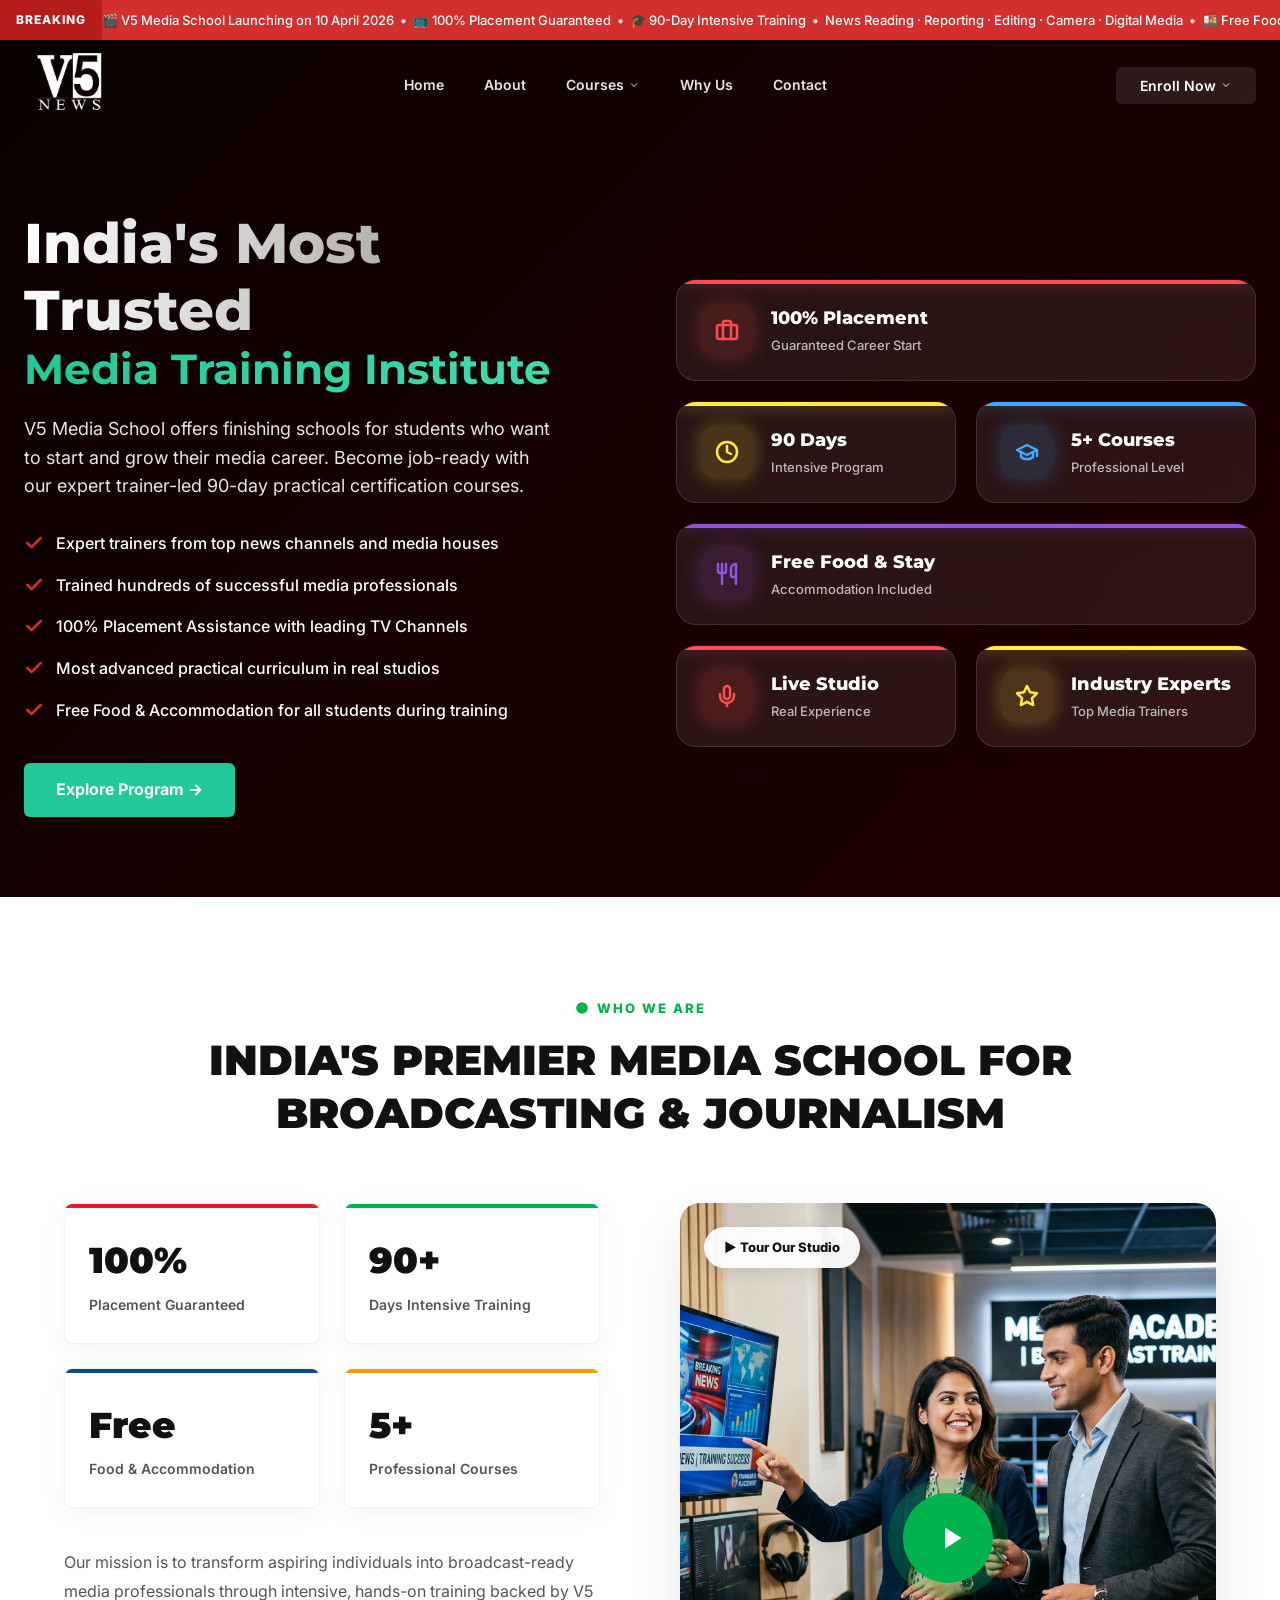
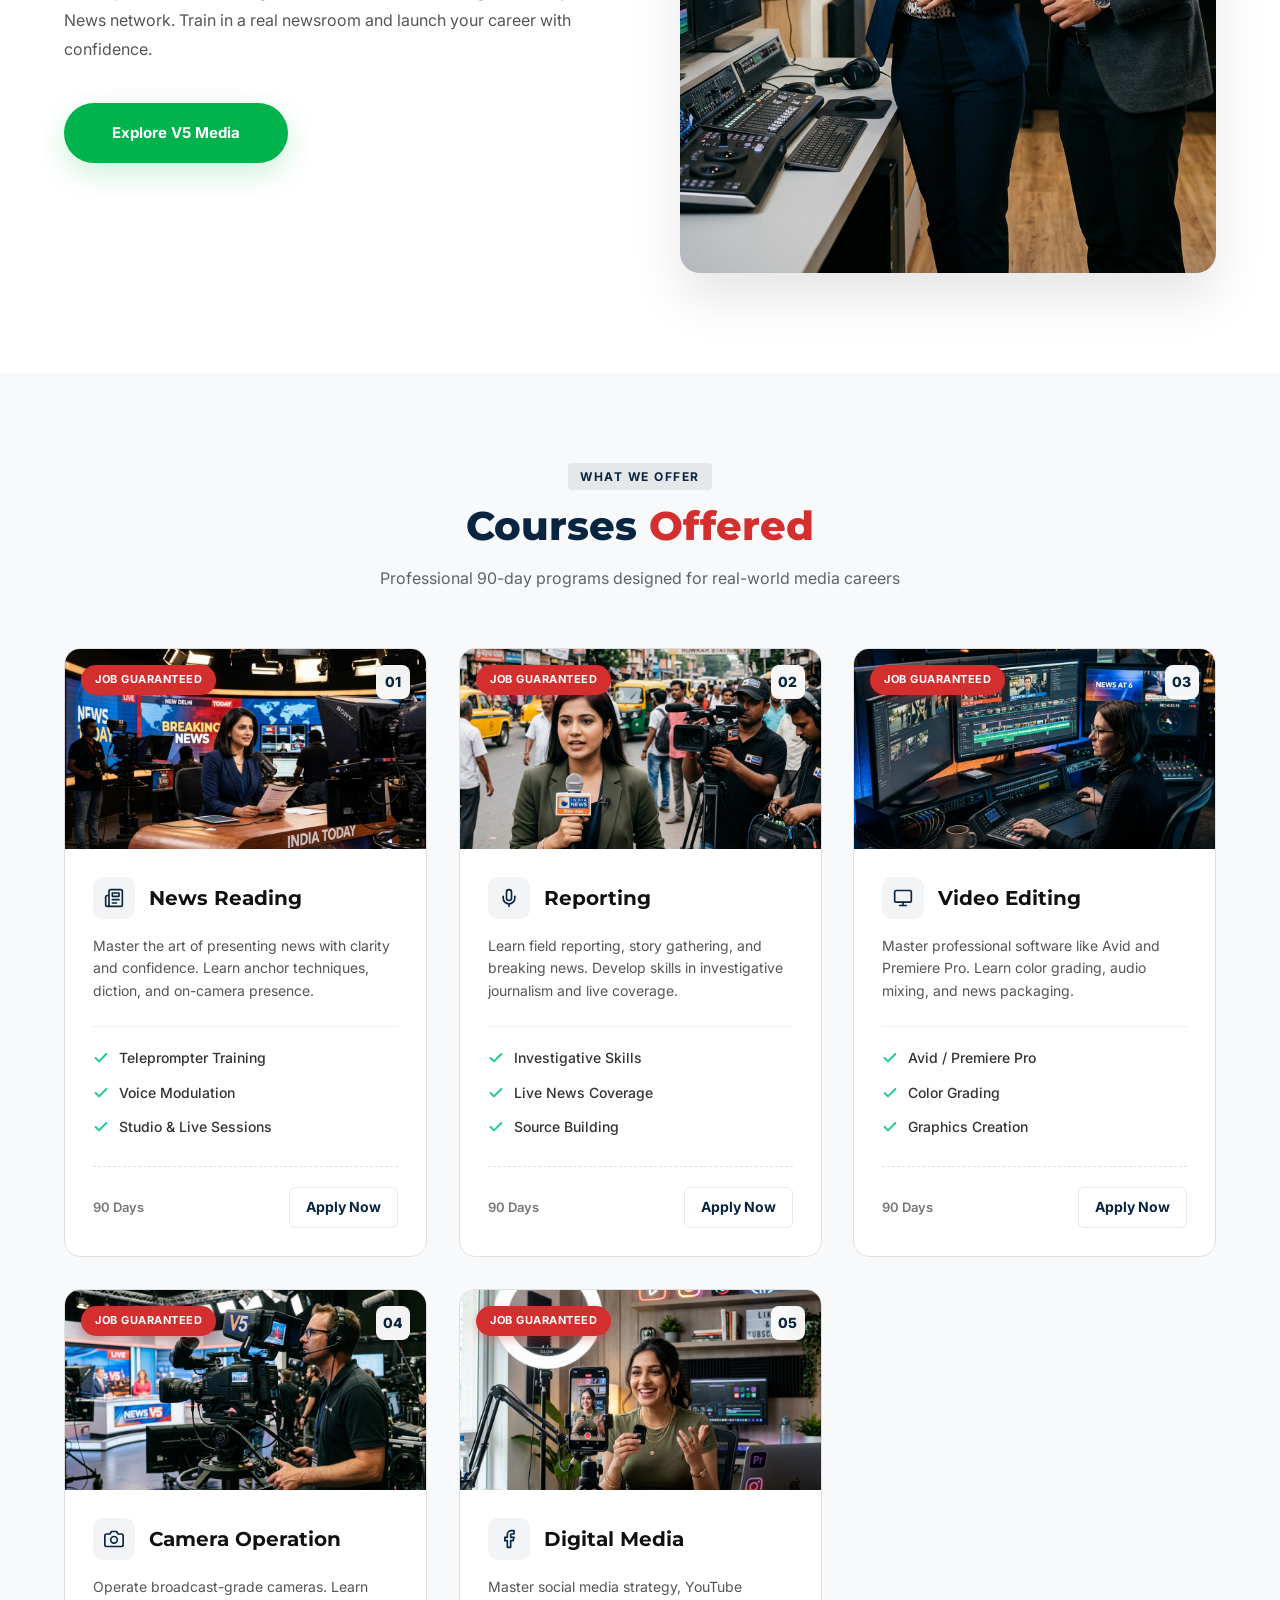
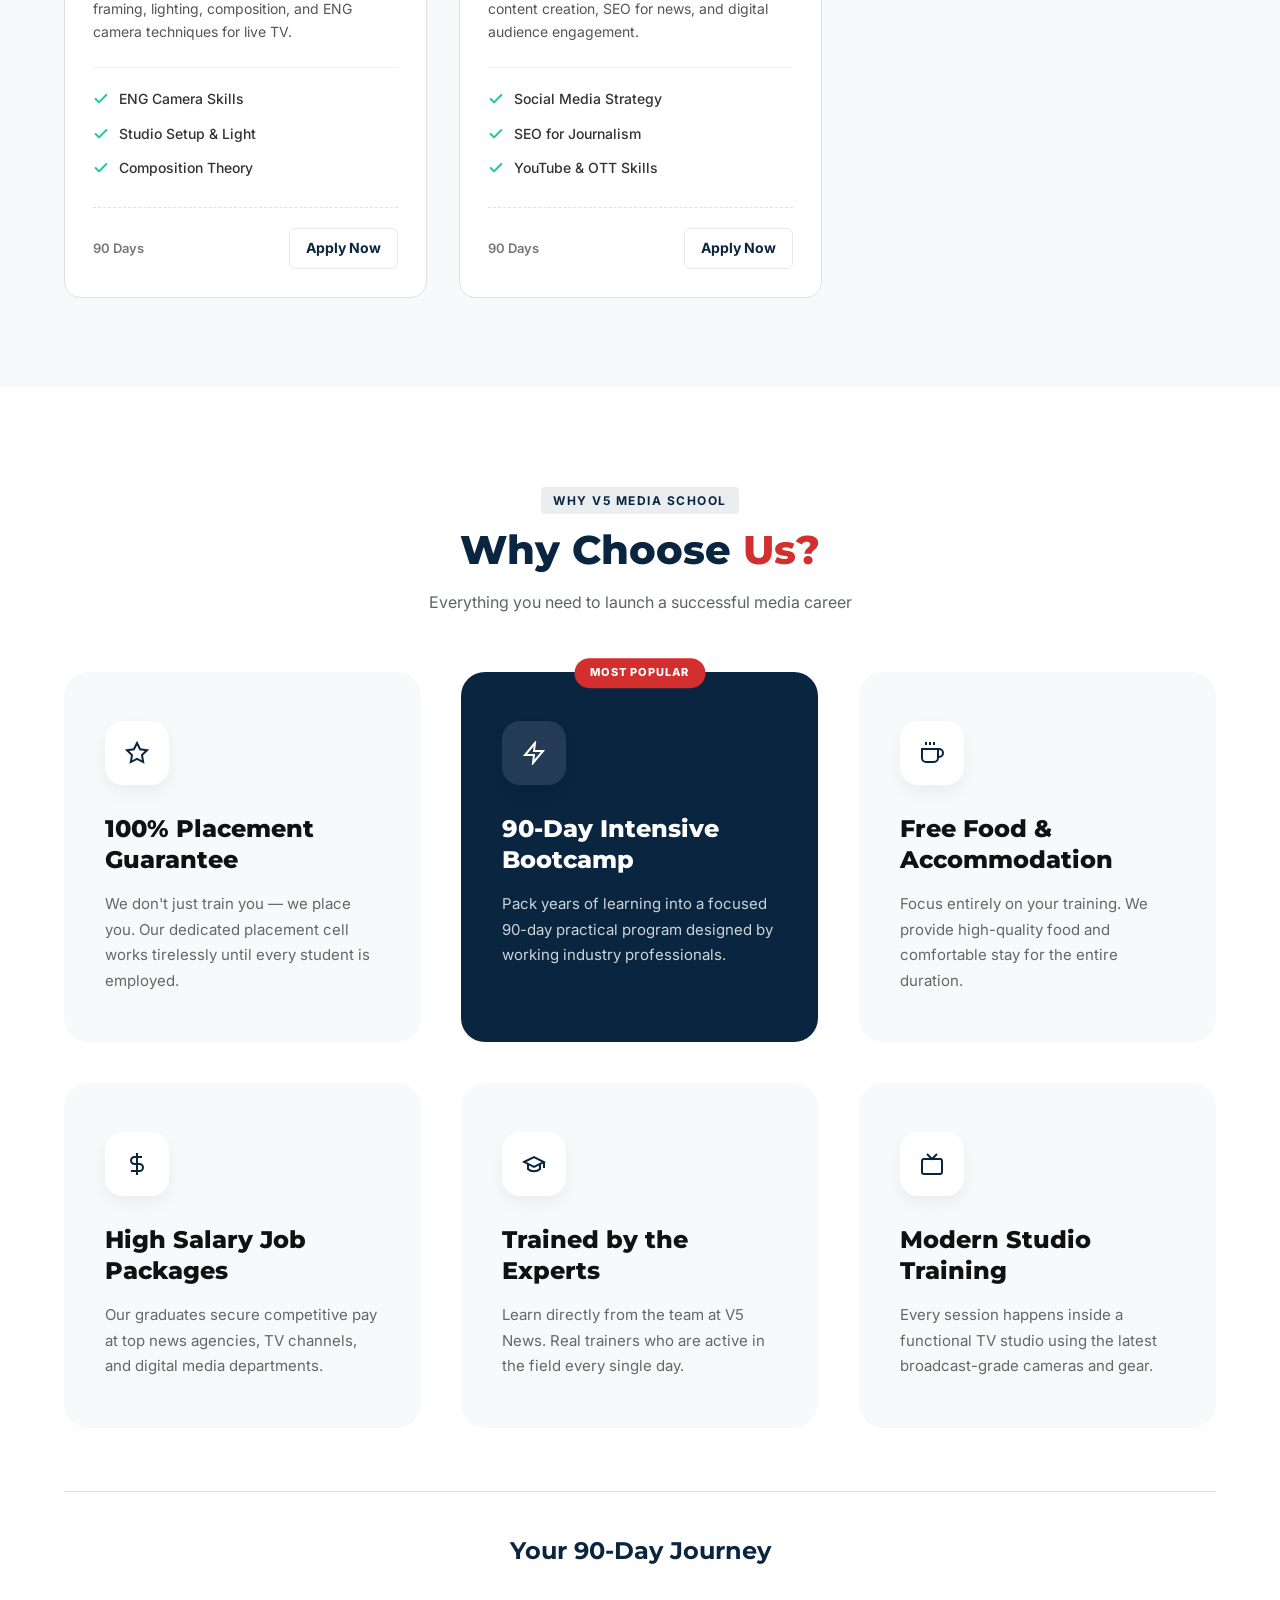
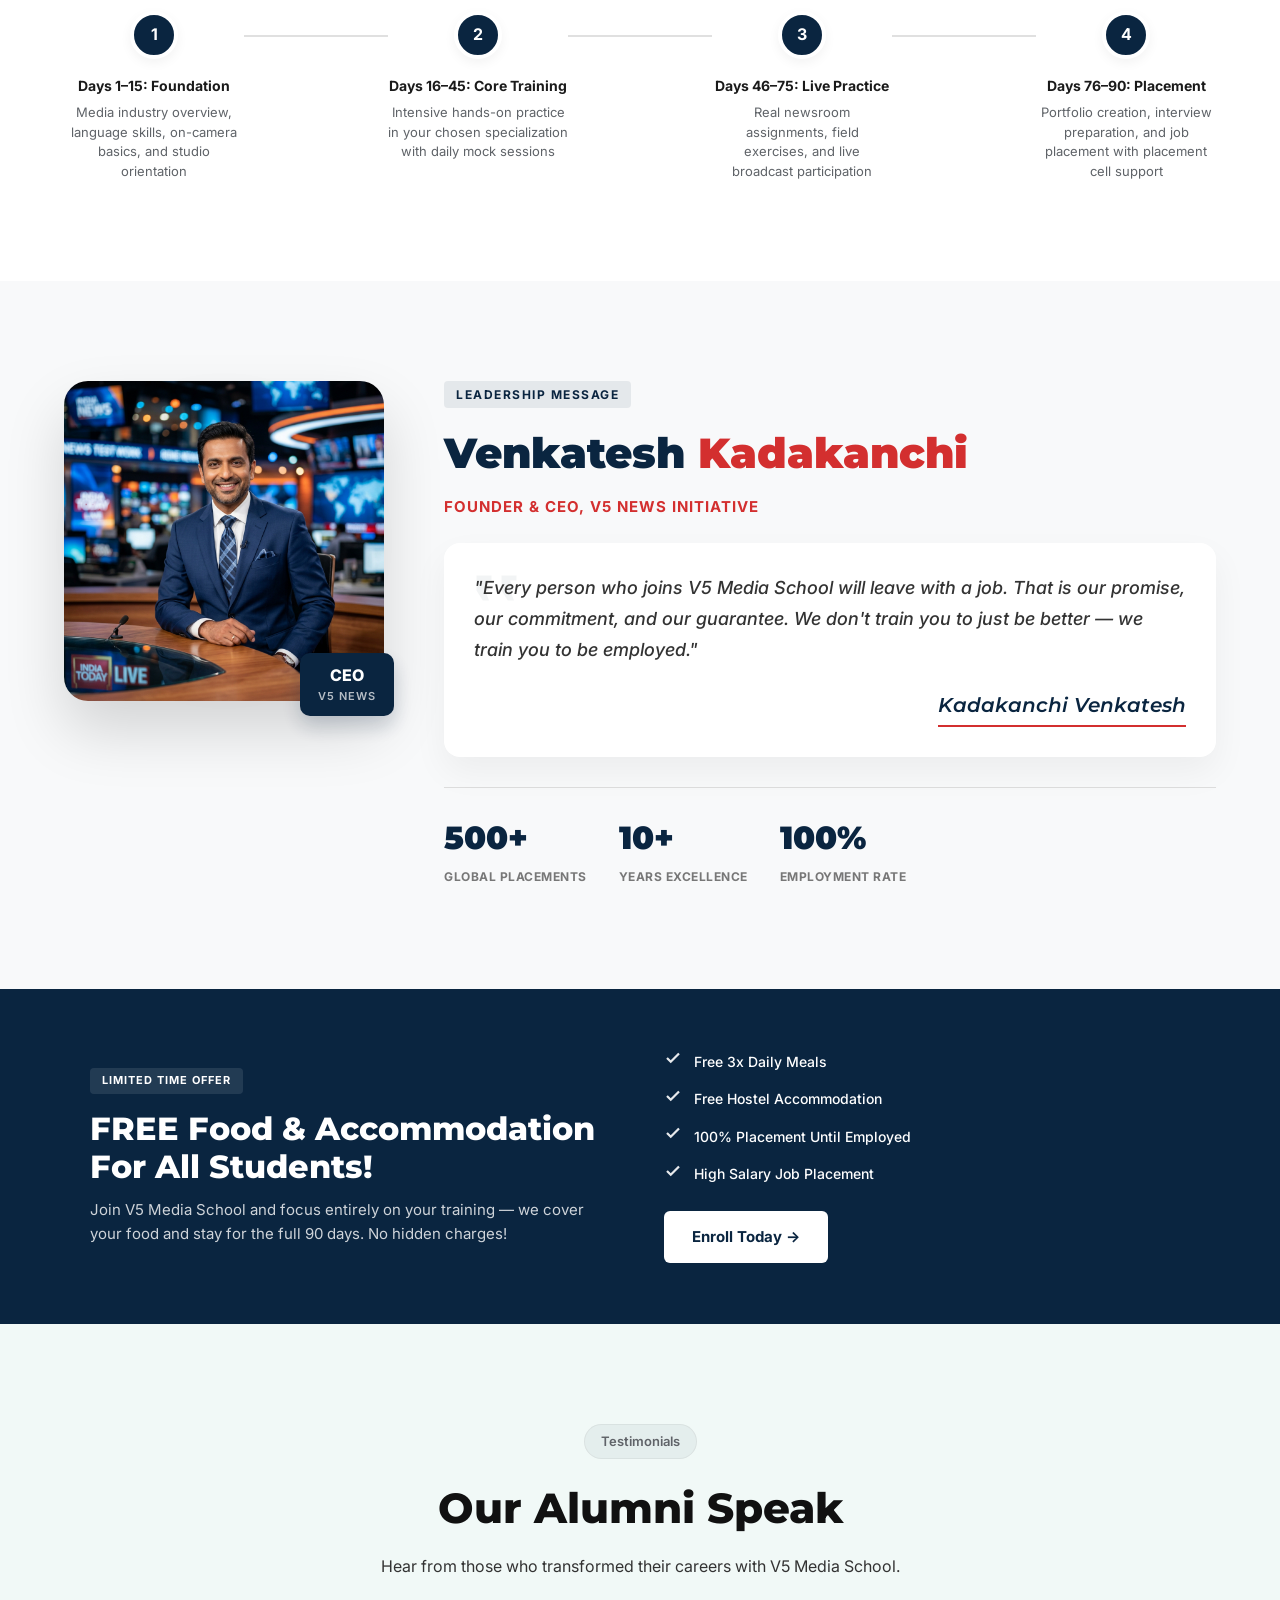
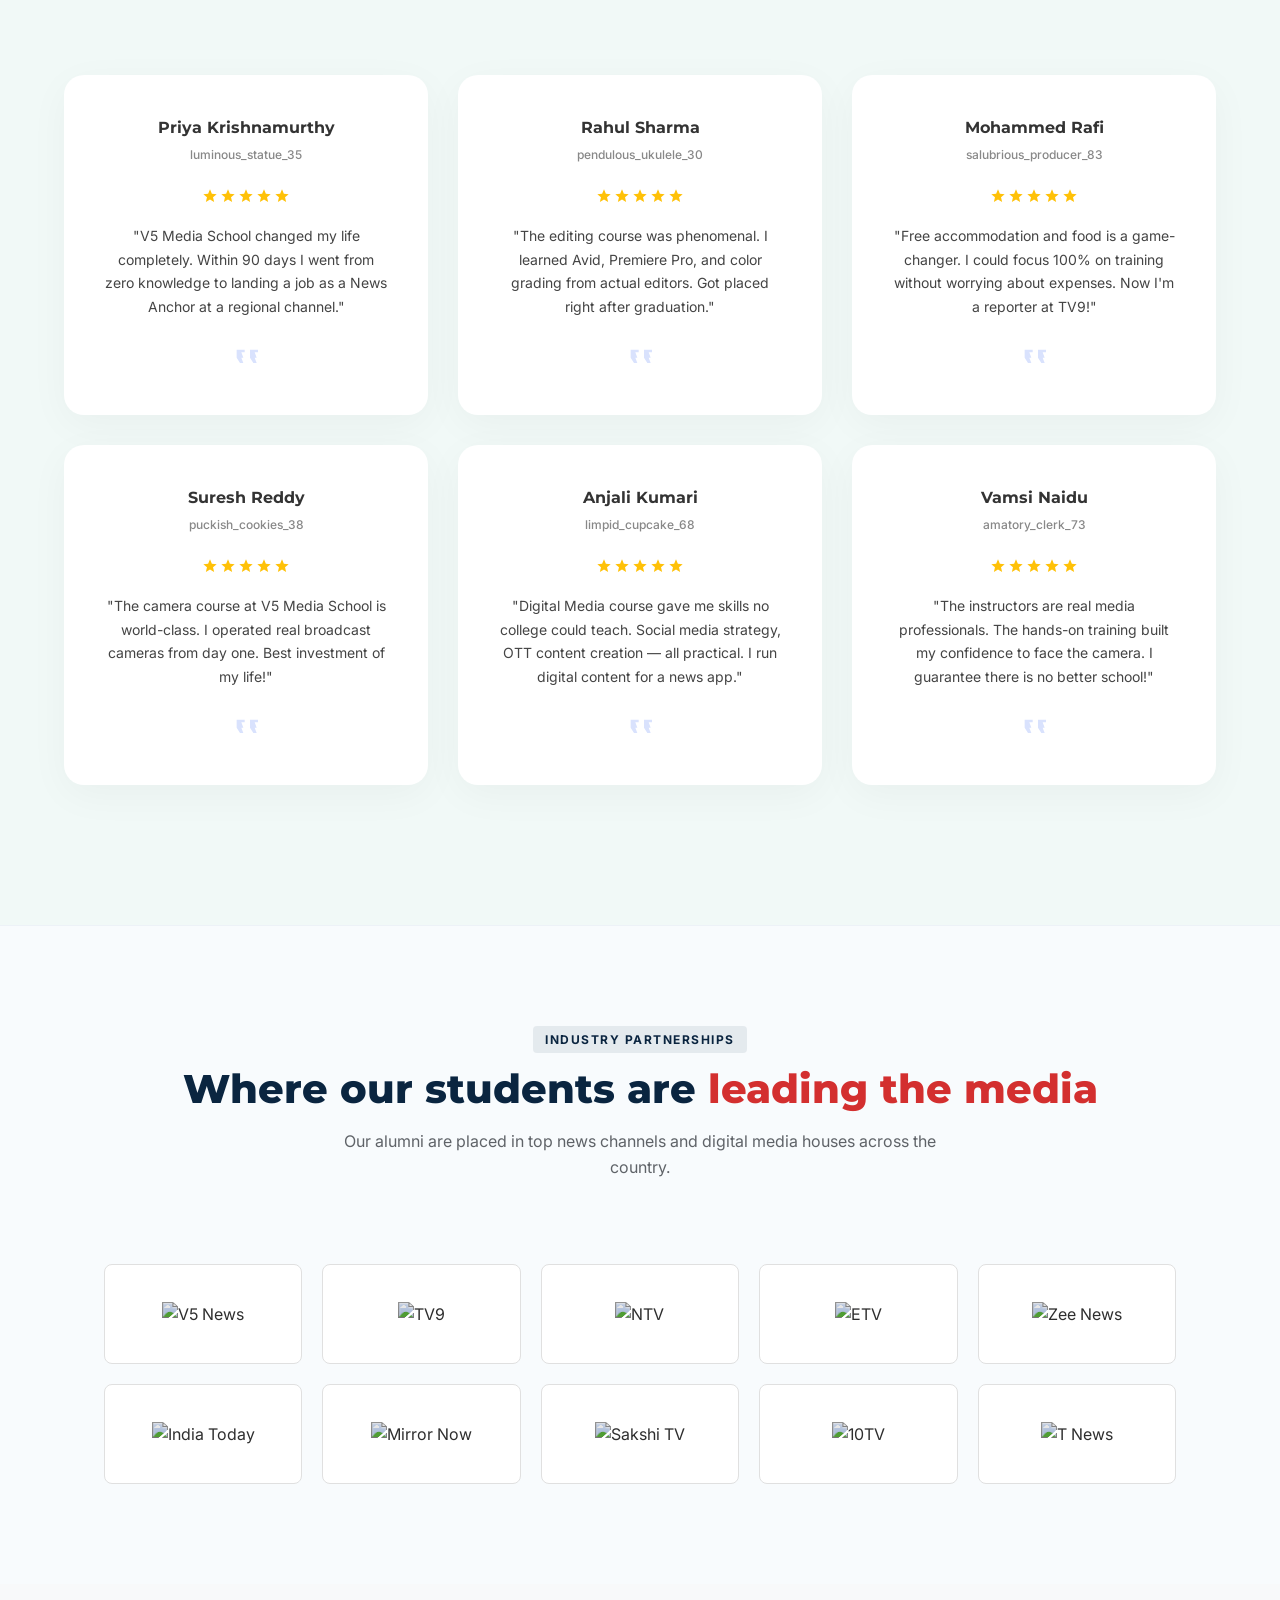
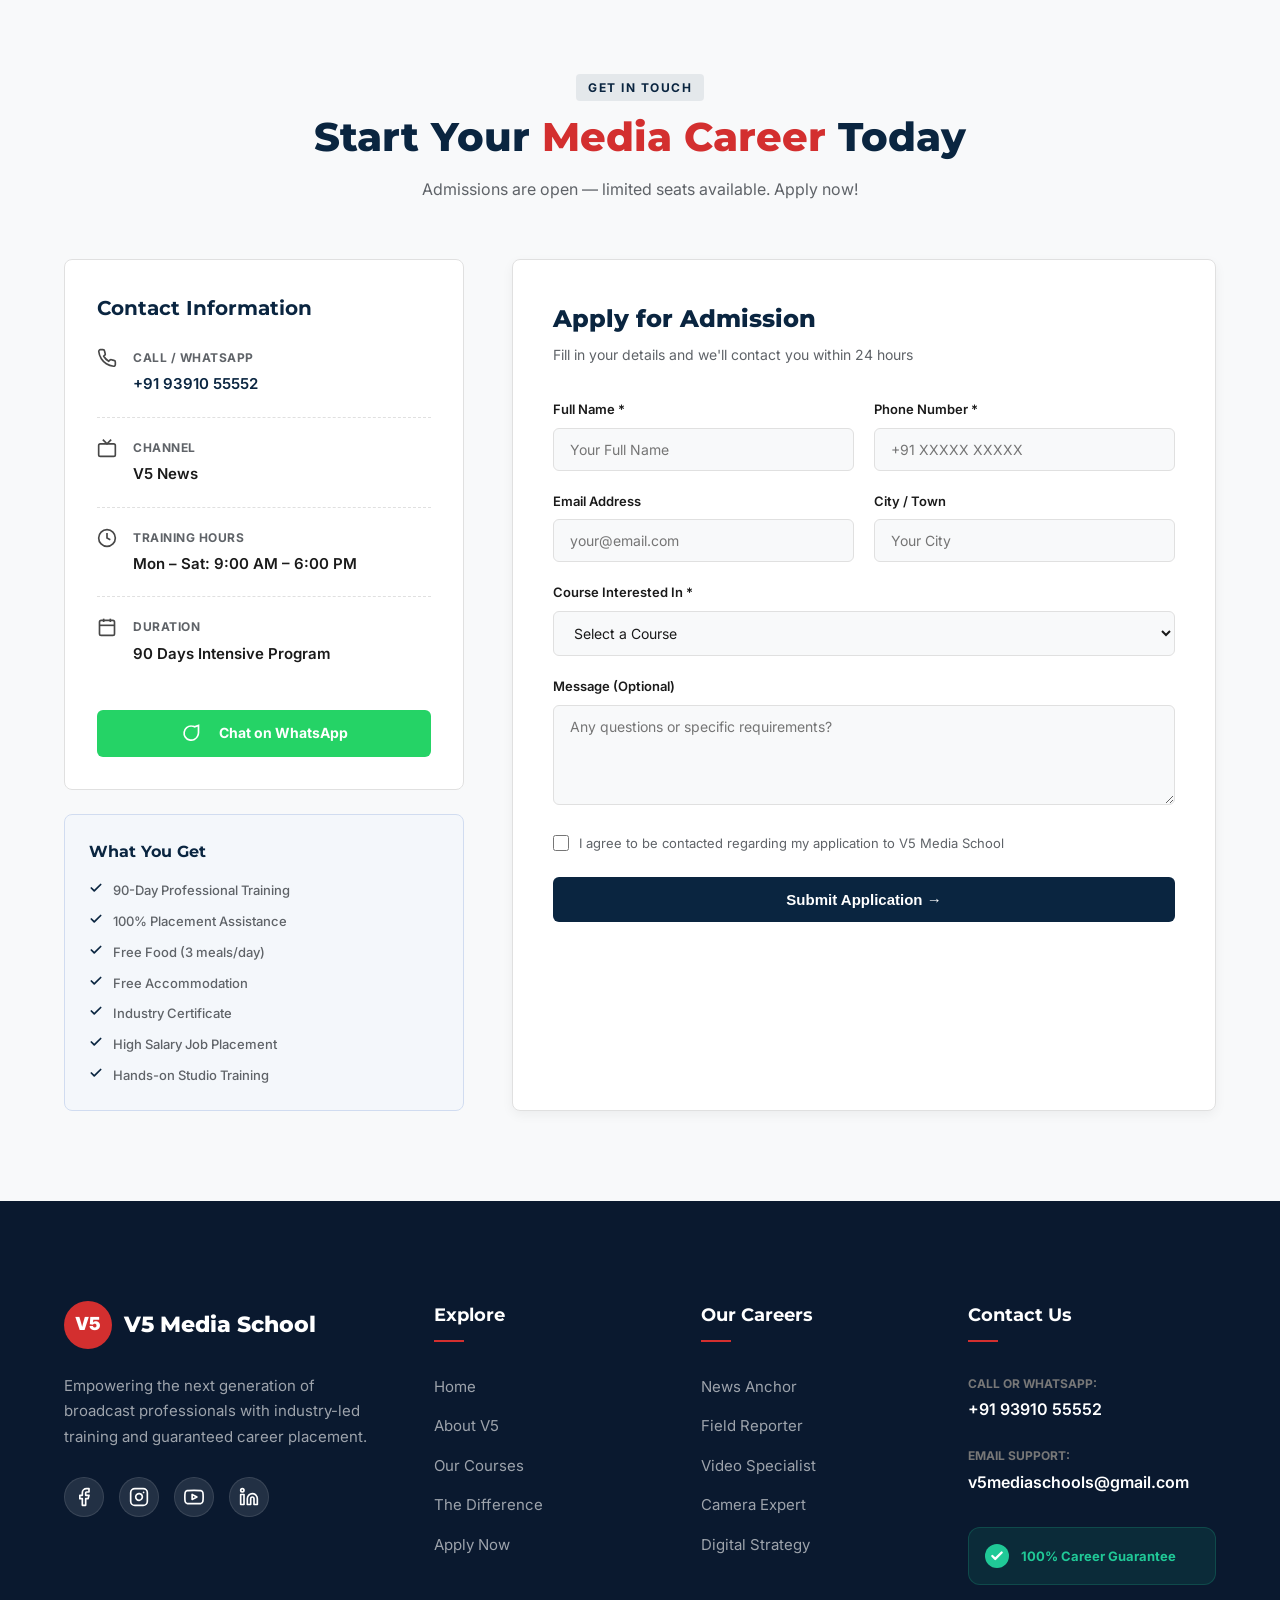
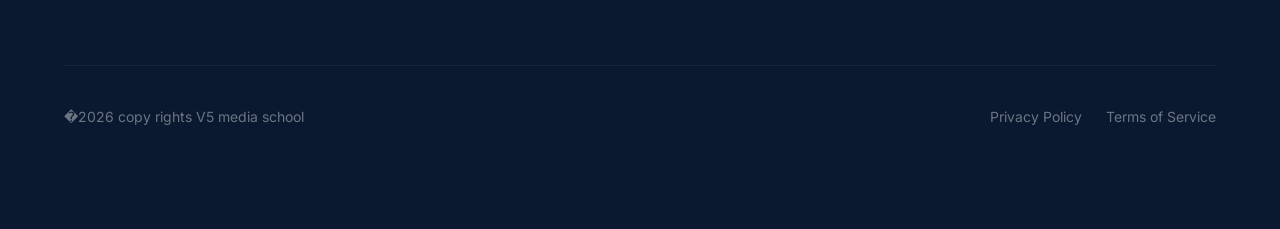
==== index.html @ 7827c4bb "Changes by Dharsh" ====
﻿<!DOCTYPE html>
<html lang="en">

<head>
  <meta charset="UTF-8" />
  <meta name="viewport" content="width=device-width, initial-scale=1.0" />
  <title>V5 Media School – 100% Placement Guaranteed | Training & Jobs</title>
  <meta name="description"
    content="V5 Media School offers 90-day professional training in News Reading, Reporting, Editing, Camera & Digital Media with 100% placement guarantee, free food & accommodation." />
  <meta name="keywords"
    content="V5 Media School, V5 News, media training, journalism course, news reading, reporting, editing, camera, digital media, Hyderabad" />
  <link rel="preconnect" href="https://fonts.googleapis.com" />
  <link rel="preconnect" href="https://fonts.gstatic.com" crossorigin />
  <link
    href="https://fonts.googleapis.com/css2?family=Montserrat:wght@400;500;600;700;800;900&family=Inter:wght@300;400;500;600;700&family=Bebas+Neue&display=swap"
    rel="stylesheet" />
  <link rel="stylesheet" href="style.css?v=2" />
  <link rel="icon" type="image/webp" href="v5_logo.png">
</head>

<body>

  <!-- ===== TICKER ===== -->
  <div class="breaking-ticker">
    <div class="ticker-label">BREAKING</div>
    <div class="ticker-track">
      <div class="ticker-content">
        🎬 V5 Media School Launching on 10 April 2026 &nbsp;&bull;&nbsp;
        📺 100% Placement Guaranteed &nbsp;&bull;&nbsp;
        🎓 90-Day Intensive Training &nbsp;&bull;&nbsp;
        News Reading · Reporting · Editing · Camera · Digital Media &nbsp;&bull;&nbsp;
        🍱 Free Food & Accommodation &nbsp;&bull;&nbsp;
        💰 High Salary Jobs &nbsp;&bull;&nbsp;
        📞 +91 93910 55552 &nbsp;&bull;&nbsp;
        🌐 www.v5mediaschool.in &nbsp;&bull;&nbsp;
      </div>
    </div>
  </div>

  <!-- ===== NAVBAR ===== -->
  <nav class="navbar transparent-start" id="navbar">
    <div class="nav-container">
      <a href="index.html" class="nav-logo">
        <img src="v5_logo.png" alt="V5 Media School Logo">
      </a>
      <ul class="nav-links" id="nav-links">
        <li><a href="index.html#home" class="nav-link">Home</a></li>
        <li><a href="about-us.html" class="nav-link">About</a></li>
        <li class="nav-dropdown" id="nav-courses">
          <a href="index.html#courses" class="nav-link">Courses <svg width="12" height="12" viewBox="0 0 24 24"
              fill="none" stroke="currentColor" stroke-width="2">
              <path d="M6 9l6 6 6-6" />
            </svg></a>
          <div class="dropdown-menu">
            <a href="news-reading.html" class="dropdown-item">News Reading & Anchoring</a>
            <a href="reporting-journalism.html" class="dropdown-item">Reporting & Journalism</a>
            <a href="camera-lighting.html" class="dropdown-item">Camera & Lighting</a>
            <a href="video-editing.html" class="dropdown-item">Video Editing & VFX</a>
            <a href="digital-media.html" class="dropdown-item">Digital Media & PR</a>
          </div>
        </li>
        <li><a href="index.html#why-us" class="nav-link">Why Us</a></li>
        <li><a href="contact-us.html" class="nav-link">Contact</a></li>
      </ul>
      <div class="nav-dropdown" style="display: inline-block;">
        <button class="nav-cta" style="display:flex; align-items:center; gap:4px; border:none; cursor:pointer; font-family:inherit;">
          Enroll Now
          <svg width="12" height="12" viewBox="0 0 24 24" fill="none" stroke="currentColor" stroke-width="2">
            <path d="M6 9l6 6 6-6" />
          </svg>
        </button>
        <div class="dropdown-menu" style="right: 0; left: auto; min-width: 180px; margin-top: 15px;">
          <a href="tel:+919391055552" class="dropdown-item">Call Now</a>
          <a href="contact-us.html" class="dropdown-item">Apply for Free</a>
          <a href="https://wa.me/919391055552" class="dropdown-item" target="_blank">WhatsApp</a>
        </div>
      </div>
      <button class="hamburger" id="hamburger" aria-label="Toggle menu">
        <span></span><span></span><span></span>
      </button>
    </div>
  </nav>

  <!-- ===== HERO SECTION ===== -->
  <section class="hero" id="home">
    <div class="hero-bg" id="particles">
      <div class="hero-overlay"></div>
    </div>
    <div class="hero-content-wrapper container-fluid">
      <div class="hero-text-col reveal reveal-left">
        <h1 class="hero-title">
          <span class="hero-title-main">India's Most Trusted</span>
          <span class="hero-title-school">Media Training Institute</span>
        </h1>
        <p class="hero-tagline">V5 Media School offers finishing schools for students who want to start and grow their
          media career. Become job-ready with our expert trainer-led 90-day practical certification courses.</p>

        <ul class="hero-bullets">
          <li>
            <svg class="check-icon" viewBox="0 0 24 24" fill="none" stroke="currentColor" stroke-width="3"
              stroke-linecap="round" stroke-linejoin="round">
              <polyline points="20 6 9 17 4 12"></polyline>
            </svg>
            Expert trainers from top news channels and media houses
          </li>
          <li>
            <svg class="check-icon" viewBox="0 0 24 24" fill="none" stroke="currentColor" stroke-width="3"
              stroke-linecap="round" stroke-linejoin="round">
              <polyline points="20 6 9 17 4 12"></polyline>
            </svg>
            Trained hundreds of successful media professionals
          </li>
          <li>
            <svg class="check-icon" viewBox="0 0 24 24" fill="none" stroke="currentColor" stroke-width="3"
              stroke-linecap="round" stroke-linejoin="round">
              <polyline points="20 6 9 17 4 12"></polyline>
            </svg>
            100% Placement Assistance with leading TV Channels
          </li>
          <li>
            <svg class="check-icon" viewBox="0 0 24 24" fill="none" stroke="currentColor" stroke-width="3"
              stroke-linecap="round" stroke-linejoin="round">
              <polyline points="20 6 9 17 4 12"></polyline>
            </svg>
            Most advanced practical curriculum in real studios
          </li>
          <li>
            <svg class="check-icon" viewBox="0 0 24 24" fill="none" stroke="currentColor" stroke-width="3"
              stroke-linecap="round" stroke-linejoin="round">
              <polyline points="20 6 9 17 4 12"></polyline>
            </svg>
            Free Food & Accommodation for all students during training
          </li>
        </ul>

        <div class="hero-actions-left">
          <a href="#courses" class="btn-explore">Explore Program →</a>
        </div>
      </div>

      <div class="hero-visual-col">
        <div class="hero-bento-grid">

          <div class="bento-tile bento-wide tile-red reveal reveal-scale delay-100">
            <div class="bento-icon-glow placement-glow">
              <svg width="24" height="24" viewBox="0 0 24 24" fill="none" stroke="currentColor" stroke-width="2.5"
                stroke-linecap="round" stroke-linejoin="round">
                <rect x="2" y="7" width="20" height="14" rx="2" ry="2"></rect>
                <path d="M16 21V5a2 2 0 0 0-2-2h-4a2 2 0 0 0-2 2v16"></path>
              </svg>
            </div>
            <div class="bento-content">
              <h4>100% Placement</h4>
              <p>Guaranteed Career Start</p>
            </div>
          </div>

          <div class="bento-tile tile-yellow reveal reveal-scale delay-200">
            <div class="bento-icon-glow time-glow">
              <svg width="24" height="24" viewBox="0 0 24 24" fill="none" stroke="currentColor" stroke-width="2.5"
                stroke-linecap="round" stroke-linejoin="round">
                <circle cx="12" cy="12" r="10"></circle>
                <polyline points="12 6 12 12 16 14"></polyline>
              </svg>
            </div>
            <div class="bento-content">
              <h4>90 Days</h4>
              <p>Intensive Program</p>
            </div>
          </div>

          <div class="bento-tile tile-blue reveal reveal-scale delay-300">
            <div class="bento-icon-glow course-glow">
              <svg width="24" height="24" viewBox="0 0 24 24" fill="none" stroke="currentColor" stroke-width="2.5"
                stroke-linecap="round" stroke-linejoin="round">
                <path d="M22 10v6M2 10l10-5 10 5-10 5z"></path>
                <path d="M6 12v5c3 3 9 3 12 0v-5"></path>
              </svg>
            </div>
            <div class="bento-content">
              <h4>5+ Courses</h4>
              <p>Professional Level</p>
            </div>
          </div>

          <div class="bento-tile bento-wide tile-purple reveal reveal-scale delay-400">
            <div class="bento-icon-glow food-glow">
              <svg width="24" height="24" viewBox="0 0 24 24" fill="none" stroke="currentColor" stroke-width="2.5"
                stroke-linecap="round" stroke-linejoin="round">
                <path d="M3 2v7c0 1.1.9 2 2 2h4a2 2 0 0 0 2-2V2"></path>
                <path d="M7 2v20"></path>
                <path d="M21 15V2v0a5 5 0 0 0-5 5v6c0 1.1.9 2 2 2h3Zm0 0v7"></path>
              </svg>
            </div>
            <div class="bento-content">
              <h4>Free Food & Stay</h4>
              <p>Accommodation Included</p>
            </div>
          </div>

          <div class="bento-tile tile-red reveal reveal-scale delay-500">
            <div class="bento-icon-glow studio-glow">
              <svg width="24" height="24" viewBox="0 0 24 24" fill="none" stroke="currentColor" stroke-width="2.5"
                stroke-linecap="round" stroke-linejoin="round">
                <path d="M12 2a3 3 0 0 0-3 3v7a3 3 0 0 0 6 0V5a3 3 0 0 0-3-3Z"></path>
                <path d="M19 10v2a7 7 0 0 1-14 0v-2"></path>
                <line x1="12" y1="19" x2="12" y2="22"></line>
              </svg>
            </div>
            <div class="bento-content">
              <h4>Live Studio</h4>
              <p>Real Experience</p>
            </div>
          </div>

          <div class="bento-tile tile-yellow reveal reveal-scale delay-500">
            <div class="bento-icon-glow expert-glow">
              <svg width="24" height="24" viewBox="0 0 24 24" fill="none" stroke="currentColor" stroke-width="2.5"
                stroke-linecap="round" stroke-linejoin="round">
                <polygon
                  points="12 2 15.09 8.26 22 9.27 17 14.14 18.18 21.02 12 17.77 5.82 21.02 7 14.14 2 9.27 8.91 8.26 12 2">
                </polygon>
              </svg>
            </div>
            <div class="bento-content">
              <h4>Industry Experts</h4>
              <p>Top Media Trainers</p>
            </div>
          </div>

        </div>
      </div>
    </div>
  </section>




  <!-- ===== ABOUT SECTION ===== -->
  <!-- ===== ABOUT SECTION (ACFM Layout) ===== -->
  <section class="about-acfm-section" id="about">
    <div class="container">

      <!-- Centered Header -->
      <div class="acfm-header reveal reveal-up">
        <div class="acfm-tag">
          <svg width="14" height="14" viewBox="0 0 24 24" fill="currentColor" stroke="none">
            <circle cx="12" cy="12" r="10" />
          </svg>
          Who We Are
        </div>
        <h2 class="acfm-title">INDIA'S PREMIER MEDIA SCHOOL FOR<br>BROADCASTING & JOURNALISM</h2>
      </div>

      <!-- 2 Column Grid -->
      <div class="acfm-grid">

        <!-- Left Column -->
        <div class="acfm-left reveal reveal-left delay-100">

          <!-- Stats Array -->
          <div class="acfm-stats-box">
            <div class="acfm-stat-item">
              <div class="stat-top-line"></div>
              <h3>100%</h3>
              <p>Placement Guaranteed</p>
            </div>
            <div class="acfm-stat-item">
              <div class="stat-top-line green-line"></div>
              <h3>90+</h3>
              <p>Days Intensive Training</p>
            </div>
            <div class="acfm-stat-item">
              <div class="stat-top-line blue-line"></div>
              <h3>Free</h3>
              <p>Food & Accommodation</p>
            </div>
            <div class="acfm-stat-item">
              <div class="stat-top-line orange-line"></div>
              <h3>5+</h3>
              <p>Professional Courses</p>
            </div>
          </div>

          <!-- Describe Paragraph -->
          <p class="acfm-desc">Our mission is to transform aspiring individuals into broadcast-ready media professionals
            through intensive, hands-on training backed by V5 News network. Train in a real newsroom and launch your
            career with confidence.</p>

          <!-- CTA Button -->
          <a href="#courses" class="acfm-btn">Explore V5 Media</a>
        </div>

        <!-- Right Column -->
        <div class="acfm-right reveal reveal-scale delay-200">
          <div class="acfm-video-card">
            <img src="about_success.png" alt="V5 Media Students Learning">
            <button class="acfm-play-btn" aria-label="Play Intro">
              <svg viewBox="0 0 24 24" fill="currentColor">
                <path d="M8 5v14l11-7z" />
              </svg>
            </button>
            <div class="acfm-video-label">
              <span>&#9654; Tour Our Studio</span>
            </div>
          </div>
        </div>

      </div>
    </div>
  </section>

  <!-- ===== COURSES SECTION ===== -->
  <section class="section courses-section" id="courses">
    <div class="container">
      <div class="section-header reveal reveal-up">
        <span class="section-tag">What We Offer</span>
        <h2 class="section-title">Courses <span class="highlight">Offered</span></h2>
        <p class="section-subtitle">Professional 90-day programs designed for real-world media careers</p>
      </div>



      <div class="courses-grid">

        <div class="course-card reveal reveal-up delay-100" id="course-news-reading">
          <div class="course-img-wrap">
            <img src="news_reading.png" alt="News Reading Course" class="course-img" loading="lazy" />
            <div class="course-badge">Job Guaranteed</div>
            <div class="course-number">01</div>
          </div>
          <div class="course-body">
            <div class="course-header">
              <div class="course-icon-wrap news-icon">
                <svg width="20" height="20" viewBox="0 0 24 24" fill="none" stroke="currentColor" stroke-width="2"
                  stroke-linecap="round" stroke-linejoin="round">
                  <path
                    d="M4 22h16a2 2 0 0 0 2-2V4a2 2 0 0 0-2-2H8a2 2 0 0 0-2 2v16a2 2 0 0 1-2 2Zm0 0a2 2 0 0 1-2-2v-9c0-1.1.9-2 2-2h2">
                  </path>
                  <path d="M18 14h-8"></path>
                  <path d="M15 18h-5"></path>
                  <path d="M10 6h8v4h-8V6Z"></path>
                </svg>
              </div>
              <h3 class="course-title">News Reading</h3>
            </div>
            <p class="course-desc">Master the art of presenting news with clarity and confidence. Learn anchor
              techniques, diction, and on-camera presence.</p>
            <ul class="course-features">
              <li><svg class="feat-check" viewBox="0 0 24 24" fill="none" stroke="currentColor" stroke-width="3"
                  stroke-linecap="round" stroke-linejoin="round">
                  <polyline points="20 6 9 17 4 12"></polyline>
                </svg> Teleprompter Training</li>
              <li><svg class="feat-check" viewBox="0 0 24 24" fill="none" stroke="currentColor" stroke-width="3"
                  stroke-linecap="round" stroke-linejoin="round">
                  <polyline points="20 6 9 17 4 12"></polyline>
                </svg> Voice Modulation</li>
              <li><svg class="feat-check" viewBox="0 0 24 24" fill="none" stroke="currentColor" stroke-width="3"
                  stroke-linecap="round" stroke-linejoin="round">
                  <polyline points="20 6 9 17 4 12"></polyline>
                </svg> Studio & Live Sessions</li>
            </ul>
            <div class="course-footer">
              <span class="course-duration">90 Days</span>
              <a href="#contact" class="course-apply-btn">Apply Now</a>
            </div>
          </div>
        </div>

        <div class="course-card reveal reveal-up delay-200" id="course-reporting">
          <div class="course-img-wrap">
            <img src="reporting.png" alt="Reporting Course" class="course-img" loading="lazy" />
            <div class="course-badge">Job Guaranteed</div>
            <div class="course-number">02</div>
          </div>
          <div class="course-body">
            <div class="course-header">
              <div class="course-icon-wrap reporting-icon">
                <svg width="20" height="20" viewBox="0 0 24 24" fill="none" stroke="currentColor" stroke-width="2"
                  stroke-linecap="round" stroke-linejoin="round">
                  <path d="M12 2a3 3 0 0 0-3 3v7a3 3 0 0 0 6 0V5a3 3 0 0 0-3-3Z"></path>
                  <path d="M19 10v2a7 7 0 0 1-14 0v-2"></path>
                  <line x1="12" y1="19" x2="12" y2="22"></line>
                </svg>
              </div>
              <h3 class="course-title">Reporting</h3>
            </div>
            <p class="course-desc">Learn field reporting, story gathering, and breaking news. Develop skills in
              investigative journalism and live coverage.</p>
            <ul class="course-features">
              <li><svg class="feat-check" viewBox="0 0 24 24" fill="none" stroke="currentColor" stroke-width="3"
                  stroke-linecap="round" stroke-linejoin="round">
                  <polyline points="20 6 9 17 4 12"></polyline>
                </svg> Investigative Skills</li>
              <li><svg class="feat-check" viewBox="0 0 24 24" fill="none" stroke="currentColor" stroke-width="3"
                  stroke-linecap="round" stroke-linejoin="round">
                  <polyline points="20 6 9 17 4 12"></polyline>
                </svg> Live News Coverage</li>
              <li><svg class="feat-check" viewBox="0 0 24 24" fill="none" stroke="currentColor" stroke-width="3"
                  stroke-linecap="round" stroke-linejoin="round">
                  <polyline points="20 6 9 17 4 12"></polyline>
                </svg> Source Building</li>
            </ul>
            <div class="course-footer">
              <span class="course-duration">90 Days</span>
              <a href="#contact" class="course-apply-btn">Apply Now</a>
            </div>
          </div>
        </div>

        <div class="course-card reveal reveal-up delay-300" id="course-editing">
          <div class="course-img-wrap">
            <img src="editing.png" alt="Editing Course" class="course-img" loading="lazy" />
            <div class="course-badge">Job Guaranteed</div>
            <div class="course-number">03</div>
          </div>
          <div class="course-body">
            <div class="course-header">
              <div class="course-icon-wrap editing-icon">
                <svg width="20" height="20" viewBox="0 0 24 24" fill="none" stroke="currentColor" stroke-width="2"
                  stroke-linecap="round" stroke-linejoin="round">
                  <rect x="2" y="3" width="20" height="14" rx="2" ry="2"></rect>
                  <line x1="8" y1="21" x2="16" y2="21"></line>
                  <line x1="12" y1="17" x2="12" y2="21"></line>
                </svg>
              </div>
              <h3 class="course-title">Video Editing</h3>
            </div>
            <p class="course-desc">Master professional software like Avid and Premiere Pro. Learn color grading, audio
              mixing, and news packaging.</p>
            <ul class="course-features">
              <li><svg class="feat-check" viewBox="0 0 24 24" fill="none" stroke="currentColor" stroke-width="3"
                  stroke-linecap="round" stroke-linejoin="round">
                  <polyline points="20 6 9 17 4 12"></polyline>
                </svg> Avid / Premiere Pro</li>
              <li><svg class="feat-check" viewBox="0 0 24 24" fill="none" stroke="currentColor" stroke-width="3"
                  stroke-linecap="round" stroke-linejoin="round">
                  <polyline points="20 6 9 17 4 12"></polyline>
                </svg> Color Grading</li>
              <li><svg class="feat-check" viewBox="0 0 24 24" fill="none" stroke="currentColor" stroke-width="3"
                  stroke-linecap="round" stroke-linejoin="round">
                  <polyline points="20 6 9 17 4 12"></polyline>
                </svg> Graphics Creation</li>
            </ul>
            <div class="course-footer">
              <span class="course-duration">90 Days</span>
              <a href="#contact" class="course-apply-btn">Apply Now</a>
            </div>
          </div>
        </div>

        <div class="course-card reveal reveal-up delay-400" id="course-camera">
          <div class="course-img-wrap">
            <img src="camera.png" alt="Camera Course" class="course-img" loading="lazy" />
            <div class="course-badge">Job Guaranteed</div>
            <div class="course-number">04</div>
          </div>
          <div class="course-body">
            <div class="course-header">
              <div class="course-icon-wrap camera-icon">
                <svg width="20" height="20" viewBox="0 0 24 24" fill="none" stroke="currentColor" stroke-width="2"
                  stroke-linecap="round" stroke-linejoin="round">
                  <path d="M23 19a2 2 0 0 1-2 2H3a2 2 0 0 1-2-2V8a2 2 0 0 1 2-2h4l2-3h6l2 3h4a2 2 0 0 1 2 2z"></path>
                  <circle cx="12" cy="13" r="4"></circle>
                </svg>
              </div>
              <h3 class="course-title">Camera Operation</h3>
            </div>
            <p class="course-desc">Operate broadcast-grade cameras. Learn framing, lighting, composition, and ENG camera
              techniques for live TV.</p>
            <ul class="course-features">
              <li><svg class="feat-check" viewBox="0 0 24 24" fill="none" stroke="currentColor" stroke-width="3"
                  stroke-linecap="round" stroke-linejoin="round">
                  <polyline points="20 6 9 17 4 12"></polyline>
                </svg> ENG Camera Skills</li>
              <li><svg class="feat-check" viewBox="0 0 24 24" fill="none" stroke="currentColor" stroke-width="3"
                  stroke-linecap="round" stroke-linejoin="round">
                  <polyline points="20 6 9 17 4 12"></polyline>
                </svg> Studio Setup & Light</li>
              <li><svg class="feat-check" viewBox="0 0 24 24" fill="none" stroke="currentColor" stroke-width="3"
                  stroke-linecap="round" stroke-linejoin="round">
                  <polyline points="20 6 9 17 4 12"></polyline>
                </svg> Composition Theory</li>
            </ul>
            <div class="course-footer">
              <span class="course-duration">90 Days</span>
              <a href="#contact" class="course-apply-btn">Apply Now</a>
            </div>
          </div>
        </div>

        <div class="course-card reveal reveal-up delay-500" id="course-digital-media">
          <div class="course-img-wrap">
            <img src="digital_media.png" alt="Digital Media Course" class="course-img" loading="lazy" />
            <div class="course-badge">Job Guaranteed</div>
            <div class="course-number">05</div>
          </div>
          <div class="course-body">
            <div class="course-header">
              <div class="course-icon-wrap digital-icon">
                <svg width="20" height="20" viewBox="0 0 24 24" fill="none" stroke="currentColor" stroke-width="2"
                  stroke-linecap="round" stroke-linejoin="round">
                  <path d="M18 2h-3a5 5 0 0 0-5 5v3H7v4h3v8h4v-8h3l1-4h-4V7a1 1 0 0 1 1-1h3z"></path>
                </svg>
              </div>
              <h3 class="course-title">Digital Media</h3>
            </div>
            <p class="course-desc">Master social media strategy, YouTube content creation, SEO for news, and digital
              audience engagement.</p>
            <ul class="course-features">
              <li><svg class="feat-check" viewBox="0 0 24 24" fill="none" stroke="currentColor" stroke-width="3"
                  stroke-linecap="round" stroke-linejoin="round">
                  <polyline points="20 6 9 17 4 12"></polyline>
                </svg> Social Media Strategy</li>
              <li><svg class="feat-check" viewBox="0 0 24 24" fill="none" stroke="currentColor" stroke-width="3"
                  stroke-linecap="round" stroke-linejoin="round">
                  <polyline points="20 6 9 17 4 12"></polyline>
                </svg> SEO for Journalism</li>
              <li><svg class="feat-check" viewBox="0 0 24 24" fill="none" stroke="currentColor" stroke-width="3"
                  stroke-linecap="round" stroke-linejoin="round">
                  <polyline points="20 6 9 17 4 12"></polyline>
                </svg> YouTube & OTT Skills</li>
            </ul>
            <div class="course-footer">
              <span class="course-duration">90 Days</span>
              <a href="#contact" class="course-apply-btn">Apply Now</a>
            </div>
          </div>
        </div>

      </div>
    </div>
  </section>

  <!-- ===== WHY CHOOSE US ===== -->
  <section class="section why-section" id="why-us">
    <div class="why-bg-shapes"></div>
    <div class="container">
      <div class="section-header reveal reveal-up">
        <span class="section-tag">Why V5 Media School</span>
        <h2 class="section-title">Why Choose <span class="highlight">Us?</span></h2>
        <p class="section-subtitle">Everything you need to launch a successful media career</p>
      </div>
      <div class="why-carousel-wrapper">
        <button class="carousel-arrow prev-arrow" id="why-prev" aria-label="Previous">
          <svg viewBox="0 0 24 24" fill="none" stroke="currentColor" stroke-width="2" stroke-linecap="round"
            stroke-linejoin="round">
            <path d="M15 18l-6-6 6-6" />
          </svg>
        </button>
        <button class="carousel-arrow next-arrow" id="why-next" aria-label="Next">
          <svg viewBox="0 0 24 24" fill="none" stroke="currentColor" stroke-width="2" stroke-linecap="round"
            stroke-linejoin="round">
            <path d="M9 18l6-6-6-6" />
          </svg>
        </button>
        <div class="why-grid">
          <div class="why-card reveal reveal-up delay-100">
            <div class="why-icon-wrap">
              <svg width="24" height="24" viewBox="0 0 24 24" fill="none" stroke="currentColor" stroke-width="2">
                <path
                  d="M12 2l3.09 6.26L22 9.27l-5 4.87 1.18 6.88L12 17.77l-6.18 3.25L7 14.14l-5-4.87 6.91-1.01L12 2z" />
              </svg>
            </div>
            <h3>100% Placement Guarantee</h3>
            <p>We don't just train you — we place you. Our dedicated placement cell works tirelessly until every student
              is employed.</p>
          </div>
          <div class="why-card why-card-featured reveal reveal-up delay-200">
            <div class="featured-badge">Most Popular</div>
            <div class="why-icon-wrap">
              <svg width="24" height="24" viewBox="0 0 24 24" fill="none" stroke="currentColor" stroke-width="2">
                <path d="M13 2L3 14h9l-1 8 10-12h-9l1-8z" />
              </svg>
            </div>
            <h3>90-Day Intensive Bootcamp</h3>
            <p>Pack years of learning into a focused 90-day practical program designed by working industry
              professionals.</p>
          </div>
          <div class="why-card reveal reveal-up delay-300">
            <div class="why-icon-wrap">
              <svg width="24" height="24" viewBox="0 0 24 24" fill="none" stroke="currentColor" stroke-width="2">
                <path d="M18 8h1a4 4 0 0 1 0 8h-1"></path>
                <path d="M2 8h16v9a4 4 0 0 1-4 4H6a4 4 0 0 1-4-4V8z"></path>
                <line x1="6" y1="1" x2="6" y2="4"></line>
                <line x1="10" y1="1" x2="10" y2="4"></line>
                <line x1="14" y1="1" x2="14" y2="4"></line>
              </svg>
            </div>
            <h3>Free Food & Accommodation</h3>
            <p>Focus entirely on your training. We provide high-quality food and comfortable stay for the entire
              duration.</p>
          </div>
          <div class="why-card reveal reveal-up delay-100">
            <div class="why-icon-wrap">
              <svg width="24" height="24" viewBox="0 0 24 24" fill="none" stroke="currentColor" stroke-width="2">
                <line x1="12" y1="1" x2="12" y2="23"></line>
                <path d="M17 5H9.5a3.5 3.5 0 0 0 0 7h5a3.5 3.5 0 0 1 0 7H6"></path>
              </svg>
            </div>
            <h3>High Salary Job Packages</h3>
            <p>Our graduates secure competitive pay at top news agencies, TV channels, and digital media departments.
            </p>
          </div>
          <div class="why-card reveal reveal-up delay-200">
            <div class="why-icon-wrap">
              <svg width="24" height="24" viewBox="0 0 24 24" fill="none" stroke="currentColor" stroke-width="2">
                <path d="M22 10v6M2 10l10-5 10 5-10 5z"></path>
                <path d="M6 12v5c3 3 9 3 12 0v-5"></path>
              </svg>
            </div>
            <h3>Trained by the Experts</h3>
            <p>Learn directly from the team at V5 News. Real trainers who are active in the field every single day.</p>
          </div>
          <div class="why-card reveal reveal-up delay-300">
            <div class="why-icon-wrap">
              <svg width="24" height="24" viewBox="0 0 24 24" fill="none" stroke="currentColor" stroke-width="2">
                <rect x="2" y="7" width="20" height="15" rx="2" ry="2"></rect>
                <polyline points="17 2 12 7 7 2"></polyline>
              </svg>
            </div>
            <h3>Modern Studio Training</h3>
            <p>Every session happens inside a functional TV studio using the latest broadcast-grade cameras and gear.
            </p>
          </div>
        </div>
        <div class="carousel-dots why-dots"></div>
      </div>

      <!-- Timeline -->
      <div class="training-timeline">
        <h3 class="timeline-title">Your 90-Day Journey</h3>
        <div class="timeline reveal reveal-up">
          <div class="timeline-item">
            <div class="timeline-dot">1</div>
            <div class="timeline-content">
              <h4>Days 1–15: Foundation</h4>
              <p>Media industry overview, language skills, on-camera basics, and studio orientation</p>
            </div>
          </div>
          <div class="timeline-line"></div>
          <div class="timeline-item">
            <div class="timeline-dot">2</div>
            <div class="timeline-content">
              <h4>Days 16–45: Core Training</h4>
              <p>Intensive hands-on practice in your chosen specialization with daily mock sessions</p>
            </div>
          </div>
          <div class="timeline-line"></div>
          <div class="timeline-item">
            <div class="timeline-dot">3</div>
            <div class="timeline-content">
              <h4>Days 46–75: Live Practice</h4>
              <p>Real newsroom assignments, field exercises, and live broadcast participation</p>
            </div>
          </div>
          <div class="timeline-line"></div>
          <div class="timeline-item">
            <div class="timeline-dot">4</div>
            <div class="timeline-content">
              <h4>Days 76–90: Placement</h4>
              <p>Portfolio creation, interview preparation, and job placement with placement cell support</p>
            </div>
          </div>
        </div>
      </div>
    </div>
  </section>

  <!-- ===== CEO SECTION ===== -->
  <section class="section ceo-section" id="ceo">
    <div class="container">
      <div class="ceo-grid">
        <div class="ceo-image-wrap reveal reveal-left">
          <div class="ceo-img-glow"></div>
          <div class="ceo-img-frame">
            <img src="ceo_portrait.png" alt="Venkatesh Kadakanchi – CEO V5 News" class="ceo-img" />
          </div>
          <div class="ceo-badge-card">
            <span class="ceo-badge-title">CEO</span>
            <span class="ceo-badge-org">V5 News</span>
          </div>
        </div>
        <div class="ceo-content reveal reveal-right delay-200">
          <span class="section-tag">Leadership Message</span>
          <h2 class="ceo-name">Venkatesh <span class="highlight">Kadakanchi</span></h2>
          <p class="ceo-role">Founder & CEO, V5 News Initiative</p>
          <div class="ceo-quote-wrap">
            <svg class="quote-svg-bg" width="60" height="60" viewBox="0 0 24 24" fill="none"
              xmlns="http://www.w3.org/2000/svg">
              <path d="M10 11L8.5 7H11V5H5V11L7.5 15H10L8.5 11H10ZM20 11L18.5 7H21V5H15V11L17.5 15H20L18.5 11H20Z"
                fill="var(--blue-primary)" fill-opacity="0.05" />
            </svg>
            <p class="ceo-quote-text">"Every person who joins V5 Media School will leave with a job. That is our
              promise, our commitment, and our guarantee. We don't train you to just be better — we train you to be
              employed."</p>
            <div class="ceo-signature">
              <span class="sig-font">Kadakanchi Venkatesh</span>
            </div>
          </div>
          <div class="ceo-achievements">
            <div class="achievement">
              <span class="ach-number">500+</span>
              <span class="ach-label">Global Placements</span>
            </div>
            <div class="achievement">
              <span class="ach-number">10+</span>
              <span class="ach-label">Years Excellence</span>
            </div>
            <div class="achievement">
              <span class="ach-number">100%</span>
              <span class="ach-label">Employment Rate</span>
            </div>
          </div>
        </div>
      </div>
    </div>
  </section>

  <!-- ===== OFFER BANNER ===== -->
  <section class="offer-banner">
    <div class="offer-bg-pulse"></div>
    <div class="container">
      <div class="offer-content reveal reveal-up">
        <div class="offer-left">
          <span class="offer-badge">LIMITED TIME OFFER</span>
          <h2 class="offer-title">FREE Food & Accommodation<br />For All Students!</h2>
          <p class="offer-desc">Join V5 Media School and focus entirely on your training — we cover your food and stay
            for the full 90 days. No hidden charges!</p>
        </div>
        <div class="offer-right">
          <div class="offer-perks">
            <div class="offer-perk">
              <span class="offer-perk-icon">
                <svg width="18" height="18" viewBox="0 0 24 24" fill="none" stroke="currentColor" stroke-width="3">
                  <polyline points="20 6 9 17 4 12"></polyline>
                </svg>
              </span>
              <span>Free 3x Daily Meals</span>
            </div>
            <div class="offer-perk">
              <span class="offer-perk-icon">
                <svg width="18" height="18" viewBox="0 0 24 24" fill="none" stroke="currentColor" stroke-width="3">
                  <polyline points="20 6 9 17 4 12"></polyline>
                </svg>
              </span>
              <span>Free Hostel Accommodation</span>
            </div>
            <div class="offer-perk">
              <span class="offer-perk-icon">
                <svg width="18" height="18" viewBox="0 0 24 24" fill="none" stroke="currentColor" stroke-width="3">
                  <polyline points="20 6 9 17 4 12"></polyline>
                </svg>
              </span>
              <span>100% Placement Until Employed</span>
            </div>
            <div class="offer-perk">
              <span class="offer-perk-icon">
                <svg width="18" height="18" viewBox="0 0 24 24" fill="none" stroke="currentColor" stroke-width="3">
                  <polyline points="20 6 9 17 4 12"></polyline>
                </svg>
              </span>
              <span>High Salary Job Placement</span>
            </div>
          </div>
          <a href="#contact" class="offer-btn" id="offer-enroll-btn">Enroll Today →</a>
        </div>
      </div>
    </div>
  </section>

  <!-- ===== TESTIMONIALS ===== -->
  <section class="section testimonials-section" id="testimonials">
    <div class="container">
      <div class="testimonials-header-centered reveal reveal-up">
        <span class="t-badge">Testimonials</span>
        <h2 class="t-title">Our Alumni Speak</h2>
        <p class="t-subtitle">Hear from those who transformed their careers with V5 Media School.</p>
      </div>

      <div class="testimonials-viewport">
        <div class="testimonials-track">

          <div class="t-card">
            <h4 class="t-name">Priya Krishnamurthy</h4>
            <span class="t-handle">luminous_statue_35</span>
            <div class="t-stars">
              <svg viewBox="0 0 24 24" fill="#FFC107" width="16" height="16">
                <path d="M12 17.27L18.18 21l-1.64-7.03L22 9.24l-7.19-.61L12 2 9.19 8.63 2 9.24l5.46 4.73L5.82 21z" />
              </svg>
              <svg viewBox="0 0 24 24" fill="#FFC107" width="16" height="16">
                <path d="M12 17.27L18.18 21l-1.64-7.03L22 9.24l-7.19-.61L12 2 9.19 8.63 2 9.24l5.46 4.73L5.82 21z" />
              </svg>
              <svg viewBox="0 0 24 24" fill="#FFC107" width="16" height="16">
                <path d="M12 17.27L18.18 21l-1.64-7.03L22 9.24l-7.19-.61L12 2 9.19 8.63 2 9.24l5.46 4.73L5.82 21z" />
              </svg>
              <svg viewBox="0 0 24 24" fill="#FFC107" width="16" height="16">
                <path d="M12 17.27L18.18 21l-1.64-7.03L22 9.24l-7.19-.61L12 2 9.19 8.63 2 9.24l5.46 4.73L5.82 21z" />
              </svg>
              <svg viewBox="0 0 24 24" fill="#FFC107" width="16" height="16">
                <path d="M12 17.27L18.18 21l-1.64-7.03L22 9.24l-7.19-.61L12 2 9.19 8.63 2 9.24l5.46 4.73L5.82 21z" />
              </svg>
            </div>
            <p class="t-text">"V5 Media School changed my life completely. Within 90 days I went from zero knowledge to
              landing a job as a News Anchor at a regional channel."</p>
            <div class="t-quote-icon">
              <svg width="32" height="32" viewBox="0 0 24 24" fill="none" xmlns="http://www.w3.org/2000/svg">
                <path d="M10 11L8.5 7H11V5H5V11L7.5 15H10L8.5 11H10ZM20 11L18.5 7H21V5H15V11L17.5 15H20L18.5 11H20Z"
                  fill="#d9e2fd" />
              </svg>
            </div>
          </div>

          <div class="t-card">
            <h4 class="t-name">Rahul Sharma</h4>
            <span class="t-handle">pendulous_ukulele_30</span>
            <div class="t-stars">
              <svg viewBox="0 0 24 24" fill="#FFC107" width="16" height="16">
                <path d="M12 17.27L18.18 21l-1.64-7.03L22 9.24l-7.19-.61L12 2 9.19 8.63 2 9.24l5.46 4.73L5.82 21z" />
              </svg>
              <svg viewBox="0 0 24 24" fill="#FFC107" width="16" height="16">
                <path d="M12 17.27L18.18 21l-1.64-7.03L22 9.24l-7.19-.61L12 2 9.19 8.63 2 9.24l5.46 4.73L5.82 21z" />
              </svg>
              <svg viewBox="0 0 24 24" fill="#FFC107" width="16" height="16">
                <path d="M12 17.27L18.18 21l-1.64-7.03L22 9.24l-7.19-.61L12 2 9.19 8.63 2 9.24l5.46 4.73L5.82 21z" />
              </svg>
              <svg viewBox="0 0 24 24" fill="#FFC107" width="16" height="16">
                <path d="M12 17.27L18.18 21l-1.64-7.03L22 9.24l-7.19-.61L12 2 9.19 8.63 2 9.24l5.46 4.73L5.82 21z" />
              </svg>
              <svg viewBox="0 0 24 24" fill="#FFC107" width="16" height="16">
                <path d="M12 17.27L18.18 21l-1.64-7.03L22 9.24l-7.19-.61L12 2 9.19 8.63 2 9.24l5.46 4.73L5.82 21z" />
              </svg>
            </div>
            <p class="t-text">"The editing course was phenomenal. I learned Avid, Premiere Pro, and color grading from
              actual editors. Got placed right after graduation."</p>
            <div class="t-quote-icon">
              <svg width="32" height="32" viewBox="0 0 24 24" fill="none" xmlns="http://www.w3.org/2000/svg">
                <path d="M10 11L8.5 7H11V5H5V11L7.5 15H10L8.5 11H10ZM20 11L18.5 7H21V5H15V11L17.5 15H20L18.5 11H20Z"
                  fill="#d9e2fd" />
              </svg>
            </div>
          </div>

          <div class="t-card">
            <h4 class="t-name">Mohammed Rafi</h4>
            <span class="t-handle">salubrious_producer_83</span>
            <div class="t-stars">
              <svg viewBox="0 0 24 24" fill="#FFC107" width="16" height="16">
                <path d="M12 17.27L18.18 21l-1.64-7.03L22 9.24l-7.19-.61L12 2 9.19 8.63 2 9.24l5.46 4.73L5.82 21z" />
              </svg>
              <svg viewBox="0 0 24 24" fill="#FFC107" width="16" height="16">
                <path d="M12 17.27L18.18 21l-1.64-7.03L22 9.24l-7.19-.61L12 2 9.19 8.63 2 9.24l5.46 4.73L5.82 21z" />
              </svg>
              <svg viewBox="0 0 24 24" fill="#FFC107" width="16" height="16">
                <path d="M12 17.27L18.18 21l-1.64-7.03L22 9.24l-7.19-.61L12 2 9.19 8.63 2 9.24l5.46 4.73L5.82 21z" />
              </svg>
              <svg viewBox="0 0 24 24" fill="#FFC107" width="16" height="16">
                <path d="M12 17.27L18.18 21l-1.64-7.03L22 9.24l-7.19-.61L12 2 9.19 8.63 2 9.24l5.46 4.73L5.82 21z" />
              </svg>
              <svg viewBox="0 0 24 24" fill="#FFC107" width="16" height="16">
                <path d="M12 17.27L18.18 21l-1.64-7.03L22 9.24l-7.19-.61L12 2 9.19 8.63 2 9.24l5.46 4.73L5.82 21z" />
              </svg>
            </div>
            <p class="t-text">"Free accommodation and food is a game-changer. I could focus 100% on training without
              worrying about expenses. Now I'm a reporter at TV9!"</p>
            <div class="t-quote-icon">
              <svg width="32" height="32" viewBox="0 0 24 24" fill="none" xmlns="http://www.w3.org/2000/svg">
                <path d="M10 11L8.5 7H11V5H5V11L7.5 15H10L8.5 11H10ZM20 11L18.5 7H21V5H15V11L17.5 15H20L18.5 11H20Z"
                  fill="#d9e2fd" />
              </svg>
            </div>
          </div>

          <div class="t-card">
            <h4 class="t-name">Suresh Reddy</h4>
            <span class="t-handle">puckish_cookies_38</span>
            <div class="t-stars">
              <svg viewBox="0 0 24 24" fill="#FFC107" width="16" height="16">
                <path d="M12 17.27L18.18 21l-1.64-7.03L22 9.24l-7.19-.61L12 2 9.19 8.63 2 9.24l5.46 4.73L5.82 21z" />
              </svg>
              <svg viewBox="0 0 24 24" fill="#FFC107" width="16" height="16">
                <path d="M12 17.27L18.18 21l-1.64-7.03L22 9.24l-7.19-.61L12 2 9.19 8.63 2 9.24l5.46 4.73L5.82 21z" />
              </svg>
              <svg viewBox="0 0 24 24" fill="#FFC107" width="16" height="16">
                <path d="M12 17.27L18.18 21l-1.64-7.03L22 9.24l-7.19-.61L12 2 9.19 8.63 2 9.24l5.46 4.73L5.82 21z" />
              </svg>
              <svg viewBox="0 0 24 24" fill="#FFC107" width="16" height="16">
                <path d="M12 17.27L18.18 21l-1.64-7.03L22 9.24l-7.19-.61L12 2 9.19 8.63 2 9.24l5.46 4.73L5.82 21z" />
              </svg>
              <svg viewBox="0 0 24 24" fill="#FFC107" width="16" height="16">
                <path d="M12 17.27L18.18 21l-1.64-7.03L22 9.24l-7.19-.61L12 2 9.19 8.63 2 9.24l5.46 4.73L5.82 21z" />
              </svg>
            </div>
            <p class="t-text">"The camera course at V5 Media School is world-class. I operated real broadcast cameras
              from day one. Best investment of my life!"</p>
            <div class="t-quote-icon">
              <svg width="32" height="32" viewBox="0 0 24 24" fill="none" xmlns="http://www.w3.org/2000/svg">
                <path d="M10 11L8.5 7H11V5H5V11L7.5 15H10L8.5 11H10ZM20 11L18.5 7H21V5H15V11L17.5 15H20L18.5 11H20Z"
                  fill="#d9e2fd" />
              </svg>
            </div>
          </div>

          <div class="t-card">
            <h4 class="t-name">Anjali Kumari</h4>
            <span class="t-handle">limpid_cupcake_68</span>
            <div class="t-stars">
              <svg viewBox="0 0 24 24" fill="#FFC107" width="16" height="16">
                <path d="M12 17.27L18.18 21l-1.64-7.03L22 9.24l-7.19-.61L12 2 9.19 8.63 2 9.24l5.46 4.73L5.82 21z" />
              </svg>
              <svg viewBox="0 0 24 24" fill="#FFC107" width="16" height="16">
                <path d="M12 17.27L18.18 21l-1.64-7.03L22 9.24l-7.19-.61L12 2 9.19 8.63 2 9.24l5.46 4.73L5.82 21z" />
              </svg>
              <svg viewBox="0 0 24 24" fill="#FFC107" width="16" height="16">
                <path d="M12 17.27L18.18 21l-1.64-7.03L22 9.24l-7.19-.61L12 2 9.19 8.63 2 9.24l5.46 4.73L5.82 21z" />
              </svg>
              <svg viewBox="0 0 24 24" fill="#FFC107" width="16" height="16">
                <path d="M12 17.27L18.18 21l-1.64-7.03L22 9.24l-7.19-.61L12 2 9.19 8.63 2 9.24l5.46 4.73L5.82 21z" />
              </svg>
              <svg viewBox="0 0 24 24" fill="#FFC107" width="16" height="16">
                <path d="M12 17.27L18.18 21l-1.64-7.03L22 9.24l-7.19-.61L12 2 9.19 8.63 2 9.24l5.46 4.73L5.82 21z" />
              </svg>
            </div>
            <p class="t-text">"Digital Media course gave me skills no college could teach. Social media strategy, OTT
              content creation — all practical. I run digital content for a news app."</p>
            <div class="t-quote-icon">
              <svg width="32" height="32" viewBox="0 0 24 24" fill="none" xmlns="http://www.w3.org/2000/svg">
                <path d="M10 11L8.5 7H11V5H5V11L7.5 15H10L8.5 11H10ZM20 11L18.5 7H21V5H15V11L17.5 15H20L18.5 11H20Z"
                  fill="#d9e2fd" />
              </svg>
            </div>
          </div>

          <div class="t-card">
            <h4 class="t-name">Vamsi Naidu</h4>
            <span class="t-handle">amatory_clerk_73</span>
            <div class="t-stars">
              <svg viewBox="0 0 24 24" fill="#FFC107" width="16" height="16">
                <path d="M12 17.27L18.18 21l-1.64-7.03L22 9.24l-7.19-.61L12 2 9.19 8.63 2 9.24l5.46 4.73L5.82 21z" />
              </svg>
              <svg viewBox="0 0 24 24" fill="#FFC107" width="16" height="16">
                <path d="M12 17.27L18.18 21l-1.64-7.03L22 9.24l-7.19-.61L12 2 9.19 8.63 2 9.24l5.46 4.73L5.82 21z" />
              </svg>
              <svg viewBox="0 0 24 24" fill="#FFC107" width="16" height="16">
                <path d="M12 17.27L18.18 21l-1.64-7.03L22 9.24l-7.19-.61L12 2 9.19 8.63 2 9.24l5.46 4.73L5.82 21z" />
              </svg>
              <svg viewBox="0 0 24 24" fill="#FFC107" width="16" height="16">
                <path d="M12 17.27L18.18 21l-1.64-7.03L22 9.24l-7.19-.61L12 2 9.19 8.63 2 9.24l5.46 4.73L5.82 21z" />
              </svg>
              <svg viewBox="0 0 24 24" fill="#FFC107" width="16" height="16">
                <path d="M12 17.27L18.18 21l-1.64-7.03L22 9.24l-7.19-.61L12 2 9.19 8.63 2 9.24l5.46 4.73L5.82 21z" />
              </svg>
            </div>
            <p class="t-text">"The instructors are real media professionals. The hands-on training built my confidence
              to face the camera. I guarantee there is no better school!"</p>
            <div class="t-quote-icon">
              <svg width="32" height="32" viewBox="0 0 24 24" fill="none" xmlns="http://www.w3.org/2000/svg">
                <path d="M10 11L8.5 7H11V5H5V11L7.5 15H10L8.5 11H10ZM20 11L18.5 7H21V5H15V11L17.5 15H20L18.5 11H20Z"
                  fill="#d9e2fd" />
              </svg>
            </div>
          </div>

          <!-- Clone for Infinite Scroll -->
          <div class="t-card mobile-clone">
            <h4 class="t-name">Priya Krishnamurthy</h4>
            <span class="t-handle">luminous_statue_35</span>
            <div class="t-stars">
              <svg viewBox="0 0 24 24" fill="#FFC107" width="16" height="16">
                <path d="M12 17.27L18.18 21l-1.64-7.03L22 9.24l-7.19-.61L12 2 9.19 8.63 2 9.24l5.46 4.73L5.82 21z" />
              </svg>
              <svg viewBox="0 0 24 24" fill="#FFC107" width="16" height="16">
                <path d="M12 17.27L18.18 21l-1.64-7.03L22 9.24l-7.19-.61L12 2 9.19 8.63 2 9.24l5.46 4.73L5.82 21z" />
              </svg>
              <svg viewBox="0 0 24 24" fill="#FFC107" width="16" height="16">
                <path d="M12 17.27L18.18 21l-1.64-7.03L22 9.24l-7.19-.61L12 2 9.19 8.63 2 9.24l5.46 4.73L5.82 21z" />
              </svg>
              <svg viewBox="0 0 24 24" fill="#FFC107" width="16" height="16">
                <path d="M12 17.27L18.18 21l-1.64-7.03L22 9.24l-7.19-.61L12 2 9.19 8.63 2 9.24l5.46 4.73L5.82 21z" />
              </svg>
              <svg viewBox="0 0 24 24" fill="#FFC107" width="16" height="16">
                <path d="M12 17.27L18.18 21l-1.64-7.03L22 9.24l-7.19-.61L12 2 9.19 8.63 2 9.24l5.46 4.73L5.82 21z" />
              </svg>
            </div>
            <p class="t-text">"V5 Media School changed my life completely. Within 90 days I went from zero knowledge to
              landing a job as a News Anchor at a regional channel."</p>
            <div class="t-quote-icon">
              <svg width="32" height="32" viewBox="0 0 24 24" fill="none" xmlns="http://www.w3.org/2000/svg">
                <path d="M10 11L8.5 7H11V5H5V11L7.5 15H10L8.5 11H10ZM20 11L18.5 7H21V5H15V11L17.5 15H20L18.5 11H20Z"
                  fill="#d9e2fd" />
              </svg>
            </div>
          </div>

        </div>
      </div>
      <div class="testimonial-dots"></div>

    </div>
    </div>
  </section>

  <!-- ===== PLACEMENT PARTNERS ===== -->
  <section class="placement-section">
    <div class="container">
      <div class="section-header reveal reveal-up">
        <span class="section-tag">Industry Partnerships</span>
        <h2 class="section-title">Where our students are <span class="highlight">leading the media</span></h2>
        <p class="section-subtitle">Our alumni are placed in top news channels and digital media houses across the
          country.</p>
        <div class="section-divider"></div>
      </div>
      <div class="placement-grid">
        <div class="placement-card">
          <img src="https://static.wikia.nocookie.net/logopedia/images/6/66/V5_News.jpeg" alt="V5 News">
        </div>
        <div class="placement-card">
          <img src="https://upload.wikimedia.org/wikipedia/commons/thumb/9/94/TV9TeluguLogo.jpg/500px-TV9TeluguLogo.jpg"
            alt="TV9">
        </div>
        <div class="placement-card">
          <img src="https://upload.wikimedia.org/wikipedia/en/b/ba/Ntv_India_official_logo.png" alt="NTV">
        </div>
        <div class="placement-card">
          <img src="https://upload.wikimedia.org/wikipedia/en/d/de/ETVnewLogo.png" alt="ETV">
        </div>
        <div class="placement-card">
          <img src="https://upload.wikimedia.org/wikipedia/commons/thumb/2/24/Zee_news.svg/3840px-Zee_news.svg.png"
            alt="Zee News">
        </div>
        <div class="placement-card">
          <img src="https://upload.wikimedia.org/wikipedia/commons/b/be/India_Today_TV_Channel_logo.jpg"
            alt="India Today">
        </div>
        <div class="placement-card">
          <img src="https://upload.wikimedia.org/wikipedia/commons/thumb/1/1f/Mirror_Now.svg/1280px-Mirror_Now.svg.png"
            alt="Mirror Now">
        </div>
        <div class="placement-card">
          <img src="https://cdn.aptoide.com/imgs/e/7/d/e7d8e1c6d9172aaa0ac787102bf71618_fgraphic.jpg" alt="Sakshi TV">
        </div>
        <div class="placement-card">
          <img src="https://upload.wikimedia.org/wikipedia/en/0/0f/10tv_telugu.jpg" alt="10TV">
        </div>
        <div class="placement-card">
          <img src="https://upload.wikimedia.org/wikipedia/en/1/1a/T_News_logo.png" alt="T News">
        </div>
      </div>
    </div>
  </section>

  <!-- ===== CONTACT SECTION ===== -->
  <section class="section contact-section" id="contact">
    <div class="container">
      <div class="section-header reveal reveal-up">
        <span class="section-tag">Get In Touch</span>
        <h2 class="section-title">Start Your <span class="highlight">Media Career</span> Today</h2>
        <p class="section-subtitle">Admissions are open — limited seats available. Apply now!</p>
      </div>
      <div class="contact-grid">
        <div class="contact-info reveal reveal-left">
          <div class="contact-info-card">
            <h3>Contact Information</h3>
            <div class="contact-item">
              <span class="contact-icon"><svg width="20" height="20" viewBox="0 0 24 24" fill="none"
                  stroke="currentColor" stroke-width="2">
                  <path
                    d="M22 16.92v3a2 2 0 0 1-2.18 2 19.79 19.79 0 0 1-8.63-3.07 19.5 19.5 0 0 1-6-6 19.79 19.79 0 0 1-3.07-8.67A2 2 0 0 1 4.11 2h3a2 2 0 0 1 2 1.72 12.84 12.84 0 0 0 .7 2.81 2 2 0 0 1-.45 2.11L8.09 9.91a16 16 0 0 0 6 6l1.27-1.27a2 2 0 0 1 2.11-.45 12.84 12.84 0 0 0 2.81.7A2 2 0 0 1 22 16.92z">
                  </path>
                </svg></span>
              <div>
                <strong>Call / WhatsApp</strong>
                <a href="tel:+919391055552" class="contact-link" id="contact-phone">+91 93910 55552</a>
              </div>
            </div>
            <div class="contact-item">
              <span class="contact-icon"><svg width="20" height="20" viewBox="0 0 24 24" fill="none"
                  stroke="currentColor" stroke-width="2">
                  <rect x="2" y="7" width="20" height="15" rx="2" ry="2"></rect>
                  <polyline points="17 2 12 7 7 2"></polyline>
                </svg></span>
              <div>
                <strong>Channel</strong>
                <span>V5 News</span>
              </div>
            </div>
            <div class="contact-item">
              <span class="contact-icon"><svg width="20" height="20" viewBox="0 0 24 24" fill="none"
                  stroke="currentColor" stroke-width="2">
                  <circle cx="12" cy="12" r="10"></circle>
                  <polyline points="12 6 12 12 16 14"></polyline>
                </svg></span>
              <div>
                <strong>Training Hours</strong>
                <span>Mon – Sat: 9:00 AM – 6:00 PM</span>
              </div>
            </div>
            <div class="contact-item">
              <span class="contact-icon"><svg width="20" height="20" viewBox="0 0 24 24" fill="none"
                  stroke="currentColor" stroke-width="2">
                  <rect x="3" y="4" width="18" height="18" rx="2" ry="2"></rect>
                  <line x1="16" y1="2" x2="16" y2="6"></line>
                  <line x1="8" y1="2" x2="8" y2="6"></line>
                  <line x1="3" y1="10" x2="21" y2="10"></line>
                </svg></span>
              <div>
                <strong>Duration</strong>
                <span>90 Days Intensive Program</span>
              </div>
            </div>
            <a href="https://wa.me/919391055552" class="whatsapp-btn" id="whatsapp-btn" target="_blank" rel="noopener">
              <svg width="20" height="20" viewBox="0 0 24 24" fill="none" stroke="currentColor" stroke-width="2"
                style="margin-right: 8px;">
                <path d="M21 11.5a8.38 8.38 0 0 1-.9 3.8 8.5 8.5 0 1 1-7.6-11.7 8.38 8.38 0 0 1 3.8.9L21 3z"></path>
              </svg> Chat on WhatsApp
            </a>
          </div>

          <div class="admission-highlights">
            <h4>What You Get</h4>
            <ul class="admission-list">
              <li><span class="check"><svg width="14" height="14" viewBox="0 0 24 24" fill="none" stroke="currentColor"
                    stroke-width="3" stroke-linecap="round" stroke-linejoin="round">
                    <polyline points="20 6 9 17 4 12"></polyline>
                  </svg></span> 90-Day Professional Training</li>
              <li><span class="check"><svg width="14" height="14" viewBox="0 0 24 24" fill="none" stroke="currentColor"
                    stroke-width="3" stroke-linecap="round" stroke-linejoin="round">
                    <polyline points="20 6 9 17 4 12"></polyline>
                  </svg></span> 100% Placement Assistance</li>
              <li><span class="check"><svg width="14" height="14" viewBox="0 0 24 24" fill="none" stroke="currentColor"
                    stroke-width="3" stroke-linecap="round" stroke-linejoin="round">
                    <polyline points="20 6 9 17 4 12"></polyline>
                  </svg></span> Free Food (3 meals/day)</li>
              <li><span class="check"><svg width="14" height="14" viewBox="0 0 24 24" fill="none" stroke="currentColor"
                    stroke-width="3" stroke-linecap="round" stroke-linejoin="round">
                    <polyline points="20 6 9 17 4 12"></polyline>
                  </svg></span> Free Accommodation</li>
              <li><span class="check"><svg width="14" height="14" viewBox="0 0 24 24" fill="none" stroke="currentColor"
                    stroke-width="3" stroke-linecap="round" stroke-linejoin="round">
                    <polyline points="20 6 9 17 4 12"></polyline>
                  </svg></span> Industry Certificate</li>
              <li><span class="check"><svg width="14" height="14" viewBox="0 0 24 24" fill="none" stroke="currentColor"
                    stroke-width="3" stroke-linecap="round" stroke-linejoin="round">
                    <polyline points="20 6 9 17 4 12"></polyline>
                  </svg></span> High Salary Job Placement</li>
              <li><span class="check"><svg width="14" height="14" viewBox="0 0 24 24" fill="none" stroke="currentColor"
                    stroke-width="3" stroke-linecap="round" stroke-linejoin="round">
                    <polyline points="20 6 9 17 4 12"></polyline>
                  </svg></span> Hands-on Studio Training</li>
            </ul>
          </div>
        </div>

        <div class="contact-form-wrap reveal reveal-right delay-200">
          <form class="contact-form" id="contact-form" novalidate>
            <h3>Apply for Admission</h3>
            <p class="form-subtitle">Fill in your details and we'll contact you within 24 hours</p>
            <div class="form-row">
              <div class="form-group">
                <label for="full-name">Full Name *</label>
                <input type="text" id="full-name" name="from_name" placeholder="Your Full Name" required />
              </div>
              <div class="form-group">
                <label for="phone-number">Phone Number *</label>
                <input type="tel" id="phone-number" name="phone" placeholder="+91 XXXXX XXXXX" required />
              </div>
            </div>
            <div class="form-row">
              <div class="form-group">
                <label for="email-addr">Email Address</label>
                <input type="email" id="email-addr" name="email" placeholder="your@email.com" />
              </div>
              <div class="form-group">
                <label for="city-input">City / Town</label>
                <input type="text" id="city-input" name="city" placeholder="Your City" />
              </div>
            </div>
            <div class="form-group">
              <label for="course-select">Course Interested In *</label>
              <select id="course-select" name="course" required>
                <option value="">Select a Course</option>
                <option value="news-reading">News Reading</option>
                <option value="reporting">Reporting</option>
                <option value="editing">Editing</option>
                <option value="camera">Camera</option>
                <option value="digital-media">Digital Media</option>
              </select>
            </div>
            <div class="form-group">
              <label for="message-input">Message (Optional)</label>
              <textarea id="message-input" name="message" placeholder="Any questions or specific requirements?"
                rows="3"></textarea>
            </div>
            <div class="form-check">
              <input type="checkbox" id="terms-check" name="terms" required />
              <label for="terms-check">I agree to be contacted regarding my application to V5 Media School</label>
            </div>
            <button type="submit" class="form-submit-btn" id="submit-btn">
              <span class="btn-text">Submit Application →</span>
              <span class="btn-loader" style="display:none;">Sending...</span>
            </button>
            <div class="form-success" id="form-success" style="display:none;">
              <div class="success-icon-wrap"
                style="width: 40px; height: 40px; background: #20c997; color: #fff; border-radius: 50%; display: flex; align-items: center; justify-content: center; margin-right: 16px;">
                <svg width="20" height="20" viewBox="0 0 24 24" fill="none" stroke="currentColor" stroke-width="3"
                  stroke-linecap="round" stroke-linejoin="round">
                  <polyline points="20 6 9 17 4 12"></polyline>
                </svg>
              </div>
              <div>
                <strong>Application Submitted!</strong>
                <p>Our admission team will contact you within 24 hours. For immediate assistance, call <strong>+91 93910
                    55552</strong>.</p>
              </div>
            </div>
          </form>
        </div>
      </div>
    </div>
  </section>

  <!-- ===== FOOTER ===== -->
  <footer class="footer">
    <div class="container">
      <div class="footer-grid">
        <div class="footer-col brand-col">
          <div class="footer-logo">
            <div class="logo-circle">V5</div>
            <h3>V5 Media School</h3>
          </div>
          <p>Empowering the next generation of broadcast professionals with industry-led training and guaranteed career
            placement.</p>
          <div class="footer-socials">
            <a href="#" aria-label="Facebook">
              <svg viewBox="0 0 24 24" fill="none" stroke="currentColor" stroke-width="2" stroke-linecap="round"
                stroke-linejoin="round">
                <path d="M18 2h-3a5 5 0 0 0-5 5v3H7v4h3v8h4v-8h3l1-4h-4V7a1 1 0 0 1 1-1h3z"></path>
              </svg>
            </a>
            <a href="#" aria-label="Instagram">
              <svg viewBox="0 0 24 24" fill="none" stroke="currentColor" stroke-width="2" stroke-linecap="round"
                stroke-linejoin="round">
                <rect x="2" y="2" width="20" height="20" rx="5" ry="5"></rect>
                <path d="M16 11.37A4 4 0 1 1 12.63 8 4 4 0 0 1 16 11.37z"></path>
                <line x1="17.5" y1="6.5" x2="17.51" y2="6.5"></line>
              </svg>
            </a>
            <a href="#" aria-label="YouTube">
              <svg viewBox="0 0 24 24" fill="none" stroke="currentColor" stroke-width="2" stroke-linecap="round"
                stroke-linejoin="round">
                <path
                  d="M22.54 6.42a2.78 2.78 0 0 0-1.94-2C18.88 4 12 4 12 4s-6.88 0-8.6.42a2.78 2.78 0 0 0-1.94 2C1 8.14 1 12 1 12s0 3.86.42 5.58a2.78 2.78 0 0 0 1.94 2c1.71.42 8.6.42 8.6.42s6.88 0 8.6-.42a2.78 2.78 0 0 0 1.94-2C23 15.86 23 12 23 12s0-3.86-.42-5.58z">
                </path>
                <polygon points="9.75 15.02 15.5 12 9.75 8.98 9.75 15.02"></polygon>
              </svg>
            </a>
            <a href="#" aria-label="LinkedIn">
              <svg viewBox="0 0 24 24" fill="none" stroke="currentColor" stroke-width="2" stroke-linecap="round"
                stroke-linejoin="round">
                <path d="M16 8a6 6 0 0 1 6 6v7h-4v-7a2 2 0 0 0-2-2 2 2 0 0 0-2 2v7h-4v-7a6 6 0 0 1 6-6z"></path>
                <rect x="2" y="9" width="4" height="12"></rect>
                <circle cx="4" cy="4" r="2"></circle>
              </svg>
            </a>
          </div>
        </div>

        <div class="footer-col">
          <h4>Explore</h4>
          <ul>
            <li><a href="index.html#home">Home</a></li>
            <li><a href="about-us.html">About V5</a></li>
            <li><a href="index.html#courses">Our Courses</a></li>
            <li><a href="index.html#why-us">The Difference</a></li>
            <li><a href="contact-us.html">Apply Now</a></li>
          </ul>
        </div>

        <div class="footer-col">
          <h4>Our Careers</h4>
          <ul>
            <li><a href="#course-news-reading">News Anchor</a></li>
            <li><a href="#course-reporting">Field Reporter</a></li>
            <li><a href="#course-editing">Video Specialist</a></li>
            <li><a href="#course-camera">Camera Expert</a></li>
            <li><a href="#course-digital-media">Digital Strategy</a></li>
          </ul>
        </div>

        <div class="footer-col contact-col">
          <h4>Contact Us</h4>
          <div class="footer-contact-item">
            <span class="ci-label">Call or WhatsApp:</span>
            <a href="tel:+919391055552" class="ci-value">+91 93910 55552</a>
          </div>
          <div class="footer-contact-item">
            <span class="ci-label">Email Support:</span>
            <span class="ci-value">v5mediaschools@gmail.com</span>
          </div>
          <div class="footer-trust-badge">
            <div class="badge-icon"><svg width="14" height="14" viewBox="0 0 24 24" fill="none" stroke="currentColor"
                stroke-width="4" stroke-linecap="round" stroke-linejoin="round">
                <polyline points="20 6 9 17 4 12"></polyline>
              </svg></div>
            <div class="badge-text">100% Career Guarantee</div>
          </div>
        </div>
      </div>

      <div class="footer-bottom">
        <div class="bottom-content">
          <p>�2026 copy rights V5 media school</p>
          <div class="bottom-links">
            <a href="privacy-policy.html">Privacy Policy</a>
            <a href="terms-of-service.html">Terms of Service</a>
          </div>
        </div>
      </div>
    </div>
  </footer>

  <!-- ===== EMAILJS SDK ===== -->
    <script type="text/javascript" src="https://cdn.jsdelivr.net/npm/@emailjs/browser@4/dist/email.min.js"></script>
    <script type="text/javascript">
      (function () {
        emailjs.init({
          publicKey: "jaNDWExf0AHGTQLpD", // Active Public Key
        });
      })();
    </script>

    <script src="script.js?v=5"></script>
</body>

</html>
---- style.css ----
﻿/* ===== RESET & BASE ===== */
*,
*::before,
*::after {
  box-sizing: border-box;
  margin: 0;
  padding: 0;
}

html {
  scroll-behavior: smooth;
  font-size: 16px;
}

body {
  font-family: 'Inter', sans-serif;
  background: #ffffff;
  color: #333333;
  overflow-x: hidden;
  line-height: 1.6;
}

a {
  text-decoration: none;
  color: inherit;
}

img {
  max-width: 100%;
  display: block;
}

ul {
  list-style: none;
}

/* ===== CSS VARIABLES (Light & Professional) ===== */
:root {
  --red: #d32f2f;
  --red-dark: #b71c1c;
  --blue-primary: #0a2540;
  --blue-light: #f4f7fb;
  --bg-white: #ffffff;
  --bg-gray: #f8f9fa;
  --text-primary: #1a1a1a;
  --text-secondary: #5f6368;
  --border-color: #e0e0e0;
  --gradient-red: linear-gradient(135deg, #d32f2f, #f44336);
  --gradient-blue: linear-gradient(135deg, #0a2540, #153a60);
  --shadow-sm: 0 4px 12px rgba(0, 0, 0, 0.05);
  --shadow-md: 0 8px 24px rgba(0, 0, 0, 0.08);
  --shadow-lg: 0 16px 48px rgba(0, 0, 0, 0.12);
  --radius: 12px;
  --radius-sm: 8px;
  --transition: all 0.3s cubic-bezier(0.4, 0, 0.2, 1);
}

/* ===== SCROLLBAR ===== */
::-webkit-scrollbar {
  width: 6px;
}

::-webkit-scrollbar-track {
  background: var(--bg-gray);
}

::-webkit-scrollbar-thumb {
  background: var(--blue-primary);
  border-radius: 3px;
}

/* ===== TICKER (Moved to top) ===== */
.breaking-ticker {
  display: flex;
  align-items: center;
  background: var(--red);
  color: white;
  overflow: hidden;
  height: 40px;
  position: relative;
  z-index: 1001;
  /* Ensure it stays above everything initially */
}

.ticker-label {
  background: var(--red-dark);
  color: #fff;
  font-weight: 800;
  font-size: 12px;
  padding: 0 16px;
  height: 100%;
  display: flex;
  align-items: center;
  white-space: nowrap;
  letter-spacing: 1px;
}

.ticker-track {
  flex: 1;
  overflow: hidden;
  height: 100%;
}

.ticker-content {
  display: inline-block;
  white-space: nowrap;
  padding: 10px 0;
  font-size: 13px;
  font-weight: 500;
  animation: tickerScroll 30s linear infinite;
}

@keyframes tickerScroll {
  0% {
    transform: translateX(0);
  }

  100% {
    transform: translateX(-50%);
  }
}

/* ===== NAVBAR ===== */
.navbar {
  position: sticky;
  top: 0;
  z-index: 1000;
  padding: 0 24px;
  background: rgba(255, 255, 255, 0.95);
  backdrop-filter: blur(12px);
  border-bottom: 1px solid var(--border-color);
  transition: var(--transition);
}

.navbar.transparent-start {
  background: transparent;
  border-bottom: none;
  backdrop-filter: none;
}
.navbar.transparent-start:not(.scrolled) .nav-link {
  color: rgba(255, 255, 255, 0.9);
}
.navbar.transparent-start:not(.scrolled) .nav-link:hover {
  color: #fff;
  background: rgba(255, 255, 255, 0.1);
}
.navbar.transparent-start:not(.scrolled) .nav-dropdown > button svg {
  stroke: rgba(255, 255, 255, 0.9);
}
.navbar.transparent-start:not(.scrolled) .nav-logo img {
  filter: brightness(0) invert(1);
}
.navbar.transparent-start:not(.scrolled) .nav-cta {
  background: rgba(255,255,255,0.1);
  color: #fff;
}
.navbar.transparent-start:not(.scrolled) .nav-cta:hover {
  background: rgba(255,255,255,0.2);
}

.navbar.scrolled {
  background: #ffffff;
  box-shadow: var(--shadow-sm);
  border-bottom: 1px solid var(--border-color);
}

.nav-container {
  max-width: 1400px;
  margin: 0 auto;
  display: flex;
  align-items: center;
  justify-content: space-between;
  height: 90px;
  transition: height 0.3s ease;
}

.navbar.scrolled .nav-container {
  height: 70px;
}

.nav-logo {
  display: flex;
  align-items: center;
  gap: 12px;
  text-decoration: none;
  transition: opacity 0.3s ease;
}

.nav-logo:hover {
  opacity: 0.9;
}

.nav-logo img {
  height: 90px;
  width: auto;
  display: block;
  object-fit: contain;
  margin-top: -25px;
  margin-bottom: -15px;
  transition: height 0.3s ease, margin 0.3s ease;
}

@media (max-width: 768px) {
  .nav-container {
    height: 80px;
  }
  .navbar.scrolled .nav-container {
    height: 60px;
  }
  .nav-logo img {
    height: 70px;
    margin-top: -5px;
  }
  .navbar.scrolled .nav-logo img {
    height: 55px;
    margin-top: -5px;
  }
}

.navbar.scrolled .nav-logo img {
  height: 70px;
  margin-top: -15px;
  margin-bottom: -5px;
}
.logo-badge,
.logo-text {
  display: none;
}

/* Hide old text-based logo elements */
.nav-links {
  display: flex;
  align-items: center;
  gap: 8px;
}

.nav-link {
  padding: 8px 16px;
  border-radius: 6px;
  font-size: 14px;
  font-weight: 600;
  color: var(--text-secondary);
  transition: var(--transition);
}

.nav-link:hover,
.nav-link:focus {
  color: var(--blue-primary);
  background: rgba(15, 76, 129, 0.08);
}

.nav-link.active {
  color: var(--blue-primary);
  font-weight: 700;
  background: rgba(15, 76, 129, 0.1);
}

/* Dropdown Menu */
.nav-dropdown {
  position: relative;
}

.nav-dropdown>.nav-link {
  display: flex;
  align-items: center;
  gap: 4px;
}

.nav-dropdown>.nav-link svg {
  transition: transform 0.3s ease;
}

.nav-dropdown:hover>.nav-link svg {
  transform: rotate(180deg);
}

.dropdown-menu {
  position: absolute;
  top: calc(100% + 4px);
  left: 0;
  background: #fff;
  box-shadow: 0 15px 40px rgba(0, 0, 0, 0.1);
  border-radius: 12px;
  border: 1px solid var(--border-color);
  min-width: 260px;
  padding: 8px 0;
  opacity: 0;
  visibility: hidden;
  transform: translateY(10px);
  transition: all 0.3s cubic-bezier(0.16, 1, 0.3, 1);
  z-index: 1000;
}

.nav-dropdown:hover .dropdown-menu {
  opacity: 1;
  visibility: visible;
  transform: translateY(0);
}

.dropdown-item {
  display: block;
  padding: 12px 24px;
  font-size: 14px;
  font-weight: 600;
  color: #444;
  text-decoration: none;
  transition: all 0.2s ease;
  border-left: 3px solid transparent;
}

.dropdown-item:hover {
  background: rgba(15, 76, 129, 0.05);
  color: var(--blue-primary);
  border-left-color: var(--blue-primary);
}

.nav-cta {
  padding: 10px 24px;
  border-radius: 6px;
  background: var(--blue-primary);
  color: #fff;
  font-weight: 600;
  font-size: 14px;
  transition: var(--transition);
}

.nav-cta:hover {
  transform: translateY(-1px);
  background: #113458;
  box-shadow: var(--shadow-sm);
}

.hamburger {
  display: none;
  flex-direction: column;
  gap: 5px;
  background: none;
  border: none;
  cursor: pointer;
  padding: 4px;
}

.hamburger span {
  width: 24px;
  height: 2px;
  background: var(--blue-primary);
  border-radius: 2px;
  transition: var(--transition);
  display: block;
}

/* ===== HERO ===== */
.hero {
  padding: 170px 24px 80px;
  margin-top: -90px;
  background: linear-gradient(135deg, #0a0000 0%, #3a0000 50%, #000000 100%);
  background-size: 400% 400%;
  animation: gradientBG 25s ease infinite;
  min-height: calc(100vh - 116px);
  display: flex;
  align-items: center;
  justify-content: center;
  position: relative;
  overflow: hidden;
}

.hero-bg {
  position: absolute;
  top: 0;
  left: 0;
  width: 100%;
  height: 100%;
  z-index: 1;
}

@keyframes gradientBG {
  0% { background-position: 0% 50%; }
  50% { background-position: 100% 50%; }
  100% { background-position: 0% 50%; }
}

.hero-content-wrapper {
  max-width: 1400px;
  width: 100%;
  margin: 0 auto;
  display: grid;
  grid-template-columns: 1fr 1fr;
  gap: 60px;
  align-items: center;
  position: relative;
  z-index: 2;
}

/* Hero Left Text Column */
.hero-text-col {
  text-align: left;
}

.hero-title {
  font-family: 'Montserrat', sans-serif;
  line-height: 1.2;
  margin-bottom: 20px;
}

.hero-title-main {
  display: block;
  font-size: clamp(36px, 5vw, 56px);
  font-weight: 800;
  color: #fff;
  background: linear-gradient(90deg, #fff, rgba(255, 255, 255, 0.5), #fff);
  background-size: 200% auto;
  -webkit-background-clip: text;
  background-clip: text;
  -webkit-text-fill-color: transparent;
  animation: textGradientFlow 8s linear infinite;
}

.hero-title-school {
  display: block;
  font-size: clamp(28px, 4vw, 42px);
  font-weight: 700;
  color: #20c997;
  background: linear-gradient(90deg, #20c997, #40e0b0, #20c997);
  background-size: 200% auto;
  -webkit-background-clip: text;
  background-clip: text;
  -webkit-text-fill-color: transparent;
  animation: textGradientFlow 8s linear infinite;
  animation-delay: 1s;
}

.hero-tagline {
  font-size: clamp(16px, 1.5vw, 18px);
  color: rgba(255, 255, 255, 0.9);
  margin-bottom: 30px;
  line-height: 1.6;
  max-width: 90%;
}

.hero-bullets {
  display: flex;
  flex-direction: column;
  gap: 16px;
  margin-bottom: 40px;
}

.hero-bullets li {
  display: flex;
  align-items: flex-start;
  gap: 12px;
  font-size: 16px;
  color: #fff;
  font-weight: 500;
}

.check-icon {
  width: 20px;
  height: 20px;
  flex-shrink: 0;
  color: var(--red);
  margin-top: 2px;
}

.btn-explore {
  display: inline-block;
  padding: 14px 32px;
  border-radius: 6px;
  background: #20c997;
  color: #fff;
  font-weight: 700;
  font-size: 16px;
  transition: var(--transition);
  border: none;
}

.btn-explore:hover {
  filter: brightness(1.1);
  transform: translateY(-2px);
}

/* Hero Right Visual Column - Bento Grid */
.hero-visual-col {
  width: 100%;
  display: flex;
  justify-content: flex-end;
}

.hero-bento-grid {
  display: grid;
  grid-template-columns: repeat(2, 1fr);
  gap: 16px;
  max-width: 580px;
  width: 100%;
}

/* ===== HERO BENTO TILES ===== */
.hero-bento-grid {
  display: grid;
  grid-template-columns: repeat(2, 1fr);
  gap: 20px;
  width: 100%;
}

.bento-tile {
  background: rgba(255, 255, 255, 0.08);
  backdrop-filter: blur(16px);
  -webkit-backdrop-filter: blur(16px);
  border: 1px solid rgba(255, 255, 255, 0.12);
  border-radius: 20px;
  padding: 24px;
  display: flex;
  align-items: center;
  gap: 18px;
  transition: all 0.4s cubic-bezier(0.165, 0.84, 0.44, 1);
  box-shadow: 0 4px 24px rgba(0, 0, 0, 0.1);
  position: relative;
  overflow: hidden;
}

.bento-tile::before {
  content: '';
  position: absolute;
  top: 0;
  left: 0;
  width: 100%;
  height: 4px;
  z-index: 2;
}

.bento-tile:hover {
  background: rgba(255, 255, 255, 0.12);
  transform: translateY(-5px);
  box-shadow: 0 15px 35px rgba(0, 0, 0, 0.3);
}

.bento-wide {
  grid-column: span 2;
}

.bento-icon-glow {
  width: 52px;
  height: 52px;
  border-radius: 14px;
  display: flex;
  align-items: center;
  justify-content: center;
  flex-shrink: 0;
  transition: var(--transition);
  animation: floating 4s ease-in-out infinite;
}

.bento-tile:nth-child(even) .bento-icon-glow {
  animation-delay: 1s;
}

.bento-tile:nth-child(3n) .bento-icon-glow {
  animation-delay: 2s;
}

.bento-content {
  flex: 1;
}

.bento-content h4 {
  font-family: 'Montserrat', sans-serif;
  font-size: 18px;
  font-weight: 800;
  color: #fff;
  margin-bottom: 2px;
}

.bento-content p {
  font-size: 13px;
  color: rgba(255, 255, 255, 0.7);
  font-weight: 500;
  margin: 0;
}

/* Color Variants (Matches reference aesthetic) */
.tile-red::before {
  background: #ff4d4f;
  box-shadow: 0 0 15px rgba(255, 77, 79, 0.5);
  animation: pulseBorder 3s infinite ease-in-out;
}

.tile-red {
  border-top-color: transparent;
}

.tile-red .bento-icon-glow {
  color: #ff4d4f;
  background: rgba(255, 77, 79, 0.15);
  box-shadow: 0 0 20px rgba(255, 77, 79, 0.3);
}

.tile-yellow::before {
  background: #ffec3d;
  box-shadow: 0 0 15px rgba(255, 236, 61, 0.5);
  animation: pulseBorder 3s infinite ease-in-out;
  animation-delay: 0.75s;
}

.tile-yellow {
  border-top-color: transparent;
}

.tile-yellow .bento-icon-glow {
  color: #ffec3d;
  background: rgba(255, 236, 61, 0.15);
  box-shadow: 0 0 20px rgba(255, 236, 61, 0.3);
}

.tile-blue::before {
  background: #40a9ff;
  box-shadow: 0 0 15px rgba(64, 169, 255, 0.5);
  animation: pulseBorder 3s infinite ease-in-out;
  animation-delay: 1.5s;
}

.tile-blue {
  border-top-color: transparent;
}

.tile-blue .bento-icon-glow {
  color: #40a9ff;
  background: rgba(64, 169, 255, 0.15);
  box-shadow: 0 0 20px rgba(64, 169, 255, 0.3);
}

.tile-purple::before {
  background: #9254de;
  box-shadow: 0 0 15px rgba(146, 84, 222, 0.5);
  animation: pulseBorder 3s infinite ease-in-out;
  animation-delay: 2.25s;
}

.tile-purple {
  border-top-color: transparent;
}

.tile-purple .bento-icon-glow {
  color: #9254de;
  background: rgba(146, 84, 222, 0.15);
  box-shadow: 0 0 20px rgba(146, 84, 222, 0.3);
}

/* Animation Keyframes */
@keyframes floating {

  0%,
  100% {
    transform: translateY(0);
  }

  50% {
    transform: translateY(-8px);
  }
}

@keyframes pulseBorder {

  0%,
  100% {
    opacity: 1;
    filter: brightness(1);
  }

  50% {
    opacity: 0.7;
    filter: brightness(1.3);
  }
}

@keyframes textGradientFlow {
  0% {
    background-position: 0% 50%;
  }

  50% {
    background-position: 100% 50%;
  }

  100% {
    background-position: 0% 50%;
  }
}

@media (max-width: 480px) {
  .hero-bento-grid {
    gap: 12px;
  }

  .bento-tile {
    padding: 16px;
    gap: 12px;
  }

  .bento-icon-glow {
    width: 44px;
    height: 44px;
  }

  .bento-content h4 {
    font-size: 16px;
  }
}

/* ===== SECTIONS ===== */
.section {
  padding: 90px 0;
}

.container {
  max-width: 1200px;
  margin: 0 auto;
  padding: 0 24px;
}

.section-header {
  text-align: center;
  margin-bottom: 56px;
}

.section-tag {
  display: inline-block;
  padding: 4px 12px;
  border-radius: 4px;
  background: rgba(10, 37, 64, 0.08);
  color: var(--blue-primary);
  font-size: 12px;
  font-weight: 700;
  text-transform: uppercase;
  letter-spacing: 1.5px;
  margin-bottom: 12px;
}

.section-title {
  font-family: 'Montserrat', sans-serif;
  font-size: clamp(28px, 4vw, 40px);
  font-weight: 800;
  color: var(--blue-primary);
  line-height: 1.2;
  margin-bottom: 16px;
}

.highlight {
  color: var(--red);
}

.section-subtitle {
  font-size: 16px;
  color: var(--text-secondary);
  max-width: 600px;
  margin: 0 auto;
}

/* ===== ABOUT ACFM LAYOUT ===== */
.about-acfm-section {
  background: #fff;
  padding: 100px 0;
  overflow: hidden;
}

/* Centered Header */
.acfm-header {
  text-align: center;
  margin-bottom: 64px;
}

.acfm-tag {
  display: inline-flex;
  align-items: center;
  gap: 8px;
  justify-content: center;
  font-size: 13px;
  font-weight: 800;
  color: #00b34d;
  text-transform: uppercase;
  letter-spacing: 2px;
  margin-bottom: 16px;
}

.acfm-tag svg {
  color: #00b34d;
}

.acfm-title {
  font-family: 'Montserrat', sans-serif;
  font-size: clamp(28px, 3.5vw, 42px);
  font-weight: 900;
  color: #111;
  line-height: 1.25;
}

/* 2 Column Content */
.acfm-grid {
  display: grid;
  grid-template-columns: 1fr 1fr;
  gap: 80px;
  align-items: flex-start;
}

/* Left Stats Block */
.acfm-stats-box {
  display: grid;
  grid-template-columns: repeat(2, 1fr);
  gap: 24px;
  margin-bottom: 40px;
}

.acfm-stat-item {
  background: #fff;
  border-radius: 8px;
  padding: 28px 24px;
  box-shadow: 0 4px 25px rgba(0, 0, 0, 0.05);
  position: relative;
  overflow: hidden;
  border: 1px solid #f1f1f1;
}

.stat-top-line {
  position: absolute;
  top: 0;
  left: 0;
  width: 100%;
  height: 4px;
  background: #e8192c;
  /* v5 red */
}

.green-line {
  background: #00b34d;
}

/* ACFM Green */
.blue-line {
  background: #0f4c81;
}

/* v5 blue */
.orange-line {
  background: #f59e0b;
}

.acfm-stat-item h3 {
  font-family: 'Montserrat', sans-serif;
  font-size: 36px;
  font-weight: 900;
  color: #111;
  margin-bottom: 4px;
}

.acfm-stat-item p {
  font-size: 14px;
  color: #555;
  font-weight: 600;
  margin: 0;
  line-height: 1.5;
}

.acfm-desc {
  font-size: 16px;
  color: #555;
  line-height: 1.8;
  margin-bottom: 40px;
}

.acfm-btn {
  display: inline-flex;
  padding: 18px 48px;
  background: #00b34d;
  color: #fff;
  border-radius: 50px;
  font-weight: 700;
  font-size: 15px;
  text-decoration: none;
  transition: 0.3s;
  box-shadow: 0 10px 30px rgba(0, 179, 77, 0.2);
}

.acfm-btn:hover {
  background: #009942;
  transform: translateY(-3px);
  box-shadow: 0 15px 40px rgba(0, 179, 77, 0.3);
  color: #fff;
}

/* Right Video Card */
.acfm-video-card {
  position: relative;
  border-radius: 20px;
  overflow: hidden;
  box-shadow: 0 25px 50px rgba(0, 0, 0, 0.1);
  aspect-ratio: 4/5;
}

.acfm-video-card img {
  width: 100%;
  height: 100%;
  object-fit: cover;
}

.acfm-play-btn {
  position: absolute;
  top: 50%;
  left: 50%;
  transform: translate(-50%, -50%);
  width: 90px;
  height: 90px;
  background: #00b34d;
  border: none;
  border-radius: 50%;
  color: #fff;
  cursor: pointer;
  display: flex;
  align-items: center;
  justify-content: center;
  box-shadow: 0 0 0 15px rgba(0, 179, 77, 0.25);
  transition: 0.3s;
}

.acfm-play-btn svg {
  width: 36px;
  height: 36px;
  margin-left: 6px;
}

.acfm-play-btn:hover {
  transform: translate(-50%, -50%) scale(1.05);
  background: #009942;
  box-shadow: 0 0 0 20px rgba(0, 179, 77, 0.35);
}

.acfm-video-label {
  position: absolute;
  top: 24px;
  left: 24px;
  background: rgba(255, 255, 255, 0.95);
  padding: 10px 20px;
  border-radius: 50px;
  font-size: 13px;
  font-weight: 800;
  color: #111;
  box-shadow: 0 4px 15px rgba(0, 0, 0, 0.1);
}

/* Responsive */
@media (max-width: 1024px) {
  .acfm-grid {
    grid-template-columns: 1fr;
    gap: 64px;
  }

  .acfm-video-card {
    aspect-ratio: 16/9;
    max-height: 500px;
  }

  .acfm-stats-box {
    gap: 16px;
  }
}

@media (max-width: 768px) {
  .acfm-stats-box {
    grid-template-columns: 1fr;
  }

  .acfm-title {
    font-size: 28px;
  }
}


/* ===== COURSES ===== */
.courses-section {
  background: var(--bg-gray);
}

.courses-grid {
  display: grid;
  grid-template-columns: repeat(3, 1fr);
  gap: 32px;
}

.course-card {
  background: #fff;
  border: 1px solid var(--border-color);
  border-radius: 16px;
  overflow: hidden;
  transition: all 0.4s cubic-bezier(0.165, 0.84, 0.44, 1);
  display: flex;
  flex-direction: column;
}

.course-card:hover {
  transform: translateY(-8px);
  box-shadow: 0 20px 40px rgba(0, 0, 0, 0.08);
  border-color: var(--blue-primary);
}

.course-img-wrap {
  position: relative;
  height: 200px;
  overflow: hidden;
}

.course-img {
  width: 100%;
  height: 100%;
  object-fit: cover;
  transition: transform 0.6s ease;
}

.course-card:hover .course-img {
  transform: scale(1.1);
}

.course-badge {
  position: absolute;
  top: 16px;
  left: 16px;
  background: var(--red);
  color: #fff;
  padding: 6px 14px;
  border-radius: 50px;
  font-size: 11px;
  font-weight: 700;
  text-transform: uppercase;
  letter-spacing: 0.5px;
  box-shadow: 0 4px 10px rgba(211, 47, 47, 0.3);
  z-index: 2;
}

.course-number {
  position: absolute;
  top: 16px;
  right: 16px;
  width: 34px;
  height: 34px;
  border-radius: 8px;
  background: rgba(255, 255, 255, 0.95);
  display: flex;
  align-items: center;
  justify-content: center;
  font-weight: 800;
  font-size: 14px;
  color: var(--blue-primary);
  box-shadow: 0 4px 12px rgba(0, 0, 0, 0.1);
  z-index: 2;
  backdrop-filter: blur(4px);
}

.course-body {
  padding: 28px;
  flex-grow: 1;
  display: flex;
  flex-direction: column;
}

.course-header {
  display: flex;
  align-items: center;
  gap: 14px;
  margin-bottom: 16px;
}

.course-icon-wrap {
  width: 42px;
  height: 42px;
  border-radius: 10px;
  background: rgba(10, 37, 64, 0.05);
  color: var(--blue-primary);
  display: flex;
  align-items: center;
  justify-content: center;
  flex-shrink: 0;
  transition: var(--transition);
}

.course-card:hover .course-icon-wrap {
  background: var(--blue-primary);
  color: #fff;
}

.course-title {
  font-family: 'Montserrat', sans-serif;
  font-size: 20px;
  font-weight: 700;
  color: #111;
  margin: 0;
}

.course-desc {
  font-size: 14px;
  color: #555;
  line-height: 1.6;
  margin-bottom: 24px;
}

.course-features {
  display: flex;
  flex-direction: column;
  gap: 12px;
  margin-bottom: 28px;
  border-top: 1px solid #f0f0f0;
  padding-top: 20px;
  flex-grow: 1;
}

.course-features li {
  font-size: 14px;
  color: #333;
  font-weight: 500;
  display: flex;
  align-items: center;
  gap: 10px;
}

.feat-check {
  width: 16px;
  height: 16px;
  color: #20c997;
  flex-shrink: 0;
}

.course-footer {
  display: flex;
  align-items: center;
  justify-content: space-between;
  margin-top: auto;
  padding-top: 20px;
  border-top: 1px dashed #e0e0e0;
}

.course-duration {
  font-size: 13px;
  color: #777;
  font-weight: 600;
  display: flex;
  align-items: center;
  gap: 6px;
}

.course-apply-btn {
  font-size: 14px;
  font-weight: 700;
  color: var(--blue-primary);
  text-decoration: none;
  transition: var(--transition);
  padding: 8px 16px;
  border-radius: 6px;
  border: 1px solid rgba(10, 37, 64, 0.1);
}

.course-apply-btn:hover {
  background: var(--blue-primary);
  color: #fff;
  border-color: var(--blue-primary);
}


/* ===== WHY US ===== */
.why-section {
  background: var(--bg-white);
}

/* ===== WHY CHOOSE US CAROUSEL ===== */
.why-section {
  background: #fff;
  position: relative;
  overflow: hidden;
  padding: 100px 0;
}

.why-carousel-wrapper {
  position: relative;
}

.carousel-arrow {
  position: absolute;
  top: 50%;
  transform: translateY(-50%);
  width: 48px;
  height: 48px;
  border-radius: 50%;
  background: #fff;
  border: 1px solid var(--border-color);
  box-shadow: 0 8px 24px rgba(0, 0, 0, 0.1);
  display: none;
  /* Only show on small screens */
  align-items: center;
  justify-content: center;
  cursor: pointer;
  z-index: 10;
  color: var(--blue-primary);
  transition: var(--transition);
}

.carousel-arrow:hover {
  background: var(--blue-primary);
  color: #fff;
  border-color: var(--blue-primary);
  transform: translateY(-50%) scale(1.05);
}

.carousel-arrow svg {
  width: 24px;
  height: 24px;
}

.prev-arrow {
  left: -24px;
}

.next-arrow {
  right: -24px;
}

@media (max-width: 1250px) {
  .prev-arrow {
    left: -10px;
  }

  .next-arrow {
    right: -10px;
  }
}

@media (max-width: 850px) {
  .carousel-arrow {
    display: flex;
  }

  .prev-arrow {
    left: -10px;
    width: 40px;
    height: 40px;
  }

  .next-arrow {
    right: -10px;
    width: 40px;
    height: 40px;
  }

  .carousel-arrow svg {
    width: 20px;
    height: 20px;
  }
}

.why-grid {
  display: grid;
  grid-template-columns: repeat(3, 1fr);
  gap: 40px;
  margin-bottom: 64px;
}

@media (max-width: 850px) {
  .why-grid {
    display: flex;
    overflow-x: auto;
    scroll-snap-type: x mandatory;
    gap: 0;
    scrollbar-width: none;
    margin-bottom: 20px;
  }

  .why-grid::-webkit-scrollbar {
    display: none;
  }

  .why-card {
    flex: 0 0 100%;
    scroll-snap-align: center;
    max-width: none !important;
    margin: 0 !important;
    border-radius: 0 !important;
    box-shadow: none !important;
    border-left: 1px solid rgba(15, 76, 129, 0.05);
    border-right: 1px solid rgba(15, 76, 129, 0.05);
  }

  .carousel-dots {
    display: flex;
    justify-content: center;
    gap: 8px;
    margin-top: 10px;
    margin-bottom: 40px;
  }

  .dot {
    width: 8px;
    height: 8px;
    border-radius: 50%;
    background: #ccc;
    transition: 0.3s;
    cursor: pointer;
  }

  .dot.active {
    width: 24px;
    border-radius: 10px;
    background: var(--blue-primary);
  }
}

.why-card {
  padding: 48px 40px;
  background: var(--bg-gray);
  border-radius: 24px;
  border: 1px solid transparent;
  transition: all 0.4s cubic-bezier(0.165, 0.84, 0.44, 1);
  display: flex;
  flex-direction: column;
  align-items: flex-start;
  text-align: left;
}

.why-card:hover {
  background: #fff;
  border-color: #eee;
  box-shadow: 0 30px 60px rgba(0, 0, 0, 0.06);
  transform: translateY(-8px);
}

.why-card-featured {
  background: var(--blue-primary);
  color: #fff;
  position: relative;
}

.why-card-featured:hover {
  background: #0f3d6b;
  border-color: #153a60;
}

.why-icon-wrap {
  width: 64px;
  height: 64px;
  border-radius: 18px;
  background: #fff;
  color: var(--blue-primary);
  display: flex;
  align-items: center;
  justify-content: center;
  font-size: 32px;
  margin-bottom: 28px;
  box-shadow: 0 8px 16px rgba(0, 0, 0, 0.05);
  transition: all 0.3s ease;
}

.why-card:hover .why-icon-wrap {
  transform: scale(1.1) rotate(5deg);
}

.why-card-featured .why-icon-wrap {
  background: rgba(255, 255, 255, 0.1);
  color: #fff;
}

.why-card h3 {
  font-family: 'Montserrat', sans-serif;
  font-size: 24px;
  font-weight: 800;
  margin-bottom: 16px;
  line-height: 1.3;
  color: #111;
}

.why-card-featured h3 {
  color: #fff;
}

.why-card p {
  font-size: 15px;
  color: #666;
  line-height: 1.7;
  margin: 0;
}

.why-card-featured p {
  color: rgba(255, 255, 255, 0.8);
}

.featured-badge {
  position: absolute;
  top: 0;
  left: 50%;
  transform: translate(-50%, -50%);
  display: inline-block;
  padding: 6px 16px;
  border-radius: 50px;
  background: var(--red);
  color: #fff;
  font-size: 11px;
  font-weight: 800;
  text-transform: uppercase;
  letter-spacing: 1px;
}

/* ===== TIMELINE ===== */
.training-timeline {
  margin-top: 40px;
  padding-top: 40px;
  border-top: 1px solid var(--border-color);
}

.timeline-title {
  font-family: 'Montserrat', sans-serif;
  font-size: 24px;
  font-weight: 700;
  color: var(--blue-primary);
  text-align: center;
  margin-bottom: 40px;
}

.timeline {
  display: flex;
  align-items: flex-start;
  justify-content: center;
  gap: 0;
  flex-wrap: wrap;
}

.timeline-item {
  display: flex;
  flex-direction: column;
  align-items: center;
  text-align: center;
  flex: 1;
  min-width: 160px;
  max-width: 220px;
  position: relative;
}

.timeline-dot {
  width: 48px;
  height: 48px;
  border-radius: 50%;
  background: var(--blue-primary);
  border: 4px solid #fff;
  display: flex;
  align-items: center;
  justify-content: center;
  font-weight: 700;
  font-size: 16px;
  color: #fff;
  box-shadow: var(--shadow-sm);
  margin-bottom: 16px;
  z-index: 2;
}

.timeline-content h4 {
  font-size: 14px;
  font-weight: 700;
  color: var(--text-primary);
  margin-bottom: 6px;
}

.timeline-content p {
  font-size: 13px;
  color: var(--text-secondary);
  line-height: 1.5;
}

.timeline-line {
  flex: 0.8;
  height: 2px;
  background: var(--border-color);
  margin-top: 24px;
}

/* ===== CEO SECTION ===== */
.ceo-section {
  background: var(--bg-gray);
  padding: 100px 0;
}

.ceo-grid {
  display: grid;
  grid-template-columns: 320px 1fr;
  gap: 60px;
  align-items: flex-start;
}

@media (max-width: 992px) {
  .ceo-grid {
    grid-template-columns: 1fr;
    gap: 40px;
    text-align: center;
  }
}

.ceo-image-wrap {
  position: relative;
}

.ceo-img-glow {
  position: absolute;
  inset: -20px;
  background: radial-gradient(circle, rgba(10, 37, 64, 0.1) 0%, transparent 70%);
  z-index: 1;
}

.ceo-img-frame {
  width: 100%;
  border-radius: 24px;
  overflow: hidden;
  position: relative;
  z-index: 2;
  box-shadow: 0 30px 60px rgba(0, 0, 0, 0.15);
}

.ceo-badge-card {
  position: absolute;
  bottom: -15px;
  right: -10px;
  z-index: 5;
  background: var(--blue-primary);
  color: #fff;
  border-radius: 10px;
  padding: 10px 18px;
  display: flex;
  flex-direction: column;
  align-items: center;
  box-shadow: 0 10px 20px rgba(10, 37, 64, 0.2);
}

.ceo-badge-title {
  font-weight: 800;
  font-size: 16px;
  color: #fff;
}

.ceo-badge-org {
  font-size: 11px;
  font-weight: 600;
  color: rgba(255, 255, 255, 0.7);
  text-transform: uppercase;
  letter-spacing: 1px;
}

.ceo-name {
  font-family: 'Montserrat', sans-serif;
  font-size: 42px;
  font-weight: 900;
  color: var(--blue-primary);
  margin-bottom: 8px;
}

.ceo-role {
  color: var(--red);
  font-weight: 700;
  font-size: 15px;
  margin-bottom: 24px;
  text-transform: uppercase;
  letter-spacing: 1px;
}

@media (max-width: 768px) {
  .ceo-name {
    font-size: 32px;
  }

  .ceo-role {
    font-size: 14px;
    margin-bottom: 20px;
  }
}

.ceo-quote-wrap {
  position: relative;
  padding: 30px;
  background: #fff;
  border-radius: 16px;
  box-shadow: 0 15px 35px rgba(0, 0, 0, 0.05);
  margin-bottom: 30px;
}

@media (max-width: 768px) {
  .ceo-quote-wrap {
    padding: 24px;
    text-align: left;
  }
}

.quote-svg-bg {
  position: absolute;
  top: 20px;
  left: 20px;
  pointer-events: none;
}

.ceo-quote-text {
  position: relative;
  z-index: 2;
  font-style: italic;
  font-weight: 500;
  font-size: 18px;
  color: #333;
  line-height: 1.7;
  margin-bottom: 24px;
}

.ceo-signature {
  text-align: right;
}

.sig-font {
  font-family: 'Montserrat', sans-serif;
  font-style: italic;
  font-weight: 600;
  font-size: 20px;
  color: var(--blue-primary);
  border-bottom: 2px solid var(--red);
  display: inline-block;
  padding-bottom: 4px;
}

.ceo-achievements {
  display: flex;
  gap: 32px;
  padding-top: 24px;
  border-top: 1px solid #ddd;
}

@media (max-width: 768px) {
  .ceo-achievements {
    flex-direction: column;
    gap: 20px;
    align-items: center;
    text-align: center;
  }

  .achievement {
    text-align: center;
  }
}

.achievement {
  text-align: left;
}

.ach-number {
  display: block;
  font-family: 'Montserrat', sans-serif;
  font-size: 32px;
  font-weight: 900;
  color: var(--blue-primary);
}

.ach-label {
  font-size: 12px;
  color: #777;
  font-weight: 700;
  text-transform: uppercase;
  letter-spacing: 0.5px;
}

/* ===== OFFER BANNER ===== */
.offer-banner {
  padding: 60px 24px;
  background: var(--blue-primary);
  position: relative;
}

.offer-content {
  max-width: 1100px;
  margin: 0 auto;
  display: grid;
  grid-template-columns: 1fr 1fr;
  gap: 48px;
  align-items: center;
}

.offer-badge {
  display: inline-block;
  padding: 4px 12px;
  border-radius: 4px;
  background: rgba(255, 255, 255, 0.1);
  color: #fff;
  font-size: 11px;
  font-weight: 700;
  letter-spacing: 1px;
  margin-bottom: 16px;
  text-transform: uppercase;
}

.offer-title {
  font-family: 'Montserrat', sans-serif;
  font-size: clamp(24px, 3vw, 32px);
  font-weight: 800;
  color: #fff;
  line-height: 1.2;
  margin-bottom: 12px;
}

.offer-desc {
  color: rgba(255, 255, 255, 0.8);
  line-height: 1.6;
  font-size: 15px;
}

.offer-perks {
  display: flex;
  flex-direction: column;
  gap: 12px;
  margin-bottom: 24px;
}

.offer-perk {
  display: flex;
  align-items: center;
  gap: 12px;
  font-weight: 500;
  color: #fff;
  font-size: 14px;
}

.offer-perk-icon {
  font-size: 16px;
  opacity: 0.9;
}

.offer-btn {
  display: inline-block;
  padding: 14px 28px;
  border-radius: 6px;
  background: #fff;
  color: var(--blue-primary);
  font-weight: 700;
  font-size: 15px;
  transition: var(--transition);
}

.offer-btn:hover {
  transform: translateY(-2px);
  box-shadow: 0 8px 16px rgba(0, 0, 0, 0.2);
}

/* ===== TESTIMONIALS ===== */
.testimonials-section {
  background: #f1f9f7;
  position: relative;
  padding: 100px 0;
}

.testimonials-header-centered {
  text-align: center;
  margin-bottom: 56px;
}

.t-badge {
  display: inline-block;
  padding: 6px 16px;
  border-radius: 50px;
  background: rgba(10, 37, 64, 0.05);
  color: var(--text-secondary);
  font-size: 13px;
  font-weight: 600;
  margin-bottom: 16px;
  border: 1px solid rgba(0, 0, 0, 0.05);
}

.t-title {
  font-family: 'Montserrat', sans-serif;
  font-size: clamp(32px, 4vw, 42px);
  font-weight: 800;
  color: #111;
  margin-bottom: 12px;
}

.testimonials-viewport {
  overflow: hidden;
  width: 100%;
  padding: 20px 0;
}

.testimonials-track {
  display: flex;
  width: max-content;
  gap: 24px;
}

.t-card {
  background: #fff;
  border-radius: 20px;
  padding: 40px;
  display: flex;
  flex-direction: column;
  align-items: center;
  text-align: center;
  box-shadow: 0 10px 40px rgba(0, 0, 0, 0.04);
  transition: var(--transition);
  height: auto;
  flex: 0 0 380px;
}

.t-card:hover {
  transform: translateY(-4px);
  box-shadow: 0 15px 45px rgba(0, 0, 0, 0.08);
}

.t-tilted {
  transform: rotate(-2deg) scale(1.02);
  z-index: 2;
  box-shadow: 0 15px 40px rgba(0, 0, 0, 0.08);
}

.t-tilted:hover {
  transform: rotate(-2deg) scale(1.03) translateY(-4px);
}

.t-avatar-wrapper {
  width: 64px;
  height: 64px;
  border-radius: 50%;
  overflow: hidden;
  margin-bottom: 16px;
  box-shadow: 0 4px 10px rgba(0, 0, 0, 0.1);
  flex-shrink: 0;
}

.t-avatar-img {
  width: 100%;
  height: 100%;
  object-fit: cover;
}

.t-name {
  font-family: 'Montserrat', sans-serif;
  font-size: 16px;
  font-weight: 800;
  color: #222;
  margin-bottom: 4px;
}

.t-handle {
  color: #888;
  font-size: 12px;
  margin-bottom: 8px;
  font-weight: 500;
}

.t-stars {
  display: flex;
  gap: 2px;
  justify-content: center;
  margin-bottom: 20px;
}

.t-text {
  color: #555;
  font-size: 15px;
  line-height: 1.6;
  margin-bottom: 24px;
  flex-grow: 1;
}

.t-quote-icon {
  display: flex;
  align-items: center;
  justify-content: center;
  margin-top: auto;
}

.t-quote-icon svg {
  width: 32px;
  height: 32px;
}

@media (max-width: 768px) {
  .testimonials-viewport {
    overflow-x: auto;
    scroll-snap-type: x mandatory;
    scrollbar-width: none;
    -ms-overflow-style: none;
    cursor: grab;
  }

  .testimonials-viewport::-webkit-scrollbar {
    display: none;
  }

  .testimonials-track {
    display: flex;
    width: max-content;
    gap: 16px;
    padding: 20px 24px;
    grid-template-columns: none;
    /* Reset grid */
    animation: none !important;
    /* Remove auto scroll */
  }

  .t-card {
    flex: 0 0 280px;
    /* Cards look the same as desktop but smaller for mobile peeking */
    scroll-snap-align: start;
    margin: 0;
    box-shadow: 0 8px 24px rgba(0, 0, 0, 0.06);
  }

  .testimonial-dots {
    display: flex;
    justify-content: center;
    gap: 8px;
    margin-top: 10px;
    margin-bottom: 20px;
  }
}

/* Desktop Grid Override (Large screens - Force 2 rows of 3) */
@media (min-width: 992px) {
  .testimonials-viewport {
    overflow: visible !important;
    width: 100%;
    padding: 40px 0;
  }

  .testimonials-track {
    display: grid !important;
    grid-template-columns: repeat(3, 1fr) !important;
    gap: 30px;
    width: 100%;
    transform: none !important;
  }

  .t-card {
    flex: none !important;
    width: 100% !important;
    margin: 0 !important;
    scroll-snap-align: none !important;
  }

  /* Hide infinite scroll clones and nav dots on desktop grid */
  .mobile-clone,
  .testimonial-dots {
    display: none !important;
  }
}



.t-avatar {
  width: 64px;
  height: 64px;
  border-radius: 50%;
  background: var(--blue-primary);
  color: #fff;
  display: flex;
  align-items: center;
  justify-content: center;
  font-weight: 700;
  font-size: 18px;
  margin-bottom: 16px;
  flex-shrink: 0;
  box-shadow: 0 4px 10px rgba(0, 0, 0, 0.1);
}

/* Assigning distinct colors to avatars */
.img-pk {
  background: #e57373;
  break-after: avoid;
}

.img-rs {
  background: #81c784;
}

.img-mr {
  background: #64b5f6;
}

.img-sr {
  background: #ffb74d;
}

.img-ak {
  background: #9575cd;
}

.img-vn {
  background: #4db6ac;
}

.t-name {
  font-weight: 700;
  font-family: 'Montserrat', sans-serif;
  font-size: 16px;
  color: #333;
  margin-bottom: 4px;
}

.t-handle {
  color: #888;
  font-size: 12px;
  margin-bottom: 24px;
  font-weight: 500;
}

.t-text {
  text-align: center;
  color: #444;
  font-size: 14px;
  line-height: 1.7;
  margin-bottom: 24px;
  flex-grow: 1;
}

.t-quote-icon {
  display: flex;
  align-items: center;
  justify-content: center;
  margin-top: auto;
}

/* ===== CONTACT ===== */
.contact-section {
  background: var(--bg-gray);
}

.contact-grid {
  display: grid;
  grid-template-columns: 400px 1fr;
  gap: 48px;
}

.contact-info-card {
  background: #fff;
  border: 1px solid var(--border-color);
  border-radius: var(--radius-sm);
  padding: 32px;
  margin-bottom: 24px;
}

.contact-info-card h3 {
  font-family: 'Montserrat', sans-serif;
  font-size: 20px;
  font-weight: 700;
  color: var(--blue-primary);
  margin-bottom: 24px;
}

.contact-item {
  display: flex;
  align-items: flex-start;
  gap: 16px;
  margin-bottom: 20px;
  padding-bottom: 20px;
  border-bottom: 1px dashed var(--border-color);
}

.contact-item:last-of-type {
  border-bottom: none;
  margin-bottom: 24px;
}

.contact-icon {
  font-size: 20px;
  opacity: 0.8;
}

.contact-item strong {
  display: block;
  color: var(--text-secondary);
  font-size: 12px;
  text-transform: uppercase;
  letter-spacing: 0.5px;
  margin-bottom: 4px;
}

.contact-item span,
.contact-link {
  color: var(--text-primary);
  font-weight: 600;
  font-size: 15px;
}

.contact-link {
  transition: var(--transition);
  color: var(--blue-primary);
}

.contact-link:hover {
  color: var(--red);
}

.whatsapp-btn {
  display: flex;
  align-items: center;
  gap: 10px;
  justify-content: center;
  padding: 12px;
  border-radius: 6px;
  background: #25D366;
  color: #fff;
  font-weight: 700;
  font-size: 14px;
  transition: var(--transition);
}

.whatsapp-btn:hover {
  background: #1aaa55;
  transform: translateY(-1px);
}

.admission-highlights {
  background: var(--blue-light);
  border: 1px solid #d1dcf0;
  border-radius: var(--radius-sm);
  padding: 24px;
}

.admission-highlights h4 {
  font-family: 'Montserrat', sans-serif;
  font-size: 16px;
  font-weight: 700;
  color: var(--blue-primary);
  margin-bottom: 16px;
}

.admission-list {
  display: flex;
  flex-direction: column;
  gap: 10px;
}

.admission-list li {
  display: flex;
  align-items: flex-start;
  gap: 10px;
  font-size: 13px;
  color: var(--text-secondary);
  font-weight: 500;
}

.check {
  color: var(--blue-primary);
  font-weight: bold;
}

/* ===== FORM ===== */
.contact-form-wrap {
  background: #fff;
  border: 1px solid var(--border-color);
  border-radius: var(--radius-sm);
  padding: 40px;
  box-shadow: var(--shadow-sm);
}

.contact-form h3 {
  font-family: 'Montserrat', sans-serif;
  font-size: 24px;
  font-weight: 800;
  color: var(--blue-primary);
  margin-bottom: 6px;
}

.form-subtitle {
  color: var(--text-secondary);
  font-size: 14px;
  margin-bottom: 32px;
}

.form-row {
  display: grid;
  grid-template-columns: 1fr 1fr;
  gap: 20px;
}

.form-group {
  margin-bottom: 20px;
}

.form-group label {
  display: block;
  font-size: 13px;
  font-weight: 600;
  color: var(--text-primary);
  margin-bottom: 8px;
}

.form-group input,
.form-group select,
.form-group textarea {
  width: 100%;
  padding: 12px 16px;
  border-radius: 6px;
  background: var(--bg-gray);
  border: 1px solid var(--border-color);
  color: var(--text-primary);
  font-size: 14px;
  font-family: 'Inter', sans-serif;
  transition: var(--transition);
  outline: none;
}

.form-group input:focus,
.form-group select:focus,
.form-group textarea:focus {
  border-color: var(--blue-primary);
  background: #fff;
  box-shadow: 0 0 0 2px rgba(10, 37, 64, 0.1);
}

.form-group textarea {
  resize: vertical;
  min-height: 100px;
}

.form-check {
  display: flex;
  align-items: flex-start;
  gap: 10px;
  margin-bottom: 24px;
}

.form-check input[type="checkbox"] {
  width: 16px;
  height: 16px;
  accent-color: var(--blue-primary);
  flex-shrink: 0;
  margin-top: 2px;
}

.form-check label {
  font-size: 13px;
  color: var(--text-secondary);
}

.form-submit-btn {
  width: 100%;
  padding: 14px;
  border-radius: 6px;
  background: var(--blue-primary);
  border: none;
  color: #fff;
  font-weight: 700;
  font-size: 15px;
  cursor: pointer;
  transition: var(--transition);
}

.form-submit-btn:hover {
  background: #113458;
  transform: translateY(-1px);
  box-shadow: var(--shadow-sm);
}

.form-success {
  display: flex;
  align-items: flex-start;
  gap: 14px;
  background: #f0fdf4;
  border: 1px solid #bbf7d0;
  border-radius: 6px;
  padding: 16px;
  margin-top: 20px;
}

.form-success>span {
  font-size: 24px;
}

.form-success strong {
  display: block;
  color: #166534;
  font-size: 15px;
  margin-bottom: 4px;
}

.form-success p {
  color: #15803d;
  font-size: 13px;
  margin: 0;
  line-height: 1.5;
}

/* ===== FOOTER ===== */
.footer {
  background: #0a192f;
  color: #fff;
  padding: 100px 0 100px;
}

.footer-grid {
  display: grid;
  grid-template-columns: 1.5fr 1fr 1fr 1.2fr;
  gap: 60px;
  margin-bottom: 80px;
}

.footer-logo {
  display: flex;
  align-items: center;
  gap: 12px;
  margin-bottom: 24px;
}

.logo-circle {
  width: 48px;
  height: 48px;
  background: var(--red);
  border-radius: 50%;
  display: flex;
  align-items: center;
  justify-content: center;
  font-weight: 900;
  font-size: 18px;
  color: #fff;
}

.footer-logo h3 {
  font-family: 'Montserrat', sans-serif;
  font-size: 22px;
  font-weight: 800;
  color: #fff;
  margin: 0;
}

.brand-col p {
  color: rgba(255, 255, 255, 0.6);
  line-height: 1.7;
  font-size: 15px;
  margin-bottom: 28px;
}

.footer-socials {
  display: flex;
  gap: 12px;
}

.footer-socials a {
  width: 40px;
  height: 40px;
  border-radius: 8px;
  background: rgba(255, 255, 255, 0.05);
  display: flex;
  align-items: center;
  justify-content: center;
  font-size: 12px;
  font-weight: 700;
  color: #fff;
  transition: var(--transition);
  text-decoration: none;
  border: 1px solid rgba(255, 255, 255, 0.1);
}

.footer-socials a:hover {
  background: var(--blue-primary);
  border-color: var(--blue-primary);
  transform: translateY(-3px);
}

.footer-col h4 {
  font-family: 'Montserrat', sans-serif;
  font-size: 18px;
  font-weight: 700;
  margin-bottom: 32px;
  position: relative;
  padding-bottom: 12px;
}

.footer-col h4::after {
  content: '';
  position: absolute;
  bottom: 0;
  left: 0;
  width: 30px;
  height: 2px;
  background: var(--red);
}

.footer-col ul {
  display: flex;
  flex-direction: column;
  gap: 14px;
}

.footer-col ul a {
  color: rgba(255, 255, 255, 0.6);
  text-decoration: none;
  font-size: 15px;
  transition: var(--transition);
}

.footer-col ul a:hover {
  color: #fff;
  padding-left: 5px;
}

.footer-contact-item {
  margin-bottom: 24px;
}

.ci-label {
  display: block;
  font-size: 12px;
  color: #777;
  font-weight: 700;
  text-transform: uppercase;
  margin-bottom: 4px;
}

.ci-value {
  font-size: 16px;
  font-weight: 600;
  color: #fff;
  text-decoration: none;
}

.footer-trust-badge {
  margin-top: 32px;
  padding: 16px;
  background: rgba(32, 201, 151, 0.1);
  border-radius: 12px;
  display: flex;
  align-items: center;
  gap: 12px;
  border: 1px solid rgba(32, 201, 151, 0.2);
}

.footer-trust-badge .badge-icon {
  width: 24px;
  height: 24px;
  background: #20c997;
  border-radius: 50%;
  display: flex;
  align-items: center;
  justify-content: center;
  font-size: 12px;
  font-weight: 900;
}

.footer-trust-badge .badge-text {
  font-size: 13px;
  font-weight: 700;
  color: #20c997;
}

.footer-bottom {
  padding-top: 40px;
  border-top: 1px solid rgba(255, 255, 255, 0.05);
}

.bottom-content {
  display: flex;
  justify-content: space-between;
  align-items: center;
  flex-wrap: wrap;
  gap: 20px;
}

.bottom-content p {
  color: rgba(255, 255, 255, 0.4);
  font-size: 14px;
  margin: 0;
}

.bottom-links {
  display: flex;
  gap: 24px;
}

.bottom-links a {
  color: rgba(255, 255, 255, 0.4);
  text-decoration: none;
  font-size: 14px;
  transition: var(--transition);
}

.bottom-links a:hover {
  color: #fff;
}

/* ===== STICKY CTA ===== */
.sticky-cta {
  position: fixed;
  bottom: 0;
  left: 0;
  right: 0;
  z-index: 999;
  display: flex;
  background: #fff;
  border-top: 1px solid var(--border-color);
  box-shadow: 0 -2px 10px rgba(0, 0, 0, 0.05);
  transform: translateY(100%);
  transition: transform 0.4s ease;
}

.sticky-cta.visible {
  transform: translateY(0);
}

.sticky-call,
.sticky-apply,
.sticky-whatsapp {
  flex: 1;
  padding: 14px;
  text-align: center;
  font-weight: 700;
  font-size: 14px;
  display: flex;
  align-items: center;
  justify-content: center;
  gap: 8px;
  transition: var(--transition);
  color: var(--text-primary);
}

.sticky-apply {
  background: var(--blue-primary);
  color: #fff;
}

.sticky-whatsapp {
  background: #25D366;
  color: #fff;
}

.sticky-call:hover {
  background: var(--bg-gray);
}

.sticky-apply:hover {
  background: #113458;
}

.sticky-whatsapp:hover {
  background: #1aaa55;
}

/* ===== SCROLL REVEAL ANIMATIONS ===== */
.reveal {
  opacity: 0;
  transition: opacity 0.8s ease-out, transform 0.8s ease-out;
  will-change: opacity, transform;
}

.reveal.active {
  opacity: 1;
  transform: translate(0, 0) scale(1);
}

.reveal-up {
  transform: translateY(40px);
}

.reveal-left {
  transform: translateX(-40px);
}

.reveal-right {
  transform: translateX(40px);
}

.reveal-scale {
  transform: scale(0.95);
}

/* Stagger delay utilities */
.delay-100 {
  transition-delay: 100ms;
}

.delay-200 {
  transition-delay: 200ms;
}

.delay-300 {
  transition-delay: 300ms;
}

.delay-400 {
  transition-delay: 400ms;
}

.delay-500 {
  transition-delay: 500ms;
}

/* ===== RESPONSIVE ===== */
@media (max-width: 1024px) {
  .hero-content-wrapper {
    grid-template-columns: 1fr;
    text-align: center;
  }

  .hero-text-col {
    text-align: center;
    display: flex;
    flex-direction: column;
    align-items: center;
  }

  .hero-bullets li {
    text-align: left;
  }

  .about-grid,
  .ceo-grid {
    grid-template-columns: 1fr;
    gap: 40px;
  }

  .about-visual {
    order: -1;
  }

  .ceo-grid {
    text-align: center;
  }

  .ceo-image-wrap {
    max-width: 400px;
    margin: 0 auto;
  }

  .ceo-achievements {
    justify-content: center;
  }

  .ceo-quote {
    margin-left: 20px;
    margin-right: 20px;
  }

  .contact-grid {
    grid-template-columns: 1fr;
  }

  .footer-grid {
    grid-template-columns: 1fr 1fr;
    gap: 40px;
  }

  .courses-grid {
    grid-template-columns: 1fr 1fr;
  }

  .courses-grid .course-card:nth-child(4),
  .courses-grid .course-card:nth-child(5) {
    grid-column: auto;
  }

  .why-grid {
    grid-template-columns: 1fr 1fr;
  }

  .testimonials-grid {
    grid-template-columns: 1fr 1fr;
  }

  .offer-content {
    grid-template-columns: 1fr;
    text-align: center;
  }

  .offer-perks {
    align-items: center;
  }

  .timeline {
    flex-direction: column;
    align-items: flex-start;
    gap: 16px;
    margin-left: auto;
    margin-right: auto;
    max-width: 300px;
  }

  .timeline-item {
    flex-direction: row;
    text-align: left;
    max-width: 100%;
    min-width: auto;
  }

  .timeline-dot {
    margin-bottom: 0;
    margin-right: 20px;
    flex-shrink: 0;
  }

  .timeline-line {
    display: none;
  }
}

@media (max-width: 768px) {
  .nav-links {
    display: none;
    position: absolute;
    top: 100%;
    left: 0;
    width: 100%;
    background: #fff;
    flex-direction: column;
    padding: 20px;
    border-bottom: 1px solid var(--border-color);
    box-shadow: var(--shadow-sm);
    z-index: 999;
  }

  .nav-links.open {
    display: flex;
  }

  .hamburger {
    display: flex;
  }

  .nav-cta {
    display: none;
  }

  .hero-stats {
    flex-direction: column;
    gap: 16px;
    padding: 20px;
  }

  .stat-divider {
    width: 80px;
    height: 1px;
  }

  .hero-actions {
    flex-direction: column;
    align-items: stretch;
  }

  .btn-primary,
  .btn-secondary {
    text-align: center;
  }

  .courses-grid,
  .why-grid,
  .testimonials-grid {
    grid-template-columns: 1fr;
  }

  .t-tilted {
    transform: none !important;
  }

  .t-card {
    padding: 30px 20px;
  }

  .t-text {
    font-size: 13px;
    line-height: 1.6;
  }

  .footer-grid {
    grid-template-columns: 1fr;
    text-align: center;
  }

  .footer-brand .footer-logo,
  .footer-links-col ul,
  .guarantee-badge {
    justify-content: center;
    margin: 0 auto 16px;
  }

  .form-row {
    grid-template-columns: 1fr;
  }

  .hero-title-main {
    font-size: clamp(32px, 8vw, 42px);
  }

  .hero-title-school {
    font-size: clamp(18px, 4vw, 22px);
  }

  .hero-bento-grid {
    grid-template-columns: 1fr;
  }

  .bento-wide {
    grid-column: auto;
  }

  .section {
    padding: 50px 0;
  }

  .container {
    padding: 0 20px;
  }

  /* Mobile Dropdown */
  .nav-dropdown>.nav-link svg {
    margin-left: auto;
    transition: 0.3s;
  }

  .nav-dropdown.active>.nav-link svg {
    transform: rotate(180deg);
  }

  .nav-dropdown.active>.dropdown-menu {
    display: block;
    opacity: 1;
    visibility: visible;
    transform: none;
    position: static;
    box-shadow: none;
    padding-left: 20px;
    border: none;
  }

  .dropdown-menu {
    display: none;
    width: 100%;
    transition: none;
    padding-top: 10px;
  }
}

@media (max-width: 480px) {
  .hero-title-main {
    font-size: 32px;
  }

  .hero-tagline {
    font-size: 15px;
  }

  .hero-bullets li {
    font-size: 14px;
  }

  .bento-tile {
    padding: 20px;
  }

  .bento-content h4 {
    font-size: 16px;
  }

  .bento-content p {
    font-size: 12px;
  }

  .benefits-ribbon {
    padding: 25px 0;
  }

  .benefit-item {
    min-width: 110px;
  }

  .c-modules {
    padding: 60px 20px;
  }

  .c-sec-header h2 {
    font-size: 28px;
  }

  .price-new {
    font-size: 32px;
  }

  .course-form-card {
    padding: 24px;
  }
}

.course-page-body {
  background: #fafcff;
}

/* Course Hero */
.course-hero {
  padding: 80px 24px;
  background: var(--blue-primary);
  min-height: 70vh;
  display: flex;
  align-items: center;
  position: relative;
  overflow: hidden;
}

/* Subtle background texture for hero */
.course-hero::before {
  content: '';
  position: absolute;
  inset: 0;
  background-image: radial-gradient(#ffffff 1px, transparent 1px);
  background-size: 30px 30px;
  opacity: 0.05;
}

.course-hero-content {
  max-width: 1280px;
  margin: 0 auto;
  display: grid;
  grid-template-columns: 1.3fr 1fr;
  gap: 60px;
  position: relative;
  z-index: 2;
  align-items: center;
}

.ch-bread {
  color: rgba(255, 255, 255, 0.7);
  font-size: 14px;
  margin-bottom: 24px;
  font-weight: 500;
}

.ch-bread a {
  color: rgba(255, 255, 255, 0.7);
  text-decoration: none;
  transition: 0.3s;
}

.ch-bread a:hover {
  color: #fff;
}

.ch-title {
  font-family: 'Montserrat', sans-serif;
  font-size: clamp(40px, 4.5vw, 64px);
  font-weight: 900;
  color: #fff;
  line-height: 1.1;
  margin-bottom: 24px;
  letter-spacing: -1px;
}

.ch-title span {
  display: block;
  font-size: clamp(24px, 3.5vw, 32px);
  text-transform: uppercase;
  letter-spacing: 4px;
  color: rgba(255, 255, 255, 0.8);
  font-weight: 700;
  margin-bottom: 8px;
  background: linear-gradient(90deg, #fff, rgba(255, 255, 255, 0.4), #fff);
  background-size: 200% auto;
  -webkit-background-clip: text;
  background-clip: text;
  -webkit-text-fill-color: transparent;
  animation: textGradientFlow 6s linear infinite;
}

.ch-desc {
  font-size: clamp(16px, 1.5vw, 18px);
  color: rgba(255, 255, 255, 0.9);
  line-height: 1.6;
  margin-bottom: 40px;
  font-weight: 400;
  max-width: 90%;
}

.ch-bullets {
  display: flex;
  flex-direction: column;
  gap: 16px;
  margin-bottom: 40px;
}

.ch-bullet {
  display: flex;
  align-items: center;
  gap: 12px;
  font-size: 17px;
  font-weight: 600;
  color: #fff;
}

.ch-bullet svg {
  width: 22px;
  height: 22px;
  color: #10b981;
  flex-shrink: 0;
}

.ch-btn-download {
  display: inline-flex;
  padding: 16px 32px;
  border: 2px solid rgba(255, 255, 255, 0.3);
  border-radius: 50px;
  color: #fff;
  font-weight: 700;
  text-decoration: none;
  transition: 0.3s;
}

.ch-btn-download:hover {
  background: #fff;
  color: var(--blue-primary);
}

/* Right Form Card */
.course-form-card {
  background: #fff;
  border-radius: 16px;
  padding: 40px;
  box-shadow: 0 25px 50px rgba(0, 0, 0, 0.15);
  max-width: 450px;
  margin-left: auto;
}

.course-form-card h3 {
  font-family: 'Montserrat', sans-serif;
  font-size: 26px;
  font-weight: 800;
  color: #111;
  margin-bottom: 12px;
}

.course-form-card p {
  font-size: 15px;
  color: #555;
  margin-bottom: 24px;
  line-height: 1.5;
  font-weight: 500;
}

.ch-form input {
  width: 100%;
  padding: 16px;
  border: 1px solid #dfe4ea;
  border-radius: 8px;
  margin-bottom: 16px;
  font-size: 15px;
  transition: 0.3s;
  box-sizing: border-box;
}

.ch-form input:focus {
  outline: none;
  border-color: var(--blue-primary);
  box-shadow: 0 0 0 4px rgba(15, 76, 129, 0.1);
}

.ch-form-btn {
  width: 100%;
  padding: 18px;
  background: var(--red);
  color: #fff;
  border: none;
  border-radius: 8px;
  font-size: 16px;
  font-weight: 700;
  cursor: pointer;
  transition: 0.3s;
}

.ch-form-btn:hover {
  background: #c20e1e;
  transform: translateY(-2px);
  box-shadow: 0 10px 20px rgba(232, 25, 44, 0.2);
}

/* Highlight Strip */
.c-strip {
  background: #fff;
  border-bottom: 1px solid #eaeaea;
}

.c-strip-container {
  max-width: 1280px;
  margin: 0 auto;
  display: flex;
  justify-content: space-between;
  padding: 32px 24px;
  flex-wrap: wrap;
  gap: 24px;
}

.c-strip-item {
  display: flex;
  align-items: center;
  gap: 12px;
}

.c-strip-icon {
  font-size: 24px;
  width: 48px;
  height: 48px;
  background: rgba(15, 76, 129, 0.05);
  border-radius: 12px;
  display: flex;
  align-items: center;
  justify-content: center;
}

.c-strip-text {
  font-size: 15px;
  font-weight: 700;
  color: #222;
}

/* Modules / Content Grid */
.c-modules {
  padding: 100px 24px;
  background: #fafcff;
}

.c-container {
  max-width: 1280px;
  margin: 0 auto;
}

.c-sec-header {
  text-align: center;
  margin-bottom: 64px;
}

.c-sec-header h2 {
  font-family: 'Montserrat', sans-serif;
  font-size: 36px;
  font-weight: 900;
  color: #111;
  line-height: 1.2;
}

.c-sec-header h2 span {
  color: var(--blue-primary);
  display: block;
}

.c-sec-header p {
  font-size: 16px;
  color: #666;
  margin-top: 16px;
}

.c-grid {
  display: grid;
  grid-template-columns: repeat(2, 1fr);
  gap: 40px;
}

.c-card {
  background: #fff;
  border: 1px solid #eaeaea;
  border-radius: 20px;
  padding: 40px;
  position: relative;
  z-index: 1;
  box-shadow: 0 10px 30px rgba(0, 0, 0, 0.02);
  transition: 0.3s;
}

.c-card:hover {
  transform: translateY(-5px);
  box-shadow: 0 20px 40px rgba(0, 0, 0, 0.06);
  border-color: var(--blue-primary);
}

/* The reference Dotted Bubble accents */
.dotted-bubble {
  position: absolute;
  width: 80px;
  height: 80px;
  background-image: radial-gradient(var(--red) 2px, transparent 2px);
  background-size: 10px 10px;
  z-index: -1;
  opacity: 0.6;
}

.dot-top-left {
  top: -20px;
  left: -20px;
}

.dot-bottom-right {
  bottom: -20px;
  right: -20px;
}

.dot-top-right {
  top: -20px;
  right: -20px;
  background-image: radial-gradient(var(--blue-primary) 2px, transparent 2px);
}

.dot-bottom-left {
  bottom: -20px;
  left: -20px;
  background-image: radial-gradient(var(--blue-primary) 2px, transparent 2px);
}

.c-card h4 {
  font-family: 'Montserrat', sans-serif;
  font-size: 22px;
  font-weight: 800;
  color: #111;
  margin-bottom: 16px;
}

.c-card p {
  font-size: 15px;
  color: #555;
  line-height: 1.6;
}

/* Mentors */
.c-mentors {
  padding: 80px 24px 120px;
  background: #fff;
}

.mentor-grid {
  display: flex;
  justify-content: center;
  gap: 40px;
  margin-top: 40px;
  flex-wrap: wrap;
}

.mentor-card {
  width: 300px;
  text-align: center;
}

.mentor-img-wrapper {
  width: 100%;
  aspect-ratio: 1;
  border-radius: 16px;
  overflow: hidden;
  margin-bottom: 24px;
  box-shadow: 0 20px 40px rgba(0, 0, 0, 0.1);
  border: 4px solid #fff;
}

.mentor-img-wrapper img {
  width: 100%;
  height: 100%;
  object-fit: cover;
}

.mentor-info h5 {
  font-family: 'Montserrat', sans-serif;
  font-size: 20px;
  font-weight: 800;
  color: #111;
  margin-bottom: 4px;
}

.mentor-info span {
  display: block;
  font-size: 14px;
  font-weight: 700;
  color: var(--blue-primary);
  margin-bottom: 12px;
}

.mentor-info p {
  font-size: 14px;
  color: #666;
  line-height: 1.5;
}

/* Responsive adjustments */
@media (max-width: 1024px) {
  .course-hero-content {
    grid-template-columns: 1fr;
    text-align: center;
  }

  .ch-bullets {
    align-items: center;
  }

  .course-form-card {
    margin: 0 auto;
    width: 100%;
  }
}

@media (max-width: 768px) {
  .c-grid {
    grid-template-columns: 1fr;
  }

  .c-strip-container {
    flex-direction: column;
    align-items: flex-start;
  }
}

/* ===== COURSE BENEFITS RIBBON (Premium 90% Width Layout) ===== */
.benefits-ribbon {
  background: linear-gradient(90deg, #17a589, #25d366);
  padding: 40px 0;
  margin: 40px auto;
  /* Centered */
  width: 90%;
  max-width: 1400px;
  /* Cap it for very large screens */
  border-radius: 24px;
  /* Restored for the floating look */
  position: relative;
  overflow: hidden;
  box-shadow: 0 10px 30px rgba(0, 0, 0, 0.1);
}

.benefits-grid {
  max-width: 100%;
  padding: 0 40px;
  margin: 0 auto;
  display: flex;
  justify-content: space-around;
  align-items: flex-start;
  gap: 20px;
  overflow-x: auto;
  scrollbar-width: none;
  -ms-overflow-style: none;
}

.benefits-grid::-webkit-scrollbar {
  display: none;
}

.benefit-item {
  flex: 1;
  min-width: 140px;
  display: flex;
  flex-direction: column;
  align-items: center;
  text-align: center;
  gap: 12px;
  transition: transform 0.3s ease;
}

.benefit-item:hover {
  transform: translateY(-5px);
}

.benefit-icon-box {
  width: 50px;
  height: 50px;
  display: flex;
  align-items: center;
  justify-content: center;
  color: #111;
}

.benefit-icon-box svg {
  width: 40px;
  height: 40px;
  stroke-width: 1.5;
}

.benefit-text {
  font-family: 'Montserrat', sans-serif;
  font-size: 10.5px;
  font-weight: 800;
  color: #fff;
  text-transform: uppercase;
  letter-spacing: 0.5px;
  line-height: 1.4;
  margin: 0;
  white-space: normal;
  text-align: center;
}

@media (max-width: 768px) {
  .c-strip-container {
    flex-direction: column;
    align-items: center;
    gap: 20px;
    padding: 24px;
    text-align: center;
  }
}

/* FADE EFFECT FOR SCROLLING */
.benefits-ribbon::after {
  content: '';
  position: absolute;
  top: 0;
  right: 0;
  width: 120px;
  height: 100%;
  background: linear-gradient(to right, rgba(23, 165, 137, 0), #25d366);
  pointer-events: none;
  opacity: 0;
  transition: opacity 0.3s ease;
}



@media (max-width: 992px) {
  .benefits-ribbon {
    padding: 32px 16px;
    border-radius: 20px;
    margin: 40px auto;
    width: 92%;
  }

  .benefits-ribbon::after {
    display: none;
  }

  .benefits-grid {
    flex-wrap: wrap;
    justify-content: center;
    padding-bottom: 0;
    gap: 32px 16px;
    overflow-x: hidden;
  }

  .benefit-item {
    min-width: 0 !important;
    flex: 0 0 calc(50% - 8px);
    gap: 12px;
  }
}

@media (max-width: 480px) {
  .benefits-ribbon {
    padding: 24px 12px;
    border-radius: 16px;
    width: 95%;
  }

  .benefit-item {
    gap: 8px;
    flex: 0 0 calc(50% - 8px);
  }

  .benefit-icon-box {
    width: 44px;
    height: 44px;
  }

  .benefit-icon-box svg {
    width: 32px;
    height: 32px;
  }

  .benefit-text {
    font-size: 10px;
    letter-spacing: 0.2px;
  }
}



/* Pricing Card (Inspired by Reference) */
.course-pricing-card {
  background: #fff;
  border-radius: 20px;
  padding: 40px;
  box-shadow: 0 25px 50px rgba(0, 0, 0, 0.08);
  border: 1px solid #f0f0f0;
  margin-top: 40px;
  text-align: left;
}

.price-heading {
  font-size: 14px;
  color: #777;
  font-weight: 700;
  text-transform: uppercase;
  margin-bottom: 8px;
}

.price-wrap {
  display: flex;
  align-items: baseline;
  gap: 12px;
  margin-bottom: 24px;
}

.price-new {
  font-size: 42px;
  font-weight: 900;
  color: var(--blue-primary);
}

.price-old {
  font-size: 20px;
  color: #999;
  text-decoration: line-through;
}

.price-cta {
  display: block;
  width: 100%;
  padding: 20px;
  background: #20c997;
  color: #fff;
  text-align: center;
  font-weight: 800;
  font-size: 18px;
  border-radius: 12px;
  transition: 0.3s;
}

.price-cta:hover {
  background: #17a589;
  transform: translateY(-3px);
  box-shadow: 0 10px 25px rgba(32, 201, 151, 0.2);
  color: #fff;
}

/* ===== FAQ SECTION (Detailed Design) ===== */
.faq-section {
  padding: 100px 24px;
  background: #fff;
  position: relative;
  overflow: hidden;
}

/* Horizontal separator */
.faq-section::before {
  content: "";
  position: absolute;
  top: 0;
  left: 50%;
  transform: translateX(-50%);
  width: 80%;
  height: 1px;
  background: #eee;
}

.faq-dots-bg {
  position: absolute;
  top: 40px;
  left: 40px;
  width: 120px;
  height: 120px;
  background-image: radial-gradient(#d1d1d1 2px, transparent 2px);
  background-size: 20px 20px;
  z-index: 1;
  opacity: 0.5;
}

.faq-container {
  max-width: 1000px;
  margin: 0 auto;
  position: relative;
  z-index: 2;
}

.faq-title {
  font-family: 'Montserrat', sans-serif;
  font-size: clamp(32px, 4vw, 42px);
  font-weight: 900;
  color: #111;
  text-align: center;
  margin-bottom: 60px;
}

.faq-title span {
  color: var(--red);
}

.faq-item {
  border-bottom: 1px solid #eee;
  transition: 0.3s;
}

.faq-question {
  width: 100%;
  padding: 32px 0;
  border: none;
  background: none;
  display: flex;
  justify-content: space-between;
  align-items: center;
  cursor: pointer;
  text-align: left;
  font-size: 20px;
  font-weight: 700;
  color: #333;
}

.faq-item:hover .faq-question {
  color: var(--red);
}

.faq-answer {
  max-height: 0;
  overflow: hidden;
  transition: all 0.4s cubic-bezier(0, 1, 0, 1);
}

.faq-answer-content {
  padding: 0 0 32px 0;
  color: #666;
  font-size: 17px;
  line-height: 1.6;
}

.faq-item.active .faq-answer {
  max-height: 1000px;
  transition: all 0.4s cubic-bezier(1, 0, 1, 0);
}

.faq-item.active .faq-question {
  color: var(--red);
}

/* The Plus/Minus Icon */
.plus-icon {
  position: relative;
  width: 24px;
  height: 24px;
  transition: 0.4s;
}

.plus-icon::before,
.plus-icon::after {
  content: "";
  position: absolute;
  background: currentColor;
  top: 50%;
  left: 50%;
  transform: translate(-50%, -50%);
}

.plus-icon::before {
  width: 14px;
  height: 2px;
}

.plus-icon::after {
  width: 2px;
  height: 14px;
}

.faq-item.active .plus-icon {
  transform: rotate(45deg);
  color: var(--red);
}


/* ===== "WORTH IT" VALUE PROPOSITION SECTION ===== */
.worth-it-section {
  padding: 100px 0;
  background-color: #e8f5f1;
  /* Light professional teal/mint background */
  position: relative;
  overflow: hidden;
}

.worth-title {
  font-family: 'Montserrat', sans-serif;
  font-size: clamp(28px, 4vw, 40px);
  font-weight: 900;
  color: #1a1a1a;
  text-align: center;
  margin-bottom: 60px;
  padding: 0 24px;
}

.worth-grid {
  max-width: 1200px;
  margin: 0 auto;
  display: grid;
  grid-template-columns: repeat(2, 1fr);
  gap: 32px;
  padding: 0 24px;
}

.worth-card {
  background: #ffffff;
  padding: 40px;
  border-radius: 16px;
  box-shadow: 0 10px 30px rgba(0, 0, 0, 0.04);
  transition: transform 0.3s ease, box-shadow 0.3s ease;
  border: 1px solid rgba(0, 0, 0, 0.02);
}

.worth-card:hover {
  transform: translateY(-5px);
  box-shadow: 0 15px 40px rgba(0, 0, 0, 0.08);
}

.card-step-title {
  display: block;
  font-family: 'Montserrat', sans-serif;
  font-size: 20px;
  font-weight: 800;
  color: #ef476f;
  /* Vibrant red/pink for highlighting as per reference */
  margin-bottom: 16px;
  line-height: 1.3;
}

.card-description {
  font-family: 'Inter', sans-serif;
  font-size: 16px;
  color: #555555;
  line-height: 1.6;
}

@media (max-width: 850px) {
  .worth-grid {
    grid-template-columns: 1fr;
    gap: 24px;
  }

  .worth-it-section {
    padding: 70px 0;
  }

  .worth-card {
    padding: 30px;
  }
}


/* ===== COURSE OVERVIEW SECTION ===== */
.course-overview-section {
  padding: 90px 0;
  background: #fff;
}

.overview-inner {
  max-width: 900px;
  margin: 0 auto;
  padding: 0 24px;
}

.overview-title {
  font-family: 'Montserrat', sans-serif;
  font-size: clamp(26px, 3.5vw, 38px);
  font-weight: 900;
  color: #1a1a1a;
  text-align: center;
  margin-bottom: 36px;
  line-height: 1.25;
}

.overview-body p {
  font-family: 'Inter', sans-serif;
  font-size: 16px;
  color: #444;
  line-height: 1.75;
  margin-bottom: 18px;
}

.overview-checklist {
  margin-top: 32px;
  display: flex;
  flex-direction: column;
  gap: 14px;
}

.overview-check-item {
  display: flex;
  align-items: flex-start;
  gap: 14px;
  font-family: 'Inter', sans-serif;
  font-size: 16px;
  color: #222;
  line-height: 1.5;
}

.overview-check-item .check-icon {
  flex-shrink: 0;
  margin-top: 2px;
  color: #e63946;
}

.overview-check-item .check-icon svg {
  width: 22px;
  height: 22px;
  stroke: #e63946;
  fill: none;
  stroke-width: 2.5;
  stroke-linecap: round;
  stroke-linejoin: round;
}

@media (max-width: 768px) {
  .course-overview-section {
    padding: 60px 0;
  }

  .overview-title {
    margin-bottom: 24px;
  }
}




/* ===== FORM VALIDATION STYLES ===== */
.form-group {
  position: relative;
  margin-bottom: 20px;
}

.form-group.error input,
.form-group.error select,
.form-group.error textarea {
  border-color: #ff4d4f !important;
  background-color: #fff2f0;
}

.error-message {
  color: #ff4d4f;
  font-size: 11px;
  margin-top: 4px;
  display: none;
  font-family: 'Inter', sans-serif;
  font-weight: 500;
}

.form-group.error .error-message {
  display: block;
}


.form-check.error label {
  color: #ff4d4f;
  font-weight: 600;
}

.placement-section {
  padding: 100px 0;
  background-color: #f8fbfd;
  text-align: center;
  border-top: 1px solid #edf2f7;
}

.placement-section .section-header {
  margin-bottom: 60px;
}

.section-divider {
  width: 60px;
  height: 4px;
  background: var(--teal);
  margin: 20px auto 0;
  border-radius: 2px;
}

.placement-title {
  display: none;
  /* Replaced by global .section-title */
}

.placement-grid {
  display: grid;
  grid-template-columns: repeat(5, 1fr);
  gap: 20px;
  max-width: 1200px;
  margin: 0 auto;
  padding: 0 40px;
}

.placement-card {
  background: #fff;
  border: 1px solid #e0e0e0;
  border-radius: 8px;
  height: 100px;
  display: flex;
  align-items: center;
  justify-content: center;
  padding: 15px;
  transition: all 0.3s ease;
}

.placement-card img {
  max-width: 100%;
  max-height: 50px;
  object-fit: contain;
  transition: all 0.4s ease;
  filter: brightness(0.9);
}

.placement-card:hover img {
  transform: scale(1.1);
  filter: brightness(1) drop-shadow(0 4px 12px rgba(0, 0, 0, 0.1));
}

.company-name {
  display: none;
  /* Hide text as we are replacing with logos */
}

/* Footer Social Icons Update */
.footer-socials {
  display: flex;
  gap: 15px;
  margin-top: 20px;
}

.footer-socials a {
  width: 40px;
  height: 40px;
  background: rgba(255, 255, 255, 0.1);
  color: #fff;
  border-radius: 50%;
  display: flex;
  align-items: center;
  justify-content: center;
  transition: 0.3s;
  text-decoration: none;
}

.footer-socials a:hover {
  background: var(--red);
  transform: translateY(-3px);
}

.footer-socials svg {
  width: 20px;
  height: 20px;
  stroke: currentColor;
  fill: none;
  stroke-width: 2;
}

@media (max-width: 768px) {
  .placement-grid {
    grid-template-columns: repeat(2, 1fr);
    padding: 0 20px;
  }

  .placement-section {
    padding: 60px 0;
  }
}


/* ===== COURSE INFO LIST (Hero Card Replacement) ===== */
.course-info-list {
  list-style: none;
  padding: 0;
  margin: 0 0 24px 0;
  display: flex;
  flex-direction: column;
  gap: 12px;
}

.course-info-item {
  display: flex;
  align-items: center;
  gap: 12px;
}

.course-info-item .info-icon {
  flex-shrink: 0;
  width: 20px;
  height: 20px;
  color: #20c997;
}

.course-info-item .info-text {
  font-size: 15px;
  color: #555;
  font-family: 'Inter', sans-serif;
  font-weight: 500;
}

.price-subtext {
  font-size: 12px;
  color: #999;
  text-align: center;
  margin-top: 12px;
  font-family: 'Inter', sans-serif;
}


/* ===== PARTICLES ===== */
.particle {
  position: absolute;
  top: -10px;
  border-radius: 50%;
  animation-name: fall;
  animation-timing-function: linear;
  animation-iteration-count: infinite;
  opacity: 0.6;
  pointer-events: none;
}

@keyframes fall {
  0% {
    transform: translateY(0) rotate(0deg);
    opacity: 0;
  }
  10% {
    opacity: 0.8;
  }
  90% {
    opacity: 0.8;
  }
  100% {
    transform: translateY(120vh) rotate(360deg);
    opacity: 0;
  }
}
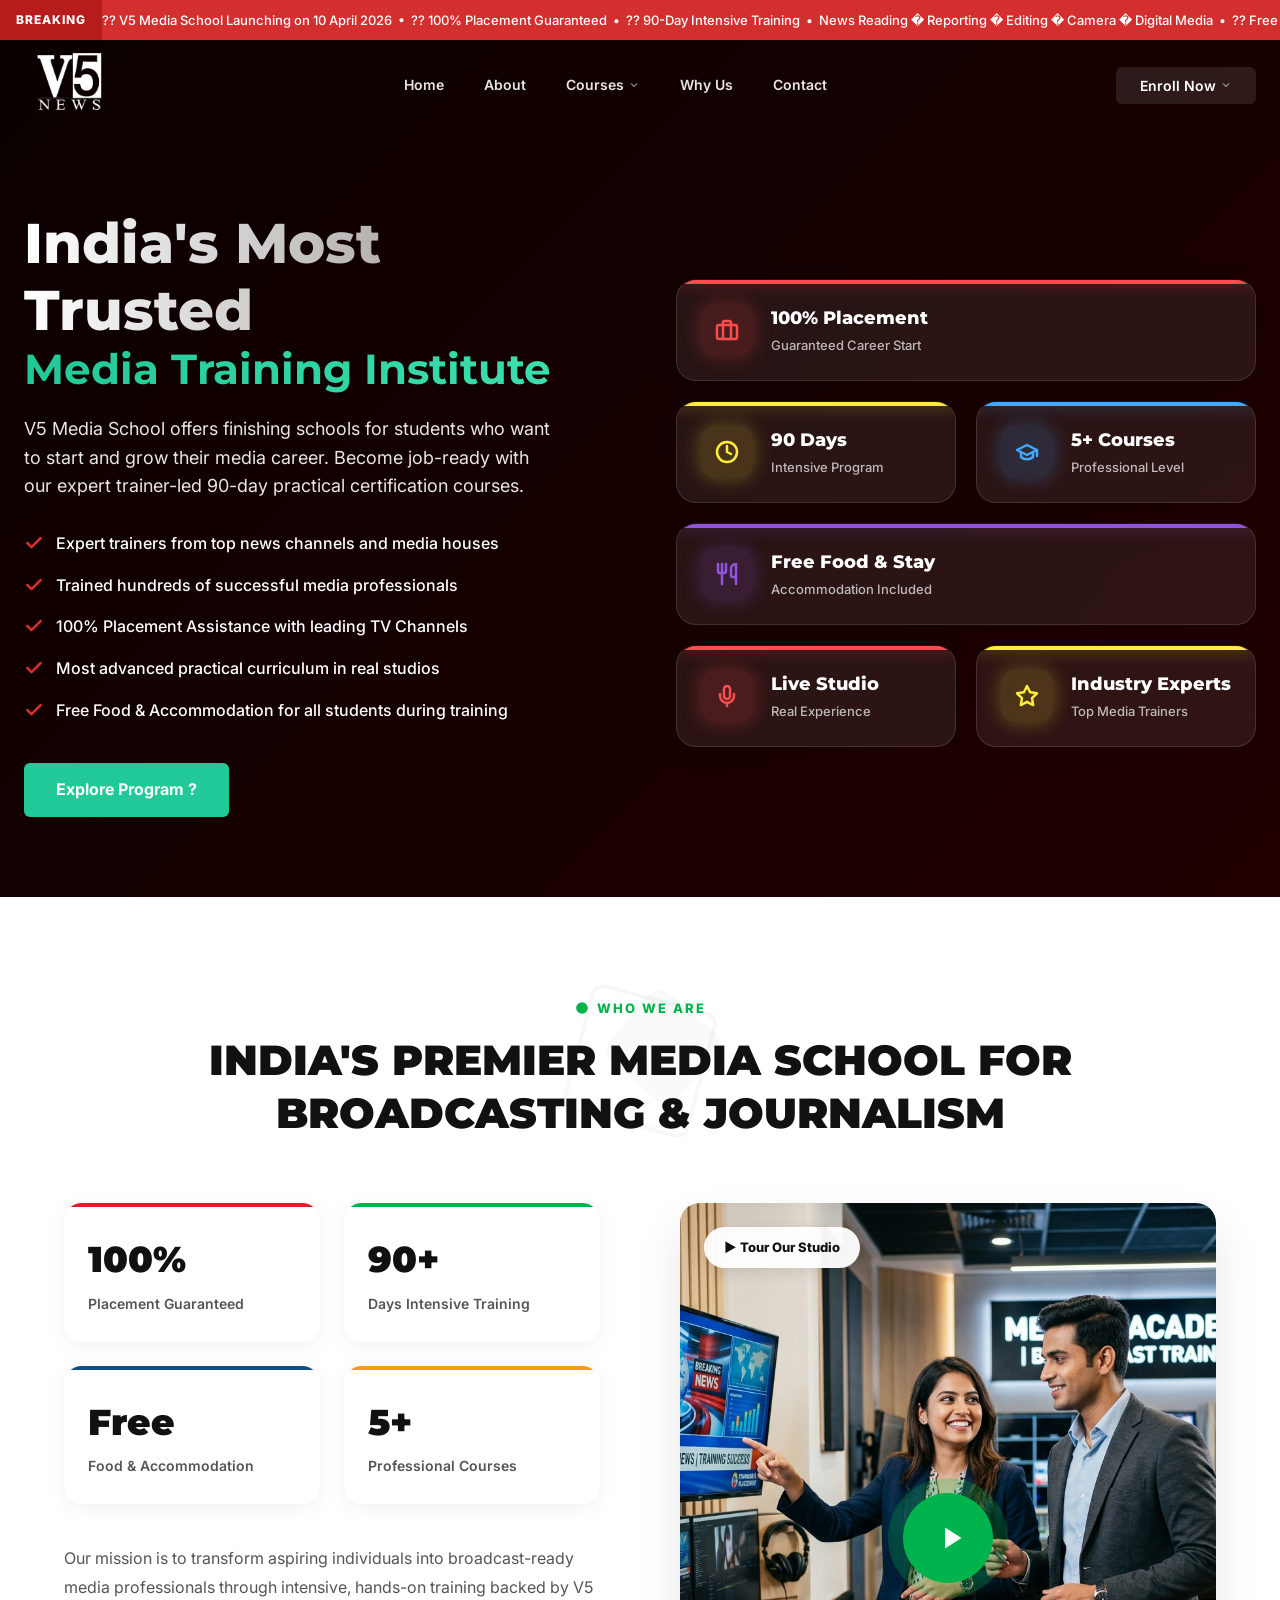
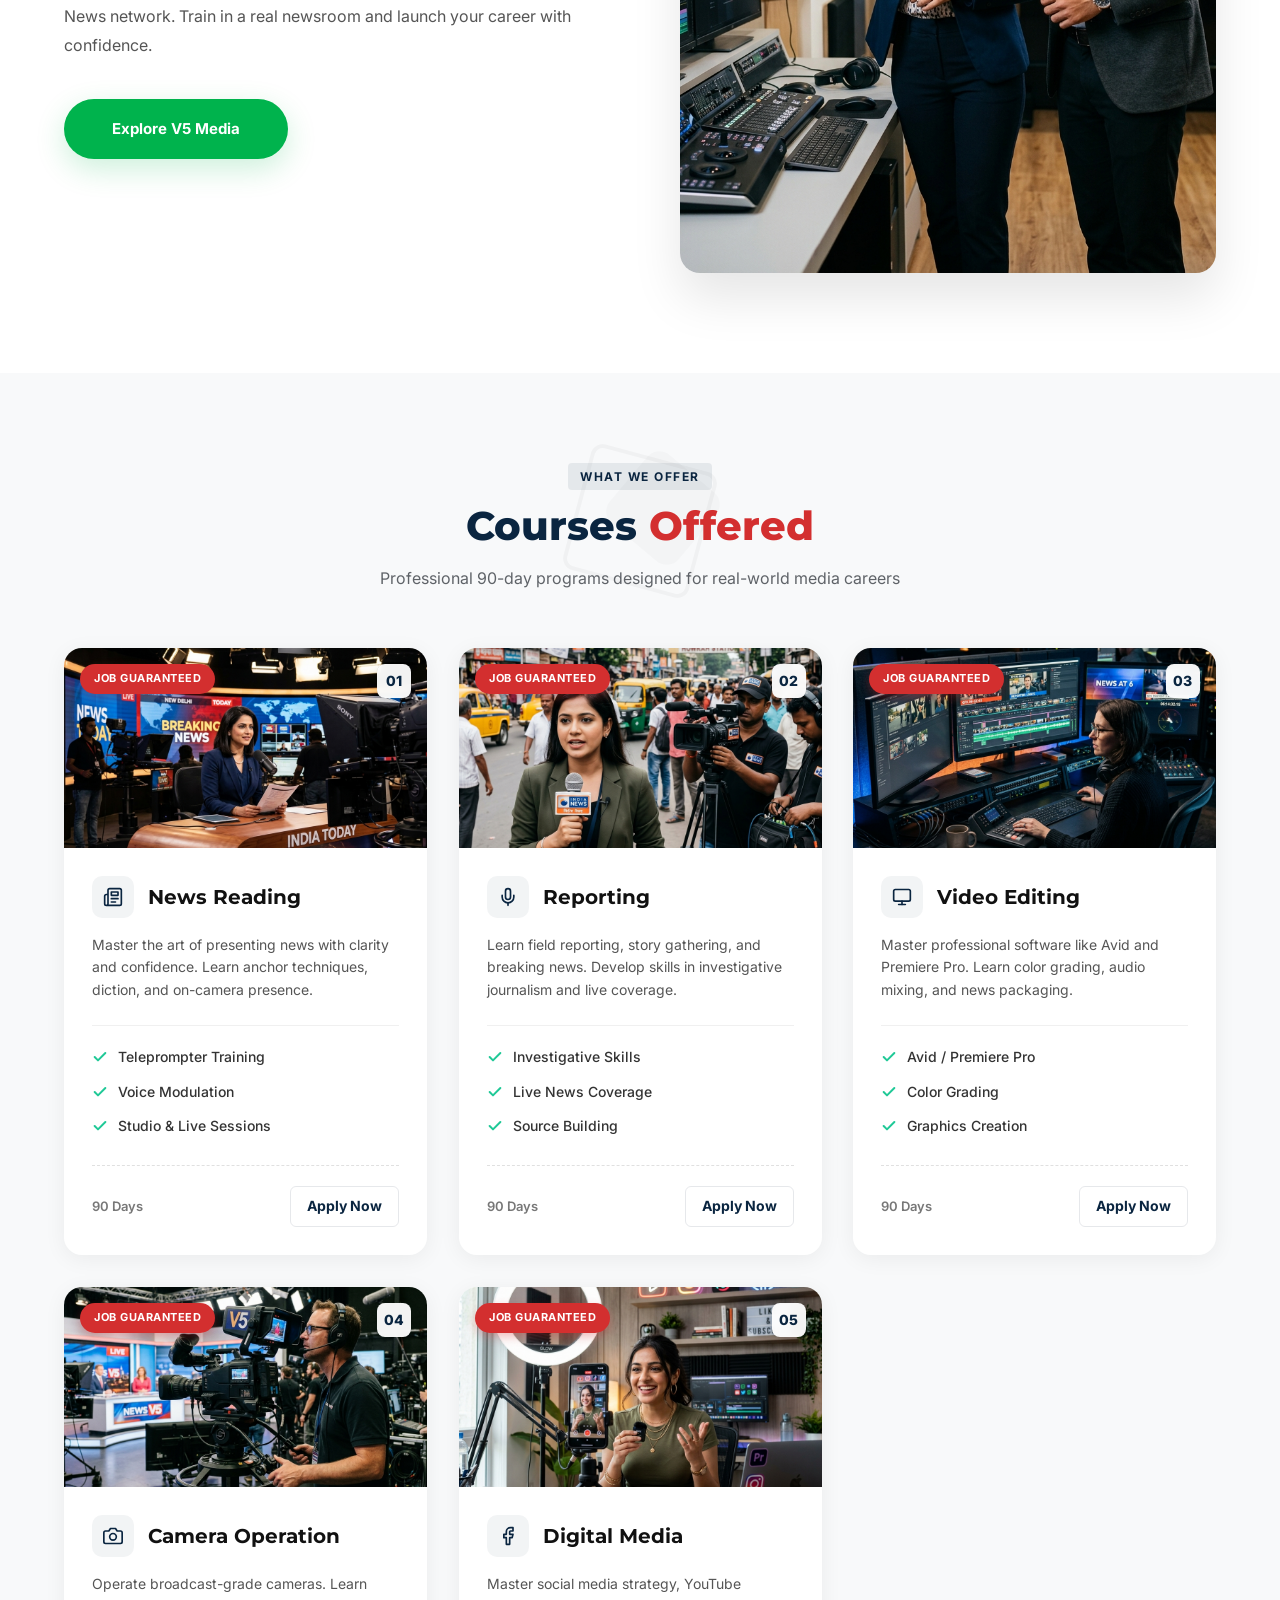
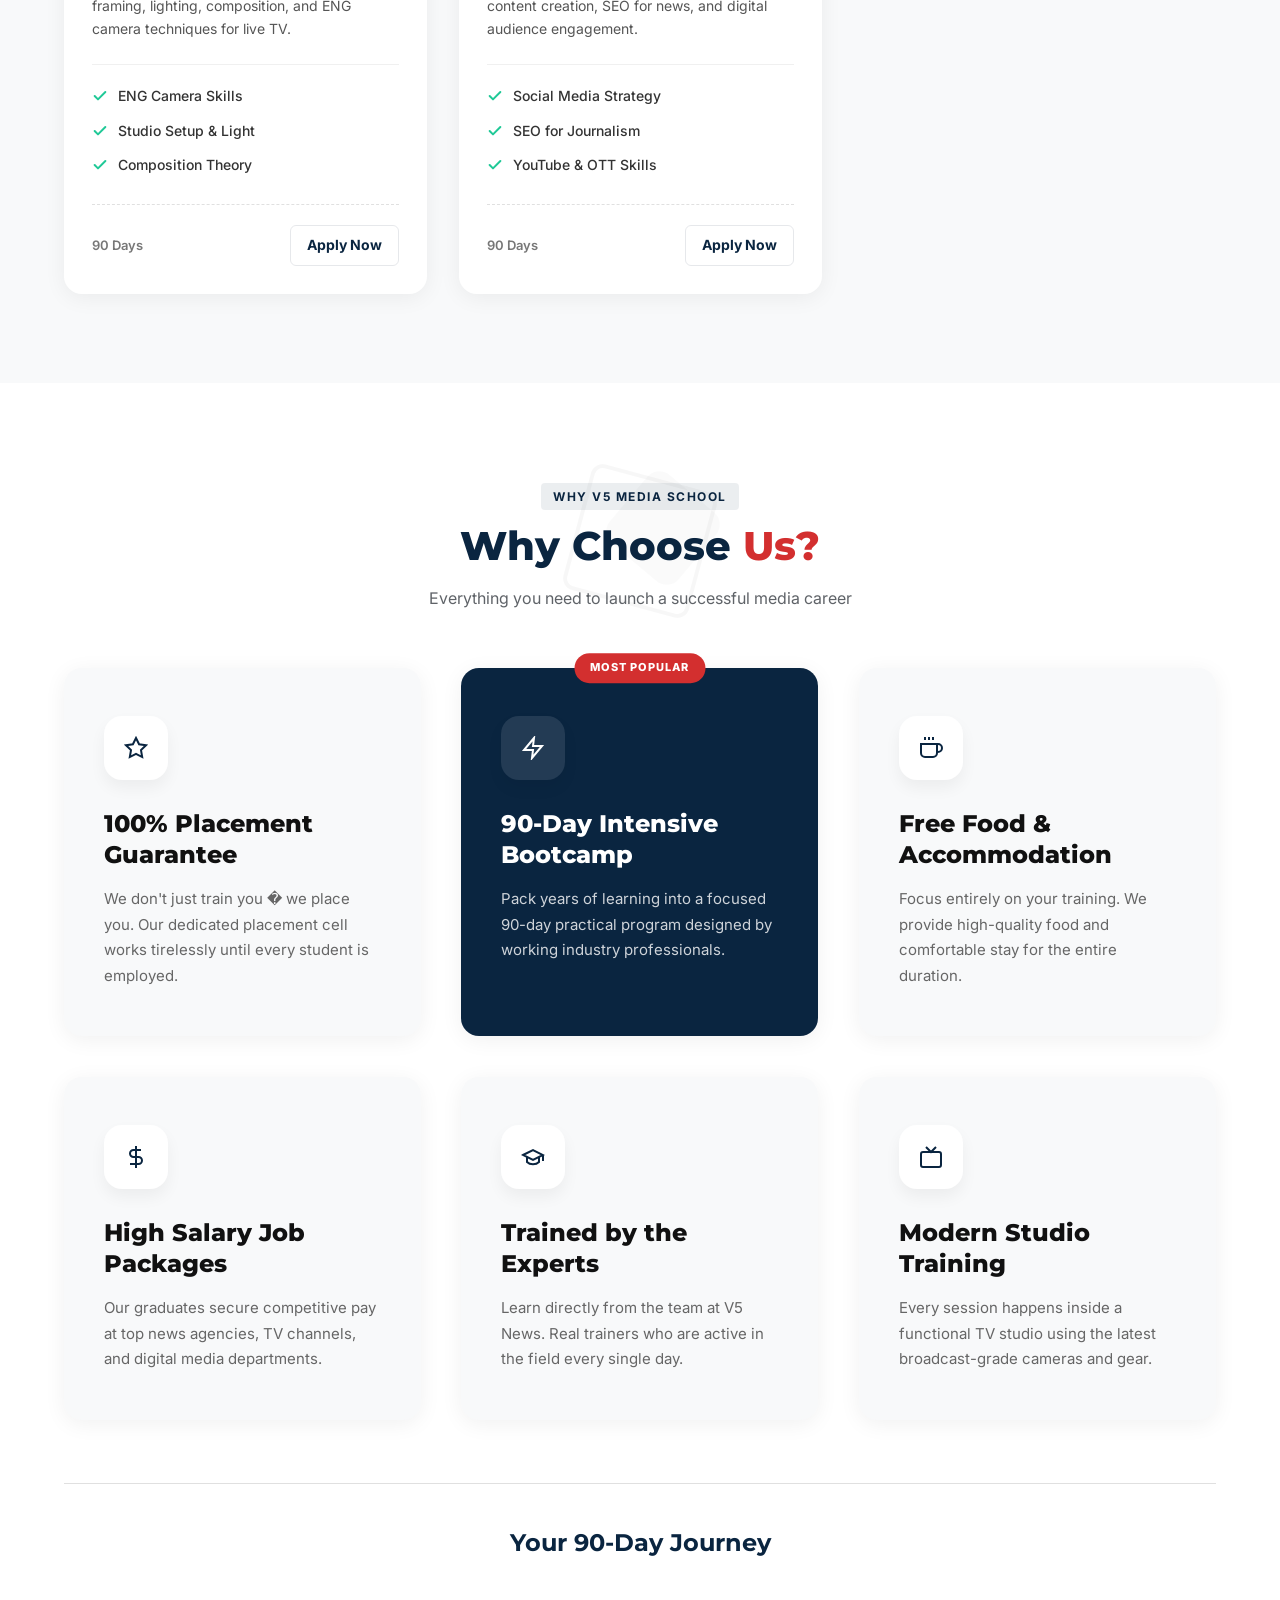
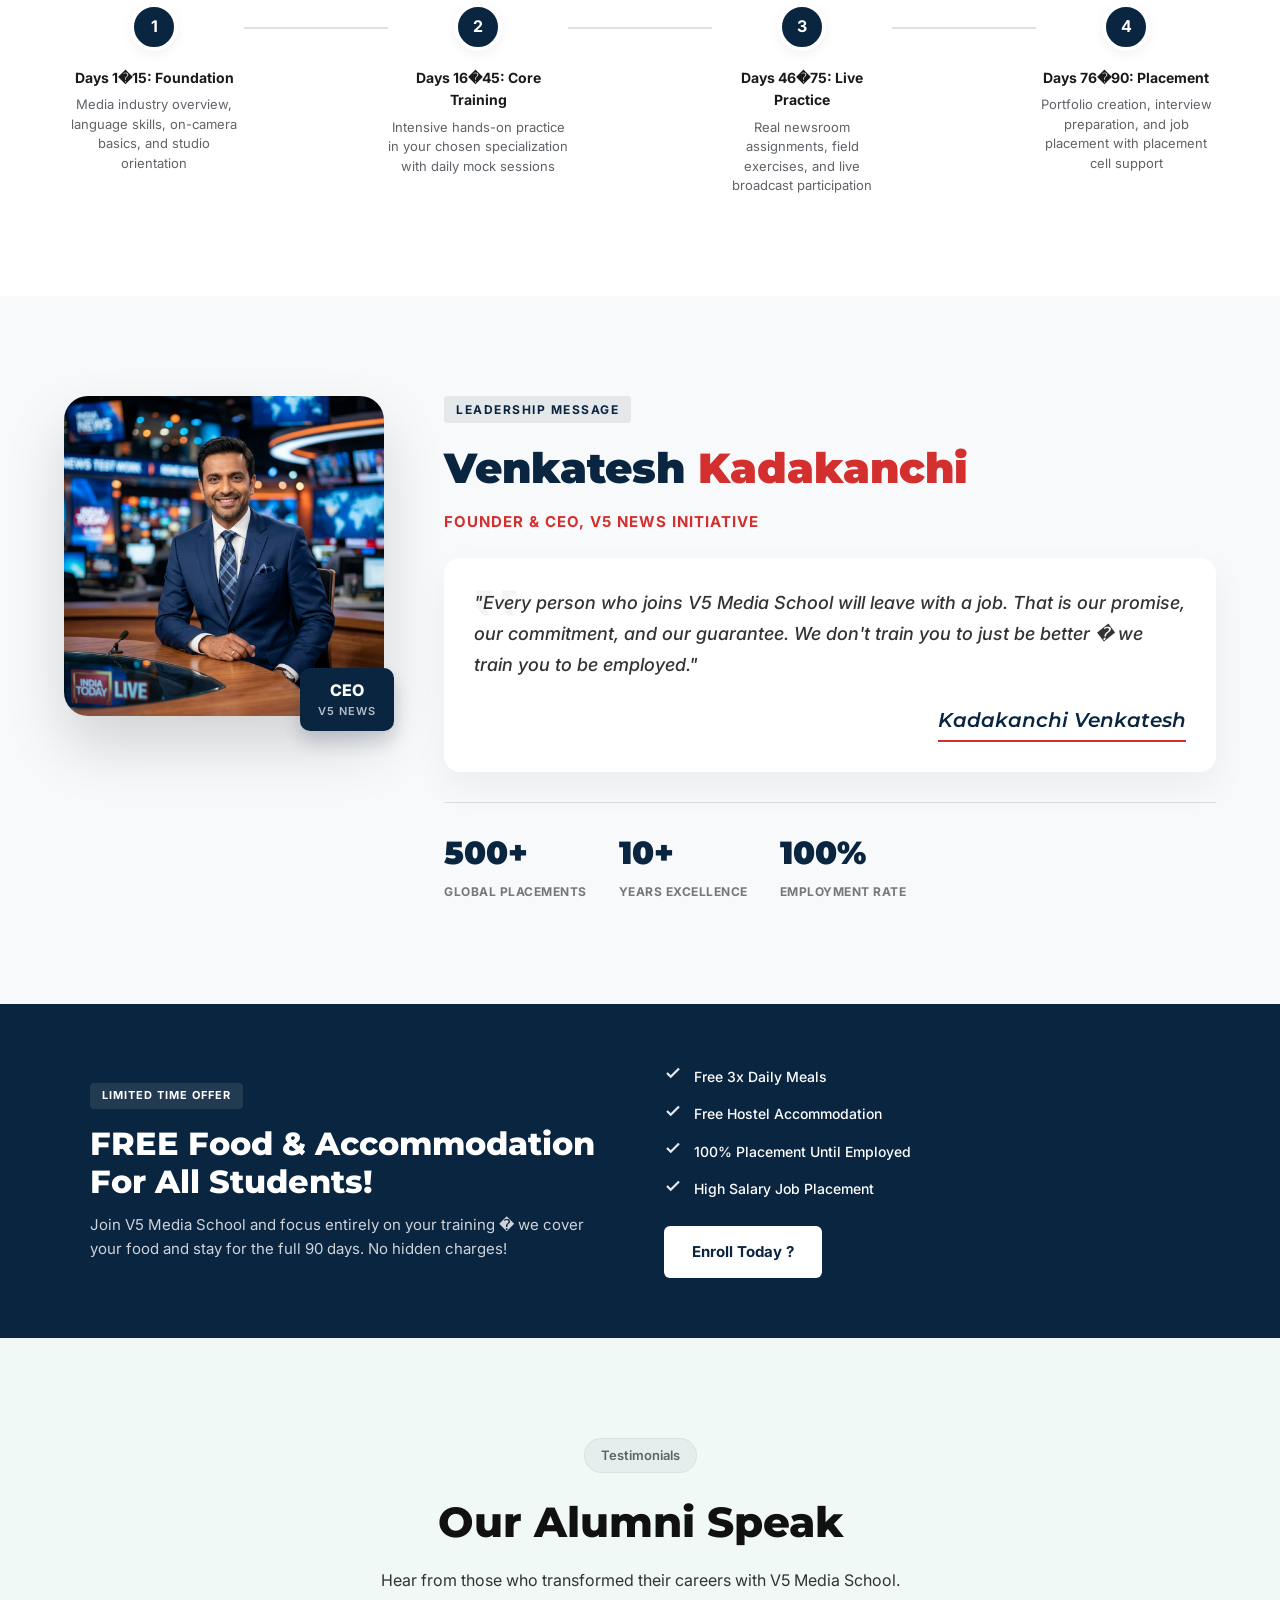
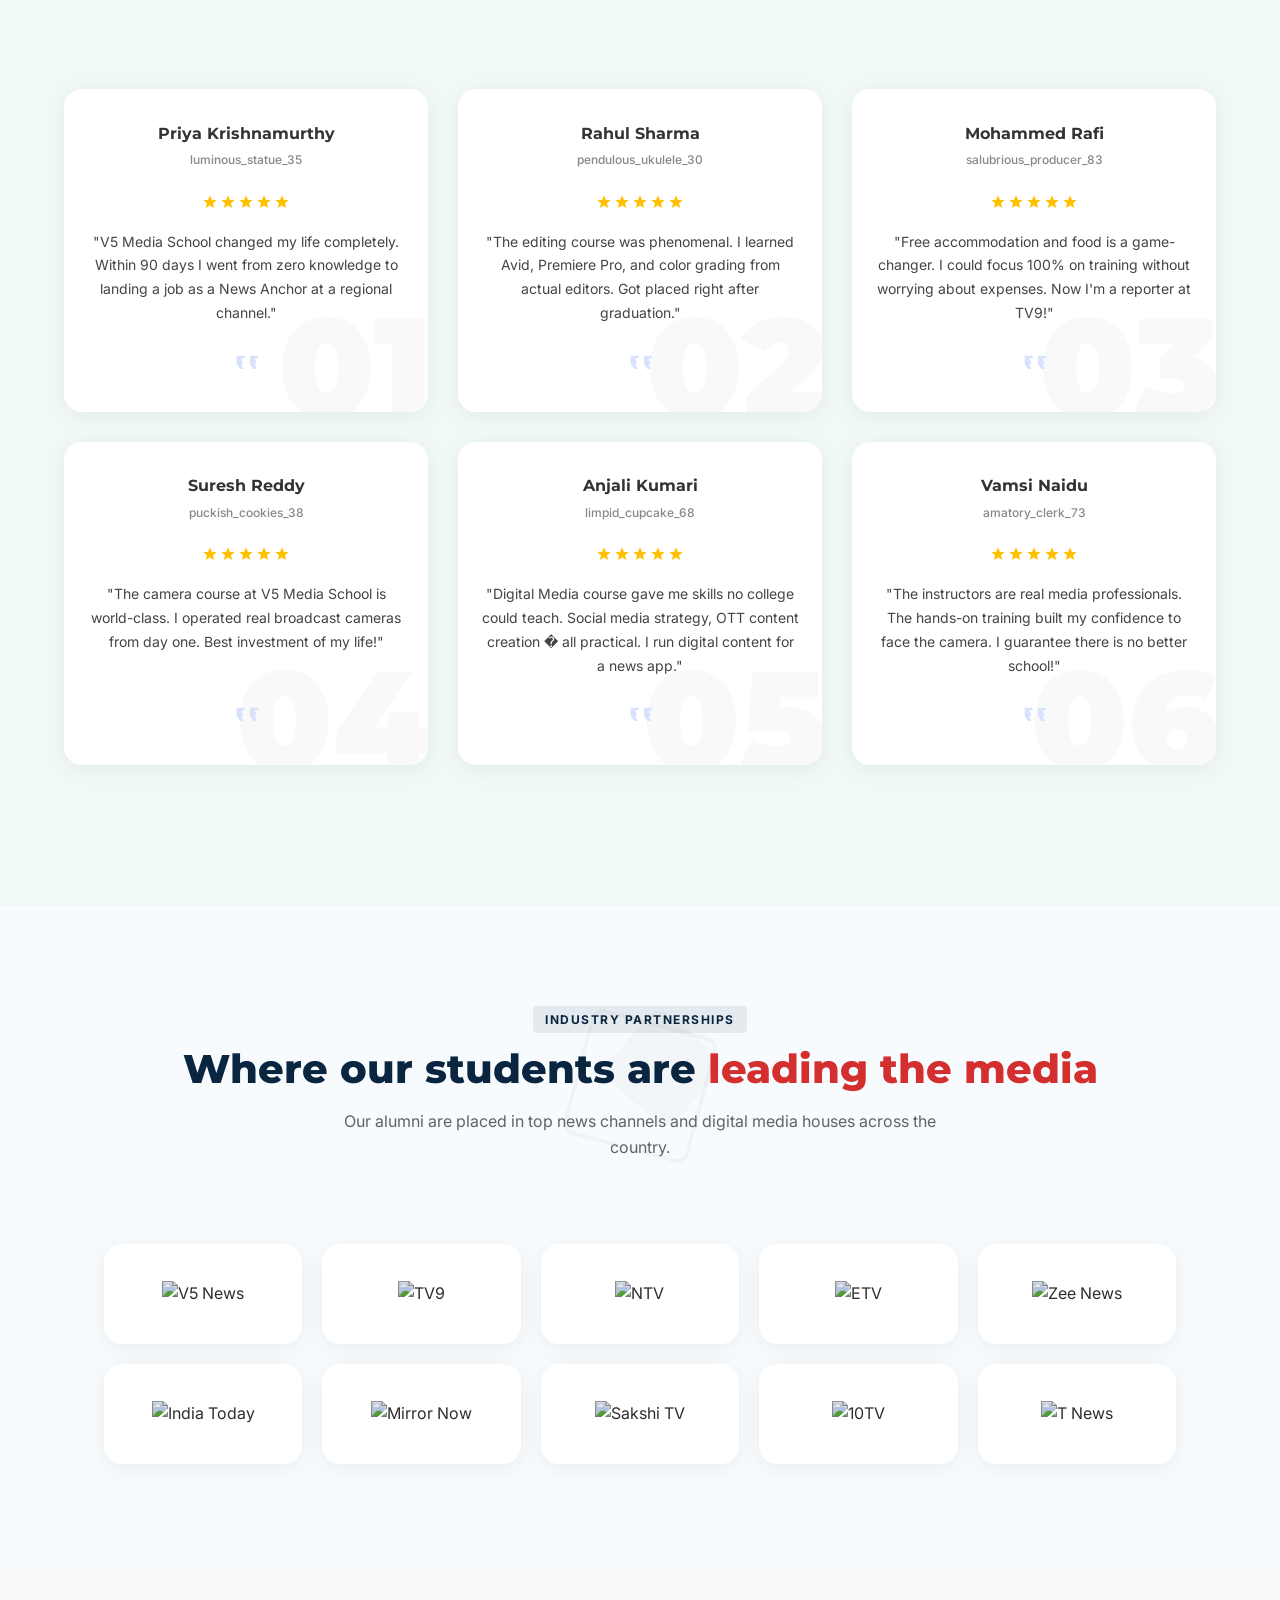
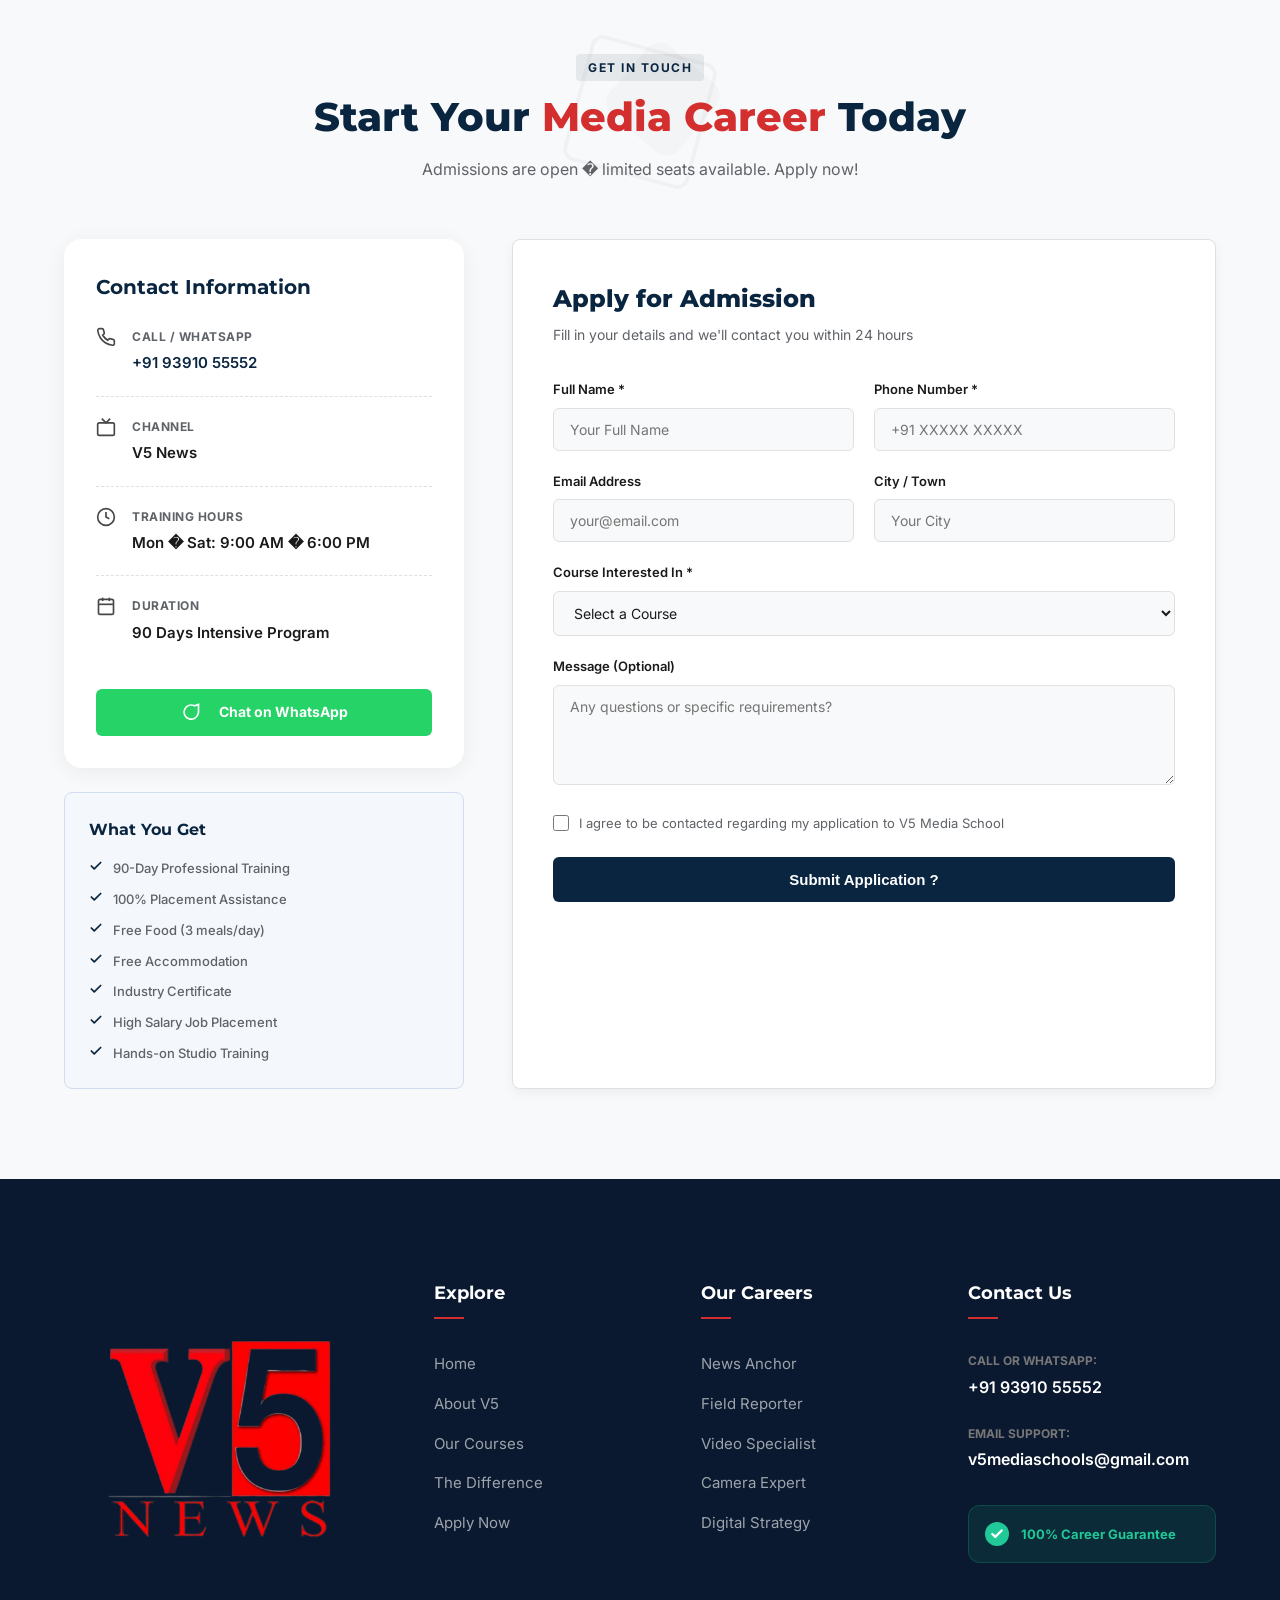
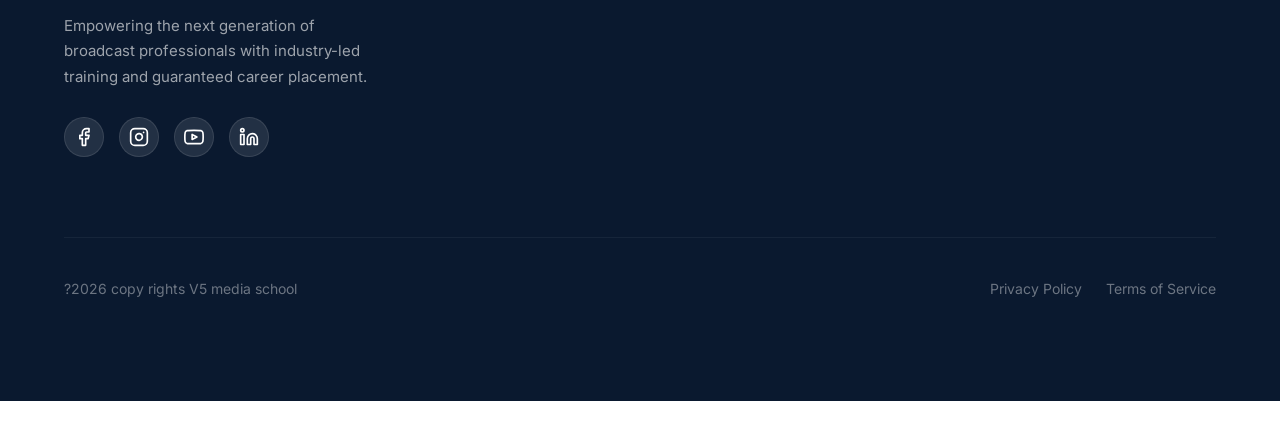
==== commit 05db5edd: "Working on perfection.!" ====
--- a/index.html
+++ b/index.html
@@ -1,10 +1,10 @@
-﻿<!DOCTYPE html>
+<!DOCTYPE html>
 <html lang="en">
 
 <head>
   <meta charset="UTF-8" />
   <meta name="viewport" content="width=device-width, initial-scale=1.0" />
-  <title>V5 Media School – 100% Placement Guaranteed | Training & Jobs</title>
+  <title>V5 Media School � 100% Placement Guaranteed | Training & Jobs</title>
   <meta name="description"
     content="V5 Media School offers 90-day professional training in News Reading, Reporting, Editing, Camera & Digital Media with 100% placement guarantee, free food & accommodation." />
   <meta name="keywords"
@@ -25,14 +25,14 @@
     <div class="ticker-label">BREAKING</div>
     <div class="ticker-track">
       <div class="ticker-content">
-        🎬 V5 Media School Launching on 10 April 2026 &nbsp;&bull;&nbsp;
-        📺 100% Placement Guaranteed &nbsp;&bull;&nbsp;
-        🎓 90-Day Intensive Training &nbsp;&bull;&nbsp;
-        News Reading · Reporting · Editing · Camera · Digital Media &nbsp;&bull;&nbsp;
-        🍱 Free Food & Accommodation &nbsp;&bull;&nbsp;
-        💰 High Salary Jobs &nbsp;&bull;&nbsp;
-        📞 +91 93910 55552 &nbsp;&bull;&nbsp;
-        🌐 www.v5mediaschool.in &nbsp;&bull;&nbsp;
+        ?? V5 Media School Launching on 10 April 2026 &nbsp;&bull;&nbsp;
+        ?? 100% Placement Guaranteed &nbsp;&bull;&nbsp;
+        ?? 90-Day Intensive Training &nbsp;&bull;&nbsp;
+        News Reading � Reporting � Editing � Camera � Digital Media &nbsp;&bull;&nbsp;
+        ?? Free Food & Accommodation &nbsp;&bull;&nbsp;
+        ?? High Salary Jobs &nbsp;&bull;&nbsp;
+        ?? +91 93910 55552 &nbsp;&bull;&nbsp;
+        ?? www.v5mediaschool.in &nbsp;&bull;&nbsp;
       </div>
     </div>
   </div>
@@ -134,7 +134,7 @@
         </ul>
 
         <div class="hero-actions-left">
-          <a href="#courses" class="btn-explore">Explore Program →</a>
+          <a href="#courses" class="btn-explore">Explore Program ?</a>
         </div>
       </div>
 
@@ -563,7 +563,7 @@
               </svg>
             </div>
             <h3>100% Placement Guarantee</h3>
-            <p>We don't just train you — we place you. Our dedicated placement cell works tirelessly until every student
+            <p>We don't just train you � we place you. Our dedicated placement cell works tirelessly until every student
               is employed.</p>
           </div>
           <div class="why-card why-card-featured reveal reveal-up delay-200">
@@ -634,7 +634,7 @@
           <div class="timeline-item">
             <div class="timeline-dot">1</div>
             <div class="timeline-content">
-              <h4>Days 1–15: Foundation</h4>
+              <h4>Days 1�15: Foundation</h4>
               <p>Media industry overview, language skills, on-camera basics, and studio orientation</p>
             </div>
           </div>
@@ -642,7 +642,7 @@
           <div class="timeline-item">
             <div class="timeline-dot">2</div>
             <div class="timeline-content">
-              <h4>Days 16–45: Core Training</h4>
+              <h4>Days 16�45: Core Training</h4>
               <p>Intensive hands-on practice in your chosen specialization with daily mock sessions</p>
             </div>
           </div>
@@ -650,7 +650,7 @@
           <div class="timeline-item">
             <div class="timeline-dot">3</div>
             <div class="timeline-content">
-              <h4>Days 46–75: Live Practice</h4>
+              <h4>Days 46�75: Live Practice</h4>
               <p>Real newsroom assignments, field exercises, and live broadcast participation</p>
             </div>
           </div>
@@ -658,7 +658,7 @@
           <div class="timeline-item">
             <div class="timeline-dot">4</div>
             <div class="timeline-content">
-              <h4>Days 76–90: Placement</h4>
+              <h4>Days 76�90: Placement</h4>
               <p>Portfolio creation, interview preparation, and job placement with placement cell support</p>
             </div>
           </div>
@@ -674,7 +674,7 @@
         <div class="ceo-image-wrap reveal reveal-left">
           <div class="ceo-img-glow"></div>
           <div class="ceo-img-frame">
-            <img src="ceo_portrait.png" alt="Venkatesh Kadakanchi – CEO V5 News" class="ceo-img" />
+            <img src="ceo_portrait.png" alt="Venkatesh Kadakanchi � CEO V5 News" class="ceo-img" />
           </div>
           <div class="ceo-badge-card">
             <span class="ceo-badge-title">CEO</span>
@@ -692,7 +692,7 @@
                 fill="var(--blue-primary)" fill-opacity="0.05" />
             </svg>
             <p class="ceo-quote-text">"Every person who joins V5 Media School will leave with a job. That is our
-              promise, our commitment, and our guarantee. We don't train you to just be better — we train you to be
+              promise, our commitment, and our guarantee. We don't train you to just be better � we train you to be
               employed."</p>
             <div class="ceo-signature">
               <span class="sig-font">Kadakanchi Venkatesh</span>
@@ -725,7 +725,7 @@
         <div class="offer-left">
           <span class="offer-badge">LIMITED TIME OFFER</span>
           <h2 class="offer-title">FREE Food & Accommodation<br />For All Students!</h2>
-          <p class="offer-desc">Join V5 Media School and focus entirely on your training — we cover your food and stay
+          <p class="offer-desc">Join V5 Media School and focus entirely on your training � we cover your food and stay
             for the full 90 days. No hidden charges!</p>
         </div>
         <div class="offer-right">
@@ -763,7 +763,7 @@
               <span>High Salary Job Placement</span>
             </div>
           </div>
-          <a href="#contact" class="offer-btn" id="offer-enroll-btn">Enroll Today →</a>
+          <a href="#contact" class="offer-btn" id="offer-enroll-btn">Enroll Today ?</a>
         </div>
       </div>
     </div>
@@ -922,7 +922,7 @@
               </svg>
             </div>
             <p class="t-text">"Digital Media course gave me skills no college could teach. Social media strategy, OTT
-              content creation — all practical. I run digital content for a news app."</p>
+              content creation � all practical. I run digital content for a news app."</p>
             <div class="t-quote-icon">
               <svg width="32" height="32" viewBox="0 0 24 24" fill="none" xmlns="http://www.w3.org/2000/svg">
                 <path d="M10 11L8.5 7H11V5H5V11L7.5 15H10L8.5 11H10ZM20 11L18.5 7H21V5H15V11L17.5 15H20L18.5 11H20Z"
@@ -1055,7 +1055,7 @@
       <div class="section-header reveal reveal-up">
         <span class="section-tag">Get In Touch</span>
         <h2 class="section-title">Start Your <span class="highlight">Media Career</span> Today</h2>
-        <p class="section-subtitle">Admissions are open — limited seats available. Apply now!</p>
+        <p class="section-subtitle">Admissions are open � limited seats available. Apply now!</p>
       </div>
       <div class="contact-grid">
         <div class="contact-info reveal reveal-left">
@@ -1092,7 +1092,7 @@
                 </svg></span>
               <div>
                 <strong>Training Hours</strong>
-                <span>Mon – Sat: 9:00 AM – 6:00 PM</span>
+                <span>Mon � Sat: 9:00 AM � 6:00 PM</span>
               </div>
             </div>
             <div class="contact-item">
@@ -1196,7 +1196,7 @@
               <label for="terms-check">I agree to be contacted regarding my application to V5 Media School</label>
             </div>
             <button type="submit" class="form-submit-btn" id="submit-btn">
-              <span class="btn-text">Submit Application →</span>
+              <span class="btn-text">Submit Application ?</span>
               <span class="btn-loader" style="display:none;">Sending...</span>
             </button>
             <div class="form-success" id="form-success" style="display:none;">
@@ -1225,8 +1225,7 @@
       <div class="footer-grid">
         <div class="footer-col brand-col">
           <div class="footer-logo">
-            <div class="logo-circle">V5</div>
-            <h3>V5 Media School</h3>
+            <img src="v5_logo.png" alt="V5 Media School Logo" class="footer-logo-img">
           </div>
           <p>Empowering the next generation of broadcast professionals with industry-led training and guaranteed career
             placement.</p>
@@ -1309,7 +1308,7 @@
 
       <div class="footer-bottom">
         <div class="bottom-content">
-          <p>�2026 copy rights V5 media school</p>
+          <p>?2026 copy rights V5 media school</p>
           <div class="bottom-links">
             <a href="privacy-policy.html">Privacy Policy</a>
             <a href="terms-of-service.html">Terms of Service</a>
@@ -1336,3 +1335,4 @@
 
 
 
+
--- a/style.css
+++ b/style.css
@@ -373,7 +373,7 @@
   z-index: 1;
 }
 
-@keyframes gradientBG {
+@keyframes heroGradientPulse {
   0% { background-position: 0% 50%; }
   50% { background-position: 100% 50%; }
   100% { background-position: 0% 50%; }
@@ -3974,31 +3974,127 @@
 }
 
 
-/* ===== PARTICLES ===== */
-.particle {
+
+/* ===== ENHANCED CINEMATIC PARTICLES ===== */
+.ember {
   position: absolute;
-  top: -10px;
   border-radius: 50%;
-  animation-name: fall;
-  animation-timing-function: linear;
+  background: #ff5e00;
+  box-shadow: 0 0 10px 2px rgba(255, 100, 0, 0.7), 0 0 25px 5px rgba(255, 0, 0, 0.5);
+  animation-name: floatEmber;
+  animation-timing-function: ease-in-out;
   animation-iteration-count: infinite;
-  opacity: 0.6;
+  opacity: 0;
   pointer-events: none;
-}
-
-@keyframes fall {
+  filter: blur(1px);
+}
+
+.ember.dust {
+  background: #ffccbc;
+  box-shadow: 0 0 8px 1px rgba(255, 204, 188, 0.5);
+  filter: blur(2.5px);
+}
+
+@keyframes floatEmber {
   0% {
-    transform: translateY(0) rotate(0deg);
+    transform: translate(0, 0) scale(0.1);
     opacity: 0;
   }
-  10% {
+  30% {
     opacity: 0.8;
   }
-  90% {
-    opacity: 0.8;
+  70% {
+    opacity: 0.6;
   }
   100% {
-    transform: translateY(120vh) rotate(360deg);
+    transform: translate(calc(-5vw + 15vw * var(--dir-x)), calc(-20vh - 15vh * var(--dir-y))) scale(1.5);
     opacity: 0;
   }
 }
+/* ========================================================= */
+/* ===== NEW DESIGN ENHANCEMENTS & OVERRIDES ===== */
+/* ========================================================= */
+
+/* 1. Box kind of structure near headings */
+.section-header, .acfm-header {
+  position: relative;
+  z-index: 1;
+}
+
+.section-header::before, .acfm-header::before {
+  content: "";
+  position: absolute;
+  top: 45%;
+  left: 50%;
+  width: 130px;
+  height: 130px;
+  border: 4px solid rgba(0, 0, 0, 0.03);
+  transform: translate(-50%, -50%) rotate(15deg);
+  z-index: -1;
+  pointer-events: none;
+  border-radius: 12px;
+}
+
+.section-header::after, .acfm-header::after {
+  content: "";
+  position: absolute;
+  top: 35%;
+  left: 52%;
+  width: 90px;
+  height: 90px;
+  background: rgba(0, 0, 0, 0.02);
+  transform: translate(-50%, -50%) rotate(40deg);
+  z-index: -1;
+  pointer-events: none;
+  border-radius: 16px;
+}
+
+/* 2. Glowing shadow overlay for all cards, borderless, border-radius */
+.course-card, .why-card, .t-card, .contact-info-card, .acfm-stat-item, .placement-card {
+  border: none !important;
+  box-shadow: 0 4px 22px rgba(0,0,0,0.06) !important;
+  border-radius: 18px !important;
+  transition: all 0.4s cubic-bezier(0.165, 0.84, 0.44, 1) !important;
+}
+
+.course-card:hover, .why-card:hover, .t-card:hover, .contact-info-card:hover, .acfm-stat-item:hover, .placement-card:hover {
+  box-shadow: 0 15px 45px rgba(220,20,60,0.12) !important;
+  transform: translateY(-6px) !important;
+}
+
+/* 3. Numbering inside the Testimonial Cards (.t-card) */
+.testimonials-track {
+  counter-reset: tcard-counter;
+}
+
+.t-card {
+  position: relative;
+  z-index: 1;
+  overflow: hidden;
+}
+
+.t-card::after {
+  counter-increment: tcard-counter;
+  content: "0" counter(tcard-counter);
+  position: absolute;
+  bottom: -25px;
+  right: -5px;
+  font-size: 15vw;
+  max-font-size: 140px;
+  font-weight: 900;
+  color: rgba(0, 0, 0, 0.025);
+  line-height: 1;
+  z-index: -1;
+  font-family: 'Montserrat', sans-serif;
+  transition: color 0.4s ease, transform 0.4s ease;
+  pointer-events: none;
+}
+@media(min-width: 768px) {
+  .t-card::after {
+    font-size: 140px;
+  }
+}
+
+.t-card:hover::after {
+  color: rgba(220, 20, 60, 0.07);
+}
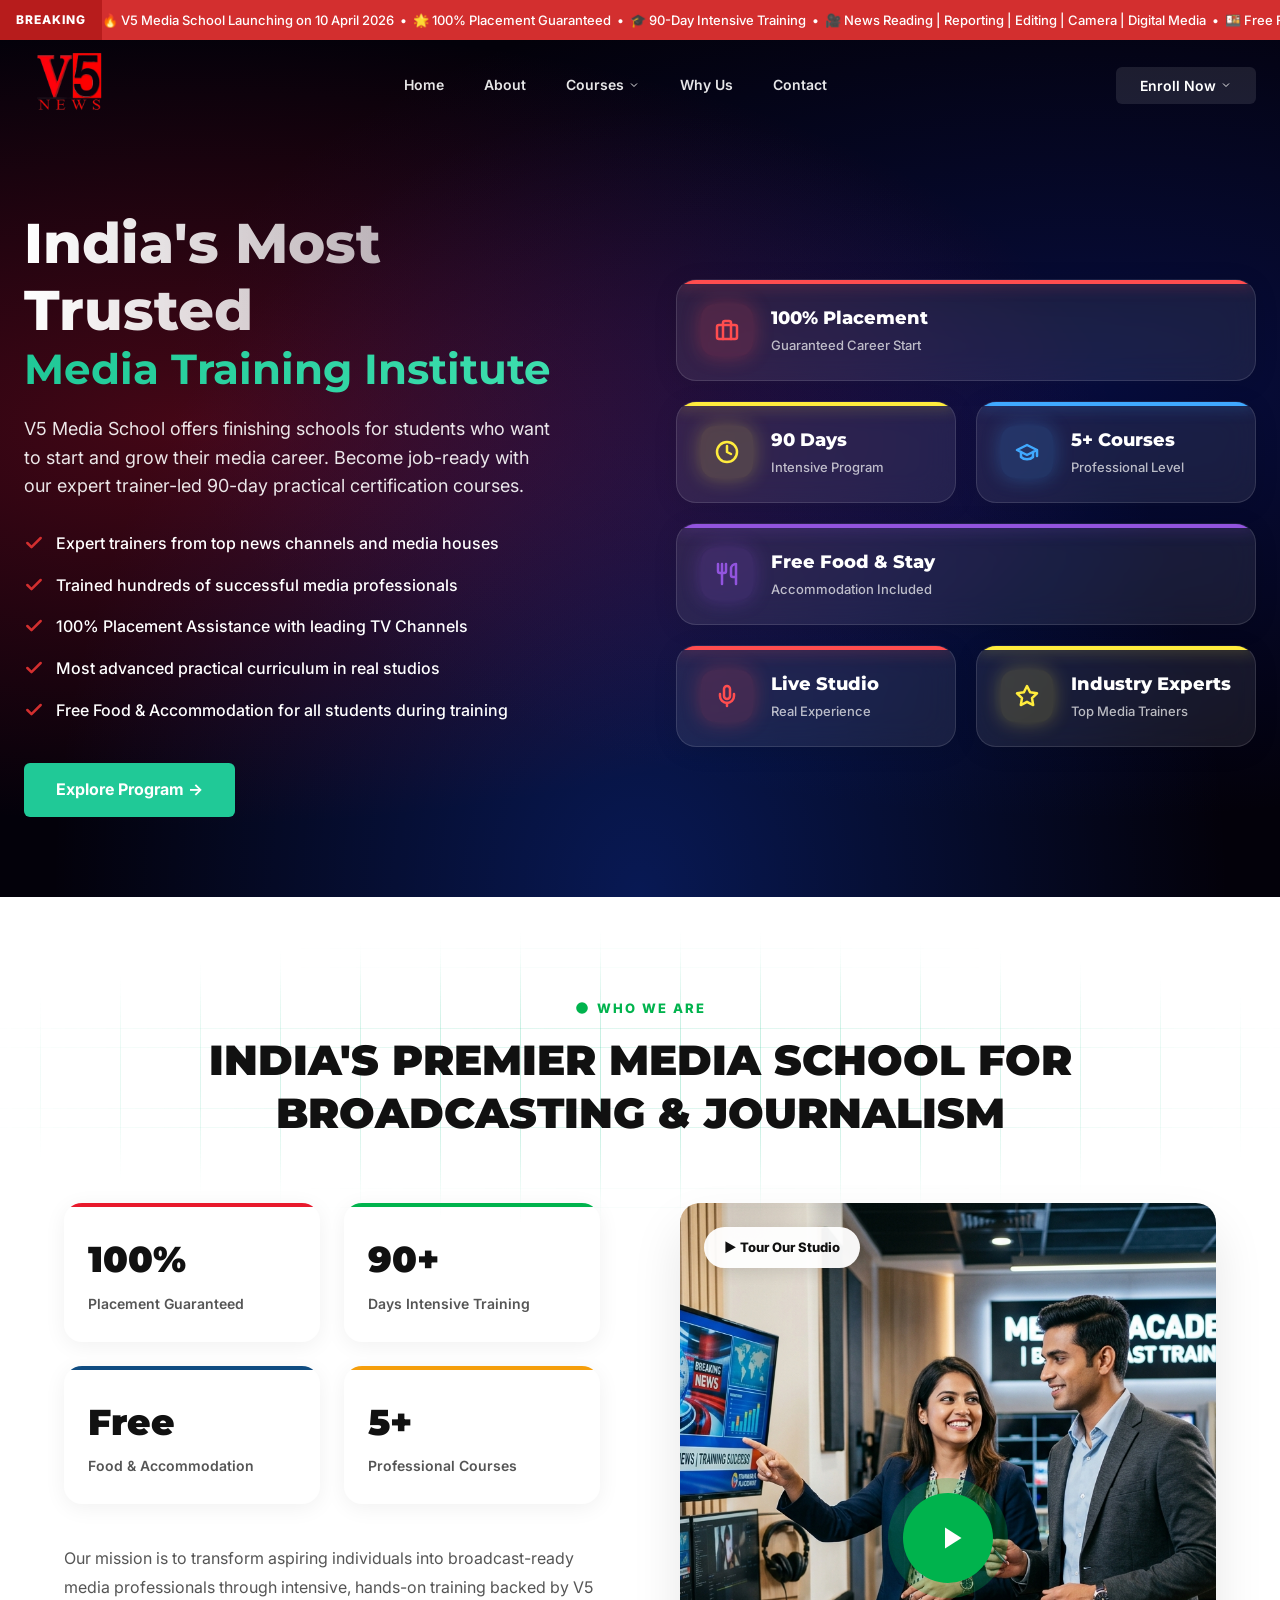
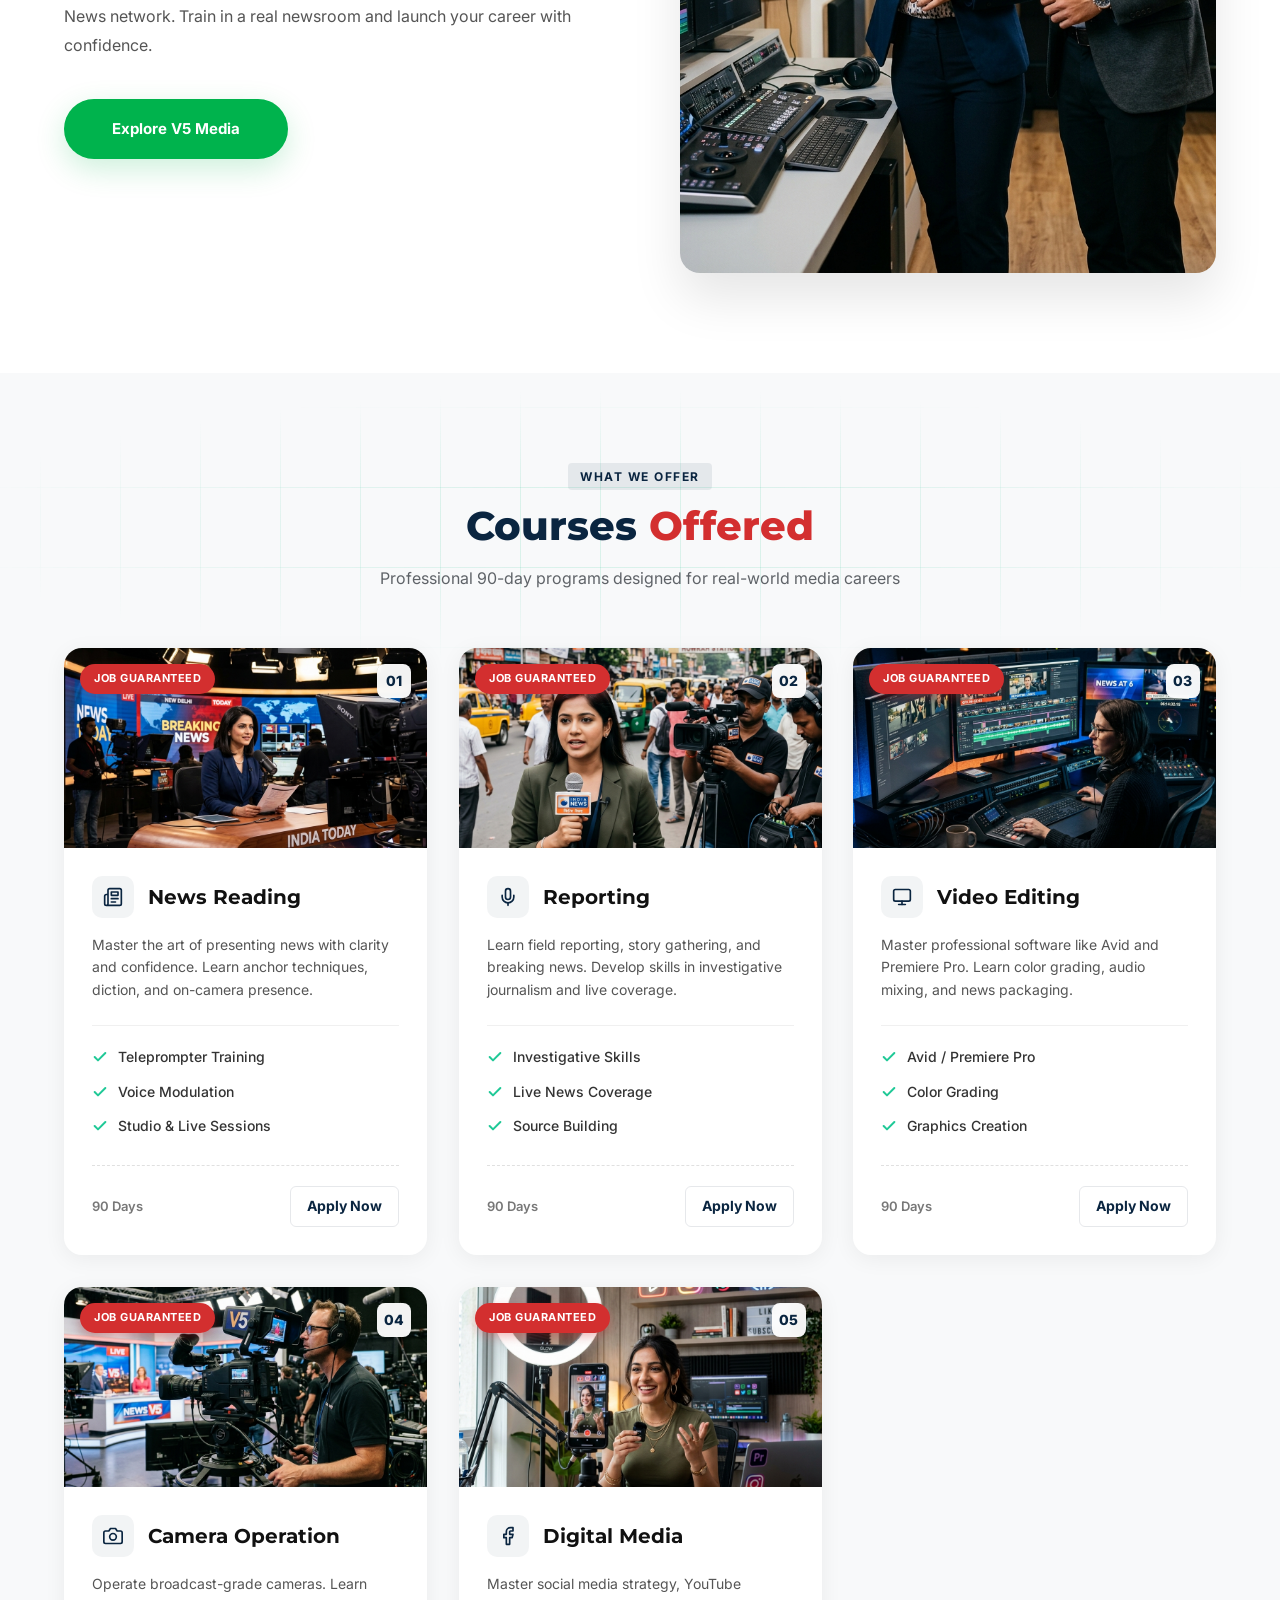
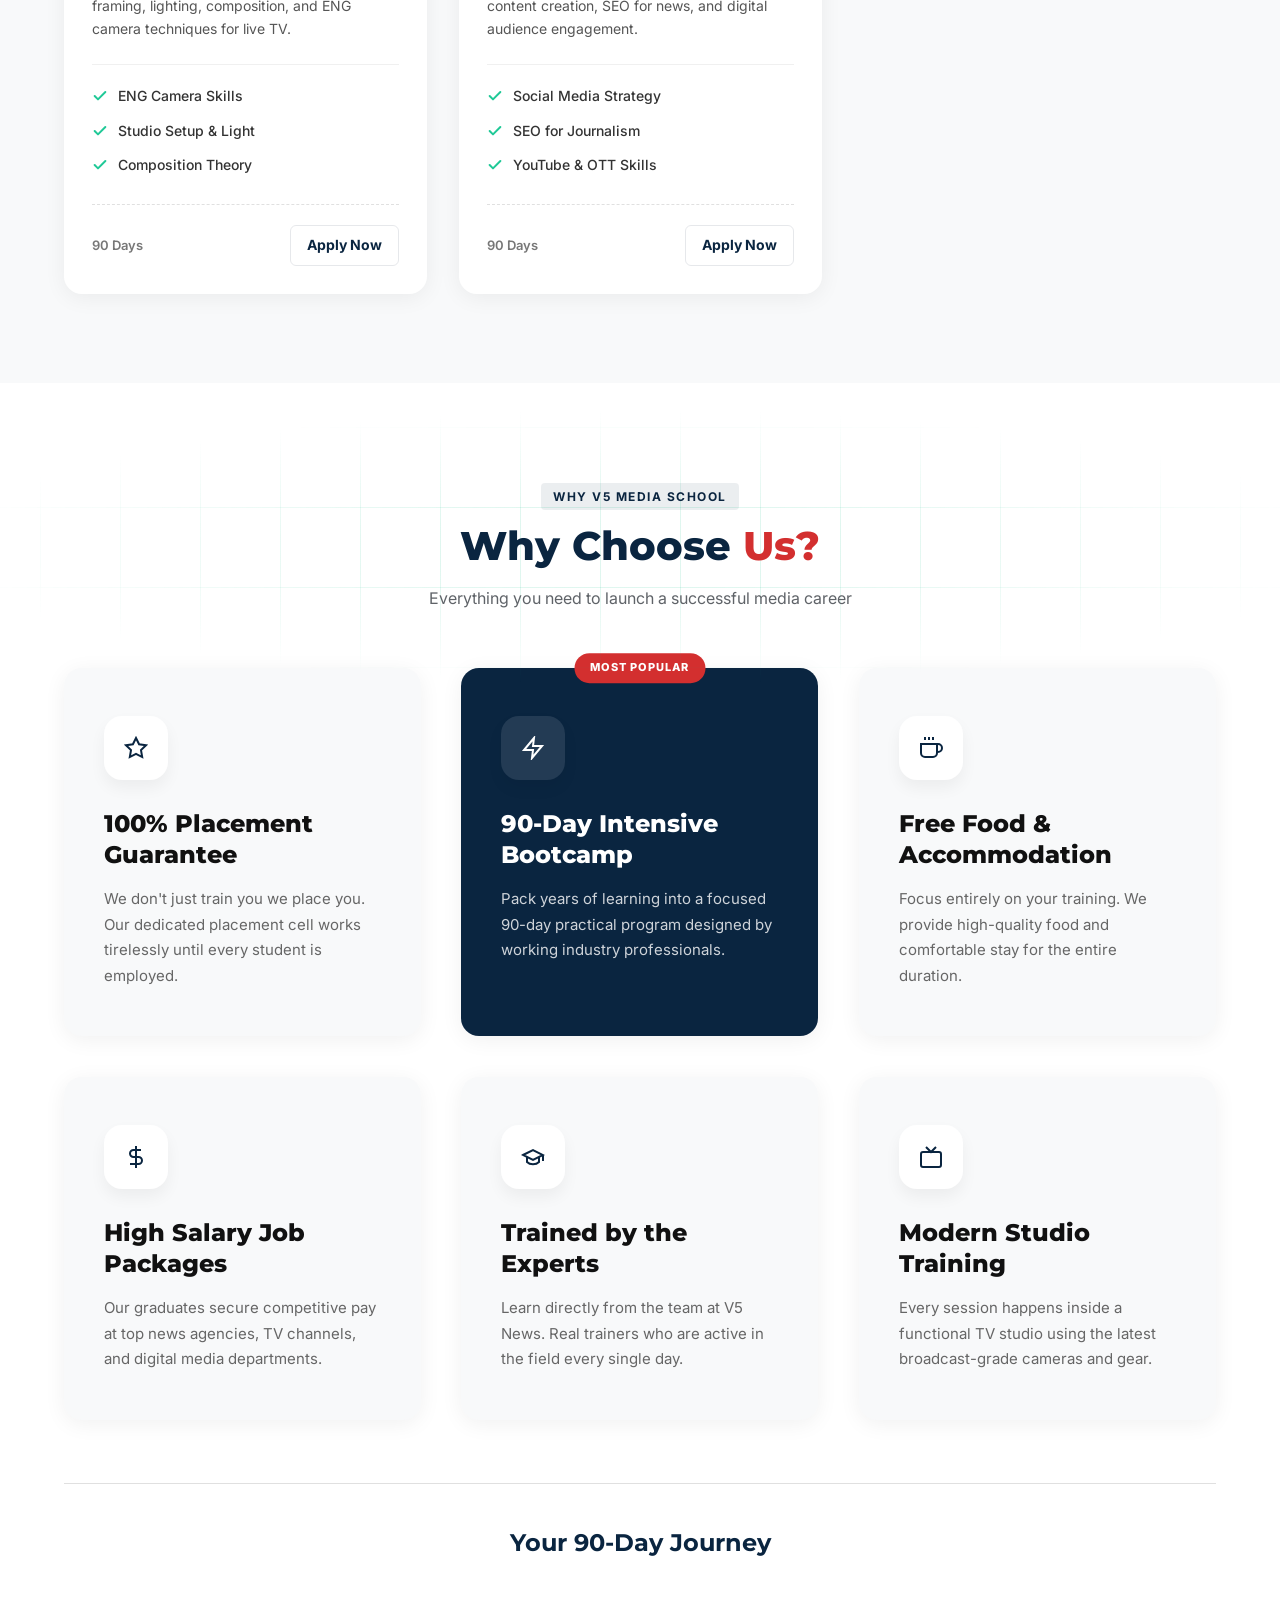
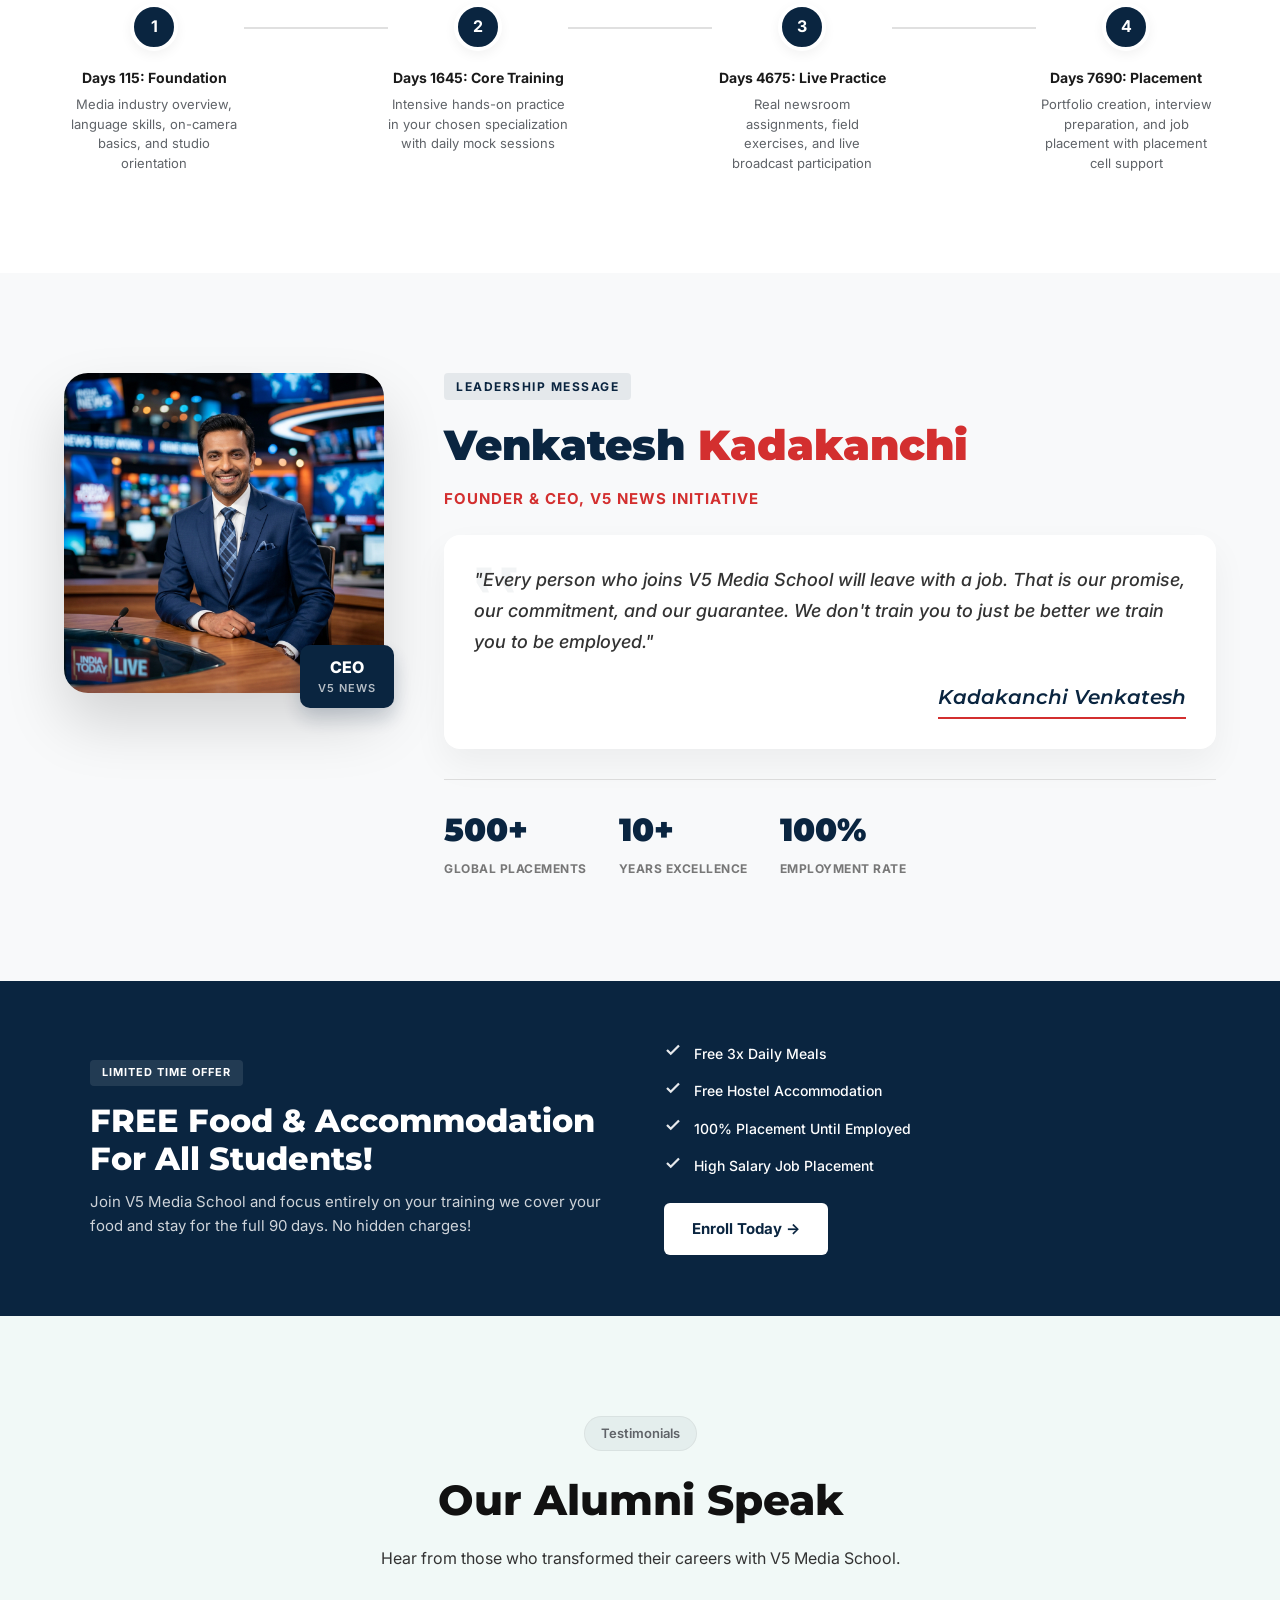
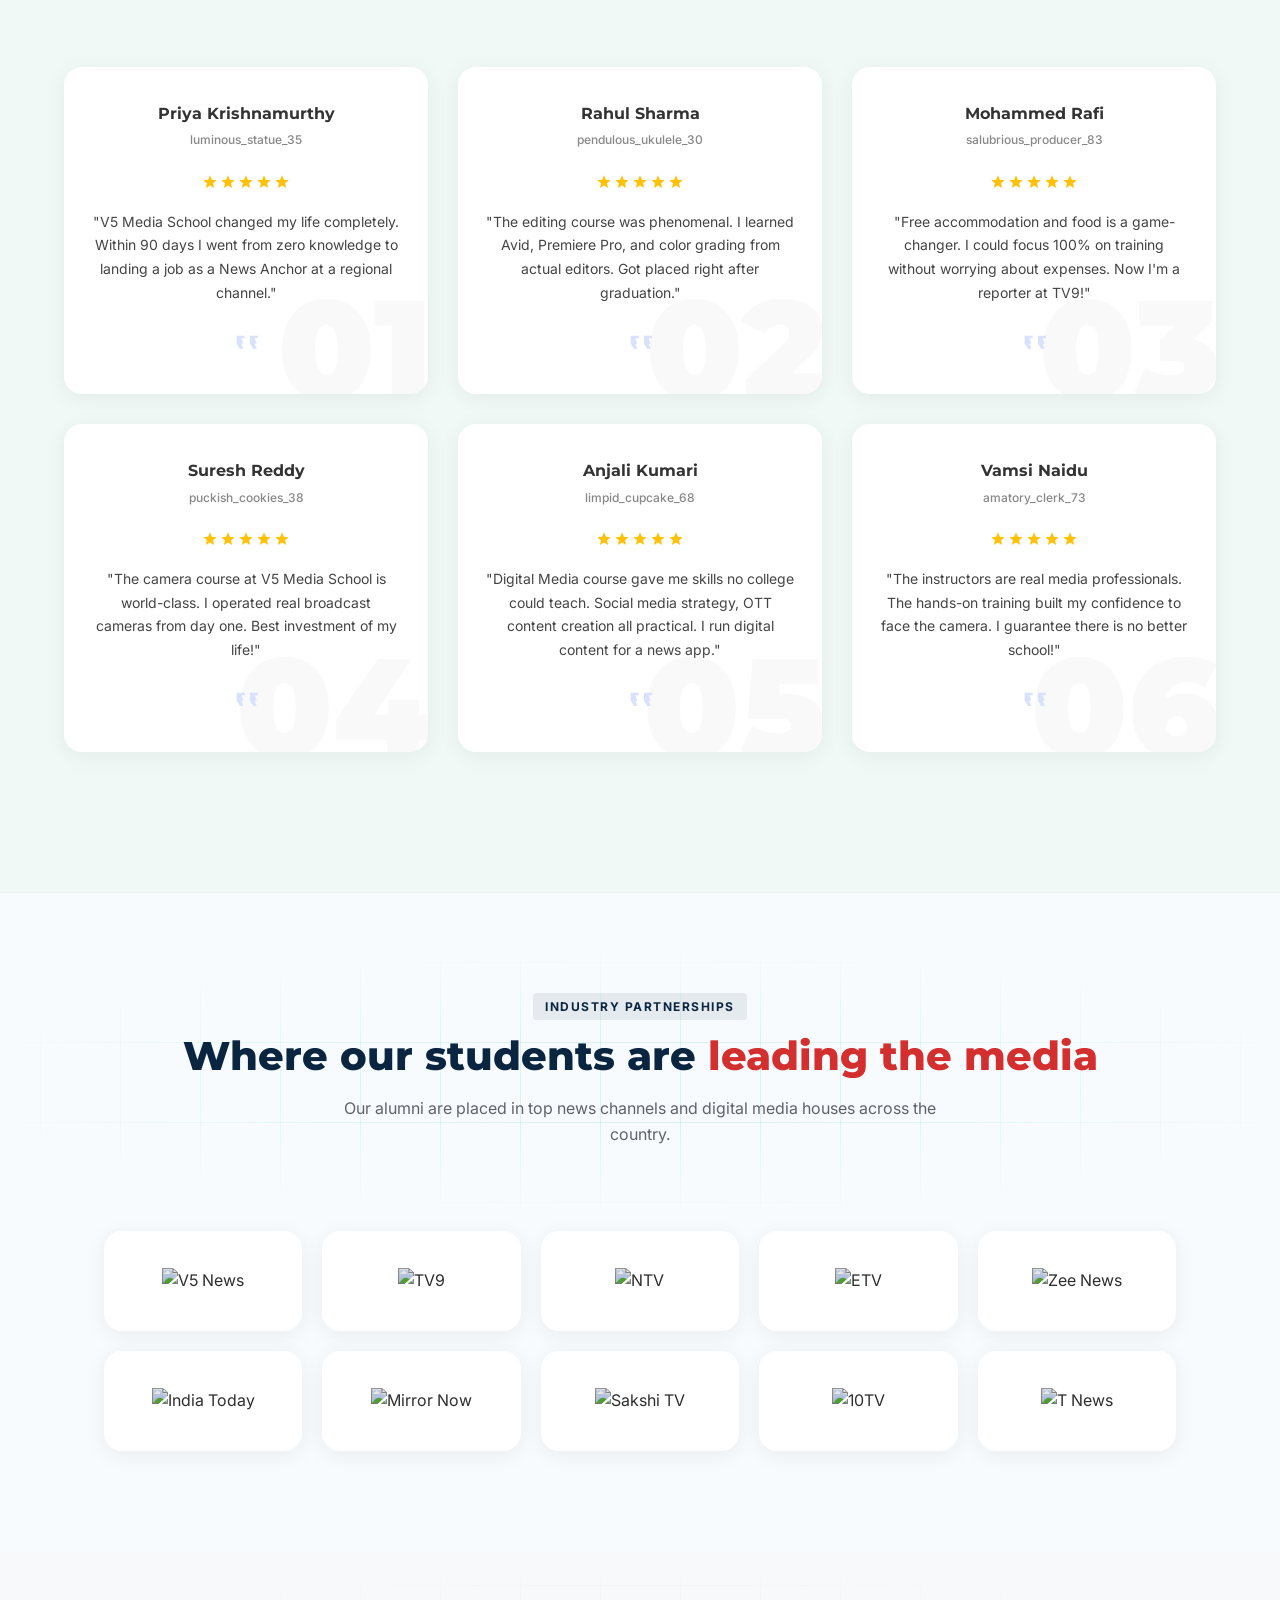
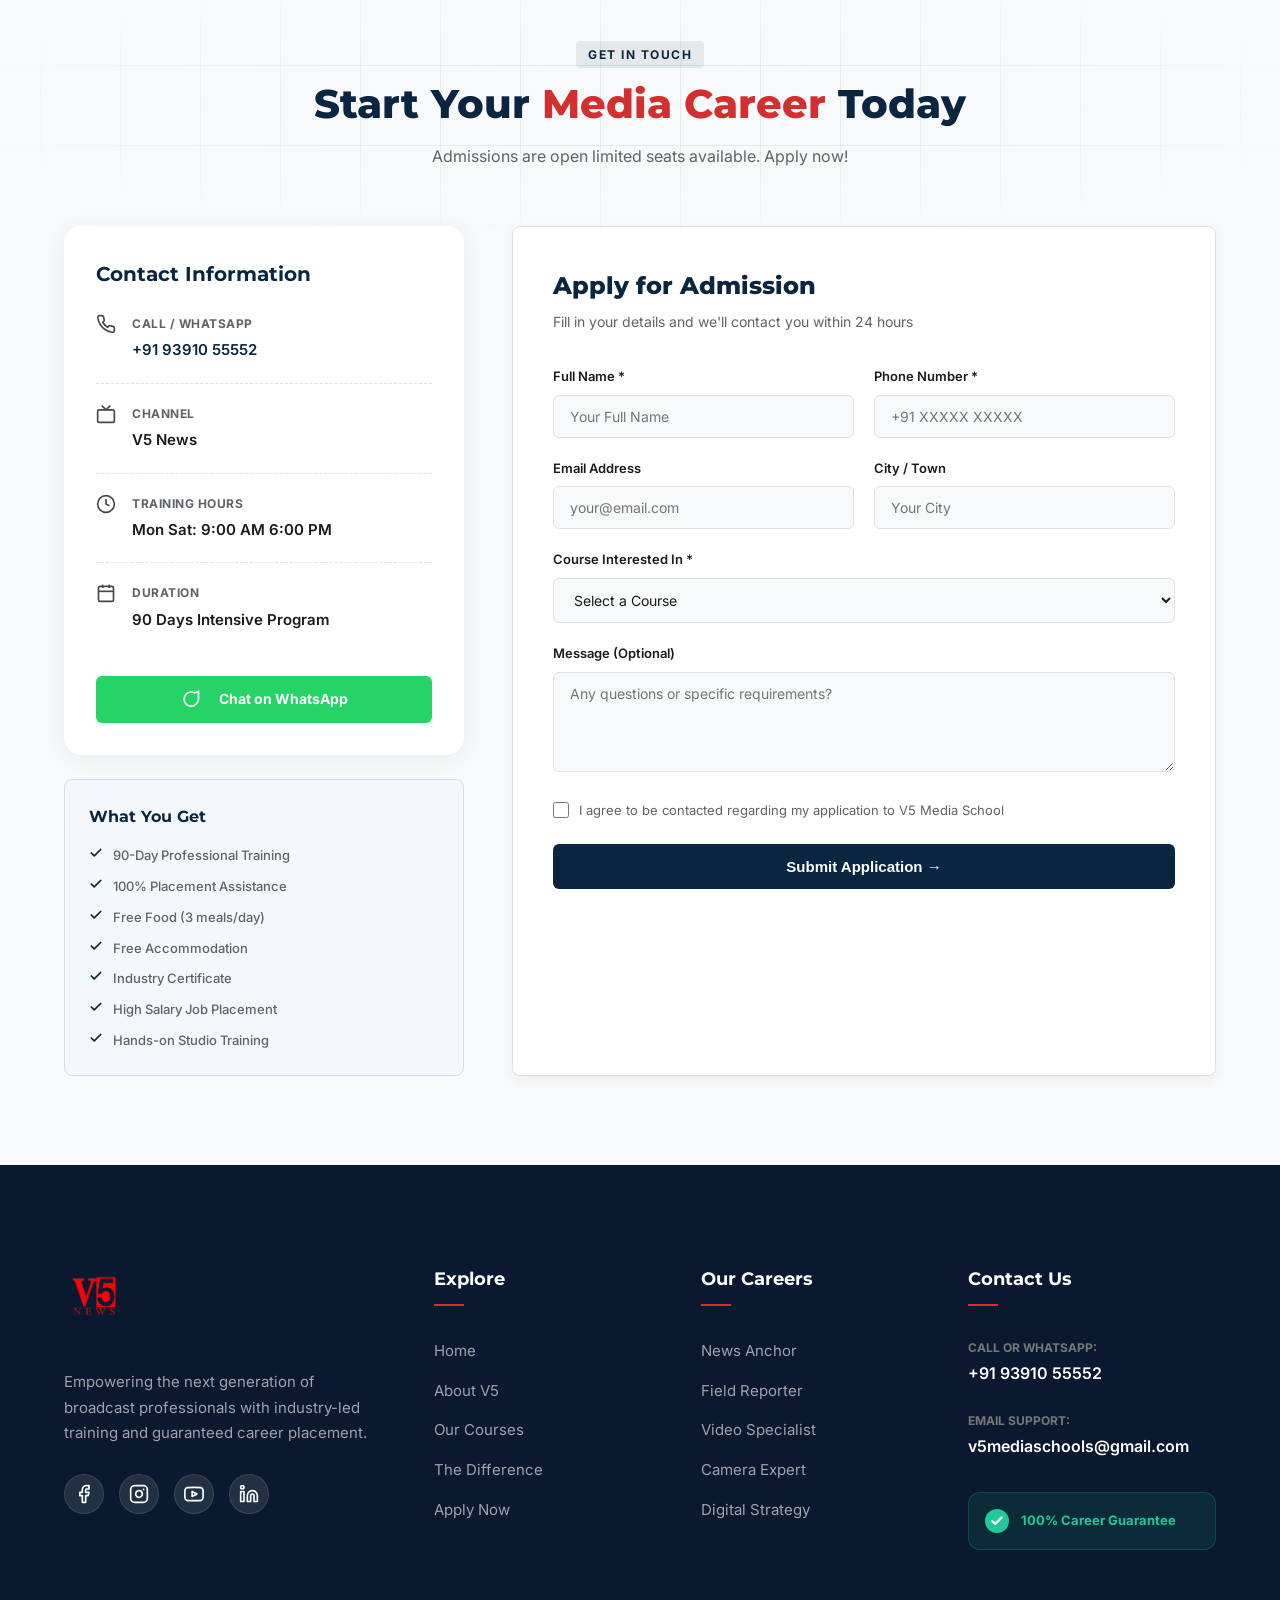
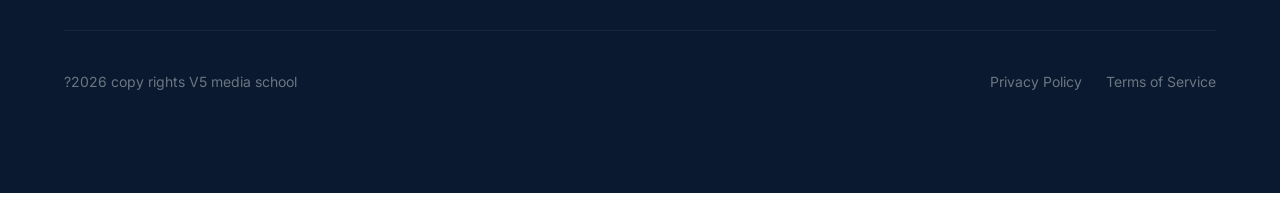
==== commit 120b11ea: "Working on Changes for frotend UI Betterment" ====
--- a/index.html
+++ b/index.html
@@ -4,7 +4,7 @@
 <head>
   <meta charset="UTF-8" />
   <meta name="viewport" content="width=device-width, initial-scale=1.0" />
-  <title>V5 Media School � 100% Placement Guaranteed | Training & Jobs</title>
+  <title>V5 Media School  100% Placement Guaranteed | Training & Jobs</title>
   <meta name="description"
     content="V5 Media School offers 90-day professional training in News Reading, Reporting, Editing, Camera & Digital Media with 100% placement guarantee, free food & accommodation." />
   <meta name="keywords"
@@ -25,14 +25,14 @@
     <div class="ticker-label">BREAKING</div>
     <div class="ticker-track">
       <div class="ticker-content">
-        ?? V5 Media School Launching on 10 April 2026 &nbsp;&bull;&nbsp;
-        ?? 100% Placement Guaranteed &nbsp;&bull;&nbsp;
-        ?? 90-Day Intensive Training &nbsp;&bull;&nbsp;
-        News Reading � Reporting � Editing � Camera � Digital Media &nbsp;&bull;&nbsp;
-        ?? Free Food & Accommodation &nbsp;&bull;&nbsp;
-        ?? High Salary Jobs &nbsp;&bull;&nbsp;
-        ?? +91 93910 55552 &nbsp;&bull;&nbsp;
-        ?? www.v5mediaschool.in &nbsp;&bull;&nbsp;
+        🔥 V5 Media School Launching on 10 April 2026 &nbsp;&bull;&nbsp;
+        🌟 100% Placement Guaranteed &nbsp;&bull;&nbsp;
+        🎓 90-Day Intensive Training &nbsp;&bull;&nbsp;
+        🎥 News Reading | Reporting | Editing | Camera | Digital Media &nbsp;&bull;&nbsp;
+        🍱 Free Food & Accommodation &nbsp;&bull;&nbsp;
+        💰 High Salary Jobs &nbsp;&bull;&nbsp;
+        📞 +91 93910 55552 &nbsp;&bull;&nbsp;
+        🌐 www.v5mediaschool.in &nbsp;&bull;&nbsp;
       </div>
     </div>
   </div>
@@ -71,7 +71,7 @@
         </button>
         <div class="dropdown-menu" style="right: 0; left: auto; min-width: 180px; margin-top: 15px;">
           <a href="tel:+919391055552" class="dropdown-item">Call Now</a>
-          <a href="contact-us.html" class="dropdown-item">Apply for Free</a>
+          <a href="index.html#contact" class="dropdown-item">Apply for Free</a>
           <a href="https://wa.me/919391055552" class="dropdown-item" target="_blank">WhatsApp</a>
         </div>
       </div>
@@ -134,7 +134,7 @@
         </ul>
 
         <div class="hero-actions-left">
-          <a href="#courses" class="btn-explore">Explore Program ?</a>
+          <a href="#courses" class="btn-explore">Explore Program &rarr;</a>
         </div>
       </div>
 
@@ -563,7 +563,7 @@
               </svg>
             </div>
             <h3>100% Placement Guarantee</h3>
-            <p>We don't just train you � we place you. Our dedicated placement cell works tirelessly until every student
+            <p>We don't just train you  we place you. Our dedicated placement cell works tirelessly until every student
               is employed.</p>
           </div>
           <div class="why-card why-card-featured reveal reveal-up delay-200">
@@ -634,7 +634,7 @@
           <div class="timeline-item">
             <div class="timeline-dot">1</div>
             <div class="timeline-content">
-              <h4>Days 1�15: Foundation</h4>
+              <h4>Days 115: Foundation</h4>
               <p>Media industry overview, language skills, on-camera basics, and studio orientation</p>
             </div>
           </div>
@@ -642,7 +642,7 @@
           <div class="timeline-item">
             <div class="timeline-dot">2</div>
             <div class="timeline-content">
-              <h4>Days 16�45: Core Training</h4>
+              <h4>Days 1645: Core Training</h4>
               <p>Intensive hands-on practice in your chosen specialization with daily mock sessions</p>
             </div>
           </div>
@@ -650,7 +650,7 @@
           <div class="timeline-item">
             <div class="timeline-dot">3</div>
             <div class="timeline-content">
-              <h4>Days 46�75: Live Practice</h4>
+              <h4>Days 4675: Live Practice</h4>
               <p>Real newsroom assignments, field exercises, and live broadcast participation</p>
             </div>
           </div>
@@ -658,7 +658,7 @@
           <div class="timeline-item">
             <div class="timeline-dot">4</div>
             <div class="timeline-content">
-              <h4>Days 76�90: Placement</h4>
+              <h4>Days 7690: Placement</h4>
               <p>Portfolio creation, interview preparation, and job placement with placement cell support</p>
             </div>
           </div>
@@ -674,7 +674,7 @@
         <div class="ceo-image-wrap reveal reveal-left">
           <div class="ceo-img-glow"></div>
           <div class="ceo-img-frame">
-            <img src="ceo_portrait.png" alt="Venkatesh Kadakanchi � CEO V5 News" class="ceo-img" />
+            <img src="ceo_portrait.png" alt="Venkatesh Kadakanchi  CEO V5 News" class="ceo-img" />
           </div>
           <div class="ceo-badge-card">
             <span class="ceo-badge-title">CEO</span>
@@ -692,7 +692,7 @@
                 fill="var(--blue-primary)" fill-opacity="0.05" />
             </svg>
             <p class="ceo-quote-text">"Every person who joins V5 Media School will leave with a job. That is our
-              promise, our commitment, and our guarantee. We don't train you to just be better � we train you to be
+              promise, our commitment, and our guarantee. We don't train you to just be better  we train you to be
               employed."</p>
             <div class="ceo-signature">
               <span class="sig-font">Kadakanchi Venkatesh</span>
@@ -725,7 +725,7 @@
         <div class="offer-left">
           <span class="offer-badge">LIMITED TIME OFFER</span>
           <h2 class="offer-title">FREE Food & Accommodation<br />For All Students!</h2>
-          <p class="offer-desc">Join V5 Media School and focus entirely on your training � we cover your food and stay
+          <p class="offer-desc">Join V5 Media School and focus entirely on your training  we cover your food and stay
             for the full 90 days. No hidden charges!</p>
         </div>
         <div class="offer-right">
@@ -763,7 +763,7 @@
               <span>High Salary Job Placement</span>
             </div>
           </div>
-          <a href="#contact" class="offer-btn" id="offer-enroll-btn">Enroll Today ?</a>
+          <a href="#contact" class="offer-btn" id="offer-enroll-btn">Enroll Today &rarr;</a>
         </div>
       </div>
     </div>
@@ -922,7 +922,7 @@
               </svg>
             </div>
             <p class="t-text">"Digital Media course gave me skills no college could teach. Social media strategy, OTT
-              content creation � all practical. I run digital content for a news app."</p>
+              content creation  all practical. I run digital content for a news app."</p>
             <div class="t-quote-icon">
               <svg width="32" height="32" viewBox="0 0 24 24" fill="none" xmlns="http://www.w3.org/2000/svg">
                 <path d="M10 11L8.5 7H11V5H5V11L7.5 15H10L8.5 11H10ZM20 11L18.5 7H21V5H15V11L17.5 15H20L18.5 11H20Z"
@@ -1055,7 +1055,7 @@
       <div class="section-header reveal reveal-up">
         <span class="section-tag">Get In Touch</span>
         <h2 class="section-title">Start Your <span class="highlight">Media Career</span> Today</h2>
-        <p class="section-subtitle">Admissions are open � limited seats available. Apply now!</p>
+        <p class="section-subtitle">Admissions are open  limited seats available. Apply now!</p>
       </div>
       <div class="contact-grid">
         <div class="contact-info reveal reveal-left">
@@ -1092,7 +1092,7 @@
                 </svg></span>
               <div>
                 <strong>Training Hours</strong>
-                <span>Mon � Sat: 9:00 AM � 6:00 PM</span>
+                <span>Mon  Sat: 9:00 AM  6:00 PM</span>
               </div>
             </div>
             <div class="contact-item">
@@ -1196,7 +1196,7 @@
               <label for="terms-check">I agree to be contacted regarding my application to V5 Media School</label>
             </div>
             <button type="submit" class="form-submit-btn" id="submit-btn">
-              <span class="btn-text">Submit Application ?</span>
+              <span class="btn-text">Submit Application &rarr;</span>
               <span class="btn-loader" style="display:none;">Sending...</span>
             </button>
             <div class="form-success" id="form-success" style="display:none;">
@@ -1225,7 +1225,7 @@
       <div class="footer-grid">
         <div class="footer-col brand-col">
           <div class="footer-logo">
-            <img src="v5_logo.png" alt="V5 Media School Logo" class="footer-logo-img">
+            <a href="index.html"><img src="v5_logo.png" alt="V5 Media School Logo" class="footer-logo-img"></a>
           </div>
           <p>Empowering the next generation of broadcast professionals with industry-led training and guaranteed career
             placement.</p>
--- a/style.css
+++ b/style.css
@@ -147,9 +147,7 @@
 .navbar.transparent-start:not(.scrolled) .nav-dropdown > button svg {
   stroke: rgba(255, 255, 255, 0.9);
 }
-.navbar.transparent-start:not(.scrolled) .nav-logo img {
-  filter: brightness(0) invert(1);
-}
+.navbar.transparent-start:not(.scrolled) .nav-logo img { filter: none; }
 .navbar.transparent-start:not(.scrolled) .nav-cta {
   background: rgba(255,255,255,0.1);
   color: #fff;
@@ -353,9 +351,11 @@
 .hero {
   padding: 170px 24px 80px;
   margin-top: -90px;
-  background: linear-gradient(135deg, #0a0000 0%, #3a0000 50%, #000000 100%);
-  background-size: 400% 400%;
-  animation: gradientBG 25s ease infinite;
+  background-color: #03010a;
+  background-image: 
+    radial-gradient(ellipse at 15% 45%, rgba(220, 20, 50, 0.3) 0%, transparent 60%),
+    radial-gradient(ellipse at 85% 40%, rgba(20, 50, 220, 0.25) 0%, transparent 60%),
+    radial-gradient(ellipse at 50% 100%, rgba(20, 80, 255, 0.3) 0%, transparent 65%);
   min-height: calc(100vh - 116px);
   display: flex;
   align-items: center;
@@ -4021,32 +4021,27 @@
   z-index: 1;
 }
 
-.section-header::before, .acfm-header::before {
+.section-header::before, .acfm-header::before, .acfm-title::before, .page-header::before, .ch-title::before {
   content: "";
   position: absolute;
-  top: 45%;
+  top: 50%;
   left: 50%;
-  width: 130px;
-  height: 130px;
-  border: 4px solid rgba(0, 0, 0, 0.03);
-  transform: translate(-50%, -50%) rotate(15deg);
+  transform: translate(-50%, -50%);
+  width: 120vw;
+  height: 300px;
+  background-image: 
+    linear-gradient(rgba(45, 200, 150, 0.15) 1px, transparent 1px),
+    linear-gradient(90deg, rgba(45, 200, 150, 0.15) 1px, transparent 1px);
+  background-size: 80px 80px;
+  background-position: center;
   z-index: -1;
   pointer-events: none;
-  border-radius: 12px;
+  -webkit-mask-image: radial-gradient(ellipse at center, rgba(0,0,0,1) 20%, rgba(0,0,0,0) 65%);
+  mask-image: radial-gradient(ellipse at center, rgba(0,0,0,1) 20%, rgba(0,0,0,0) 65%);
 }
 
 .section-header::after, .acfm-header::after {
-  content: "";
-  position: absolute;
-  top: 35%;
-  left: 52%;
-  width: 90px;
-  height: 90px;
-  background: rgba(0, 0, 0, 0.02);
-  transform: translate(-50%, -50%) rotate(40deg);
-  z-index: -1;
-  pointer-events: none;
-  border-radius: 16px;
+  display: none !important;
 }
 
 /* 2. Glowing shadow overlay for all cards, borderless, border-radius */
@@ -4098,3 +4093,15 @@
 .t-card:hover::after {
   color: rgba(220, 20, 60, 0.07);
 }
+
+.footer-logo-img {
+  height: 60px;
+  width: auto;
+  display: block;
+  margin-bottom: 20px;
+}
+
+.acfm-title, .page-header, .ch-title {
+  position: relative;
+  z-index: 1;
+}
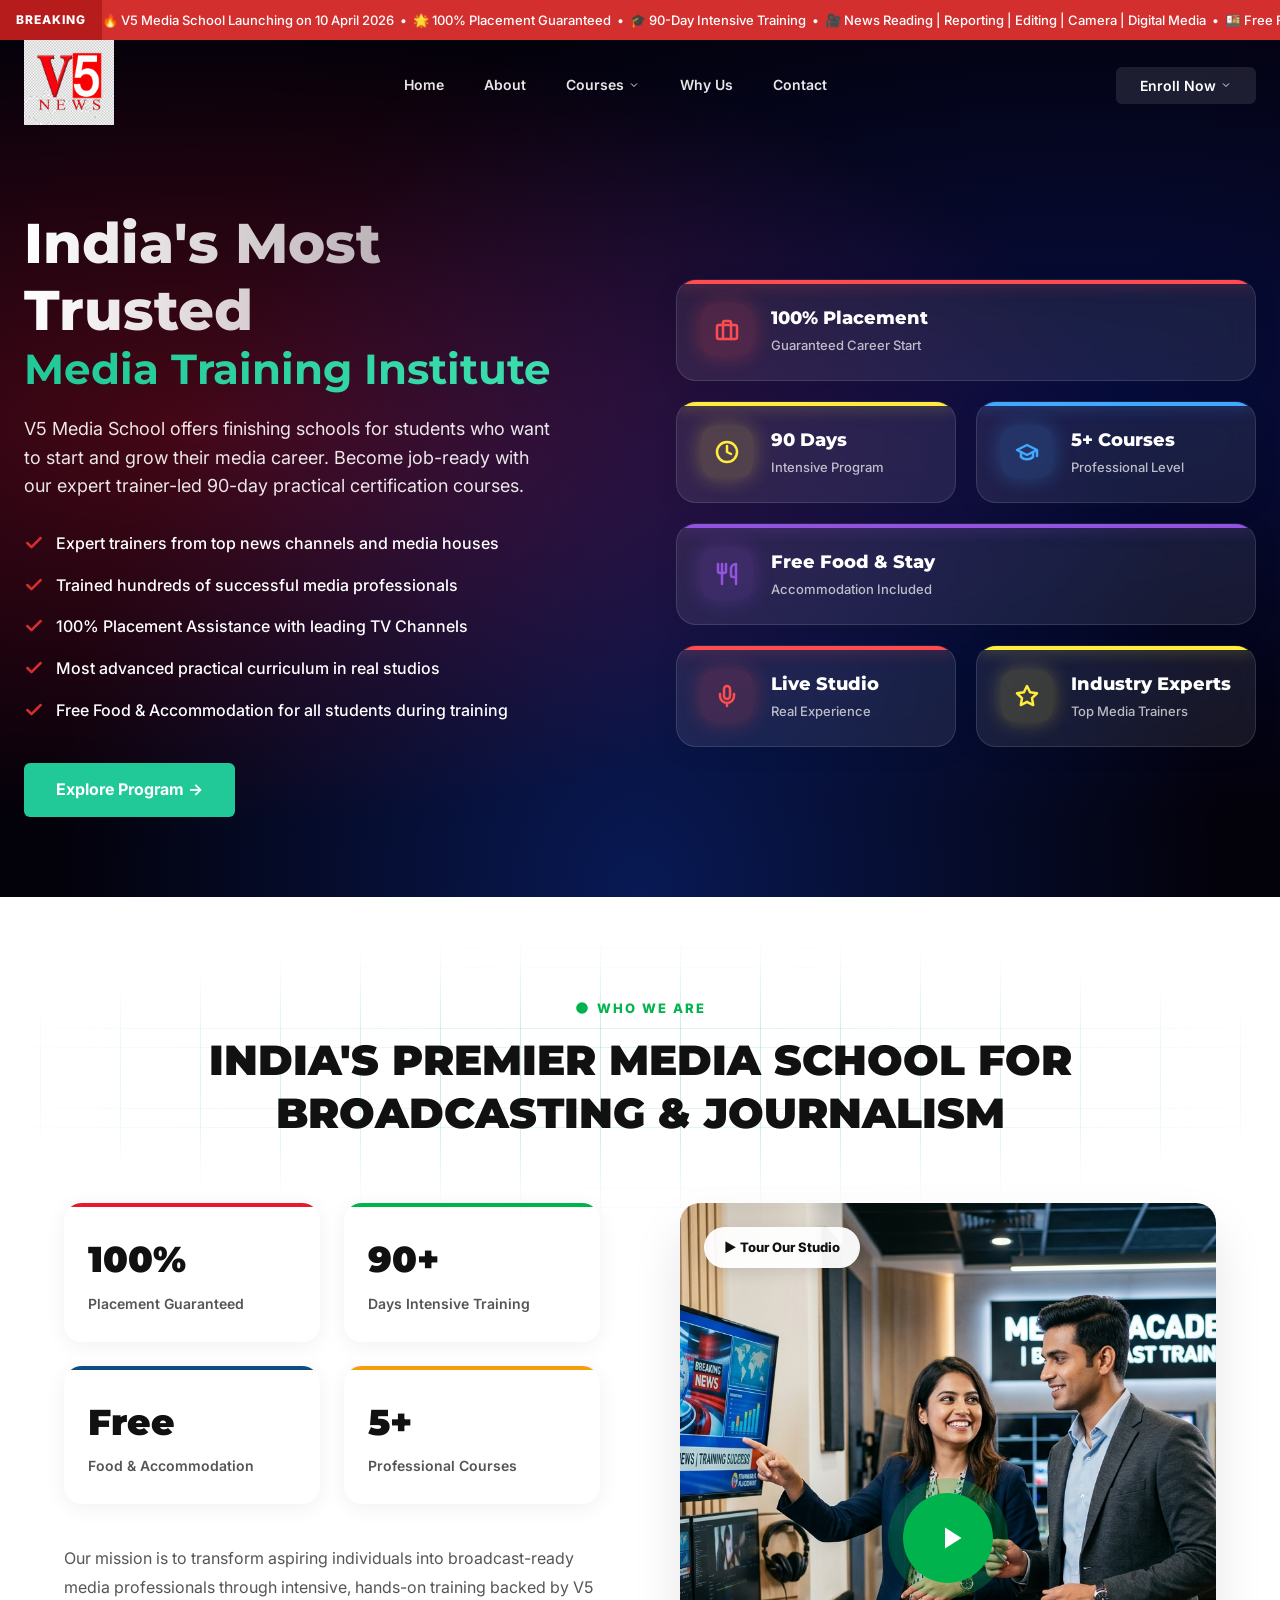
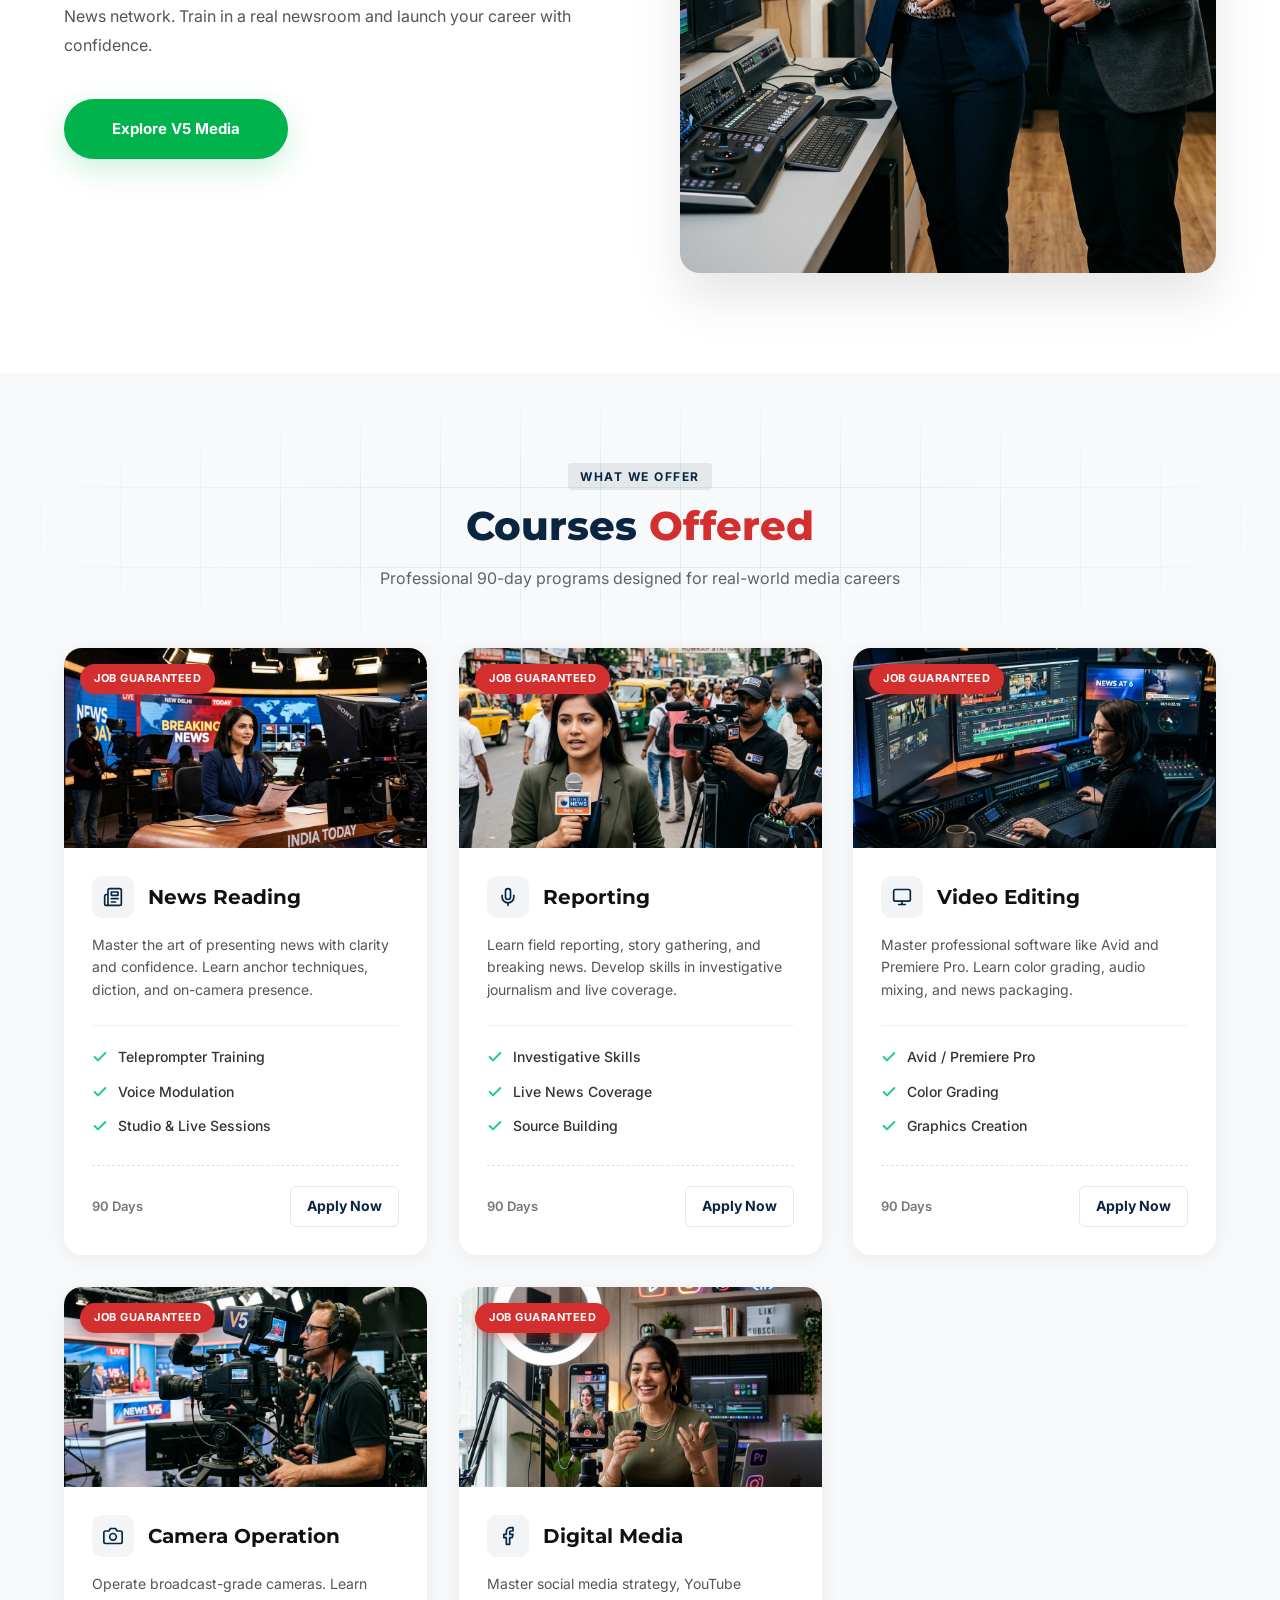
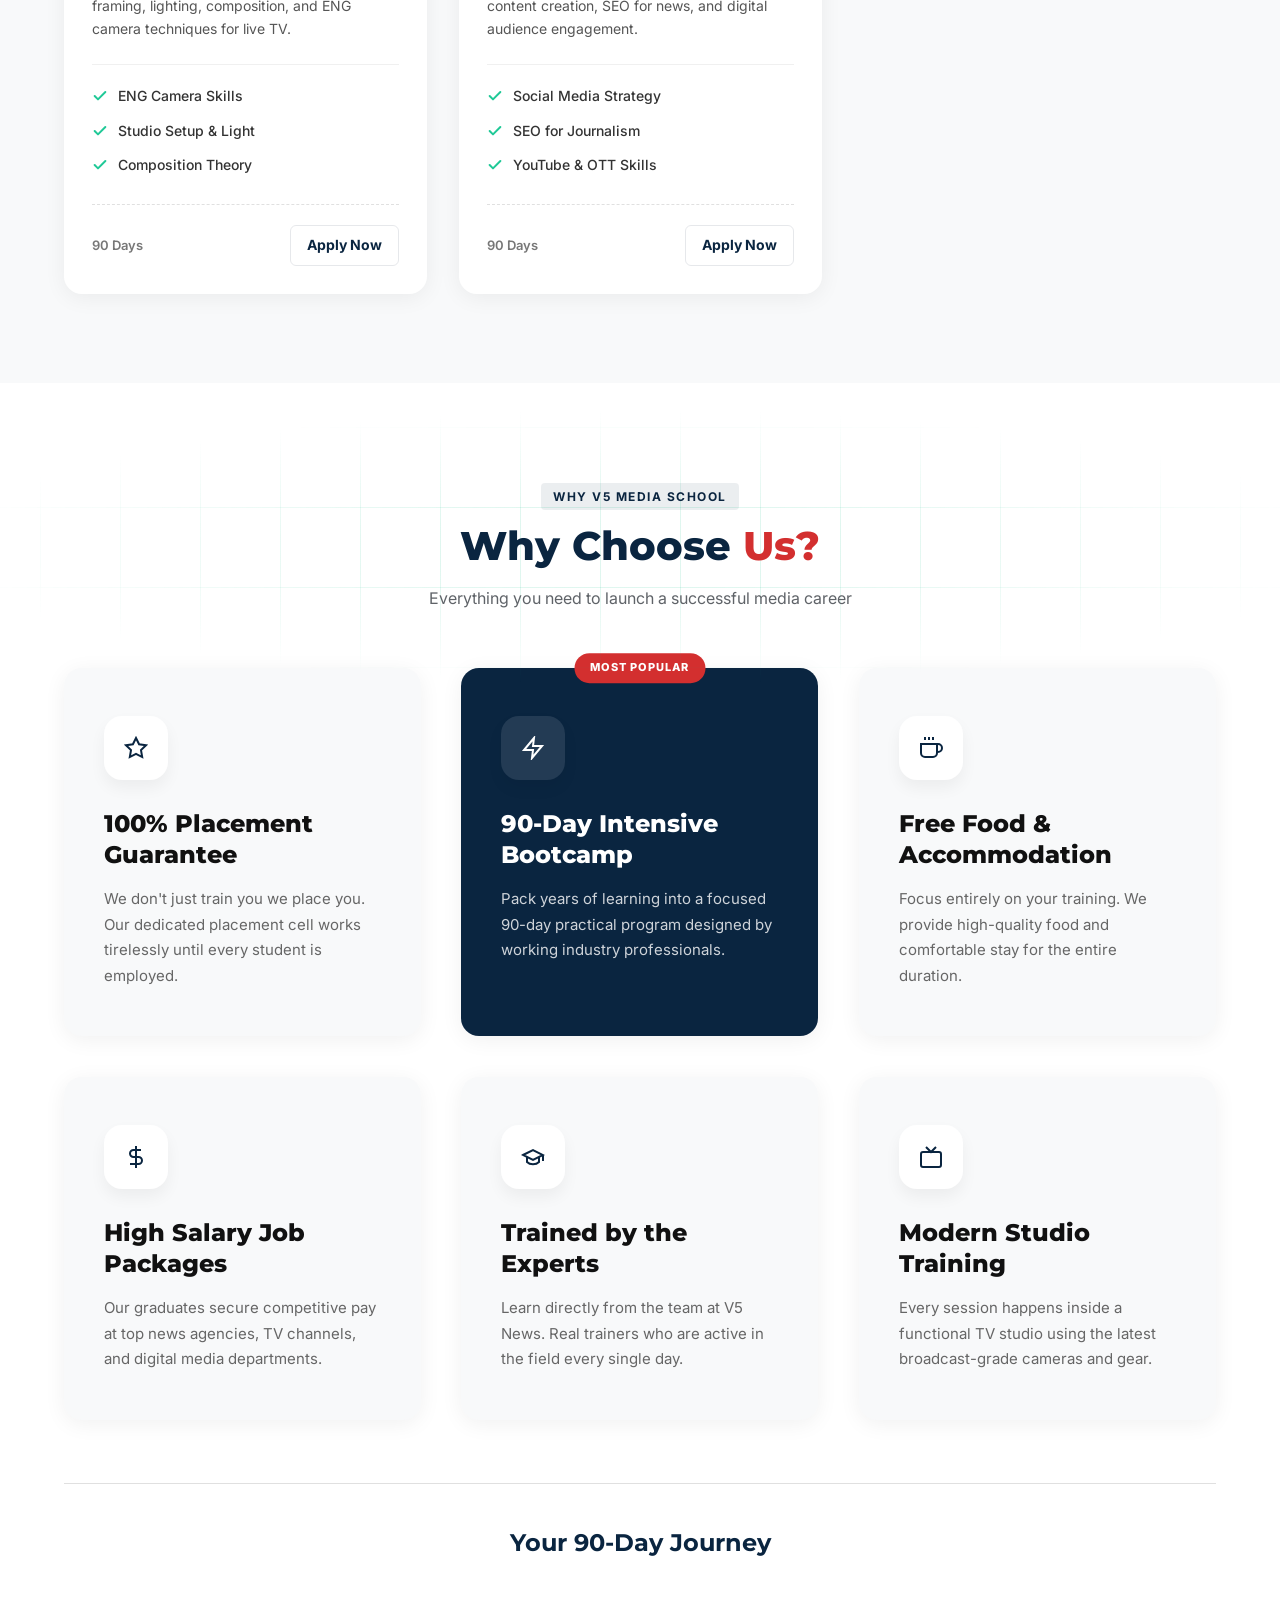
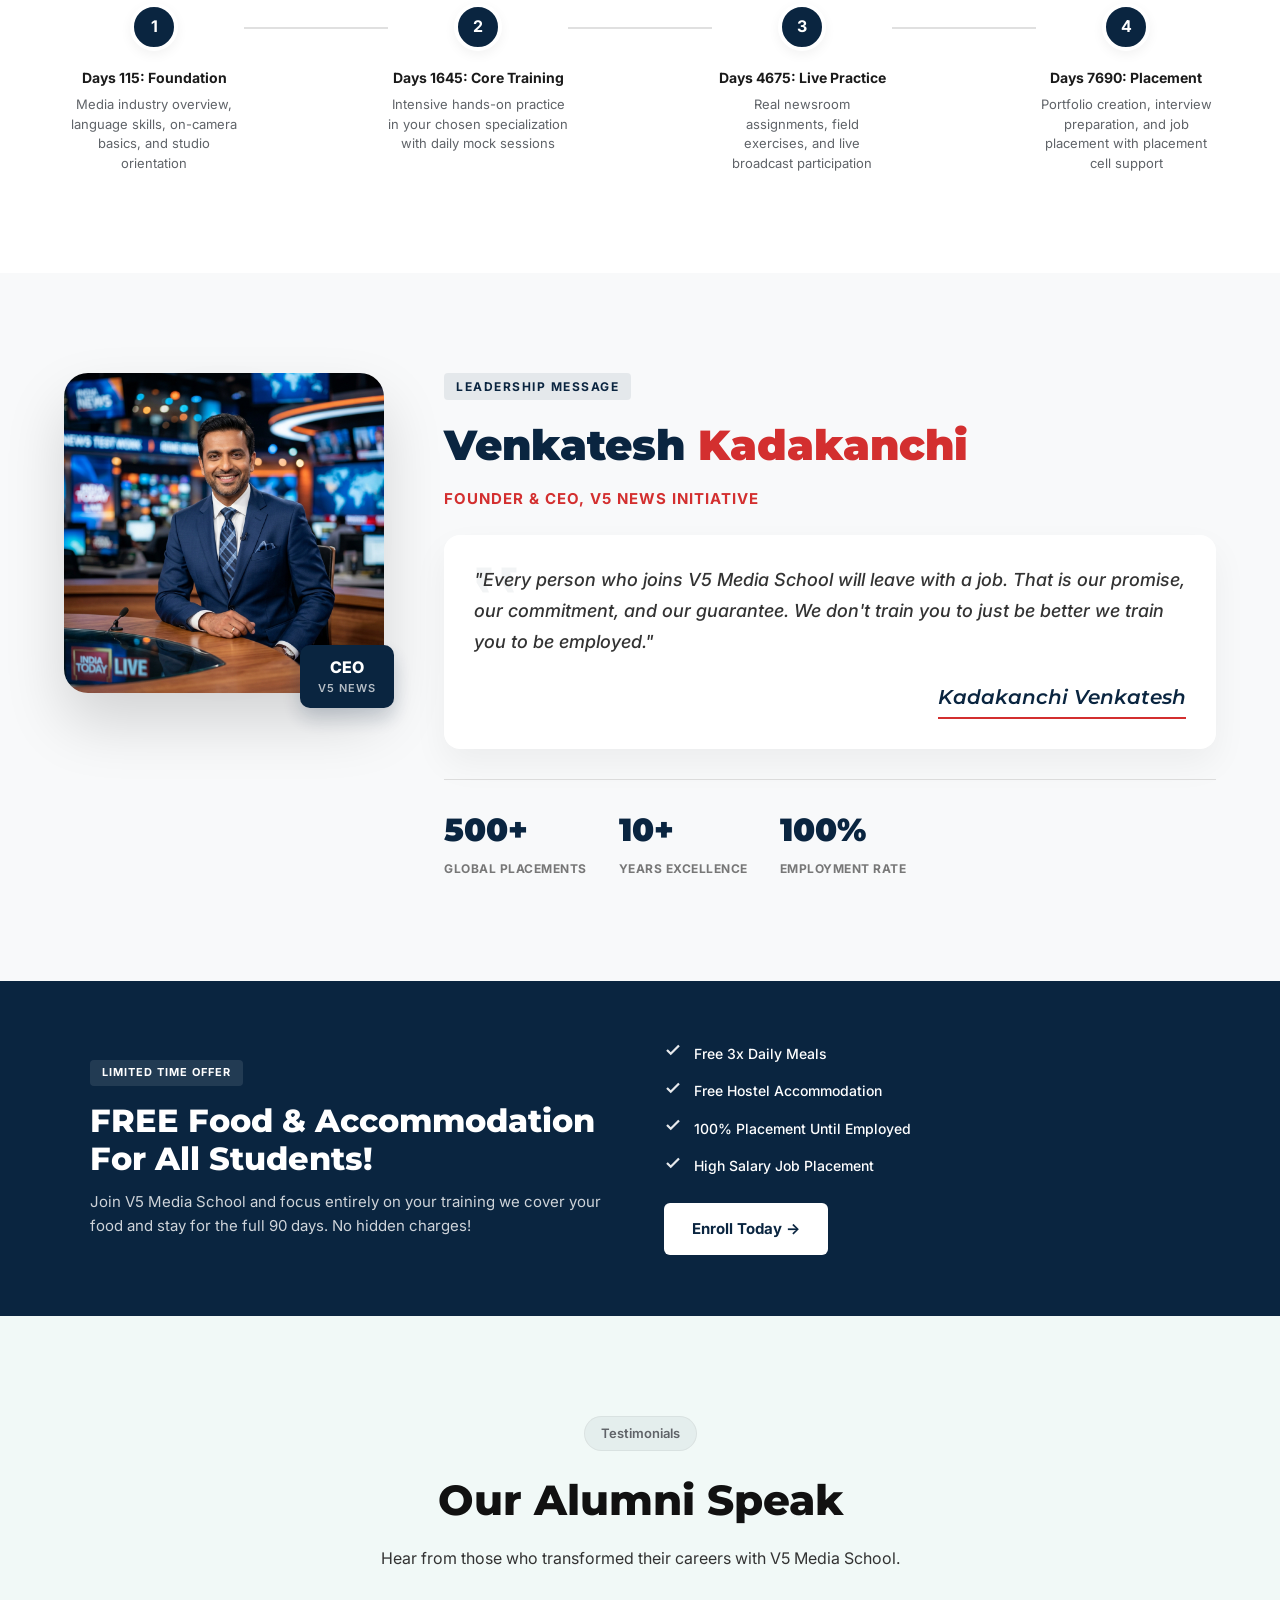
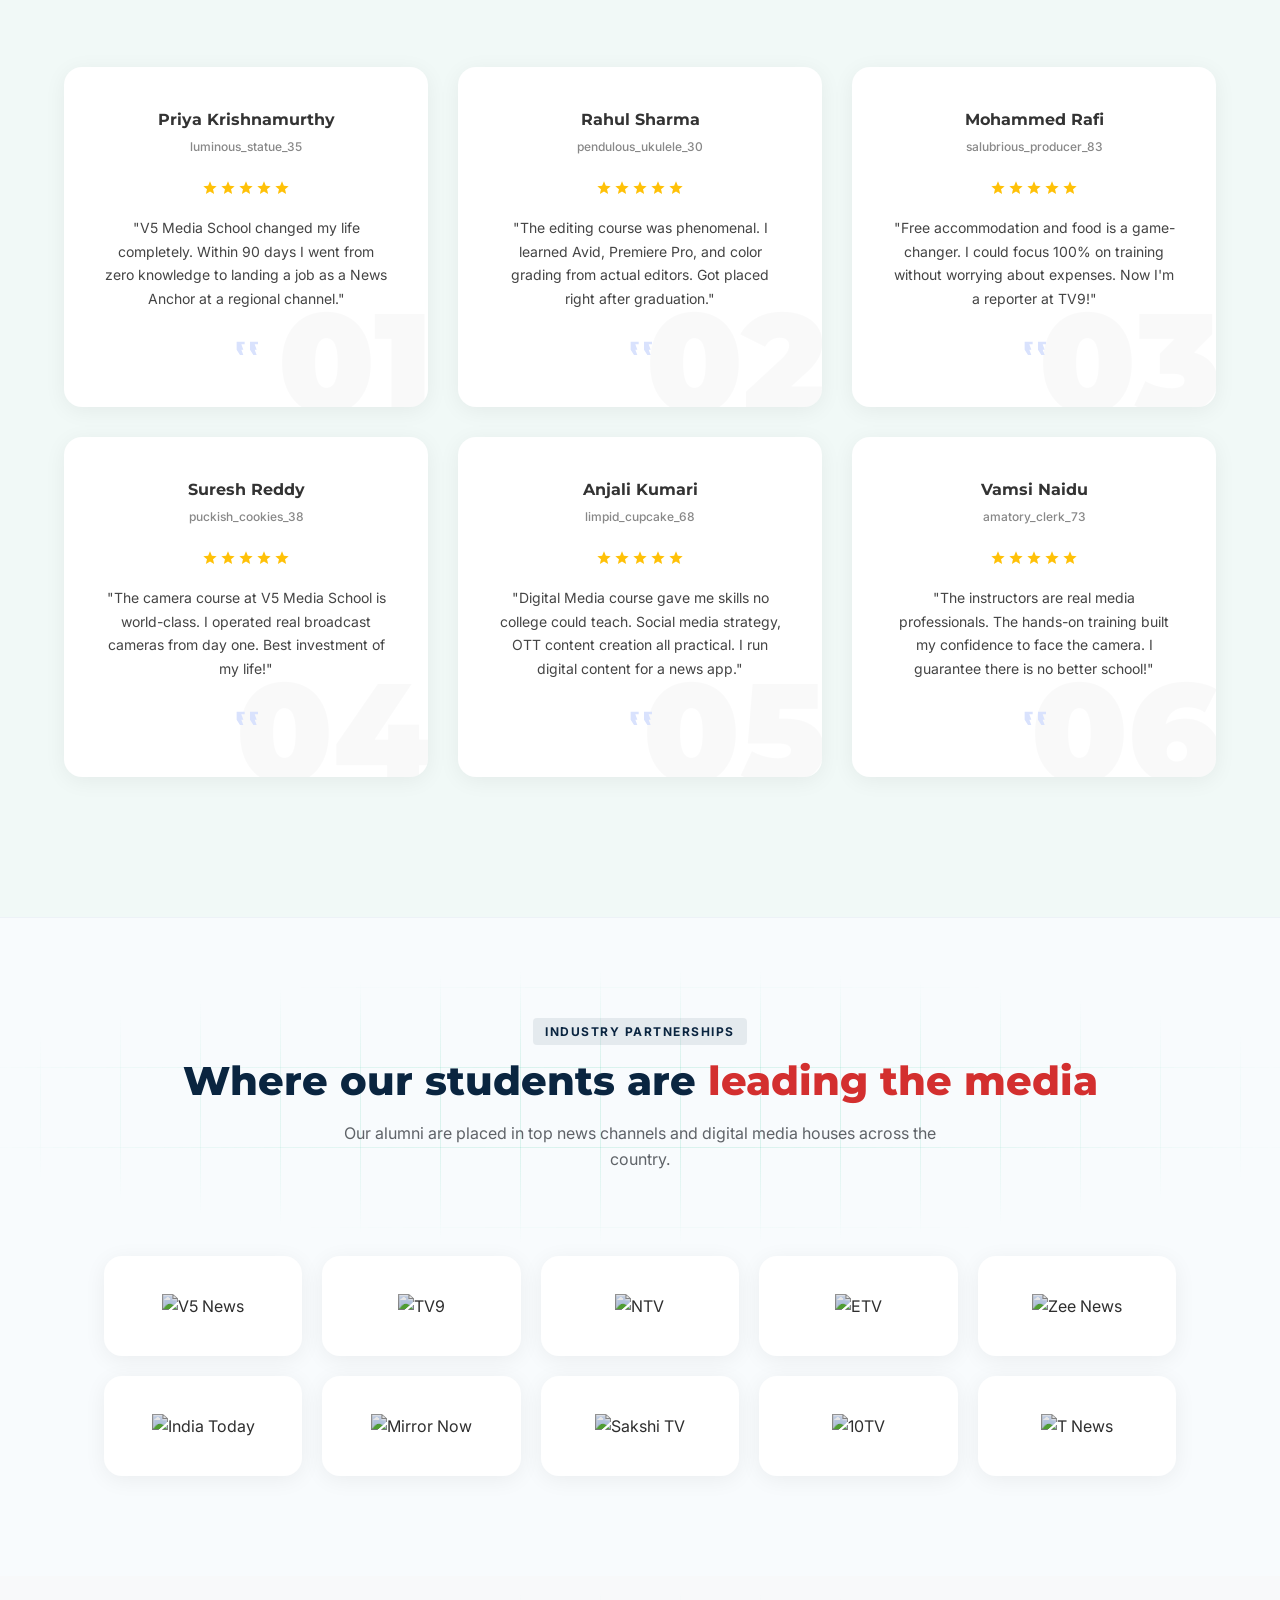
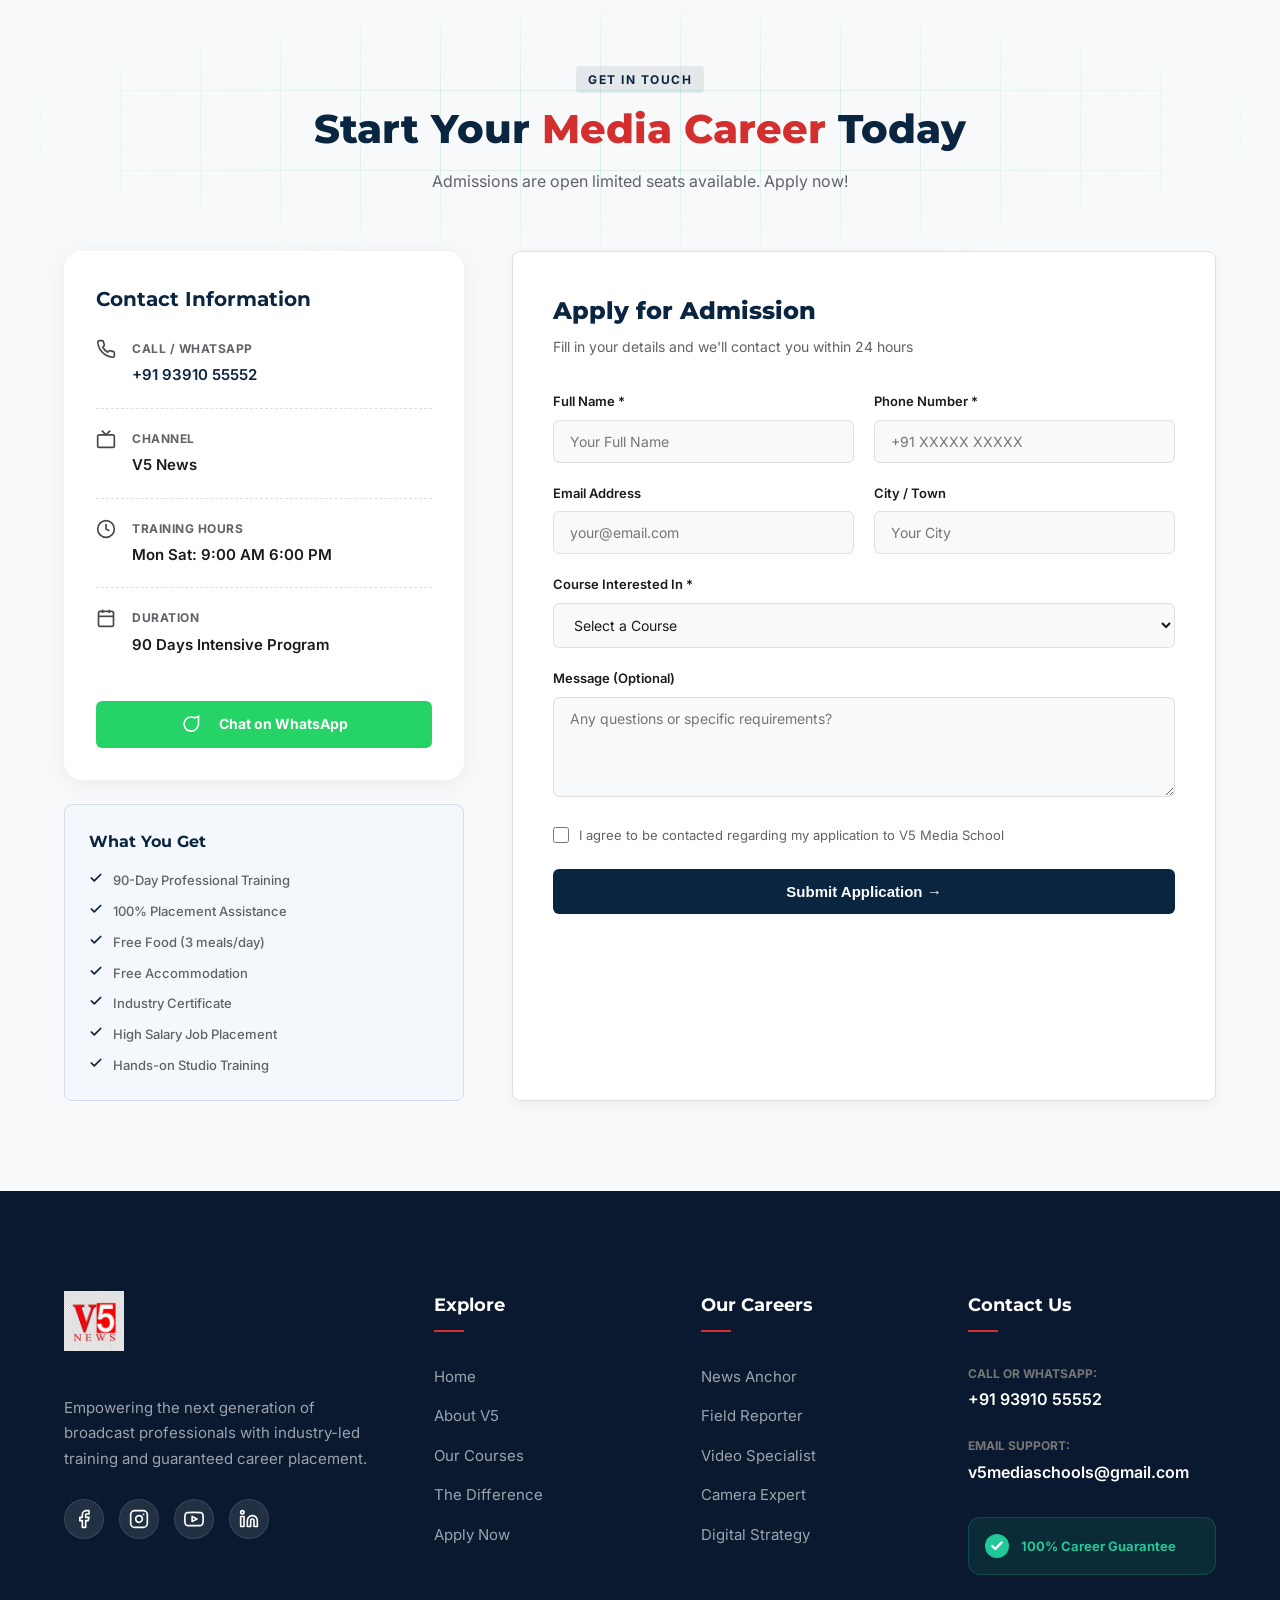
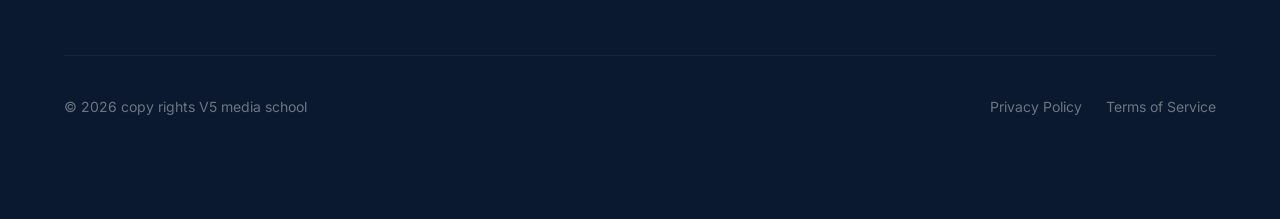
==== commit 93483560: "Working on logo Update" ====
--- a/index.html
+++ b/index.html
@@ -1308,7 +1308,7 @@
 
       <div class="footer-bottom">
         <div class="bottom-content">
-          <p>?2026 copy rights V5 media school</p>
+          <p>&copy; 2026 copy rights V5 media school</p>
           <div class="bottom-links">
             <a href="privacy-policy.html">Privacy Policy</a>
             <a href="terms-of-service.html">Terms of Service</a>
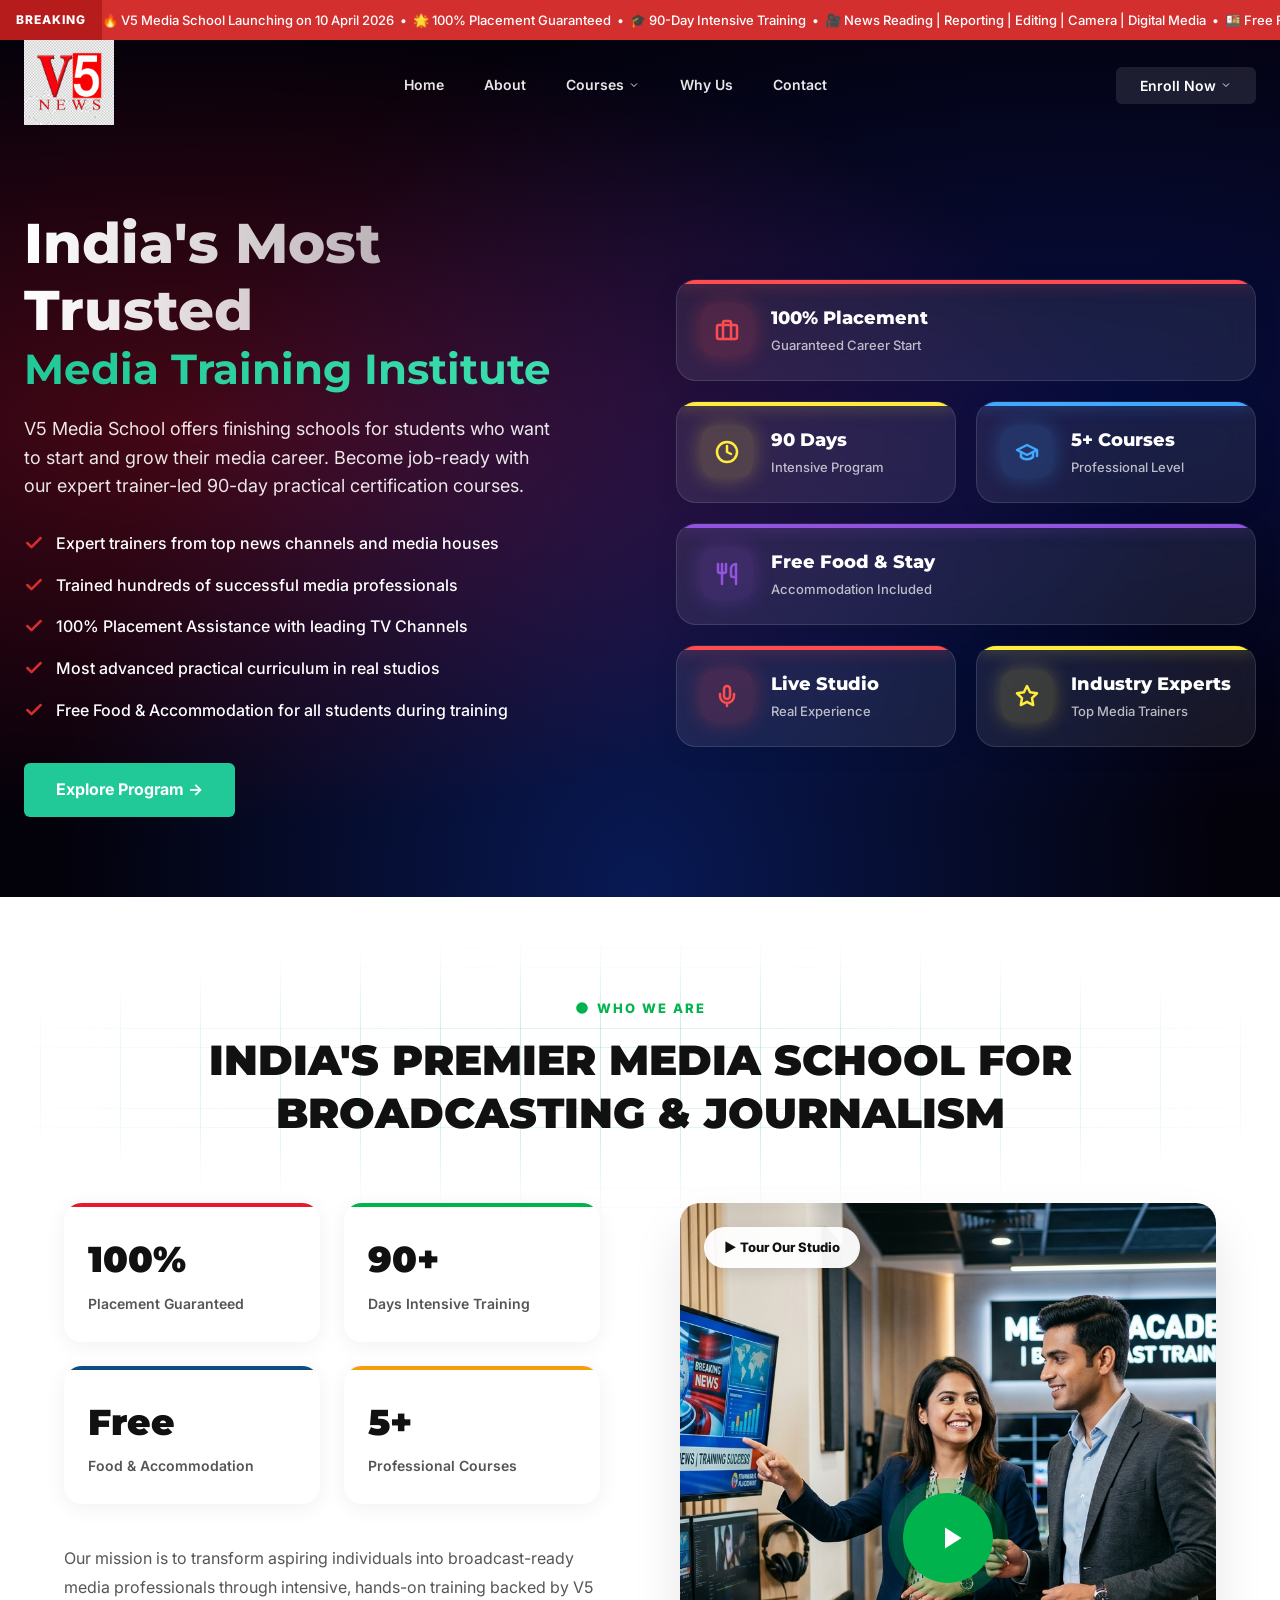
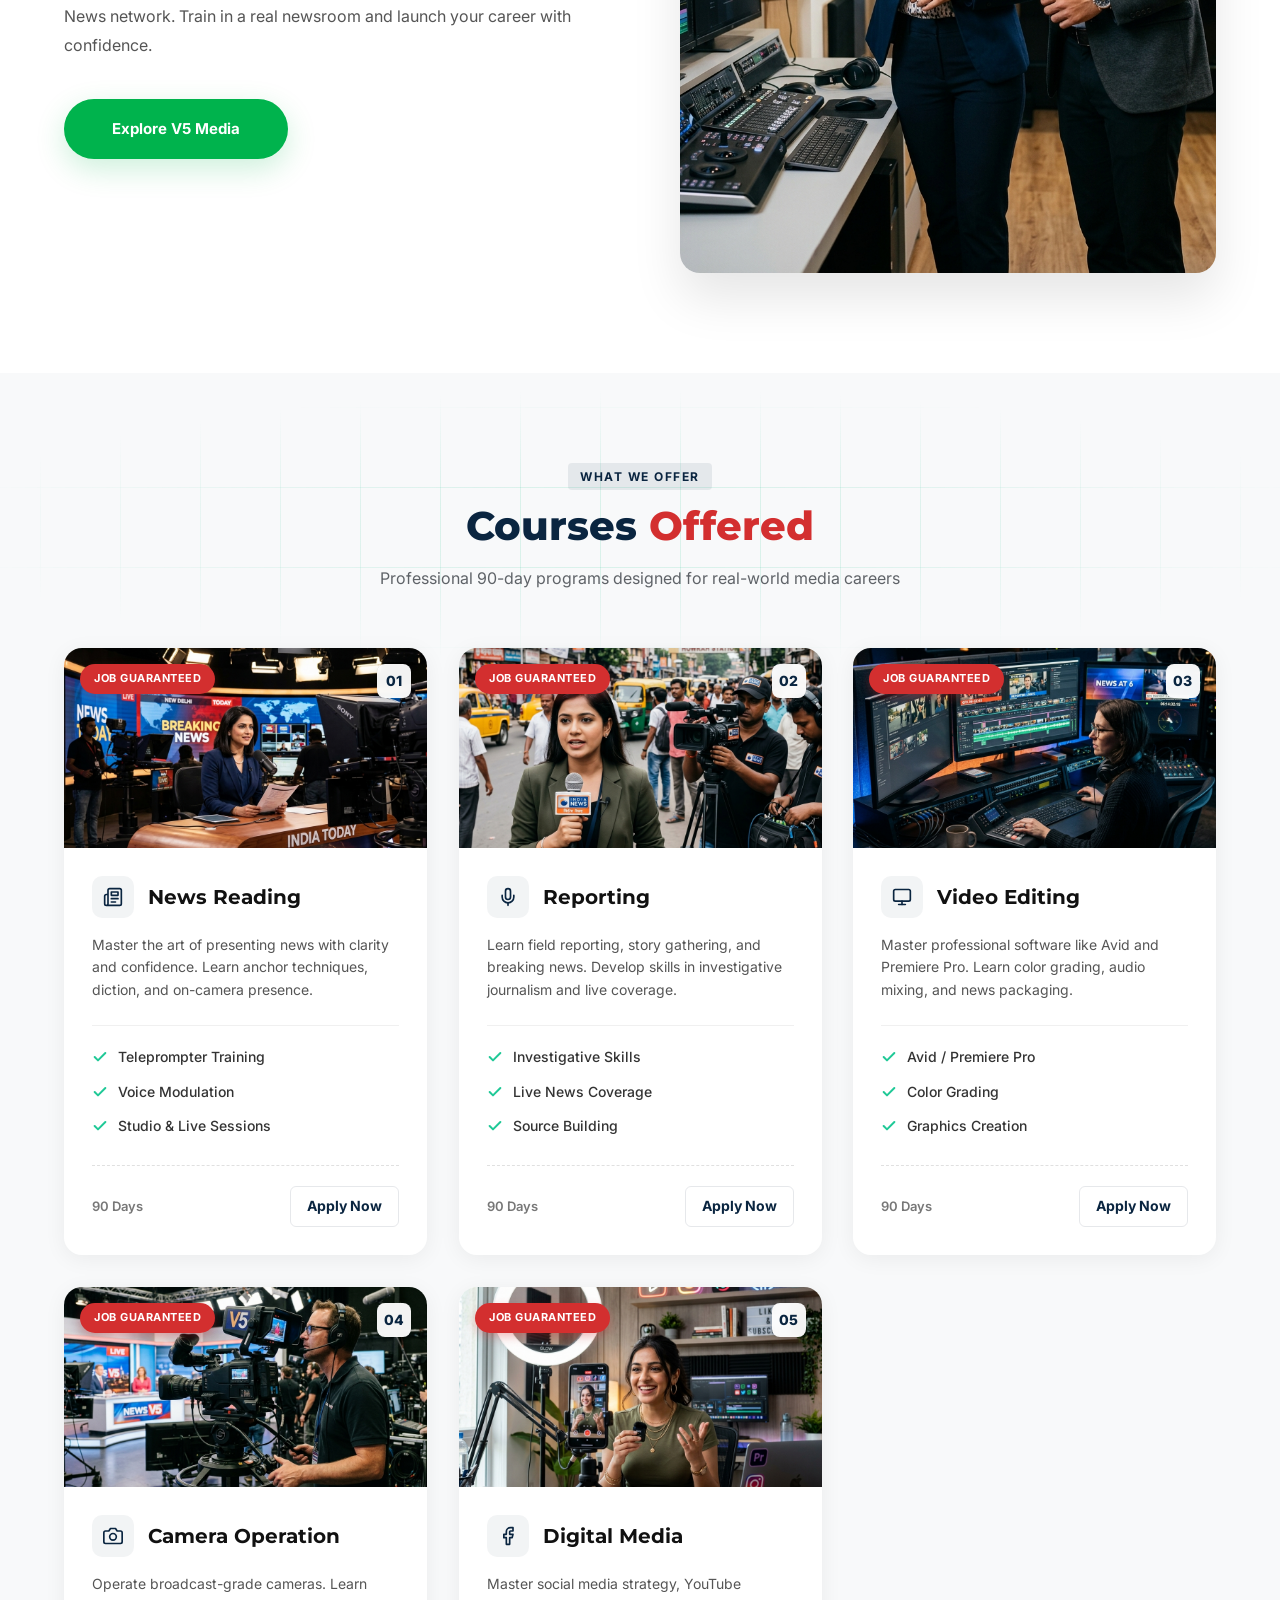
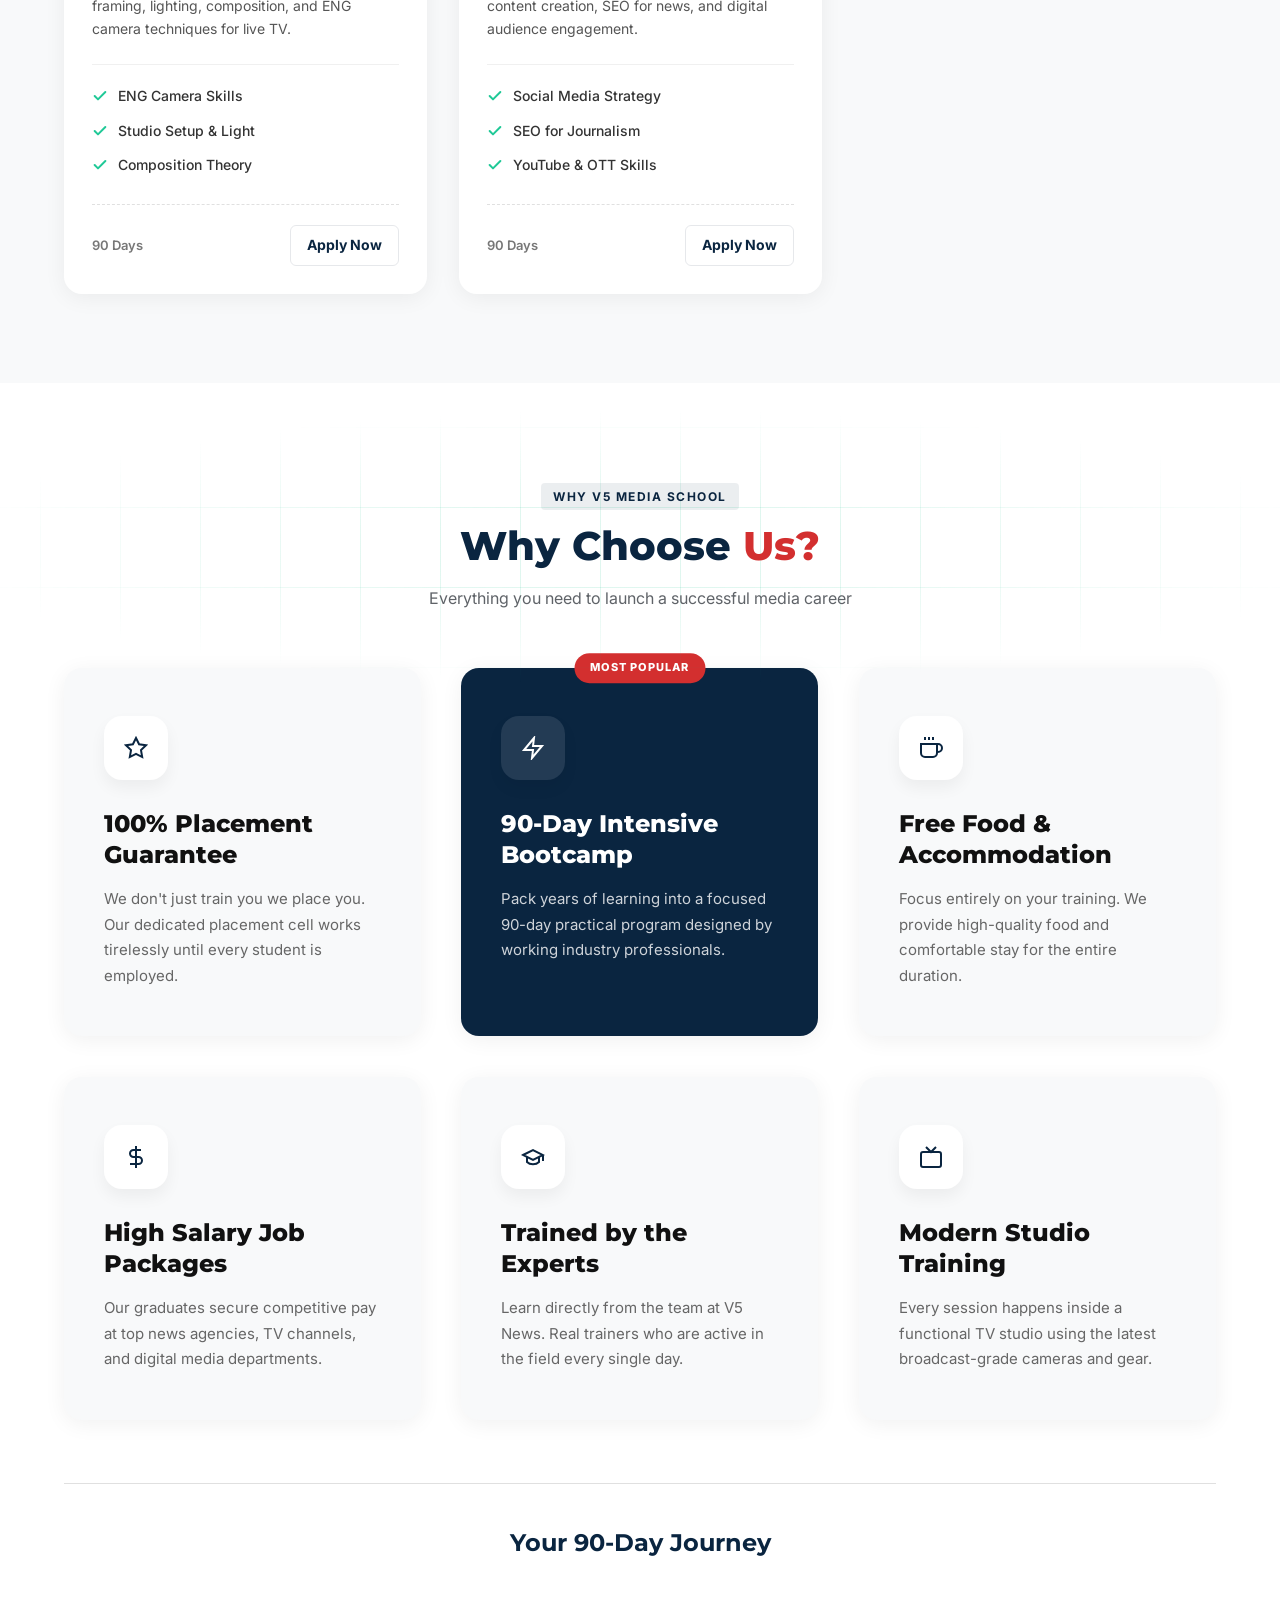
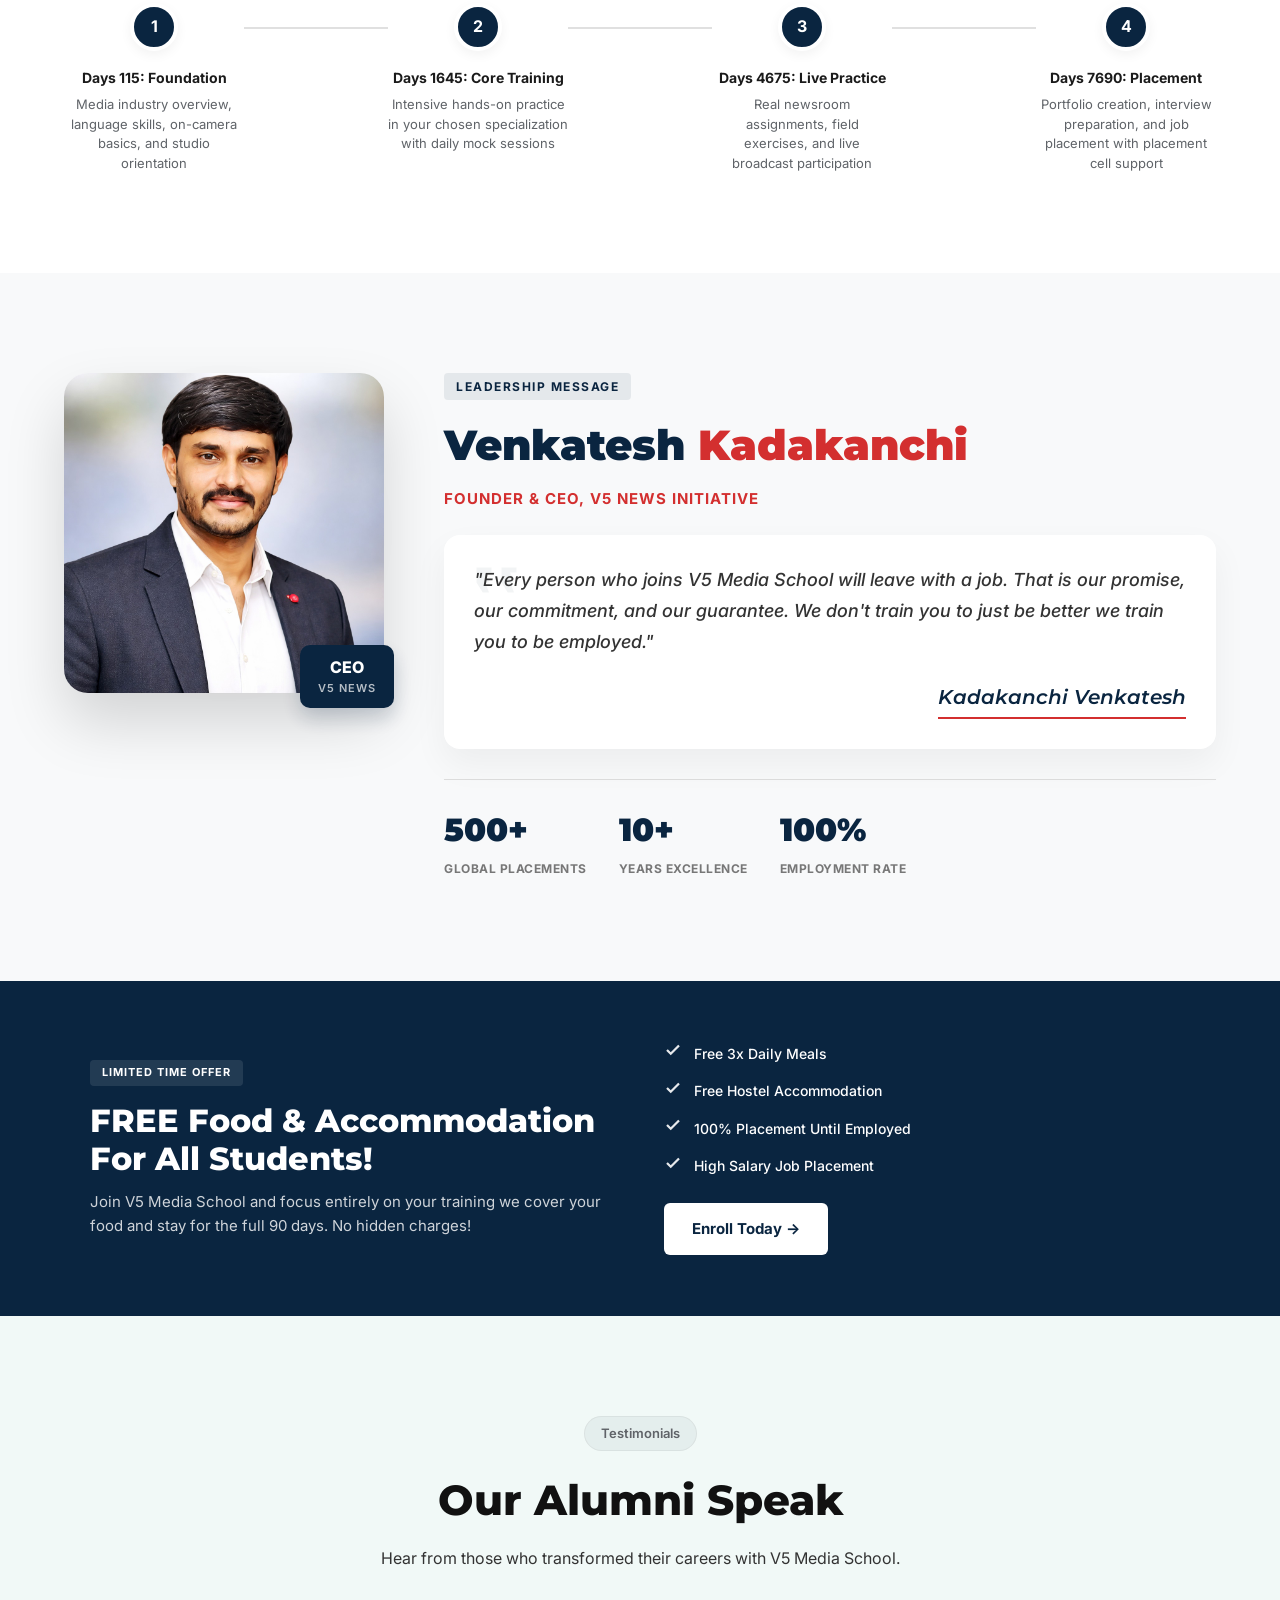
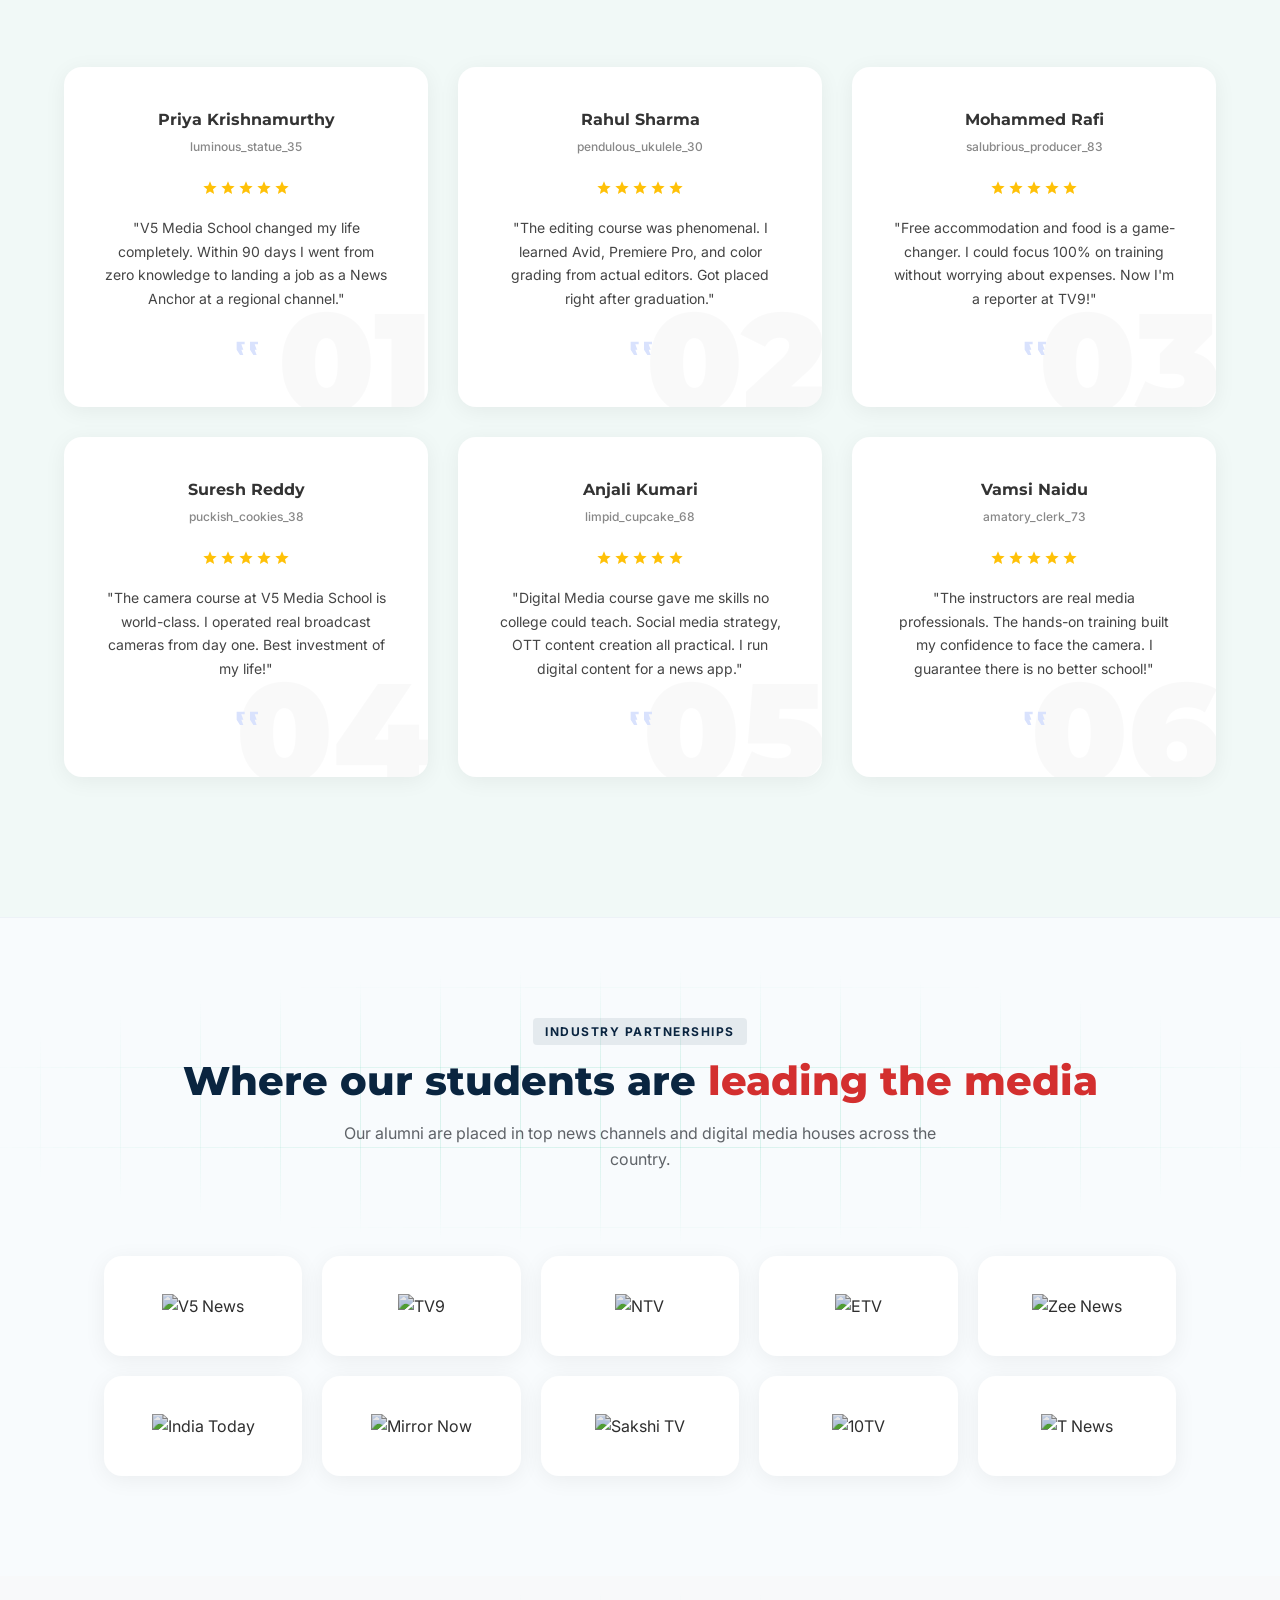
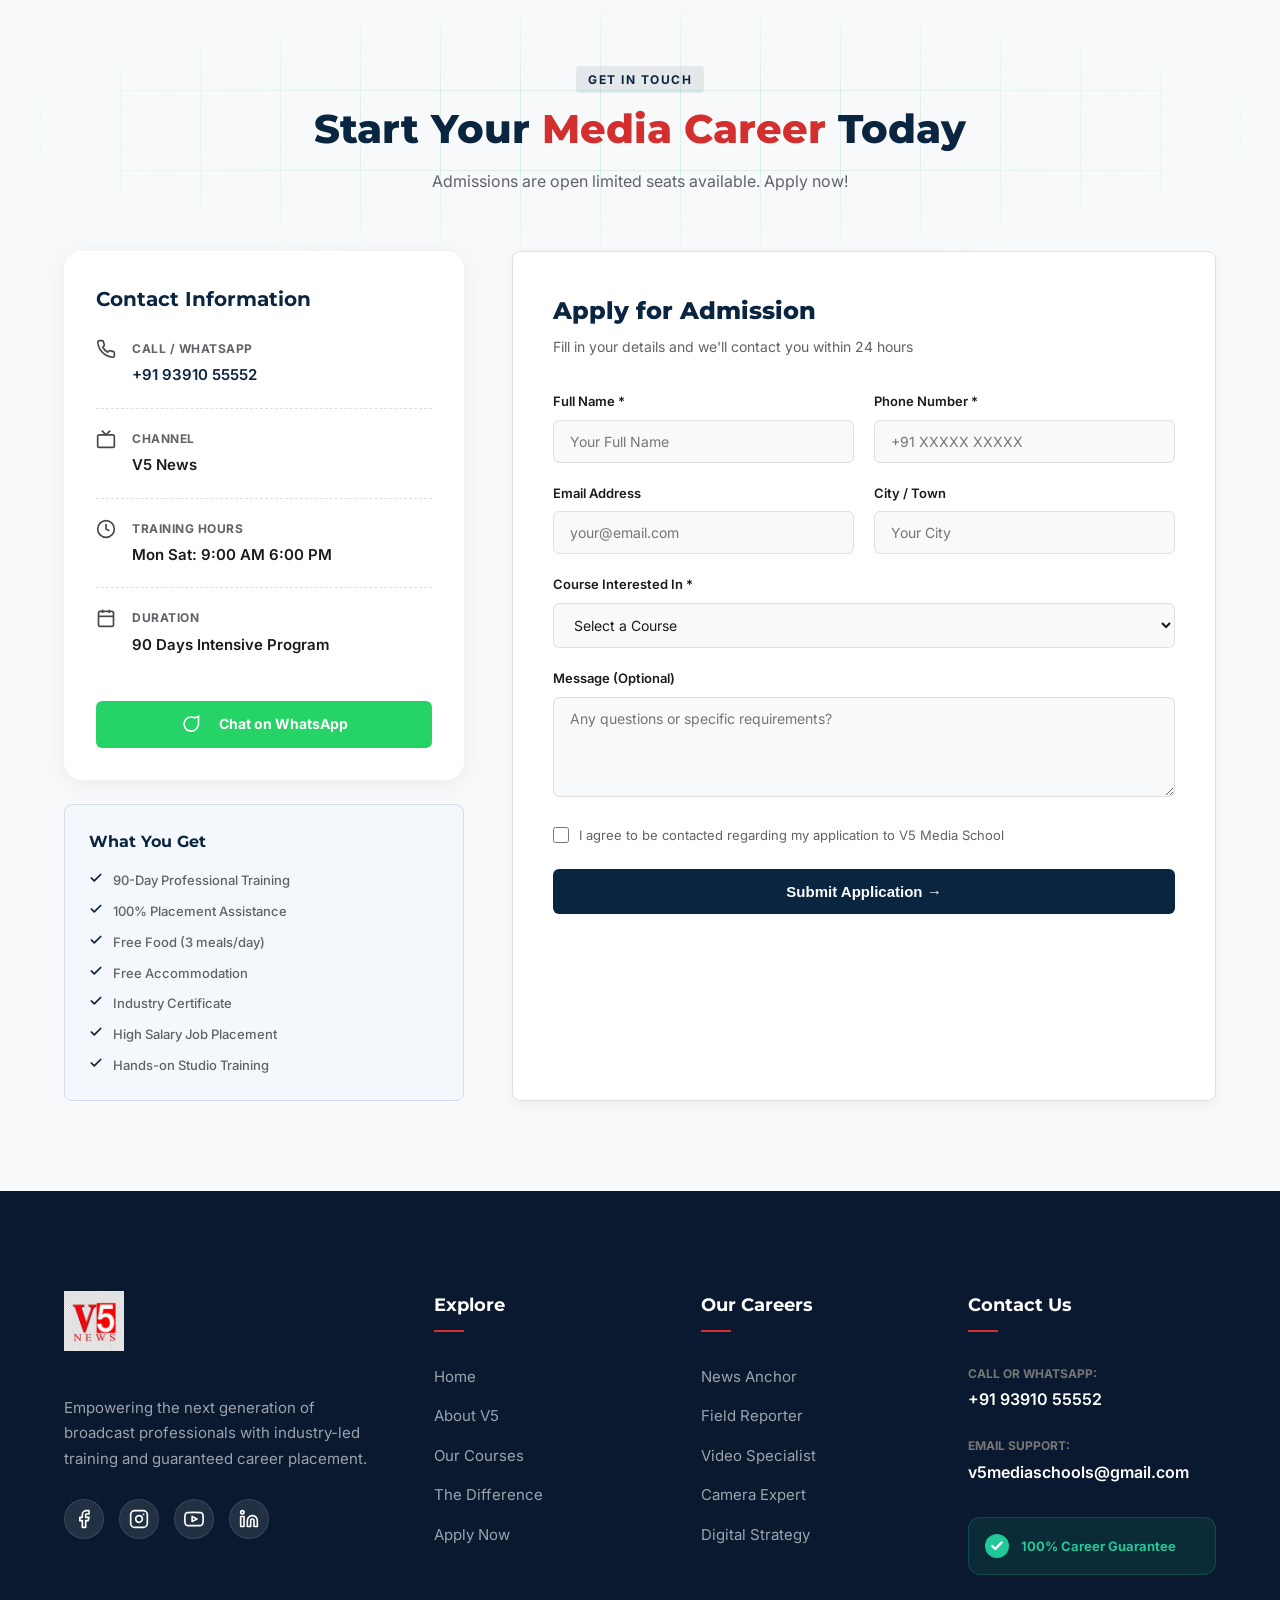
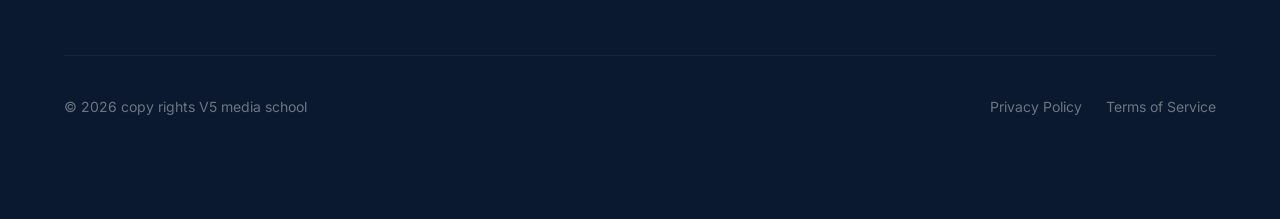
==== commit b77438fa: "aadded photos of ceo" ====
--- a/index.html
+++ b/index.html
@@ -674,7 +674,7 @@
         <div class="ceo-image-wrap reveal reveal-left">
           <div class="ceo-img-glow"></div>
           <div class="ceo-img-frame">
-            <img src="ceo_portrait.png" alt="Venkatesh Kadakanchi  CEO V5 News" class="ceo-img" />
+            <img src="vankatesh.jpeg" alt="Venkatesh Kadakanchi – CEO V5 News" class="ceo-img" />
           </div>
           <div class="ceo-badge-card">
             <span class="ceo-badge-title">CEO</span>
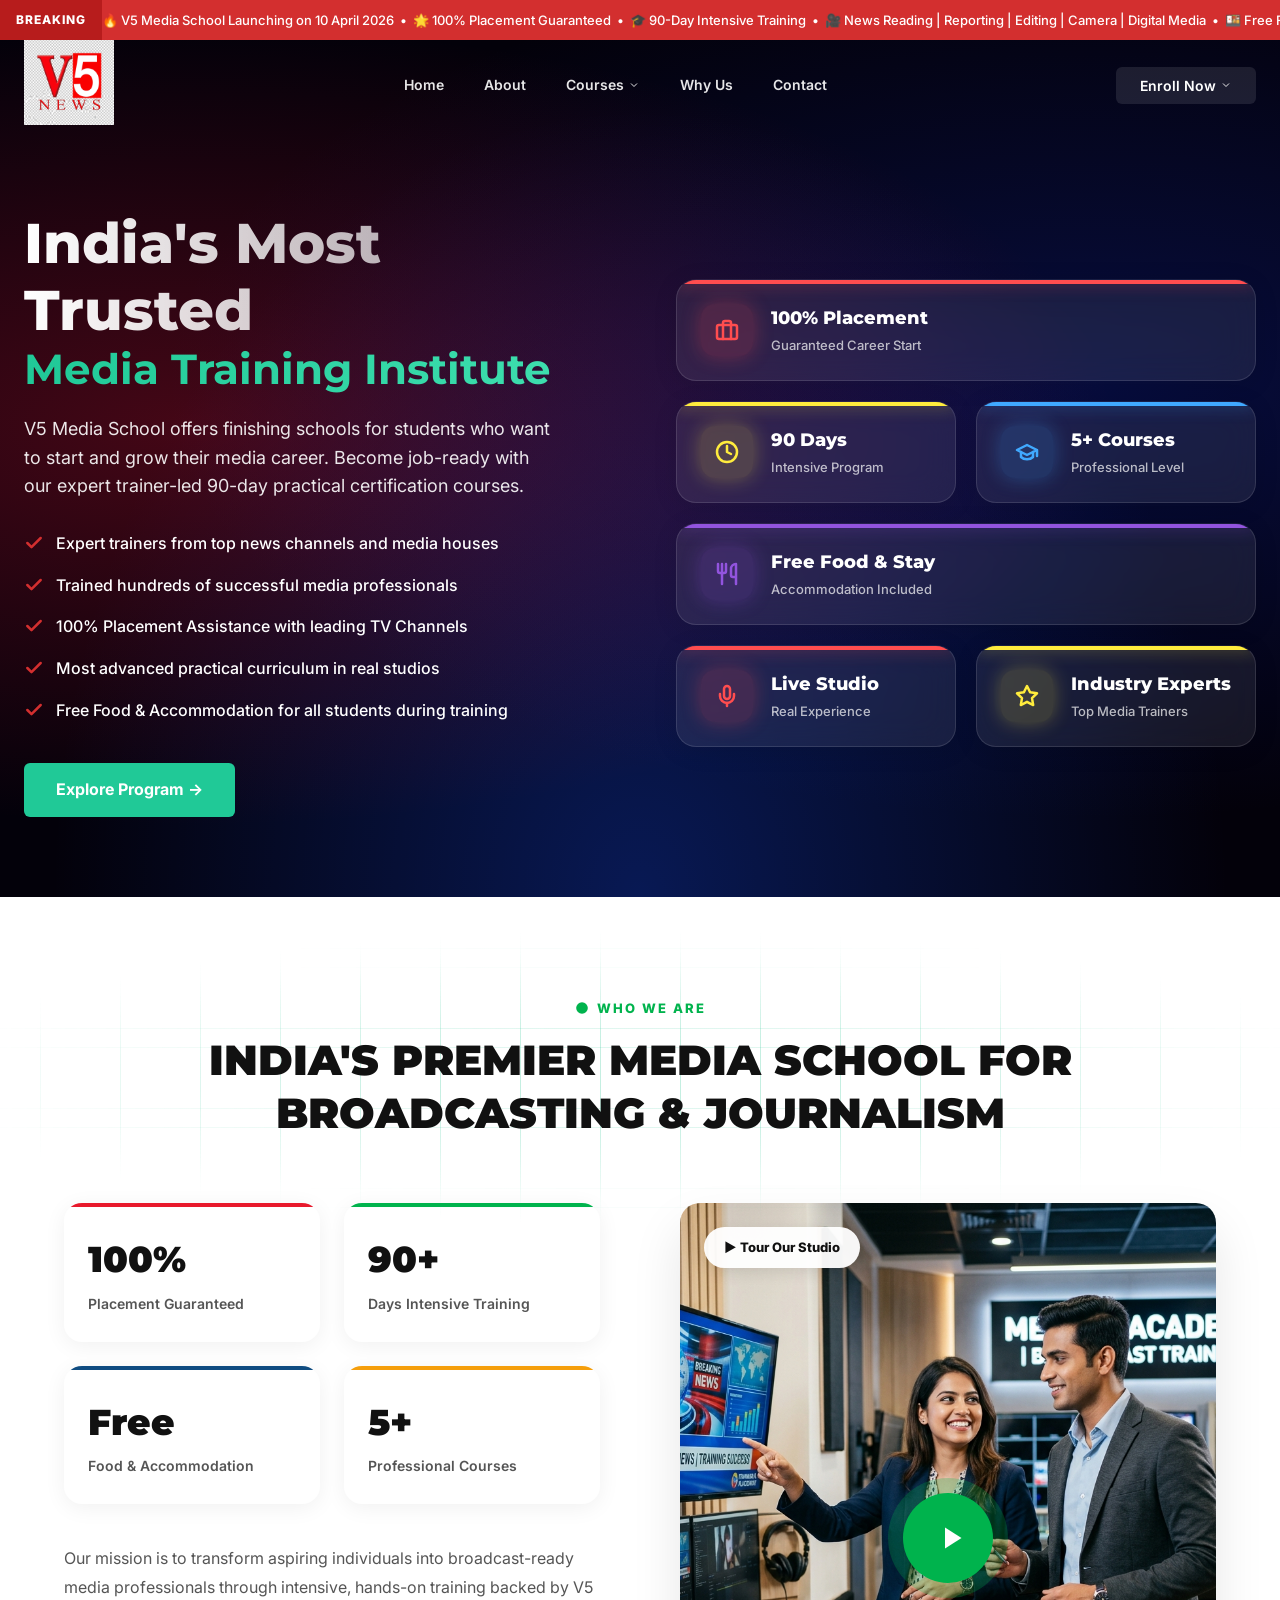
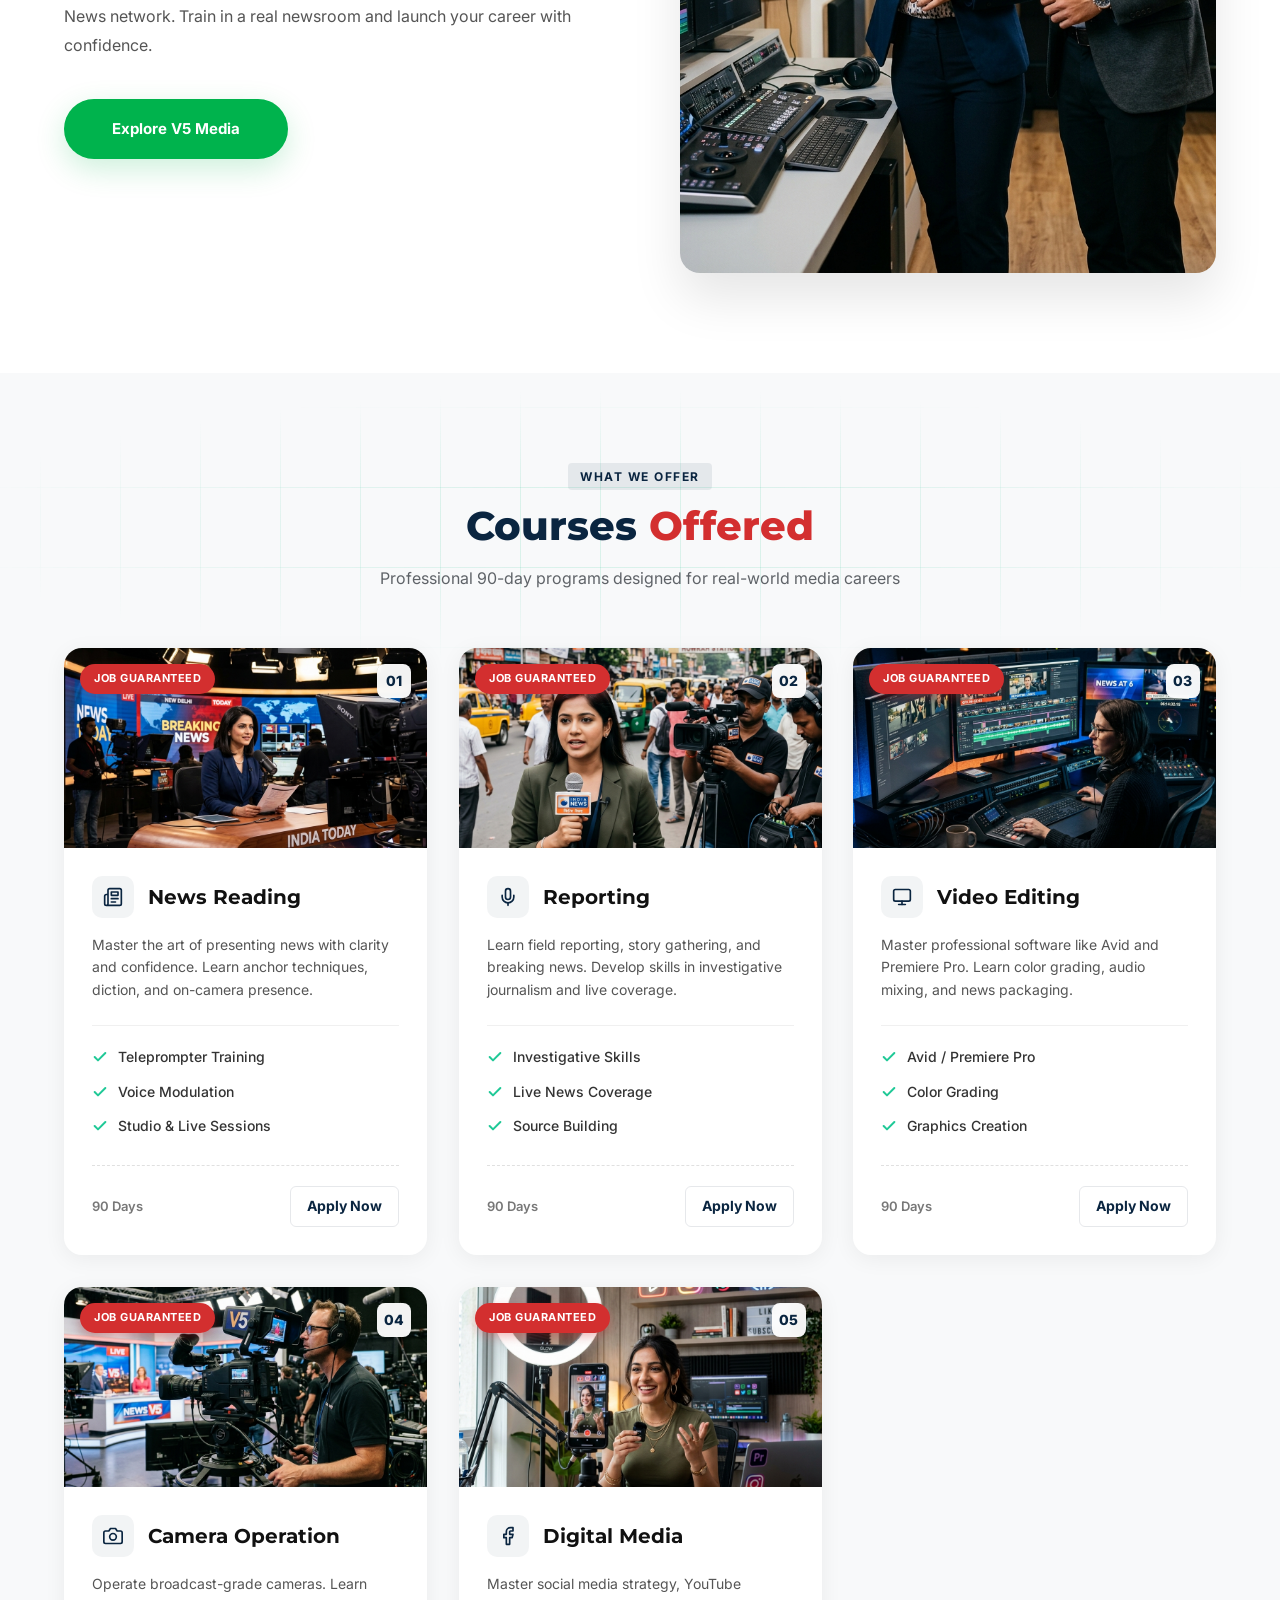
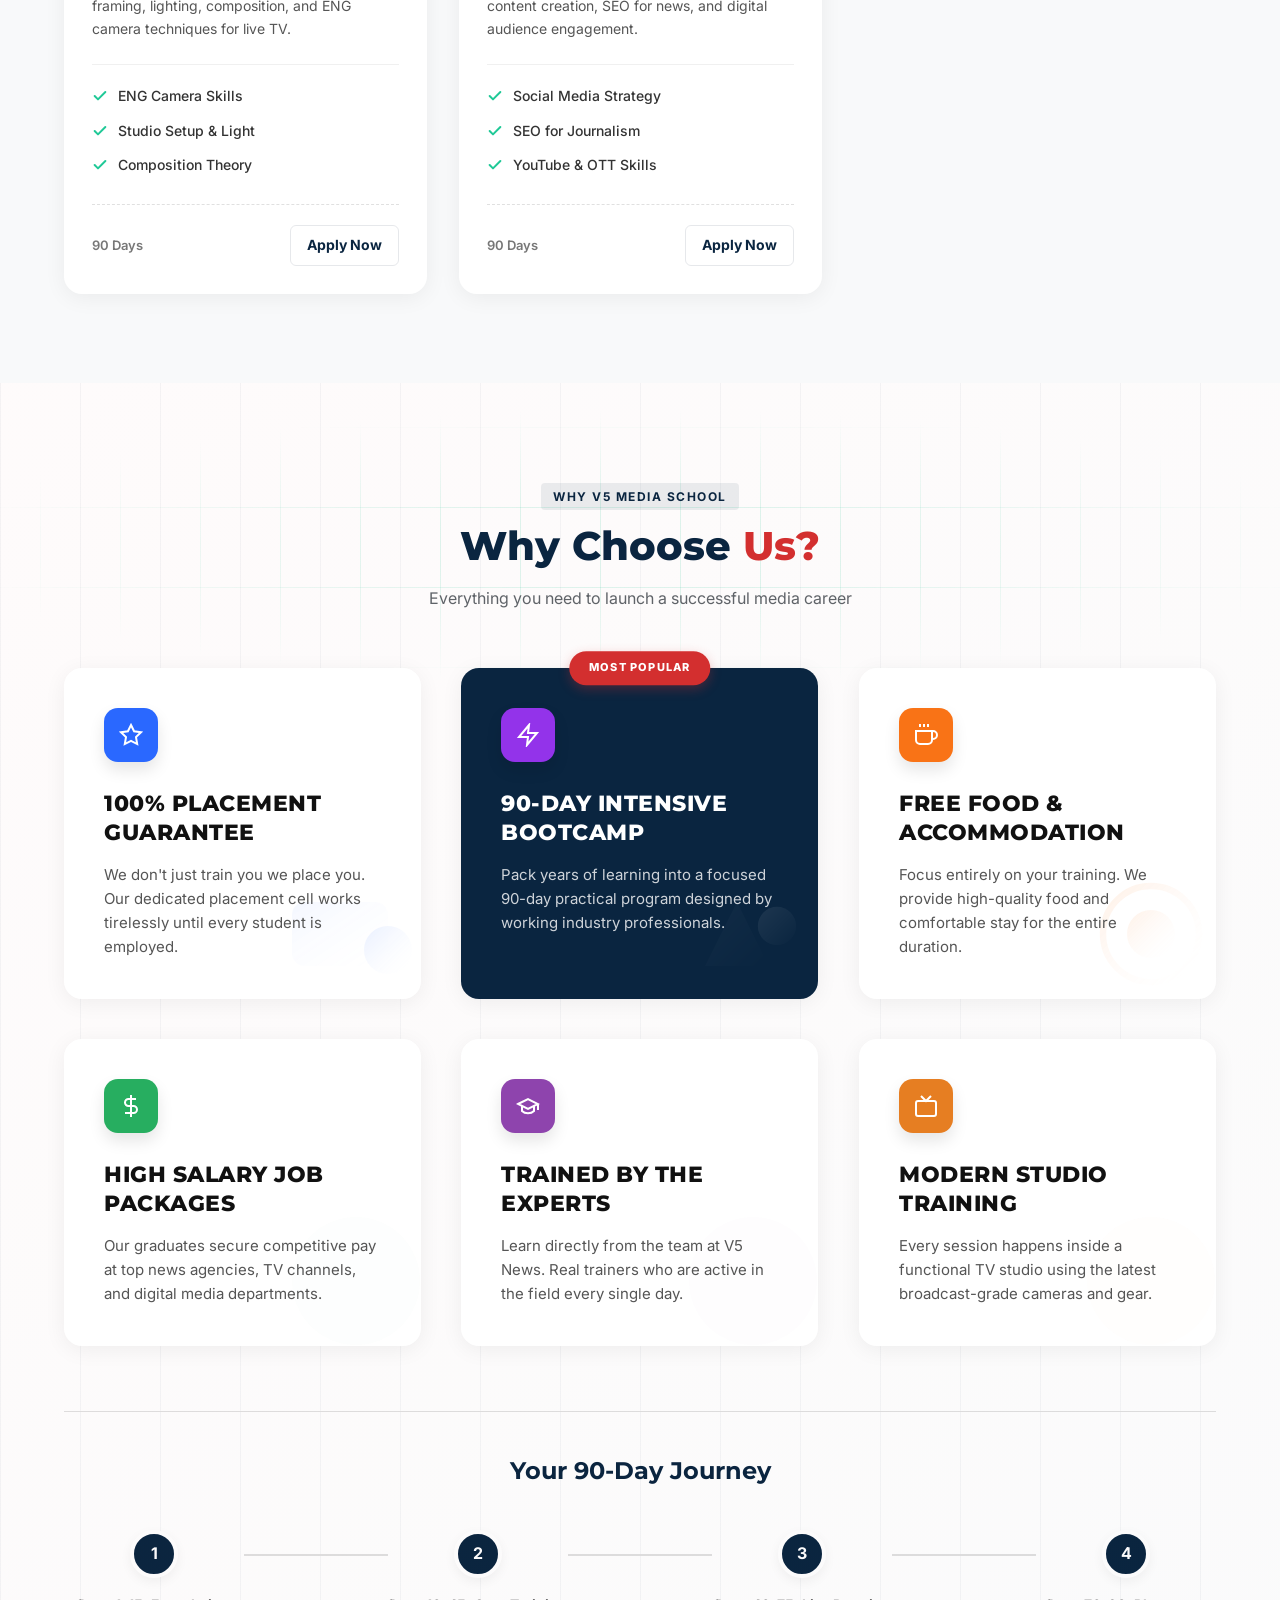
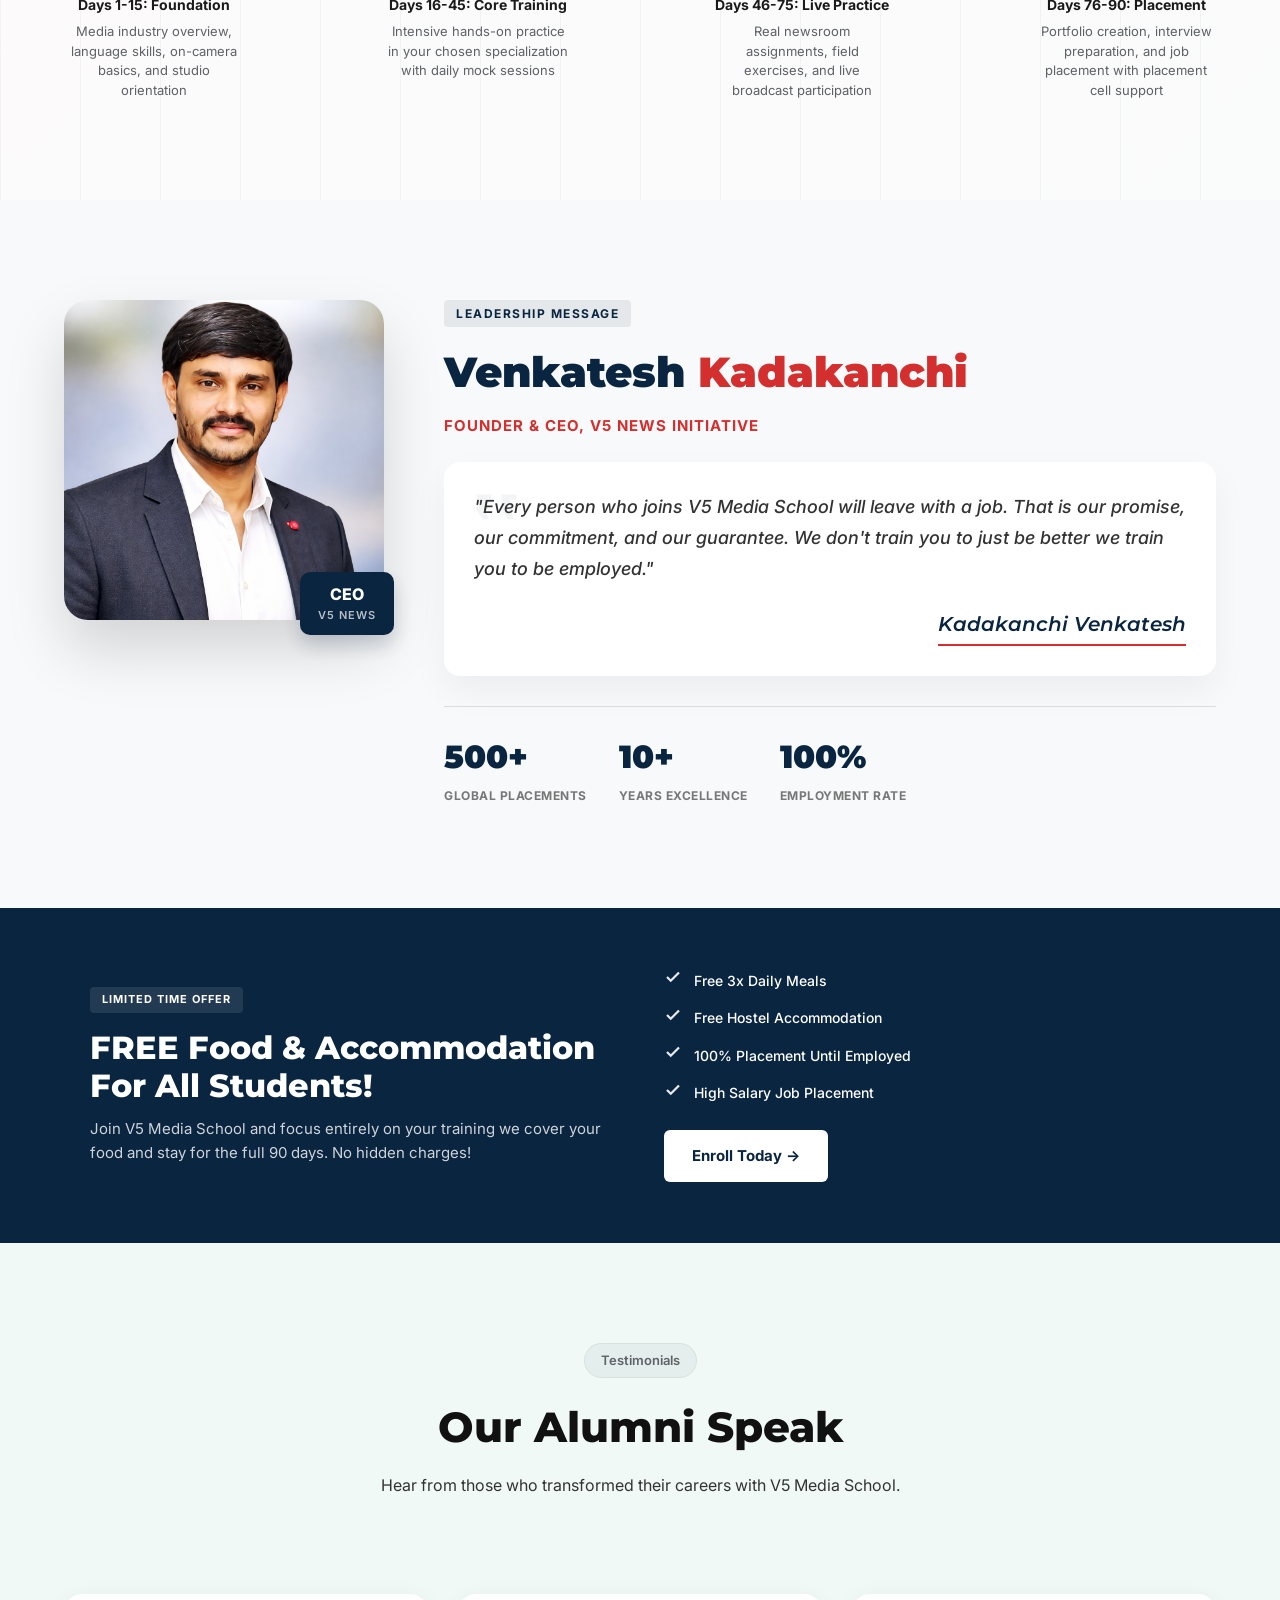
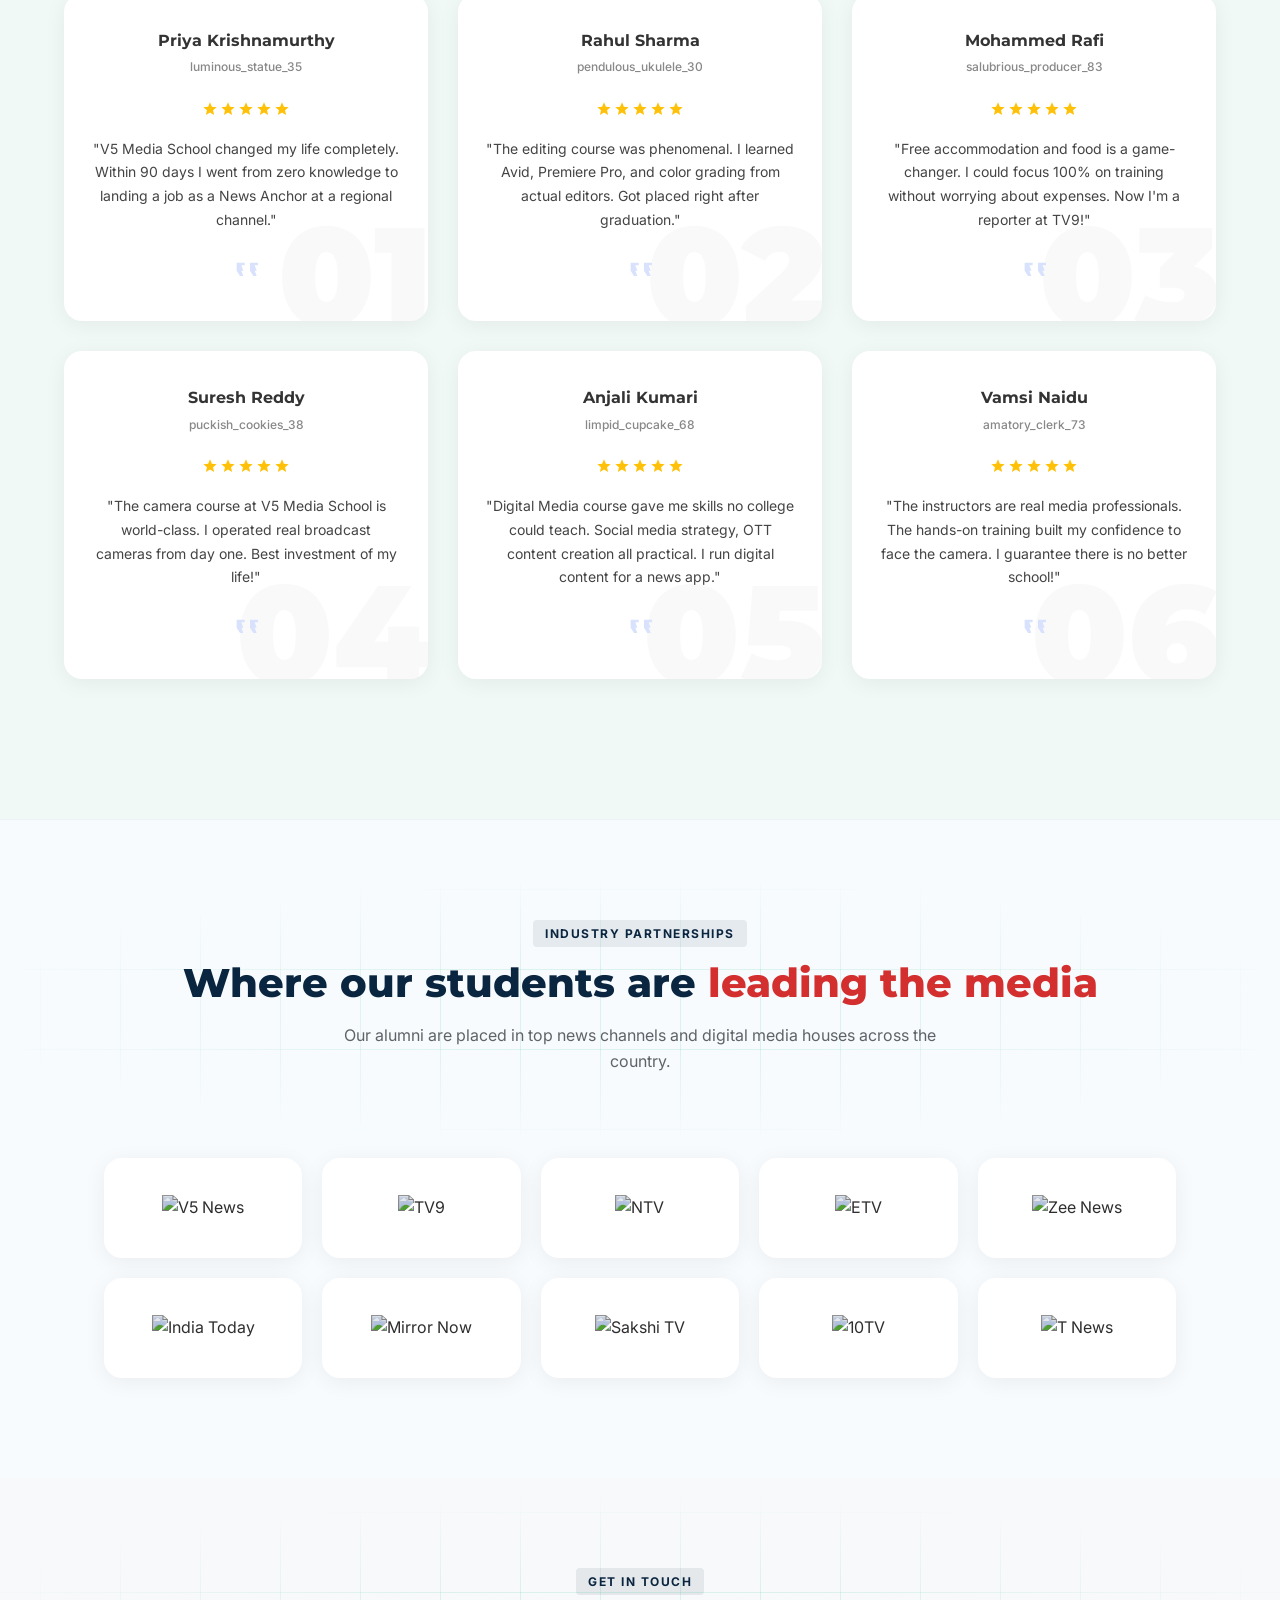
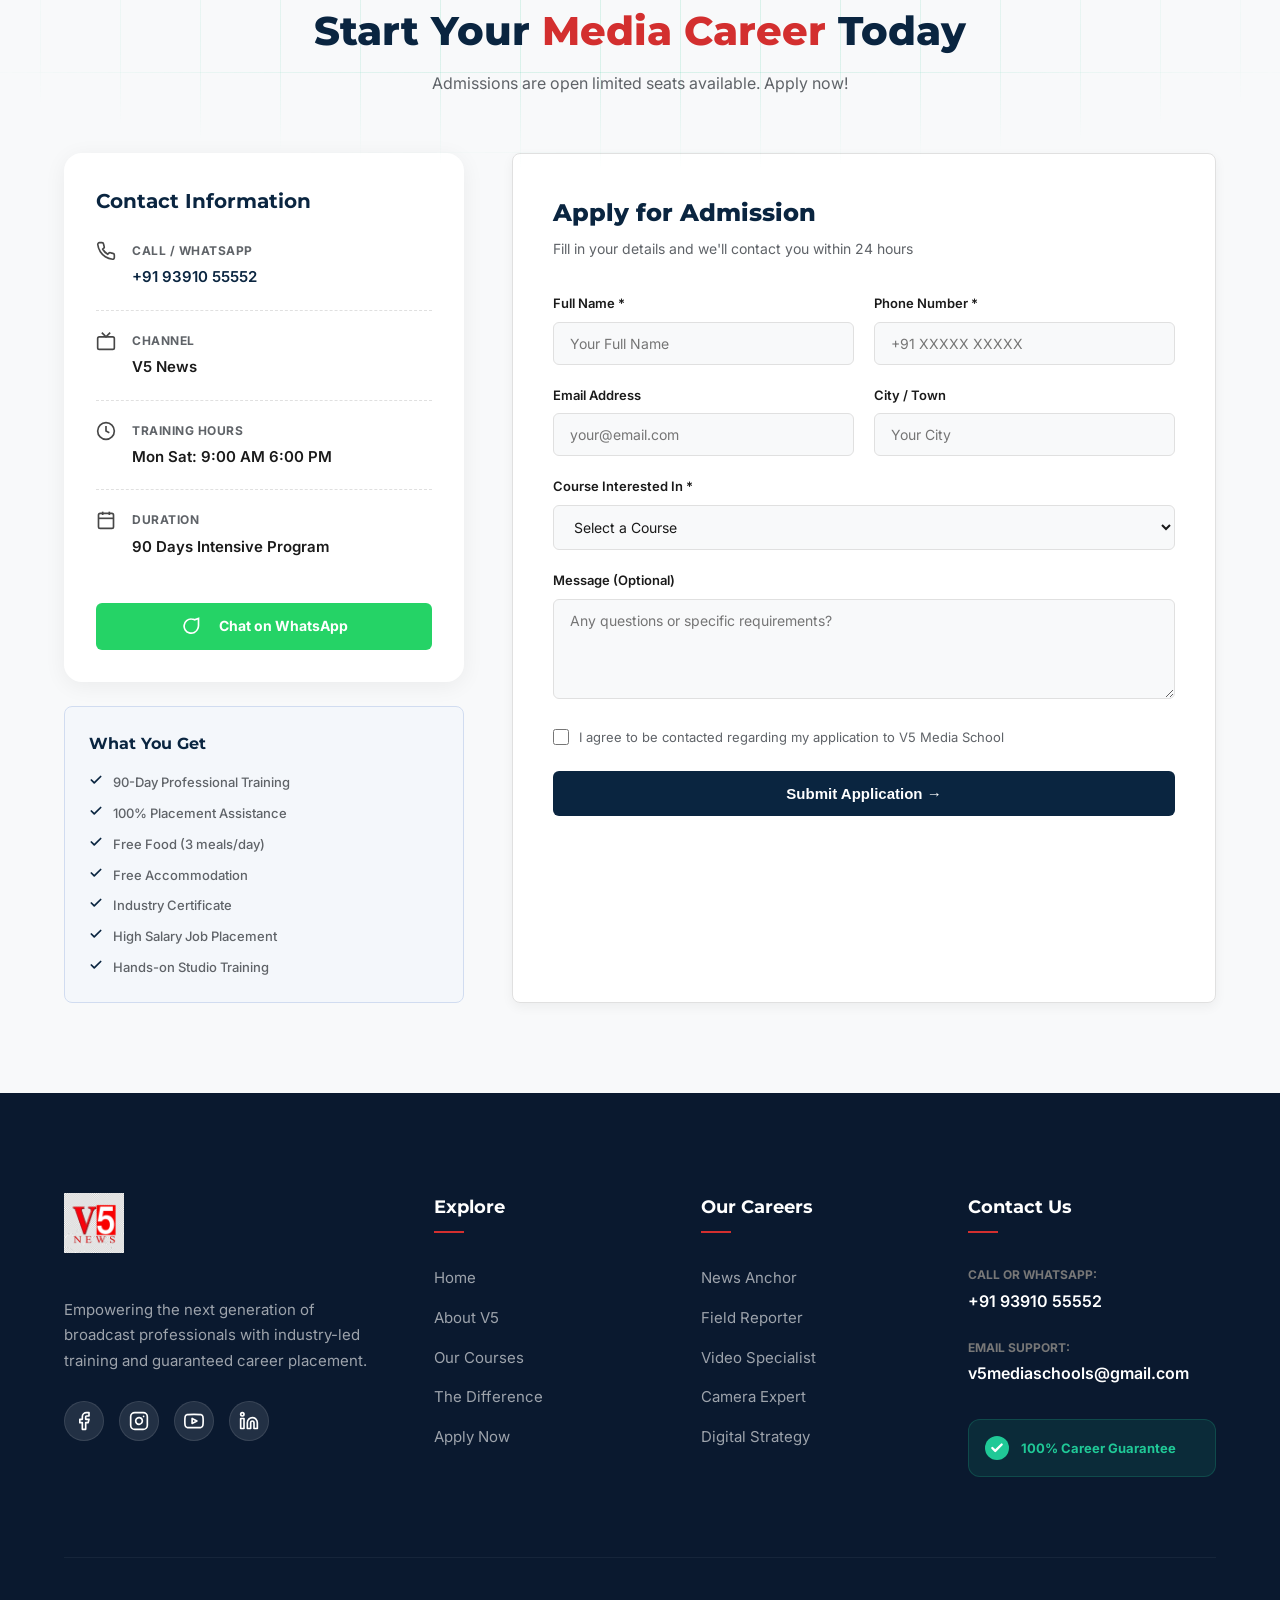
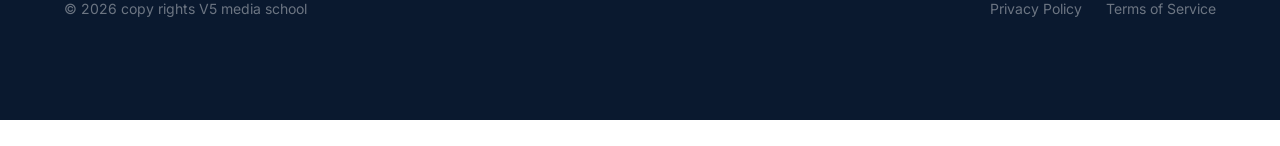
==== commit 8ceab0a5: "UPDATED UI ISSUES IN THE HOME" ====
--- a/index.html
+++ b/index.html
@@ -634,7 +634,7 @@
           <div class="timeline-item">
             <div class="timeline-dot">1</div>
             <div class="timeline-content">
-              <h4>Days 115: Foundation</h4>
+              <h4>Days 1-15: Foundation</h4>
               <p>Media industry overview, language skills, on-camera basics, and studio orientation</p>
             </div>
           </div>
@@ -642,7 +642,7 @@
           <div class="timeline-item">
             <div class="timeline-dot">2</div>
             <div class="timeline-content">
-              <h4>Days 1645: Core Training</h4>
+              <h4>Days 16-45: Core Training</h4>
               <p>Intensive hands-on practice in your chosen specialization with daily mock sessions</p>
             </div>
           </div>
@@ -650,7 +650,7 @@
           <div class="timeline-item">
             <div class="timeline-dot">3</div>
             <div class="timeline-content">
-              <h4>Days 4675: Live Practice</h4>
+              <h4>Days 46-75: Live Practice</h4>
               <p>Real newsroom assignments, field exercises, and live broadcast participation</p>
             </div>
           </div>
@@ -658,7 +658,7 @@
           <div class="timeline-item">
             <div class="timeline-dot">4</div>
             <div class="timeline-content">
-              <h4>Days 7690: Placement</h4>
+              <h4>Days 76-90: Placement</h4>
               <p>Portfolio creation, interview preparation, and job placement with placement cell support</p>
             </div>
           </div>
--- a/style.css
+++ b/style.css
@@ -1,4 +1,4 @@
-﻿/* ===== RESET & BASE ===== */
+/* ===== RESET & BASE ===== */
 *,
 *::before,
 *::after {
@@ -1171,6 +1171,32 @@
   position: relative;
   overflow: hidden;
   padding: 100px 0;
+  background-image: 
+    linear-gradient(to right, rgba(10, 37, 64, 0.04) 1px, transparent 1px);
+  background-size: 80px 100%;
+}
+
+.why-section::before {
+  content: '';
+  position: absolute;
+  top: 0;
+  left: 0;
+  width: 100%;
+  height: 100%;
+  background: radial-gradient(circle at 50% 50%, transparent 20%, rgba(255, 255, 255, 0.8) 100%);
+  pointer-events: none;
+  z-index: 1;
+}
+
+.why-section::before {
+  content: '';
+  position: absolute;
+  top: 0;
+  left: 0;
+  width: 100%;
+  height: 100%;
+  background: linear-gradient(135deg, rgba(211, 47, 47, 0.02) 0%, rgba(10, 37, 64, 0.02) 100%);
+  pointer-events: none;
 }
 
 .why-carousel-wrapper {
@@ -1307,48 +1333,136 @@
 }
 
 .why-card {
-  padding: 48px 40px;
-  background: var(--bg-gray);
-  border-radius: 24px;
-  border: 1px solid transparent;
-  transition: all 0.4s cubic-bezier(0.165, 0.84, 0.44, 1);
+  padding: 40px;
+  background: #fff;
+  border-radius: 32px;
+  border: 1px solid rgba(0, 0, 0, 0.06);
+  transition: all 0.5s cubic-bezier(0.16, 1, 0.3, 1);
   display: flex;
   flex-direction: column;
   align-items: flex-start;
   text-align: left;
+  position: relative;
+  overflow: hidden;
+  box-shadow: 0 4px 15px rgba(0, 0, 0, 0.02);
+  z-index: 2;
 }
 
 .why-card:hover {
-  background: #fff;
-  border-color: #eee;
-  box-shadow: 0 30px 60px rgba(0, 0, 0, 0.06);
-  transform: translateY(-8px);
-}
+  transform: translateY(-10px);
+}
+
+/* Specific Hover Glows based on screenshot */
+.why-grid .why-card:nth-child(1):hover {
+  box-shadow: 0 20px 40px rgba(32, 201, 151, 0.15);
+  border-color: #20c997;
+}
+
+.why-grid .why-card:nth-child(2):hover {
+  box-shadow: 0 20px 40px rgba(147, 51, 234, 0.15);
+  border-color: #9333ea;
+}
+
+.why-grid .why-card:nth-child(3):hover {
+  box-shadow: 0 20px 40px rgba(249, 115, 22, 0.15);
+  border-color: #f97316;
+}
+
+.why-grid .why-card:nth-child(4):hover {
+  box-shadow: 0 20px 40px rgba(32, 201, 151, 0.15);
+  border-color: #20c997;
+}
+
+.why-grid .why-card:nth-child(5):hover {
+  box-shadow: 0 20px 40px rgba(147, 51, 234, 0.15);
+  border-color: #9333ea;
+}
+
+.why-grid .why-card:nth-child(6):hover {
+  box-shadow: 0 20px 40px rgba(249, 115, 22, 0.15);
+  border-color: #f97316;
+}
+
+/* Watermark Patterns */
+.why-card::after {
+  content: '';
+  position: absolute;
+  bottom: -15px;
+  right: -15px;
+  width: 160px;
+  height: 160px;
+  background-repeat: no-repeat;
+  background-size: contain;
+  opacity: 0.1;
+  transition: all 0.6s ease;
+  pointer-events: none;
+  z-index: 1;
+}
+
+.why-card:hover::after {
+  opacity: 0.2;
+  transform: scale(1.1) rotate(-5deg);
+}
+
+/* Card Themes from Screenshot */
+.why-grid .why-card:nth-child(1) .why-icon-wrap { background: #2a68ff; }
+.why-grid .why-card:nth-child(2) .why-icon-wrap { background: #9333ea; }
+.why-grid .why-card:nth-child(3) .why-icon-wrap { background: #f97316; }
+.why-grid .why-card:nth-child(4) .why-icon-wrap { background: #27ae60; }
+.why-grid .why-card:nth-child(5) .why-icon-wrap { background: #8e44ad; }
+.why-grid .why-card:nth-child(6) .why-icon-wrap { background: #e67e22; }
+
+/* Illustration Watermarks */
+.why-grid .why-card:nth-child(1)::after {
+  background-image: url("data:image/svg+xml,%3Csvg xmlns='http://www.w3.org/2000/svg' viewBox='0 0 100 100'%3E%3ClinearGradient id='g1' x1='0%25' y1='0%25' x2='100%25' y2='100%25'%3E%3Cstop offset='0%25' style='stop-color:%232a68ff;stop-opacity:1' /%3E%3Cstop offset='100%25' style='stop-color:%23ffffff;stop-opacity:0' /%3E%3C/linearGradient%3E%3Crect x='10' y='30' width='60' height='40' rx='8' fill='url(%23g1)' opacity='0.5' /%3E%3Ccircle cx='70' cy='60' r='15' fill='url(%23g1)' /%3E%3C/svg%3E");
+}
+
+.why-grid .why-card:nth-child(2)::after {
+  background-image: url("data:image/svg+xml,%3Csvg xmlns='http://www.w3.org/2000/svg' viewBox='0 0 100 100'%3E%3ClinearGradient id='g2' x1='0%25' y1='0%25' x2='100%25' y2='100%25'%3E%3Cstop offset='0%25' style='stop-color:%239333ea;stop-opacity:1' /%3E%3Cstop offset='100%25' style='stop-color:%23ffffff;stop-opacity:0' /%3E%3C/linearGradient%3E%3Cpath d='M20,70 L40,30 L60,70 Z' fill='url(%23g2)' opacity='0.4' /%3E%3Ccircle cx='65' cy='45' r='12' fill='url(%23g2)' /%3E%3C/svg%3E");
+}
+
+.why-grid .why-card:nth-child(3)::after {
+  background-image: url("data:image/svg+xml,%3Csvg xmlns='http://www.w3.org/2000/svg' viewBox='0 0 100 100'%3E%3ClinearGradient id='g3' x1='0%25' y1='0%25' x2='100%25' y2='100%25'%3E%3Cstop offset='0%25' style='stop-color:%23f97316;stop-opacity:1' /%3E%3Cstop offset='100%25' style='stop-color:%23ffffff;stop-opacity:0' /%3E%3C/linearGradient%3E%3Ccircle cx='50' cy='50' r='30' stroke='url(%23g3)' stroke-width='4' fill='none' /%3E%3Ccircle cx='50' cy='50' r='15' fill='url(%23g3)' /%3E%3C/svg%3E");
+}
+
+.why-grid .why-card:nth-child(4)::after { background-image: url('data:image/svg+xml,%3Csvg xmlns="http://www.w3.org/2000/svg" viewBox="0 0 100 100"%3E%3Ccircle cx="50" cy="50" r="40" fill="%2327ae60" opacity="0.1" /%3E%3C/svg%3E'); }
+.why-grid .why-card:nth-child(5)::after { background-image: url('data:image/svg+xml,%3Csvg xmlns="http://www.w3.org/2000/svg" viewBox="0 0 100 100"%3E%3Ccircle cx="50" cy="50" r="40" fill="%238e44ad" opacity="0.1" /%3E%3C/svg%3E'); }
+.why-grid .why-card:nth-child(6)::after { background-image: url('data:image/svg+xml,%3Csvg xmlns="http://www.w3.org/2000/svg" viewBox="0 0 100 100"%3E%3Ccircle cx="50" cy="50" r="40" fill="%23e67e22" opacity="0.1" /%3E%3C/svg%3E'); }
 
 .why-card-featured {
   background: var(--blue-primary);
   color: #fff;
   position: relative;
+  border: none;
+  overflow: visible !important;
+}
+
+.why-card-featured::after {
+  stroke: #fff;
+  filter: brightness(0) invert(1);
+  opacity: 0.08;
 }
 
 .why-card-featured:hover {
-  background: #0f3d6b;
-  border-color: #153a60;
+  background: #0d2a4a;
+  box-shadow: 0 25px 50px rgba(10, 37, 64, 0.3);
 }
 
 .why-icon-wrap {
-  width: 64px;
-  height: 64px;
-  border-radius: 18px;
-  background: #fff;
-  color: var(--blue-primary);
+  width: 54px;
+  height: 54px;
+  border-radius: 14px;
+  background: var(--blue-primary);
+  color: #fff;
   display: flex;
   align-items: center;
   justify-content: center;
-  font-size: 32px;
+  font-size: 24px;
   margin-bottom: 28px;
-  box-shadow: 0 8px 16px rgba(0, 0, 0, 0.05);
+  box-shadow: 0 8px 16px rgba(0, 0, 0, 0.1);
   transition: all 0.3s ease;
+  z-index: 2;
+  position: relative;
 }
 
 .why-card:hover .why-icon-wrap {
@@ -1362,11 +1476,15 @@
 
 .why-card h3 {
   font-family: 'Montserrat', sans-serif;
-  font-size: 24px;
+  font-size: 22px;
   font-weight: 800;
   margin-bottom: 16px;
   line-height: 1.3;
   color: #111;
+  text-transform: uppercase;
+  letter-spacing: 0.5px;
+  position: relative;
+  z-index: 2;
 }
 
 .why-card-featured h3 {
@@ -1375,9 +1493,11 @@
 
 .why-card p {
   font-size: 15px;
-  color: #666;
-  line-height: 1.7;
+  color: #555;
+  line-height: 1.6;
   margin: 0;
+  position: relative;
+  z-index: 2;
 }
 
 .why-card-featured p {
@@ -1390,14 +1510,17 @@
   left: 50%;
   transform: translate(-50%, -50%);
   display: inline-block;
-  padding: 6px 16px;
+  padding: 8px 20px;
   border-radius: 50px;
   background: var(--red);
   color: #fff;
   font-size: 11px;
   font-weight: 800;
   text-transform: uppercase;
-  letter-spacing: 1px;
+  letter-spacing: 1.2px;
+  box-shadow: 0 4px 12px rgba(211, 47, 47, 0.3);
+  z-index: 10;
+  white-space: nowrap;
 }
 
 /* ===== TIMELINE ===== */
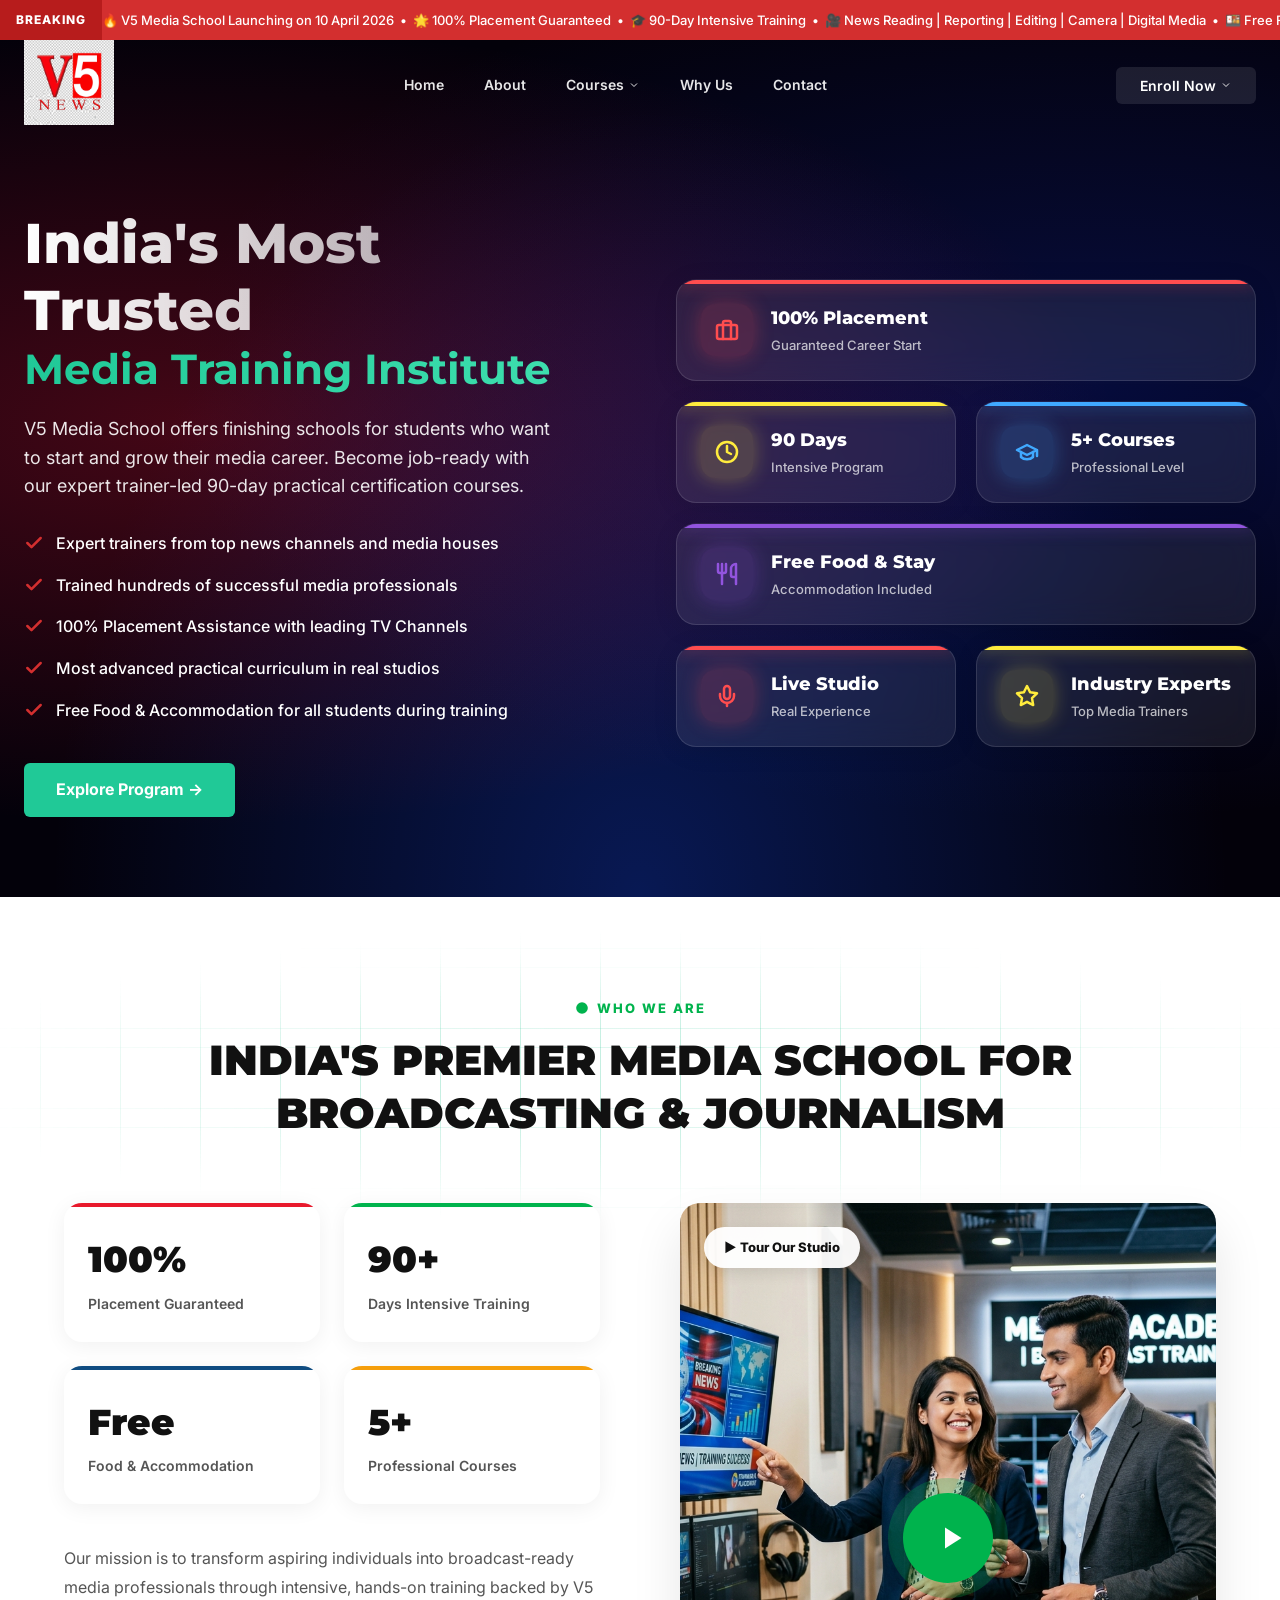
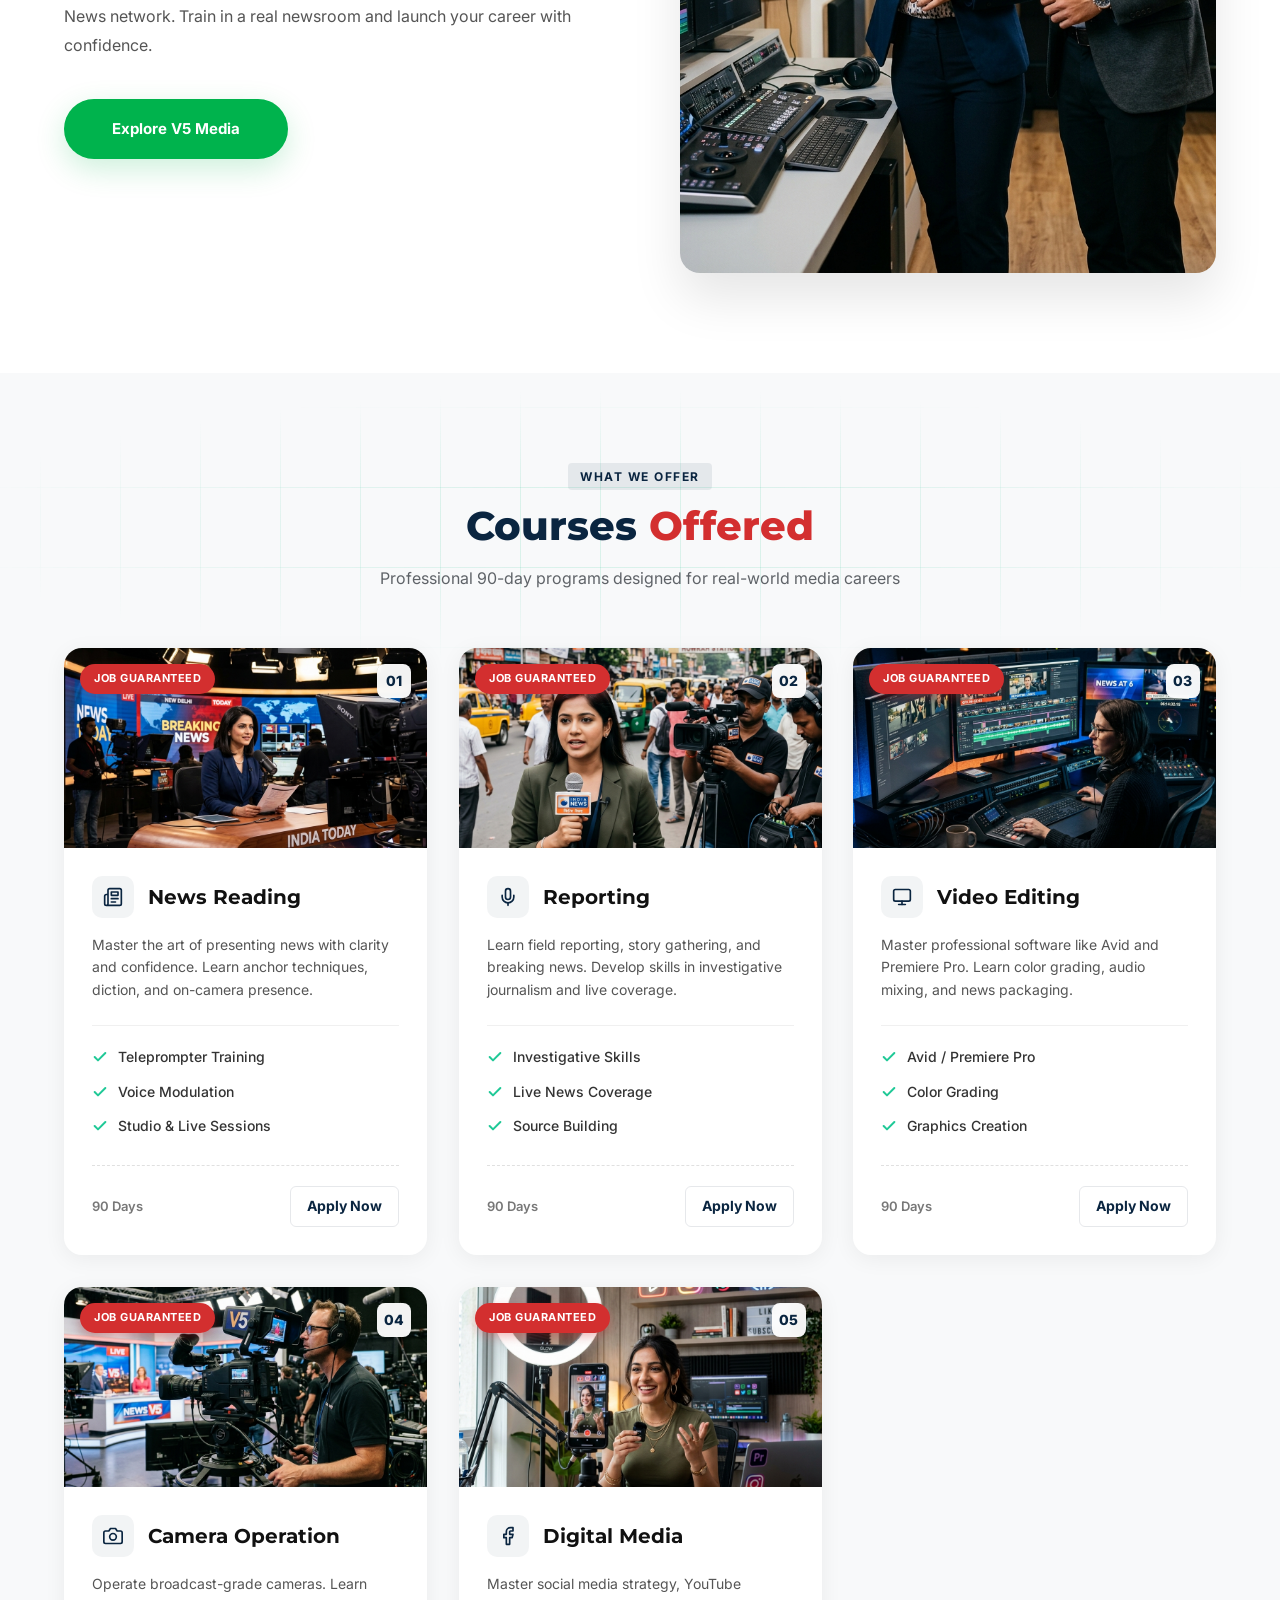
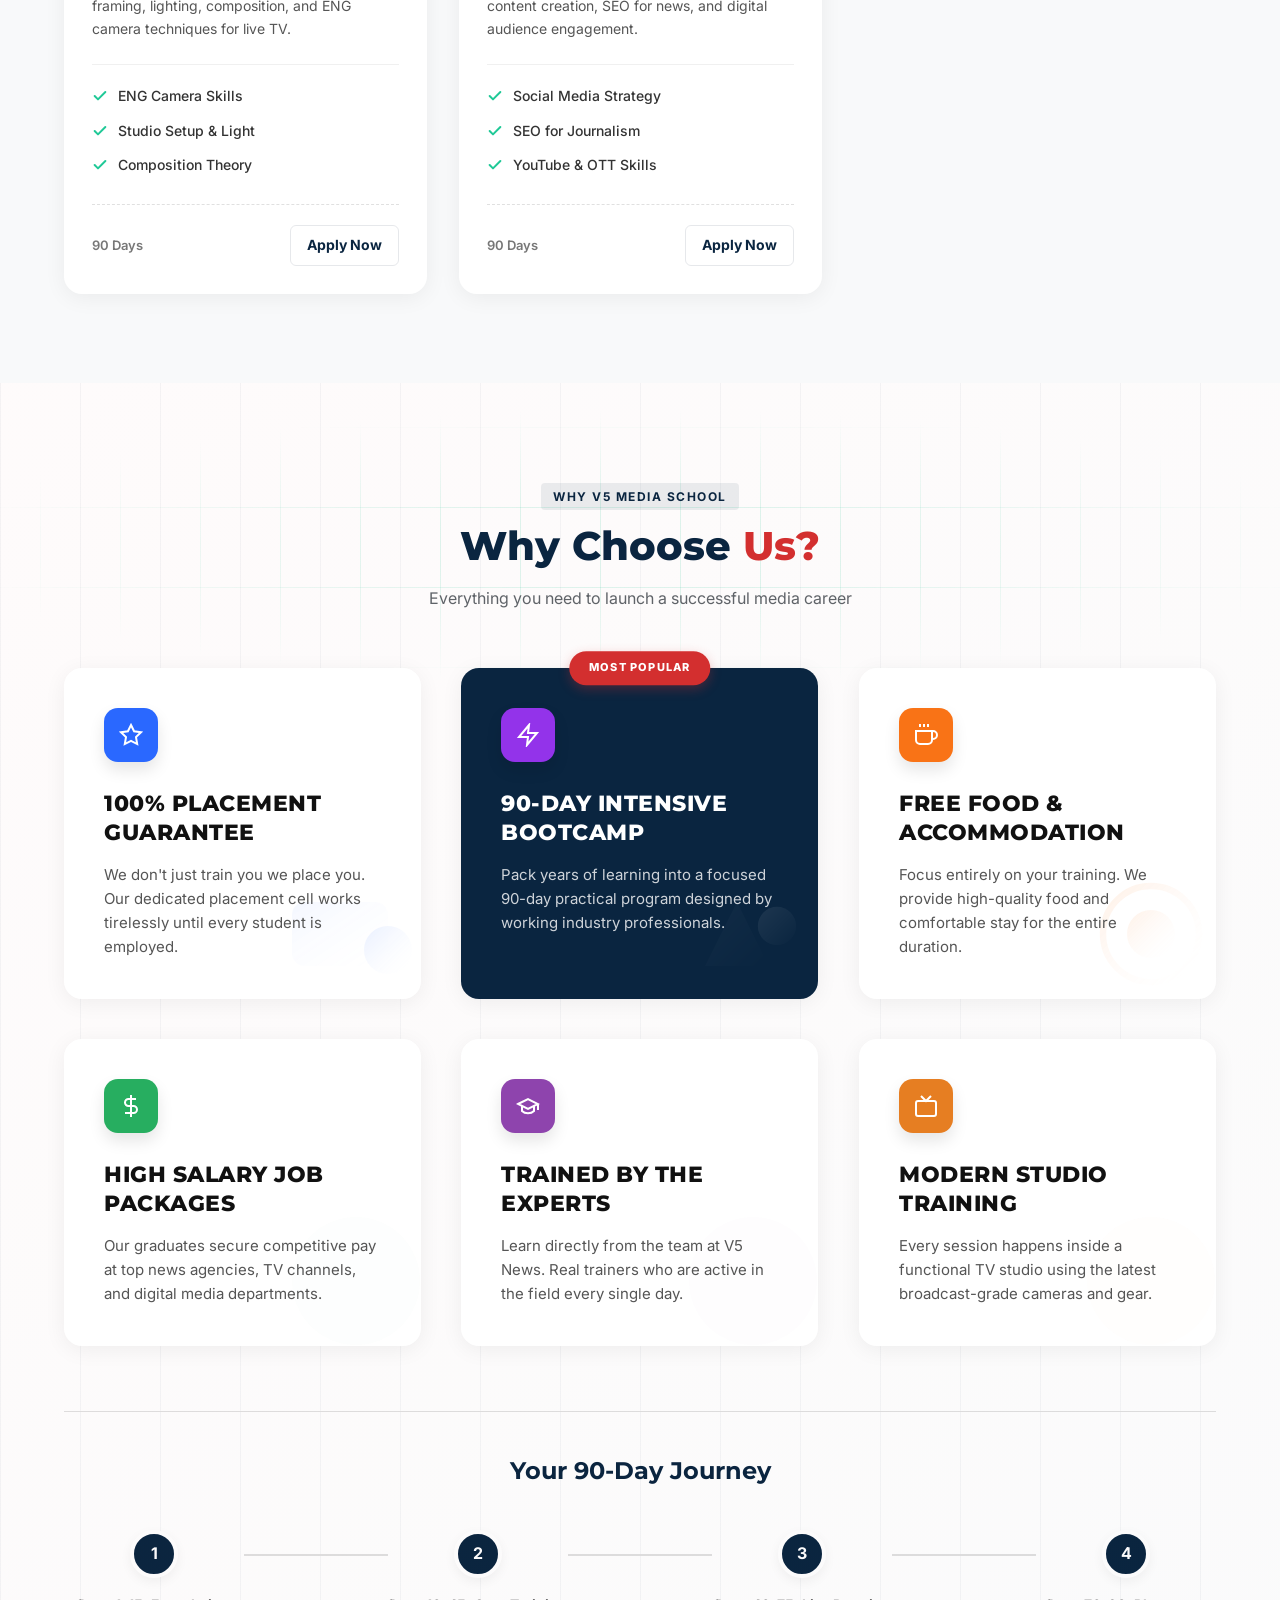
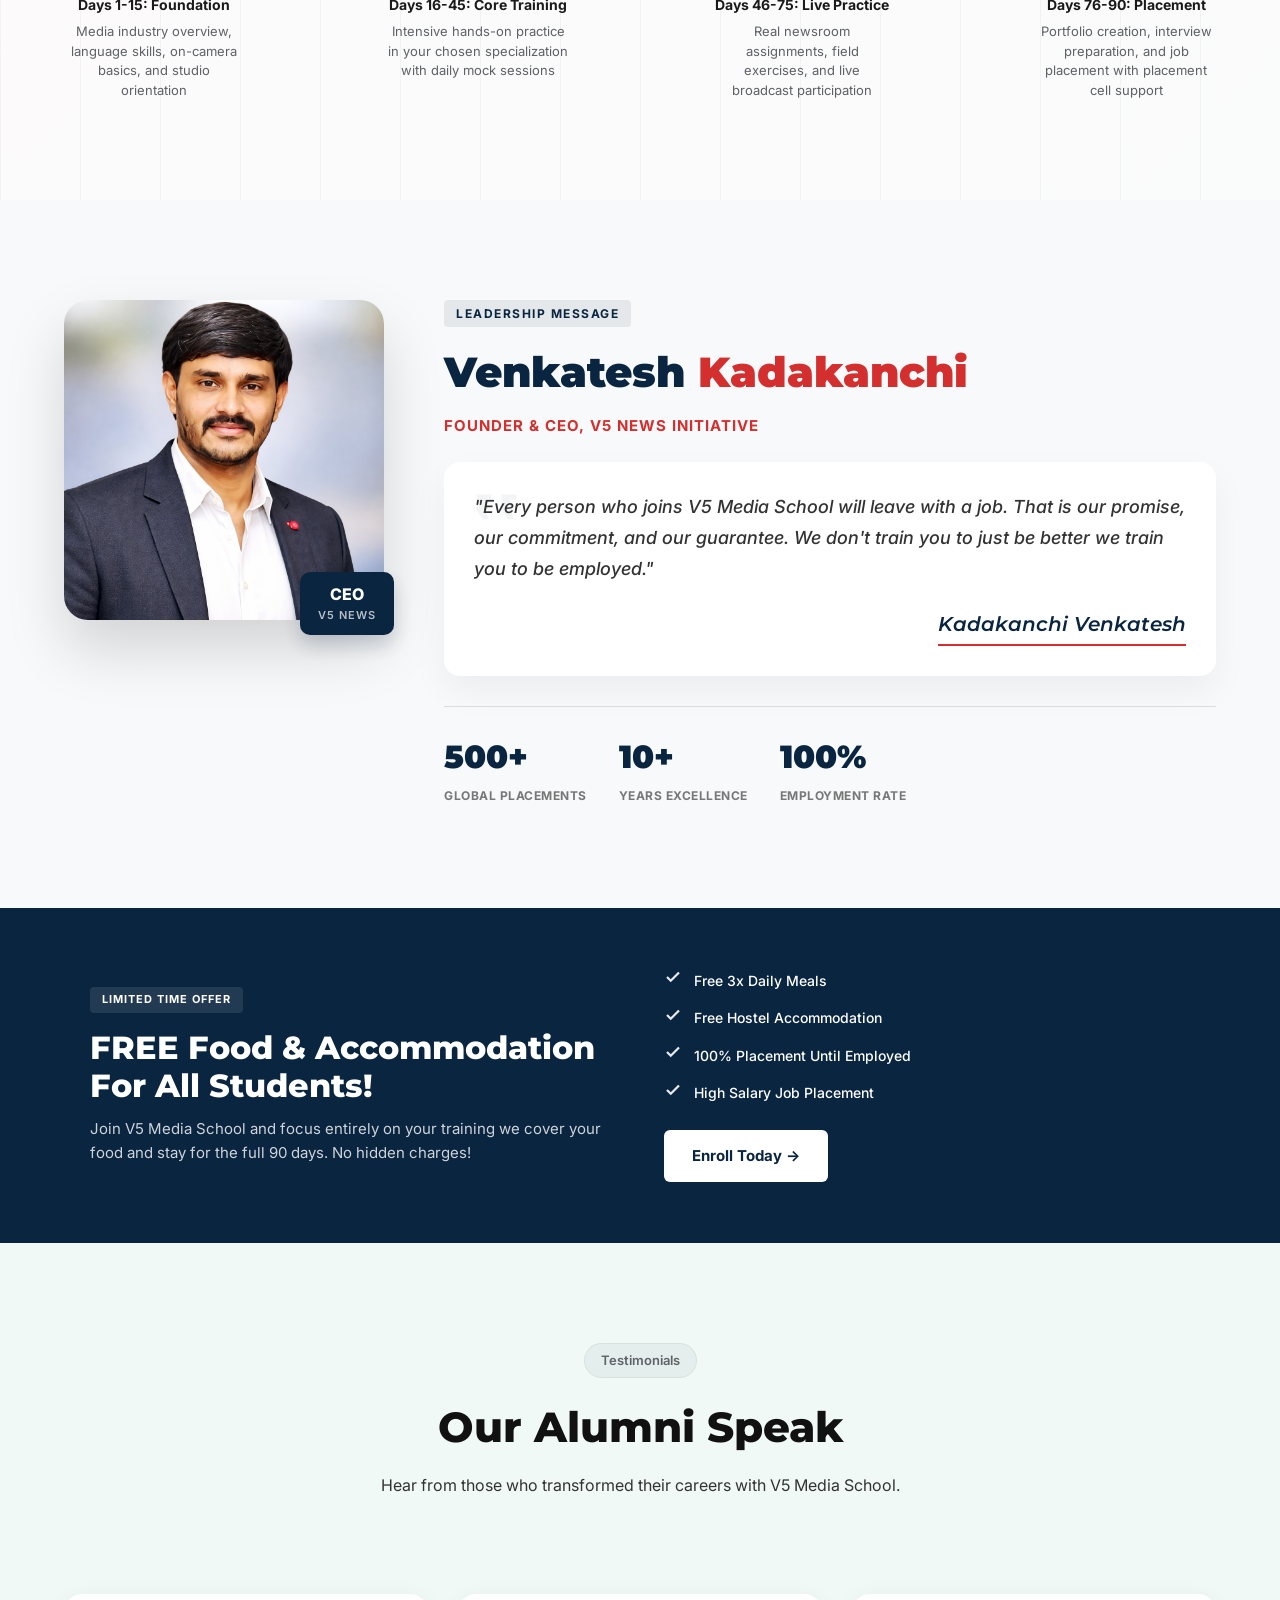
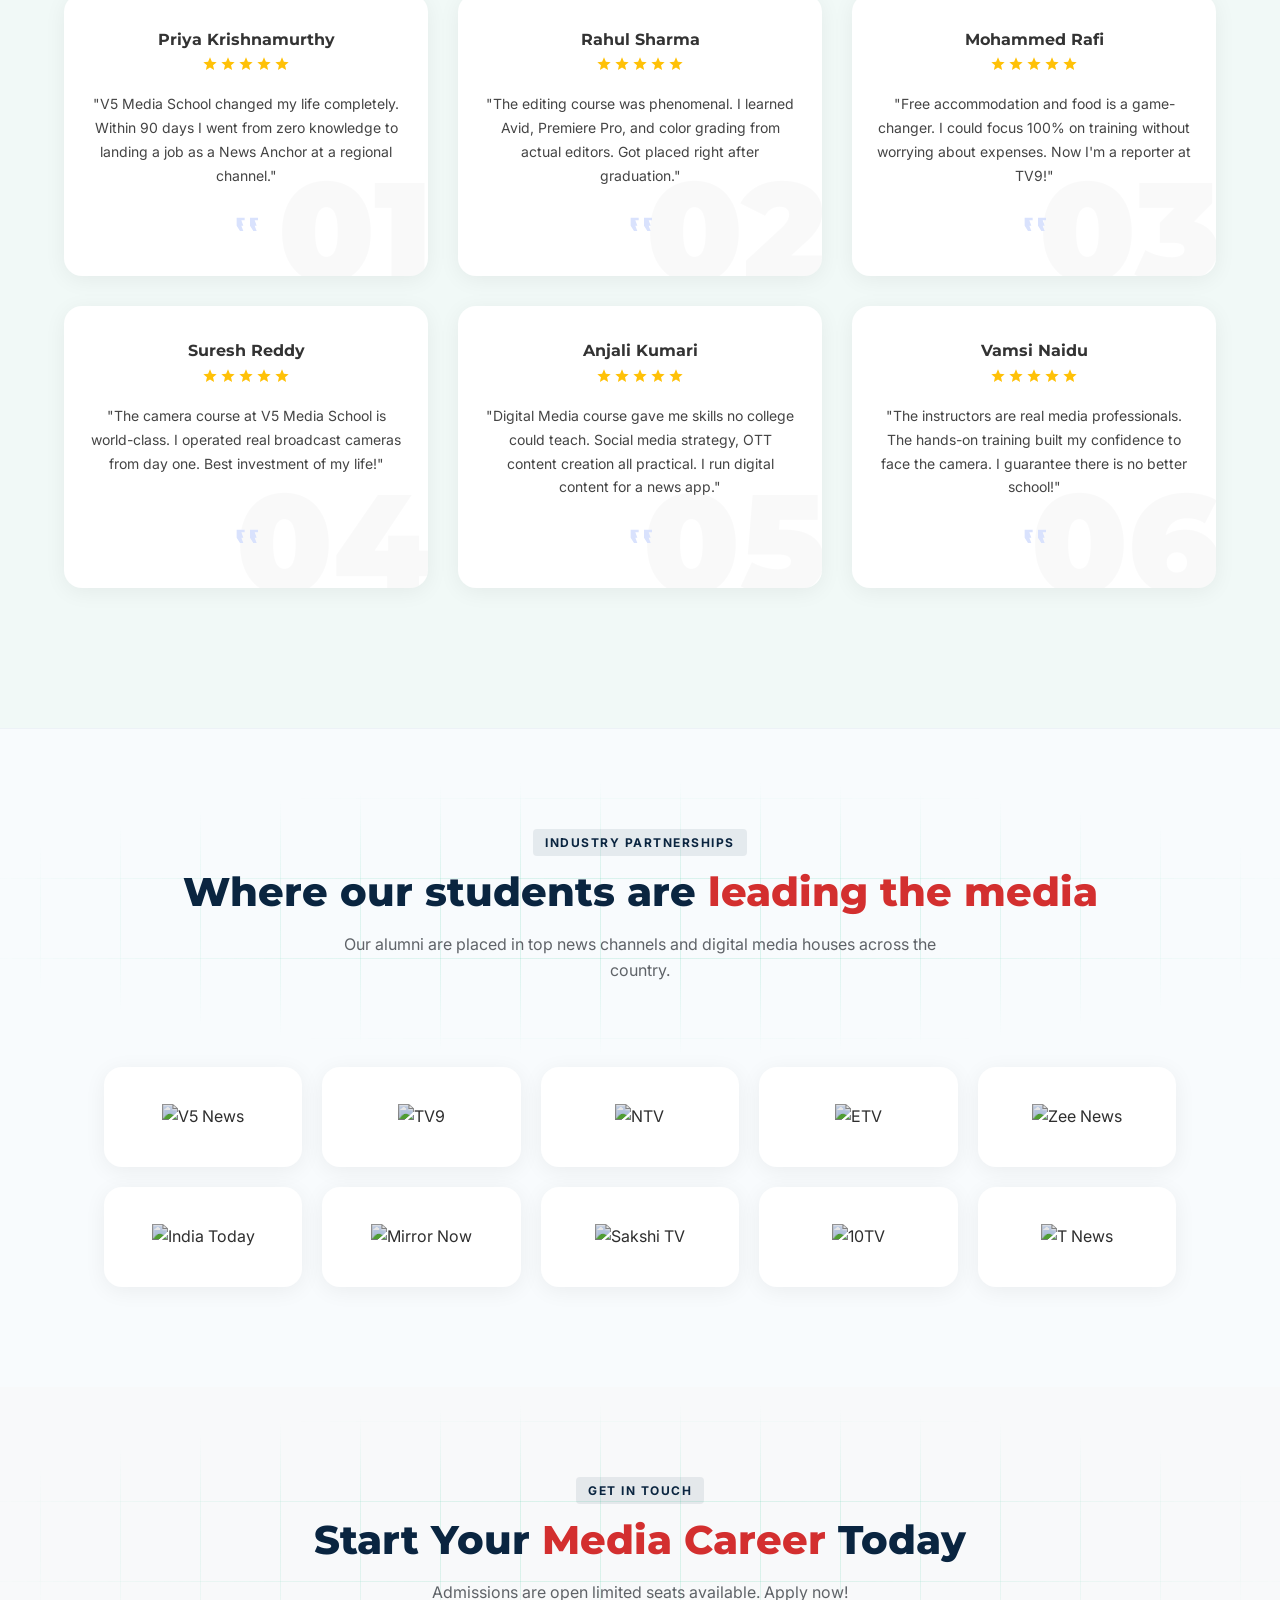
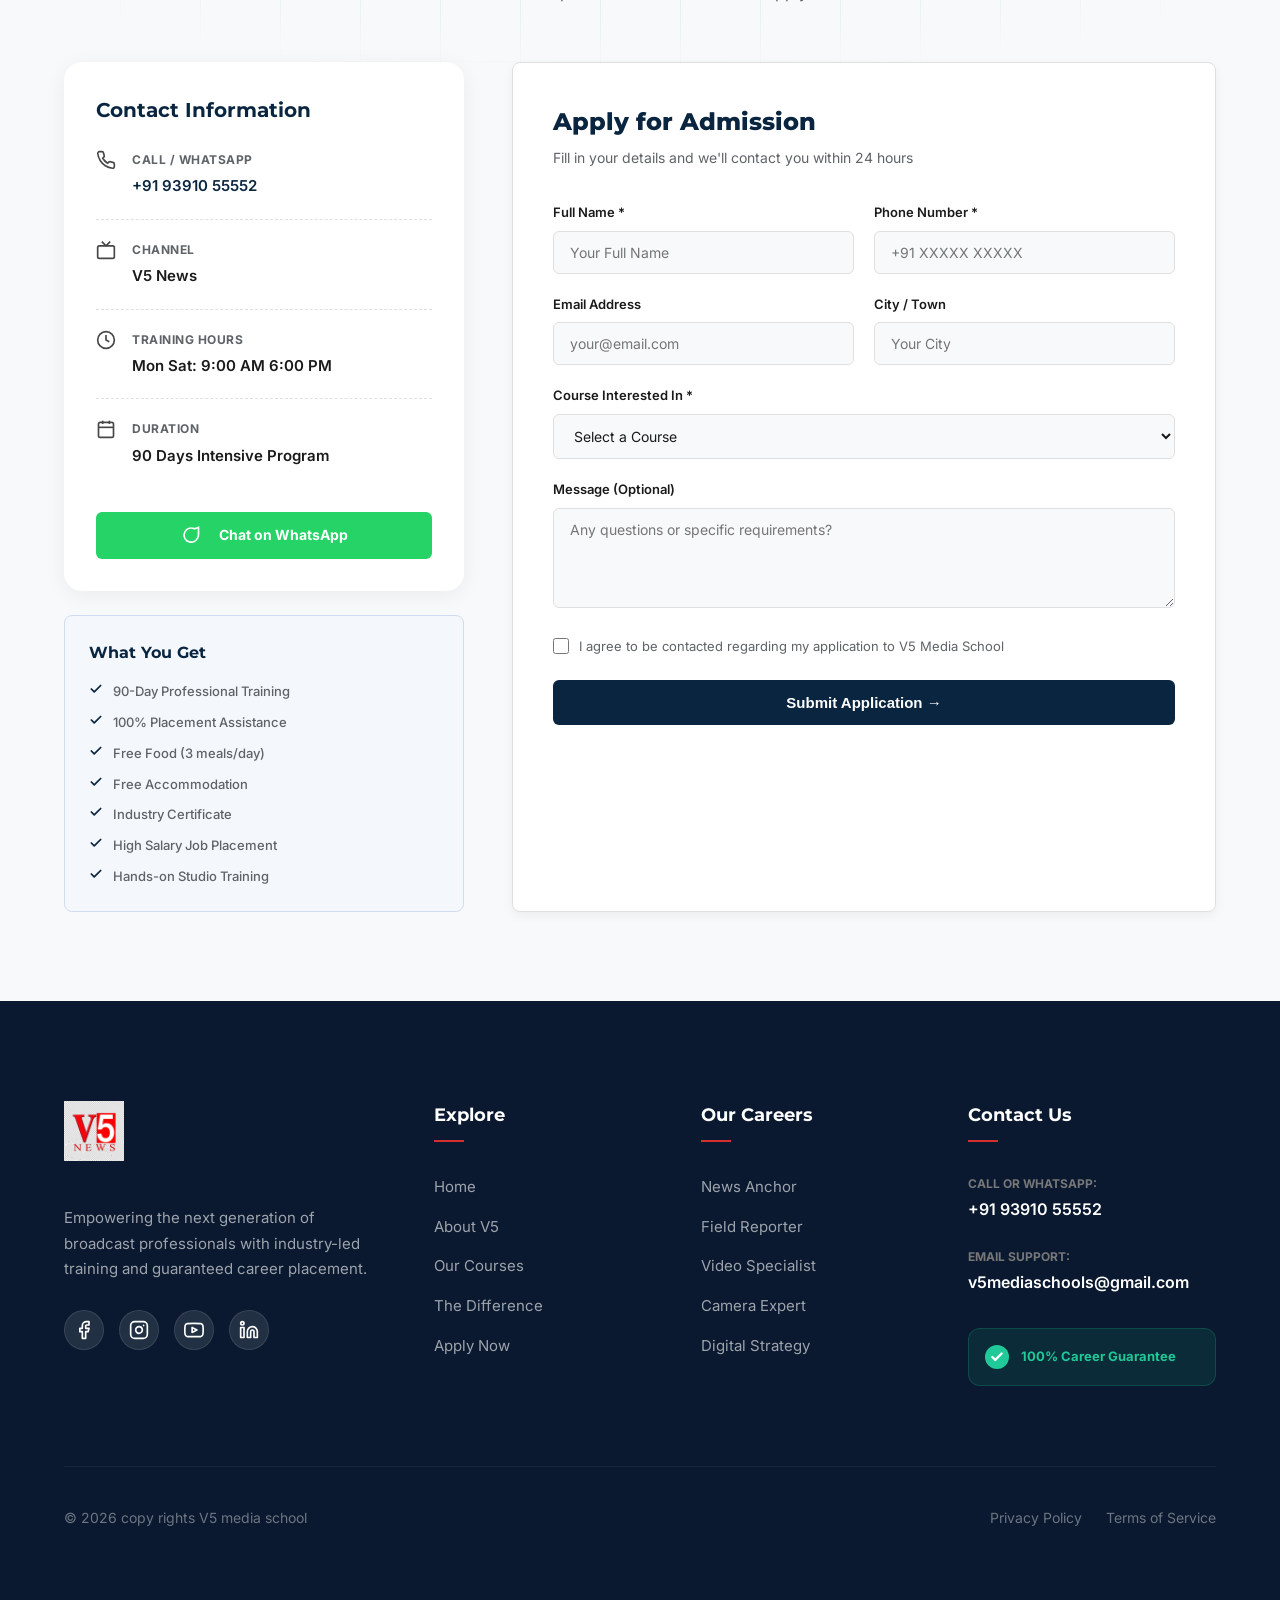
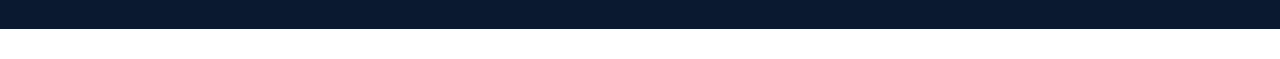
==== commit 59c876fb: "UPDATED UI" ====
--- a/index.html
+++ b/index.html
@@ -4,7 +4,7 @@
 <head>
   <meta charset="UTF-8" />
   <meta name="viewport" content="width=device-width, initial-scale=1.0" />
-  <title>V5 Media School  100% Placement Guaranteed | Training & Jobs</title>
+  <title>V5 Media School 100% Placement Guaranteed | Training & Jobs</title>
   <meta name="description"
     content="V5 Media School offers 90-day professional training in News Reading, Reporting, Editing, Camera & Digital Media with 100% placement guarantee, free food & accommodation." />
   <meta name="keywords"
@@ -63,7 +63,8 @@
         <li><a href="contact-us.html" class="nav-link">Contact</a></li>
       </ul>
       <div class="nav-dropdown" style="display: inline-block;">
-        <button class="nav-cta" style="display:flex; align-items:center; gap:4px; border:none; cursor:pointer; font-family:inherit;">
+        <button class="nav-cta"
+          style="display:flex; align-items:center; gap:4px; border:none; cursor:pointer; font-family:inherit;">
           Enroll Now
           <svg width="12" height="12" viewBox="0 0 24 24" fill="none" stroke="currentColor" stroke-width="2">
             <path d="M6 9l6 6 6-6" />
@@ -563,7 +564,7 @@
               </svg>
             </div>
             <h3>100% Placement Guarantee</h3>
-            <p>We don't just train you  we place you. Our dedicated placement cell works tirelessly until every student
+            <p>We don't just train you we place you. Our dedicated placement cell works tirelessly until every student
               is employed.</p>
           </div>
           <div class="why-card why-card-featured reveal reveal-up delay-200">
@@ -692,7 +693,7 @@
                 fill="var(--blue-primary)" fill-opacity="0.05" />
             </svg>
             <p class="ceo-quote-text">"Every person who joins V5 Media School will leave with a job. That is our
-              promise, our commitment, and our guarantee. We don't train you to just be better  we train you to be
+              promise, our commitment, and our guarantee. We don't train you to just be better we train you to be
               employed."</p>
             <div class="ceo-signature">
               <span class="sig-font">Kadakanchi Venkatesh</span>
@@ -725,7 +726,7 @@
         <div class="offer-left">
           <span class="offer-badge">LIMITED TIME OFFER</span>
           <h2 class="offer-title">FREE Food & Accommodation<br />For All Students!</h2>
-          <p class="offer-desc">Join V5 Media School and focus entirely on your training  we cover your food and stay
+          <p class="offer-desc">Join V5 Media School and focus entirely on your training we cover your food and stay
             for the full 90 days. No hidden charges!</p>
         </div>
         <div class="offer-right">
@@ -783,7 +784,7 @@
 
           <div class="t-card">
             <h4 class="t-name">Priya Krishnamurthy</h4>
-            <span class="t-handle">luminous_statue_35</span>
+            <!-- <span class="t-handle">luminous_statue_35</span> -->
             <div class="t-stars">
               <svg viewBox="0 0 24 24" fill="#FFC107" width="16" height="16">
                 <path d="M12 17.27L18.18 21l-1.64-7.03L22 9.24l-7.19-.61L12 2 9.19 8.63 2 9.24l5.46 4.73L5.82 21z" />
@@ -813,7 +814,7 @@
 
           <div class="t-card">
             <h4 class="t-name">Rahul Sharma</h4>
-            <span class="t-handle">pendulous_ukulele_30</span>
+            <!-- <span class="t-handle">pendulous_ukulele_30</span> -->
             <div class="t-stars">
               <svg viewBox="0 0 24 24" fill="#FFC107" width="16" height="16">
                 <path d="M12 17.27L18.18 21l-1.64-7.03L22 9.24l-7.19-.61L12 2 9.19 8.63 2 9.24l5.46 4.73L5.82 21z" />
@@ -843,7 +844,7 @@
 
           <div class="t-card">
             <h4 class="t-name">Mohammed Rafi</h4>
-            <span class="t-handle">salubrious_producer_83</span>
+            <!-- <span class="t-handle">salubrious_producer_83</span> -->
             <div class="t-stars">
               <svg viewBox="0 0 24 24" fill="#FFC107" width="16" height="16">
                 <path d="M12 17.27L18.18 21l-1.64-7.03L22 9.24l-7.19-.61L12 2 9.19 8.63 2 9.24l5.46 4.73L5.82 21z" />
@@ -873,7 +874,7 @@
 
           <div class="t-card">
             <h4 class="t-name">Suresh Reddy</h4>
-            <span class="t-handle">puckish_cookies_38</span>
+            <!-- <span class="t-handle">puckish_cookies_38</span> -->
             <div class="t-stars">
               <svg viewBox="0 0 24 24" fill="#FFC107" width="16" height="16">
                 <path d="M12 17.27L18.18 21l-1.64-7.03L22 9.24l-7.19-.61L12 2 9.19 8.63 2 9.24l5.46 4.73L5.82 21z" />
@@ -903,7 +904,7 @@
 
           <div class="t-card">
             <h4 class="t-name">Anjali Kumari</h4>
-            <span class="t-handle">limpid_cupcake_68</span>
+            <!-- <span class="t-handle">limpid_cupcake_68</span> -->
             <div class="t-stars">
               <svg viewBox="0 0 24 24" fill="#FFC107" width="16" height="16">
                 <path d="M12 17.27L18.18 21l-1.64-7.03L22 9.24l-7.19-.61L12 2 9.19 8.63 2 9.24l5.46 4.73L5.82 21z" />
@@ -922,7 +923,7 @@
               </svg>
             </div>
             <p class="t-text">"Digital Media course gave me skills no college could teach. Social media strategy, OTT
-              content creation  all practical. I run digital content for a news app."</p>
+              content creation all practical. I run digital content for a news app."</p>
             <div class="t-quote-icon">
               <svg width="32" height="32" viewBox="0 0 24 24" fill="none" xmlns="http://www.w3.org/2000/svg">
                 <path d="M10 11L8.5 7H11V5H5V11L7.5 15H10L8.5 11H10ZM20 11L18.5 7H21V5H15V11L17.5 15H20L18.5 11H20Z"
@@ -933,7 +934,7 @@
 
           <div class="t-card">
             <h4 class="t-name">Vamsi Naidu</h4>
-            <span class="t-handle">amatory_clerk_73</span>
+            <!-- <span class="t-handle">amatory_clerk_73</span> -->
             <div class="t-stars">
               <svg viewBox="0 0 24 24" fill="#FFC107" width="16" height="16">
                 <path d="M12 17.27L18.18 21l-1.64-7.03L22 9.24l-7.19-.61L12 2 9.19 8.63 2 9.24l5.46 4.73L5.82 21z" />
@@ -964,7 +965,7 @@
           <!-- Clone for Infinite Scroll -->
           <div class="t-card mobile-clone">
             <h4 class="t-name">Priya Krishnamurthy</h4>
-            <span class="t-handle">luminous_statue_35</span>
+            <!-- <span class="t-handle">luminous_statue_35</span> -->
             <div class="t-stars">
               <svg viewBox="0 0 24 24" fill="#FFC107" width="16" height="16">
                 <path d="M12 17.27L18.18 21l-1.64-7.03L22 9.24l-7.19-.61L12 2 9.19 8.63 2 9.24l5.46 4.73L5.82 21z" />
@@ -1055,7 +1056,7 @@
       <div class="section-header reveal reveal-up">
         <span class="section-tag">Get In Touch</span>
         <h2 class="section-title">Start Your <span class="highlight">Media Career</span> Today</h2>
-        <p class="section-subtitle">Admissions are open  limited seats available. Apply now!</p>
+        <p class="section-subtitle">Admissions are open limited seats available. Apply now!</p>
       </div>
       <div class="contact-grid">
         <div class="contact-info reveal reveal-left">
@@ -1092,7 +1093,7 @@
                 </svg></span>
               <div>
                 <strong>Training Hours</strong>
-                <span>Mon  Sat: 9:00 AM  6:00 PM</span>
+                <span>Mon Sat: 9:00 AM 6:00 PM</span>
               </div>
             </div>
             <div class="contact-item">
@@ -1319,20 +1320,16 @@
   </footer>
 
   <!-- ===== EMAILJS SDK ===== -->
-    <script type="text/javascript" src="https://cdn.jsdelivr.net/npm/@emailjs/browser@4/dist/email.min.js"></script>
-    <script type="text/javascript">
-      (function () {
-        emailjs.init({
-          publicKey: "jaNDWExf0AHGTQLpD", // Active Public Key
-        });
-      })();
-    </script>
-
-    <script src="script.js?v=5"></script>
+  <script type="text/javascript" src="https://cdn.jsdelivr.net/npm/@emailjs/browser@4/dist/email.min.js"></script>
+  <script type="text/javascript">
+    (function () {
+      emailjs.init({
+        publicKey: "jaNDWExf0AHGTQLpD", // Active Public Key
+      });
+    })();
+  </script>
+
+  <script src="script.js?v=5"></script>
 </body>
 
-</html>
-
-
-
-
+</html>
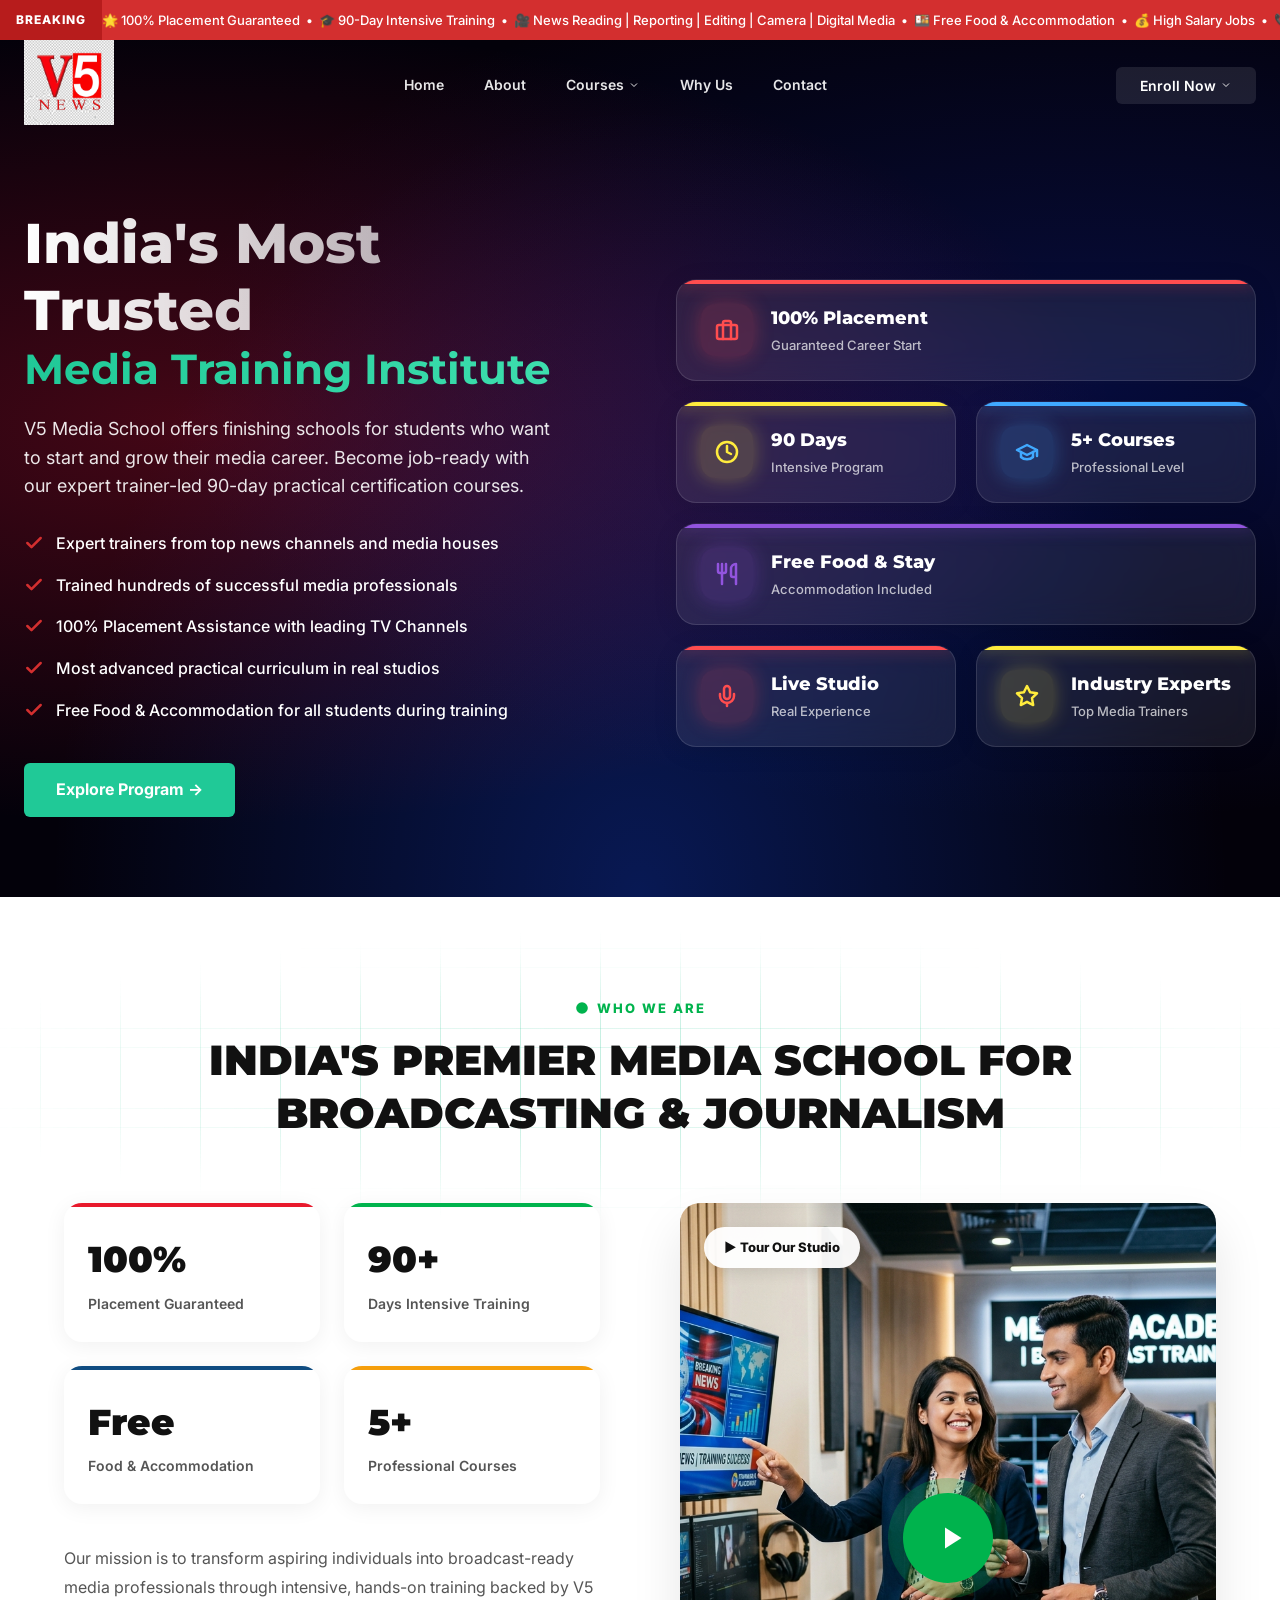
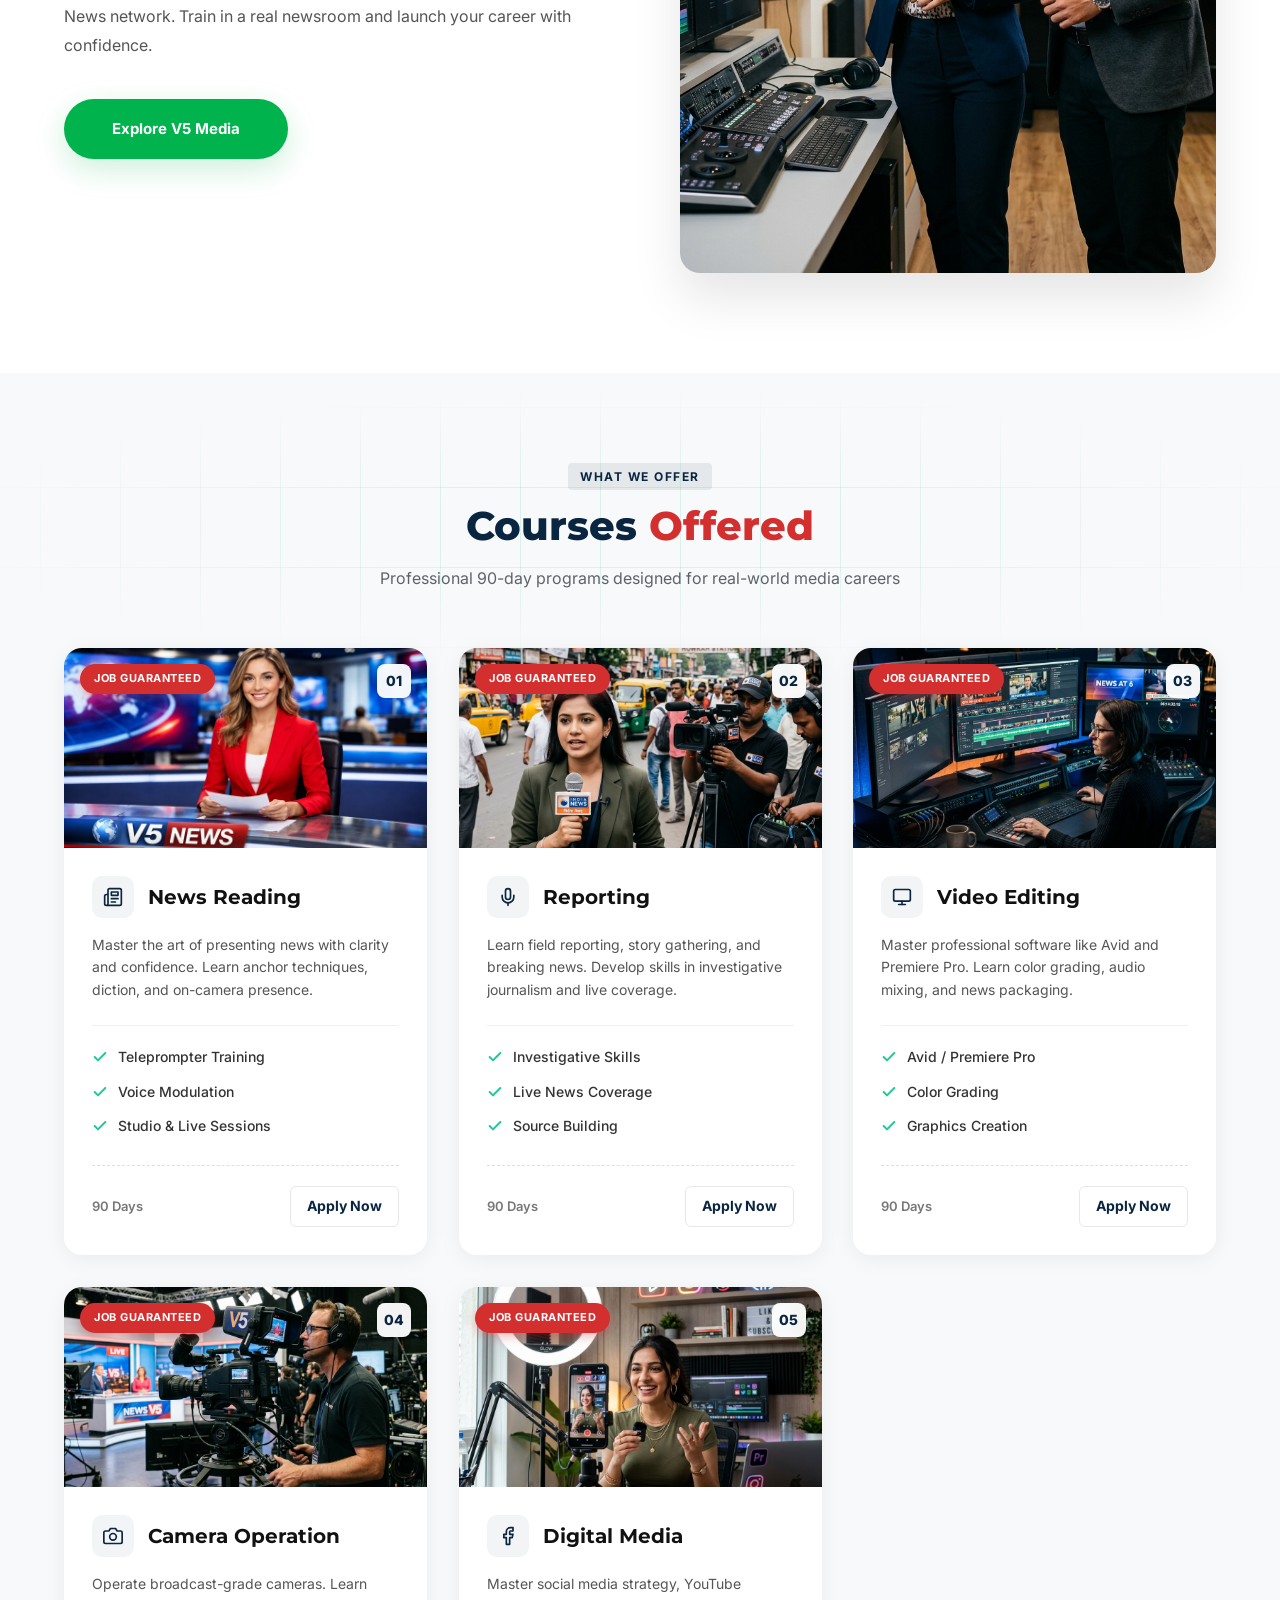
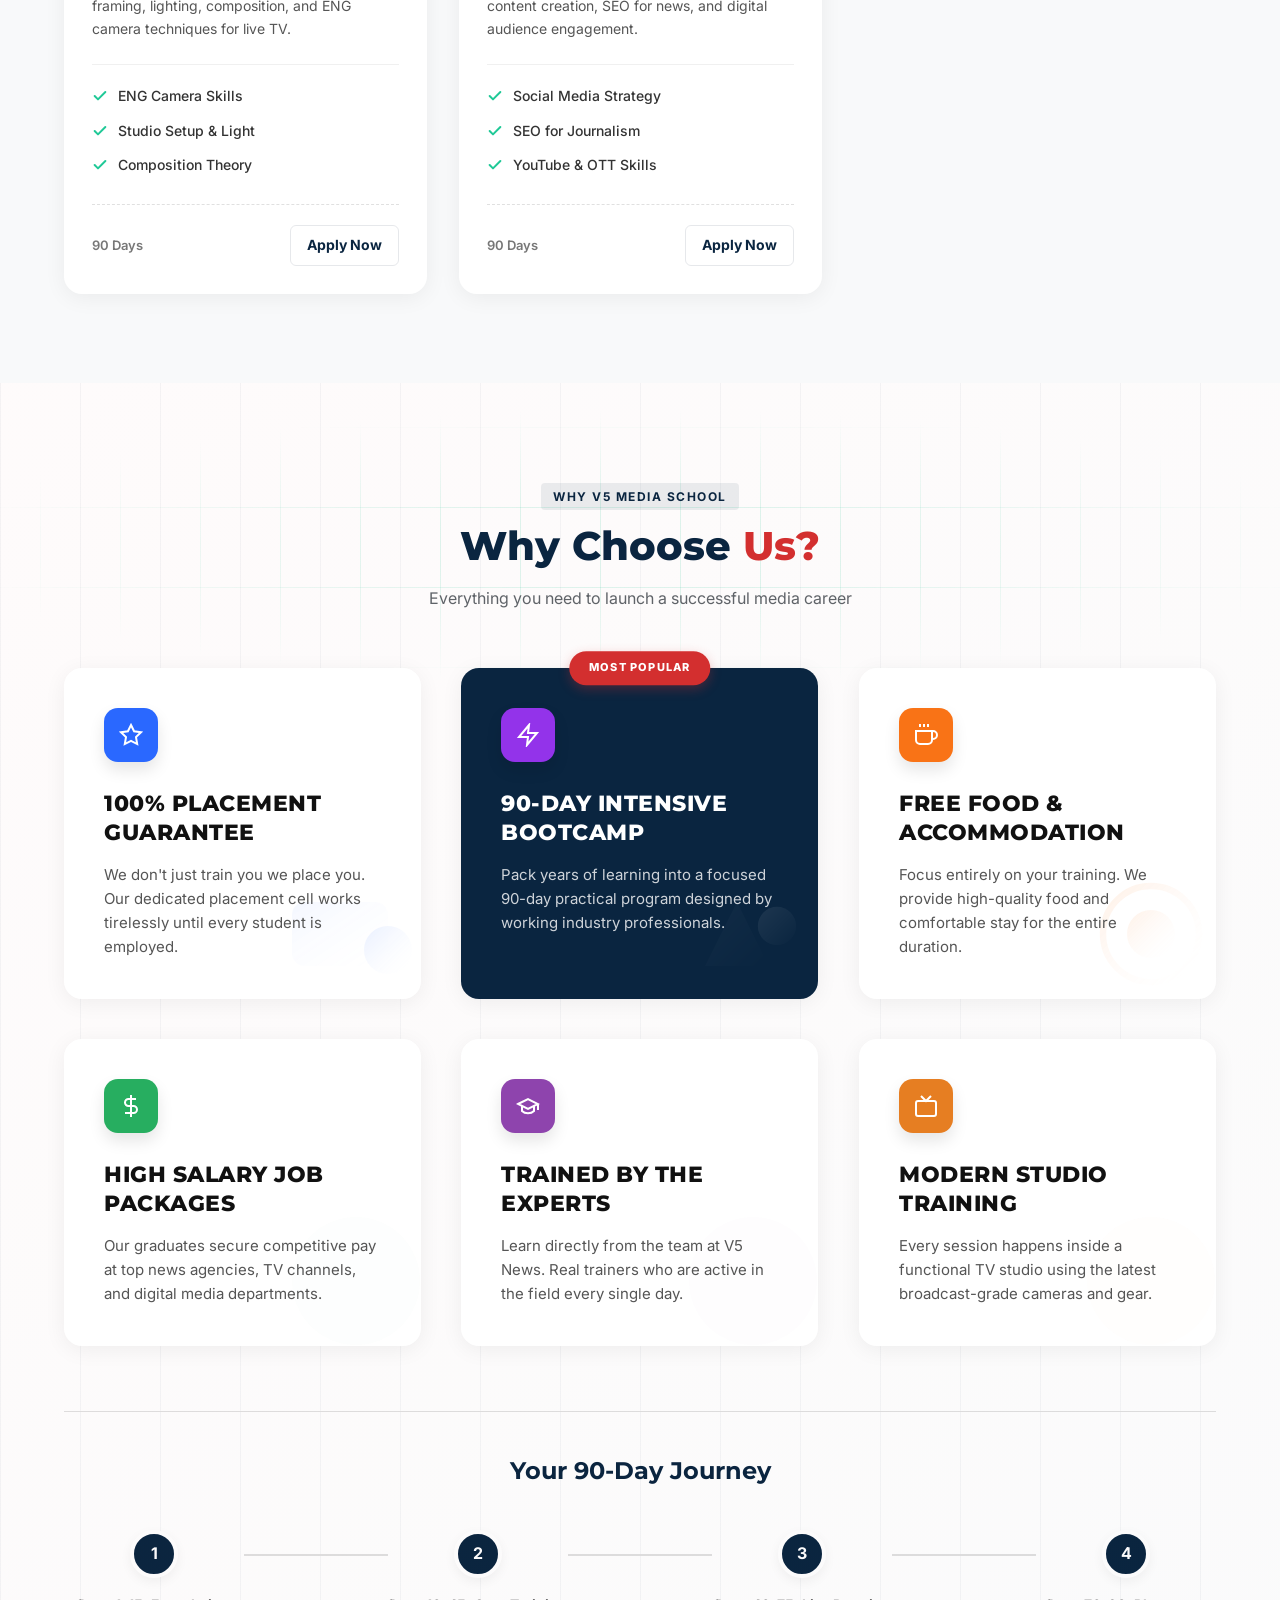
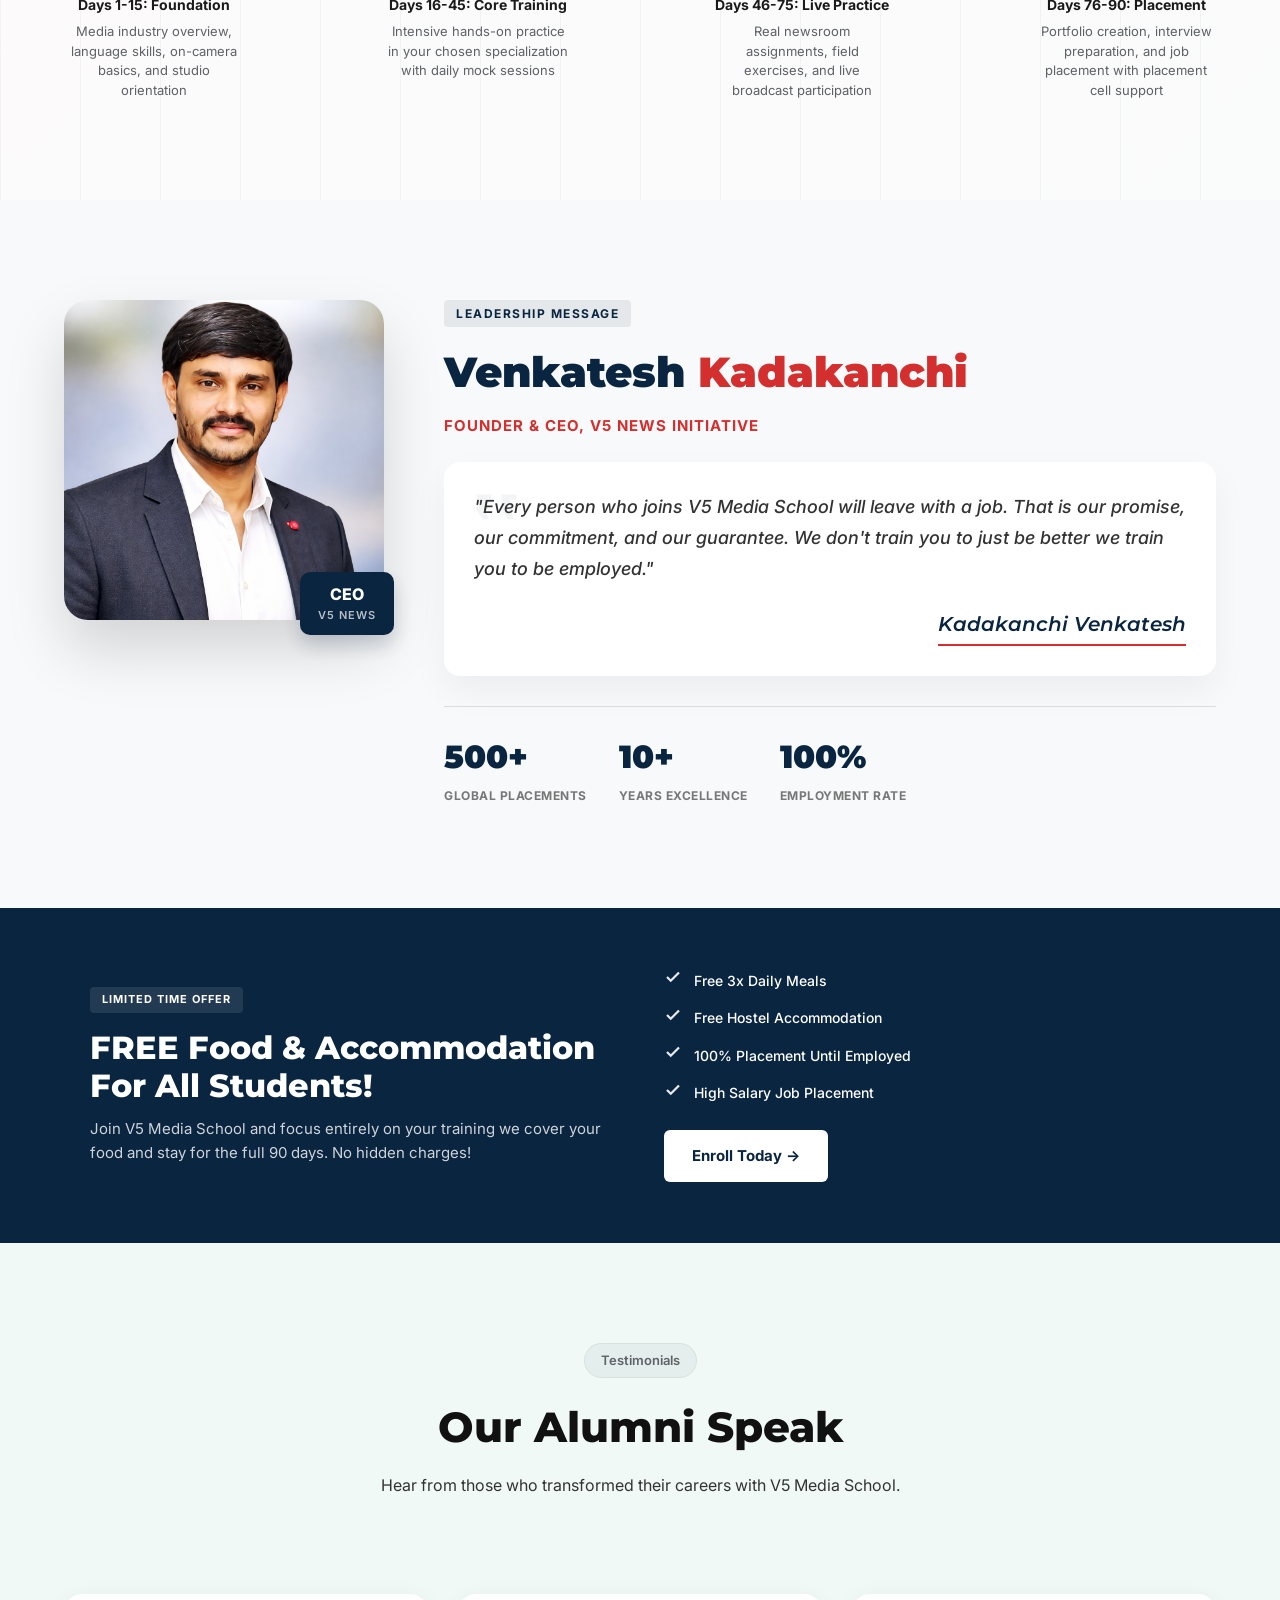
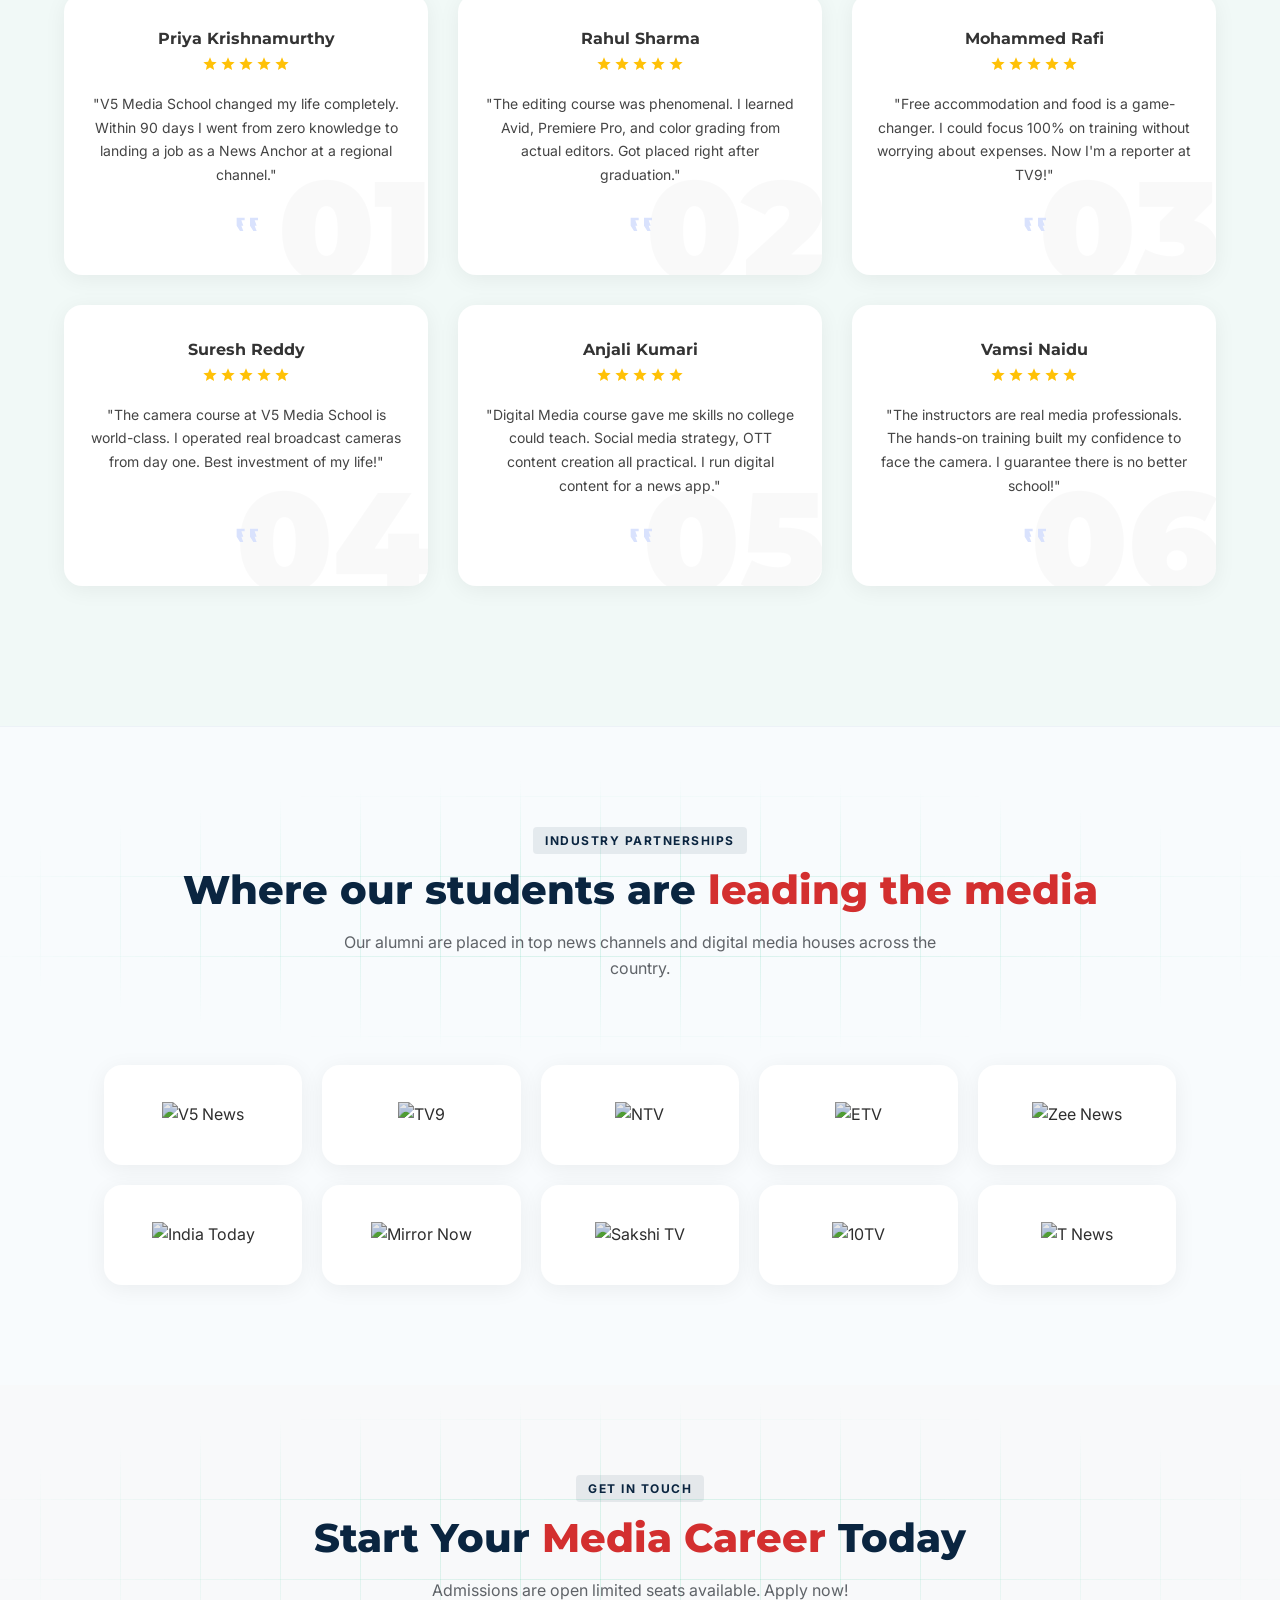
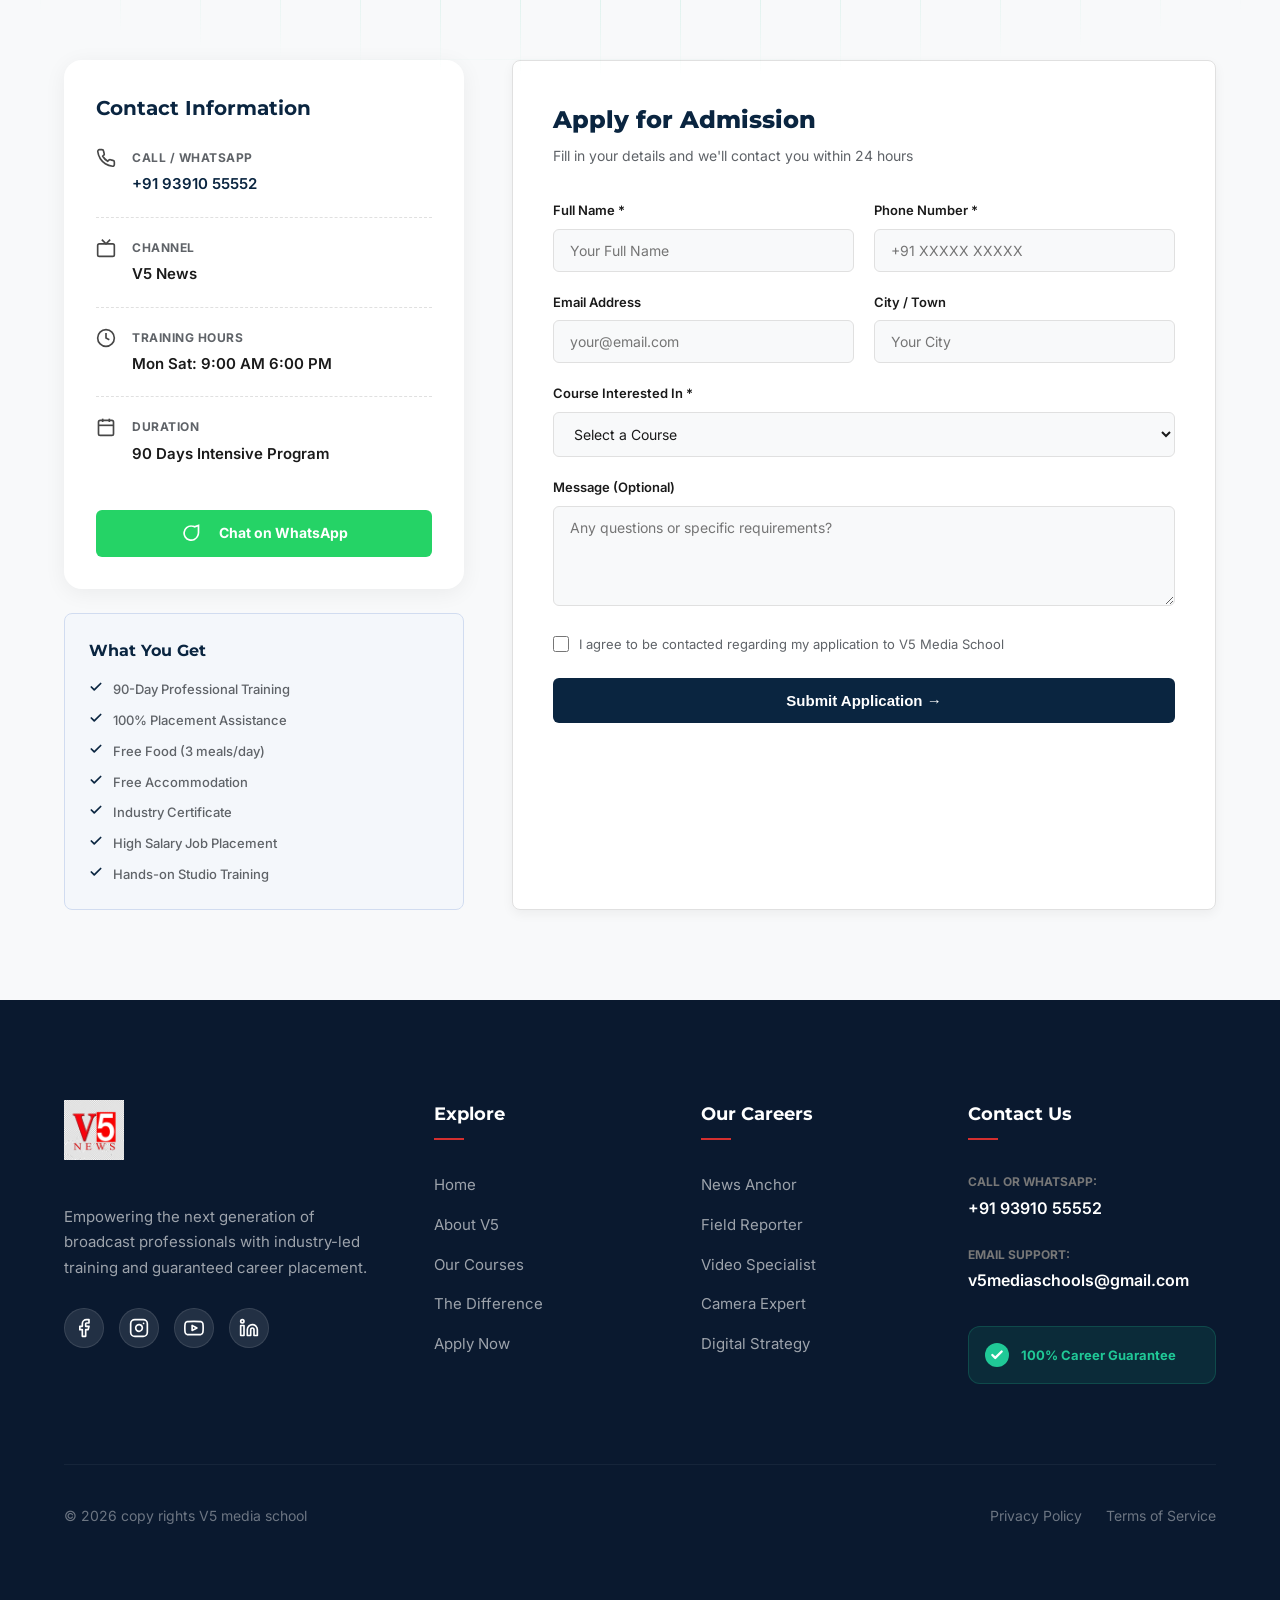
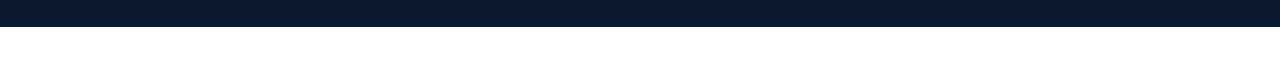
==== commit f72a8ab8: "updated changes" ====
--- a/index.html
+++ b/index.html
@@ -25,7 +25,7 @@
     <div class="ticker-label">BREAKING</div>
     <div class="ticker-track">
       <div class="ticker-content">
-        🔥 V5 Media School Launching on 10 April 2026 &nbsp;&bull;&nbsp;
+        <!-- 🔥 V5 Media School Launching on 10 April 2026 &nbsp;&bull;&nbsp; -->
         🌟 100% Placement Guaranteed &nbsp;&bull;&nbsp;
         🎓 90-Day Intensive Training &nbsp;&bull;&nbsp;
         🎥 News Reading | Reporting | Editing | Camera | Digital Media &nbsp;&bull;&nbsp;
@@ -326,7 +326,7 @@
 
         <div class="course-card reveal reveal-up delay-100" id="course-news-reading">
           <div class="course-img-wrap">
-            <img src="news_reading.png" alt="News Reading Course" class="course-img" loading="lazy" />
+            <img src="news_reading.jpeg" alt="News Reading Course" class="course-img" loading="lazy" />
             <div class="course-badge">Job Guaranteed</div>
             <div class="course-number">01</div>
           </div>
@@ -1324,7 +1324,7 @@
   <script type="text/javascript">
     (function () {
       emailjs.init({
-        publicKey: "jaNDWExf0AHGTQLpD", // Active Public Key
+        publicKey: "au-8-n_TEjnF6NVBa", // Active Public Key
       });
     })();
   </script>
